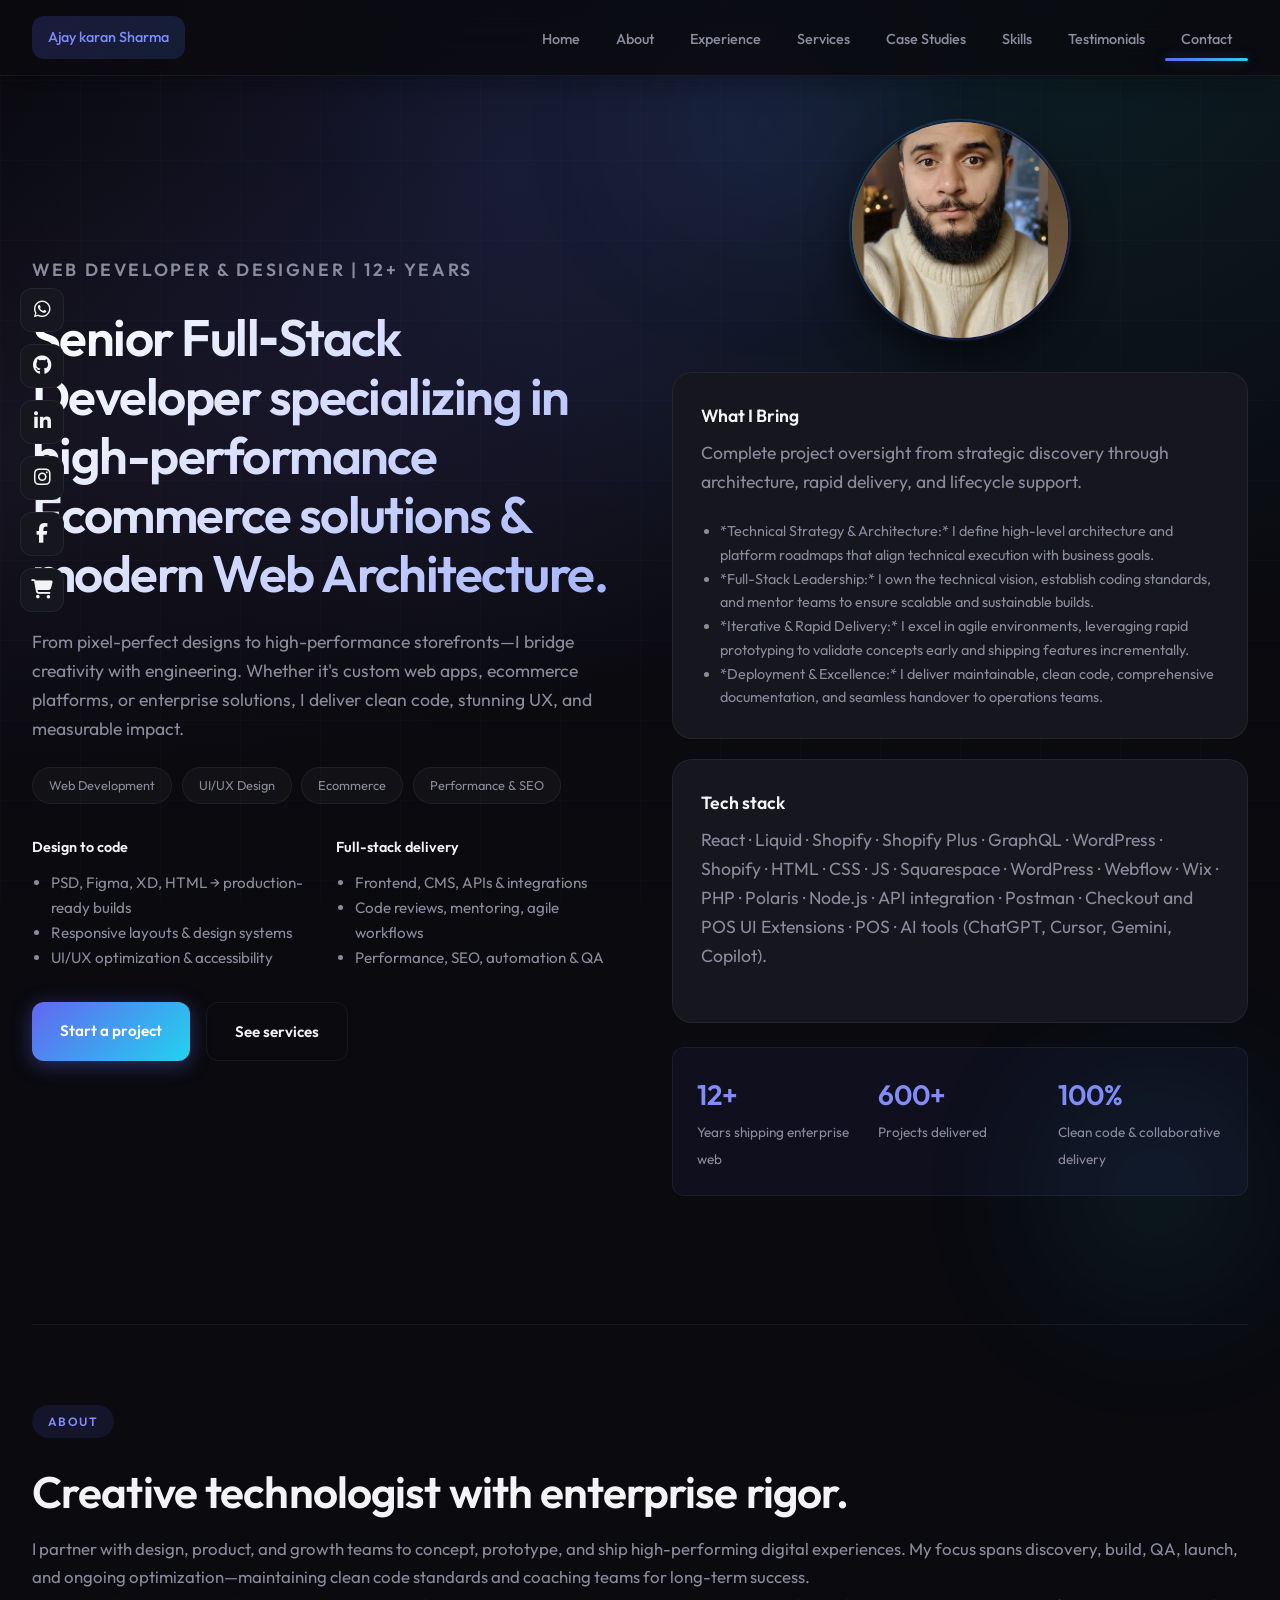
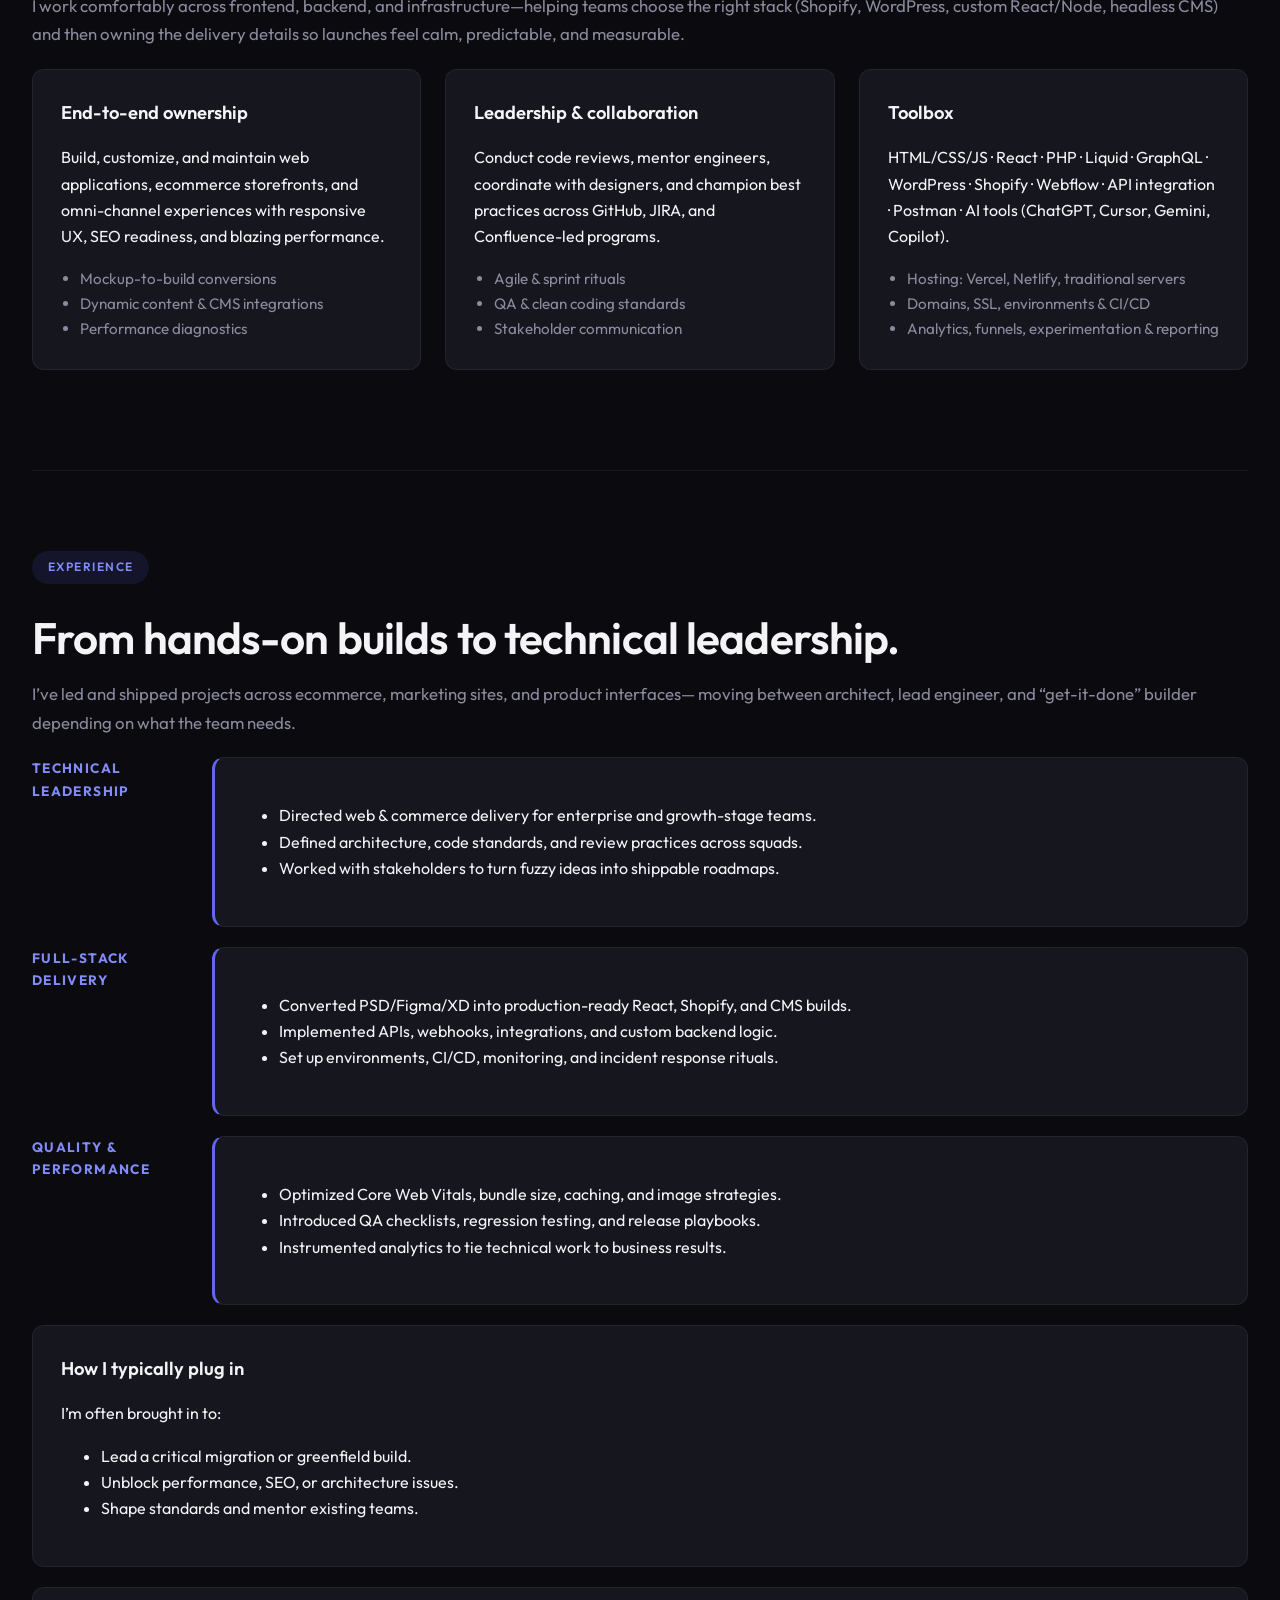
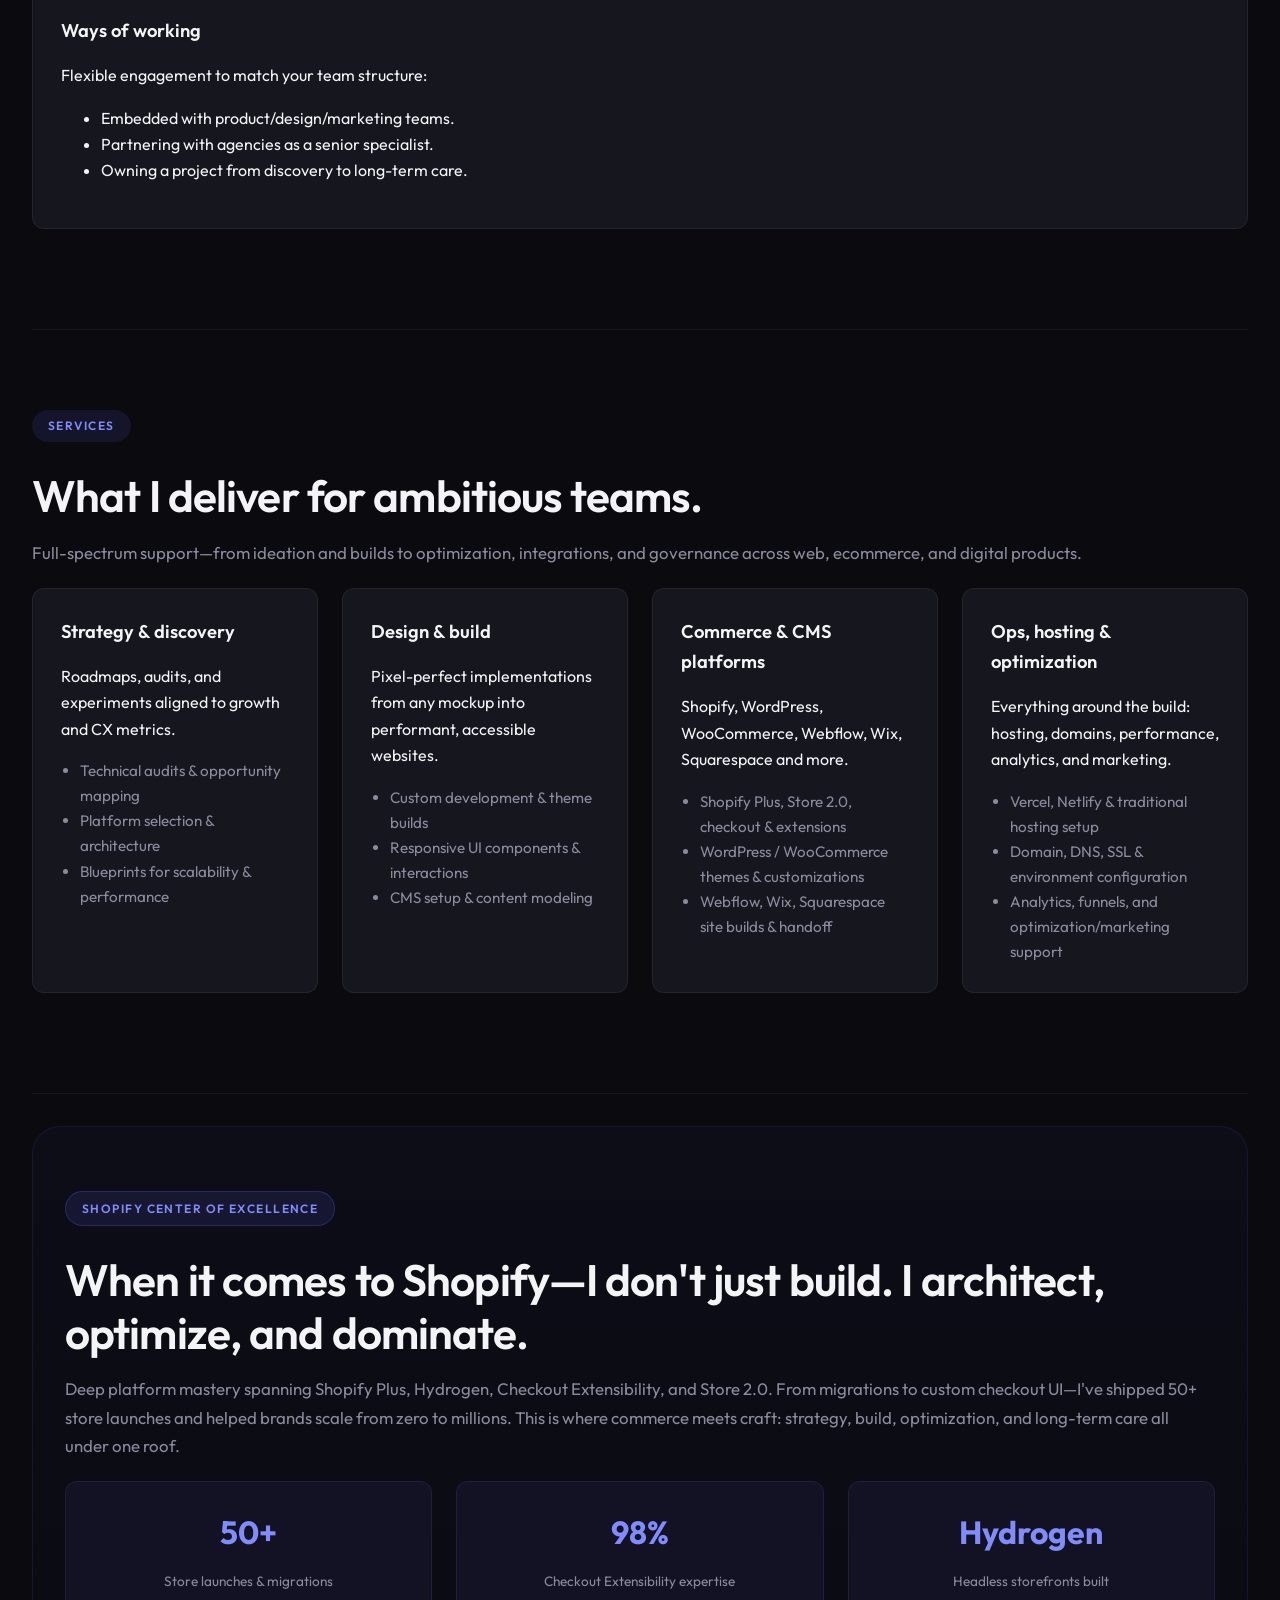
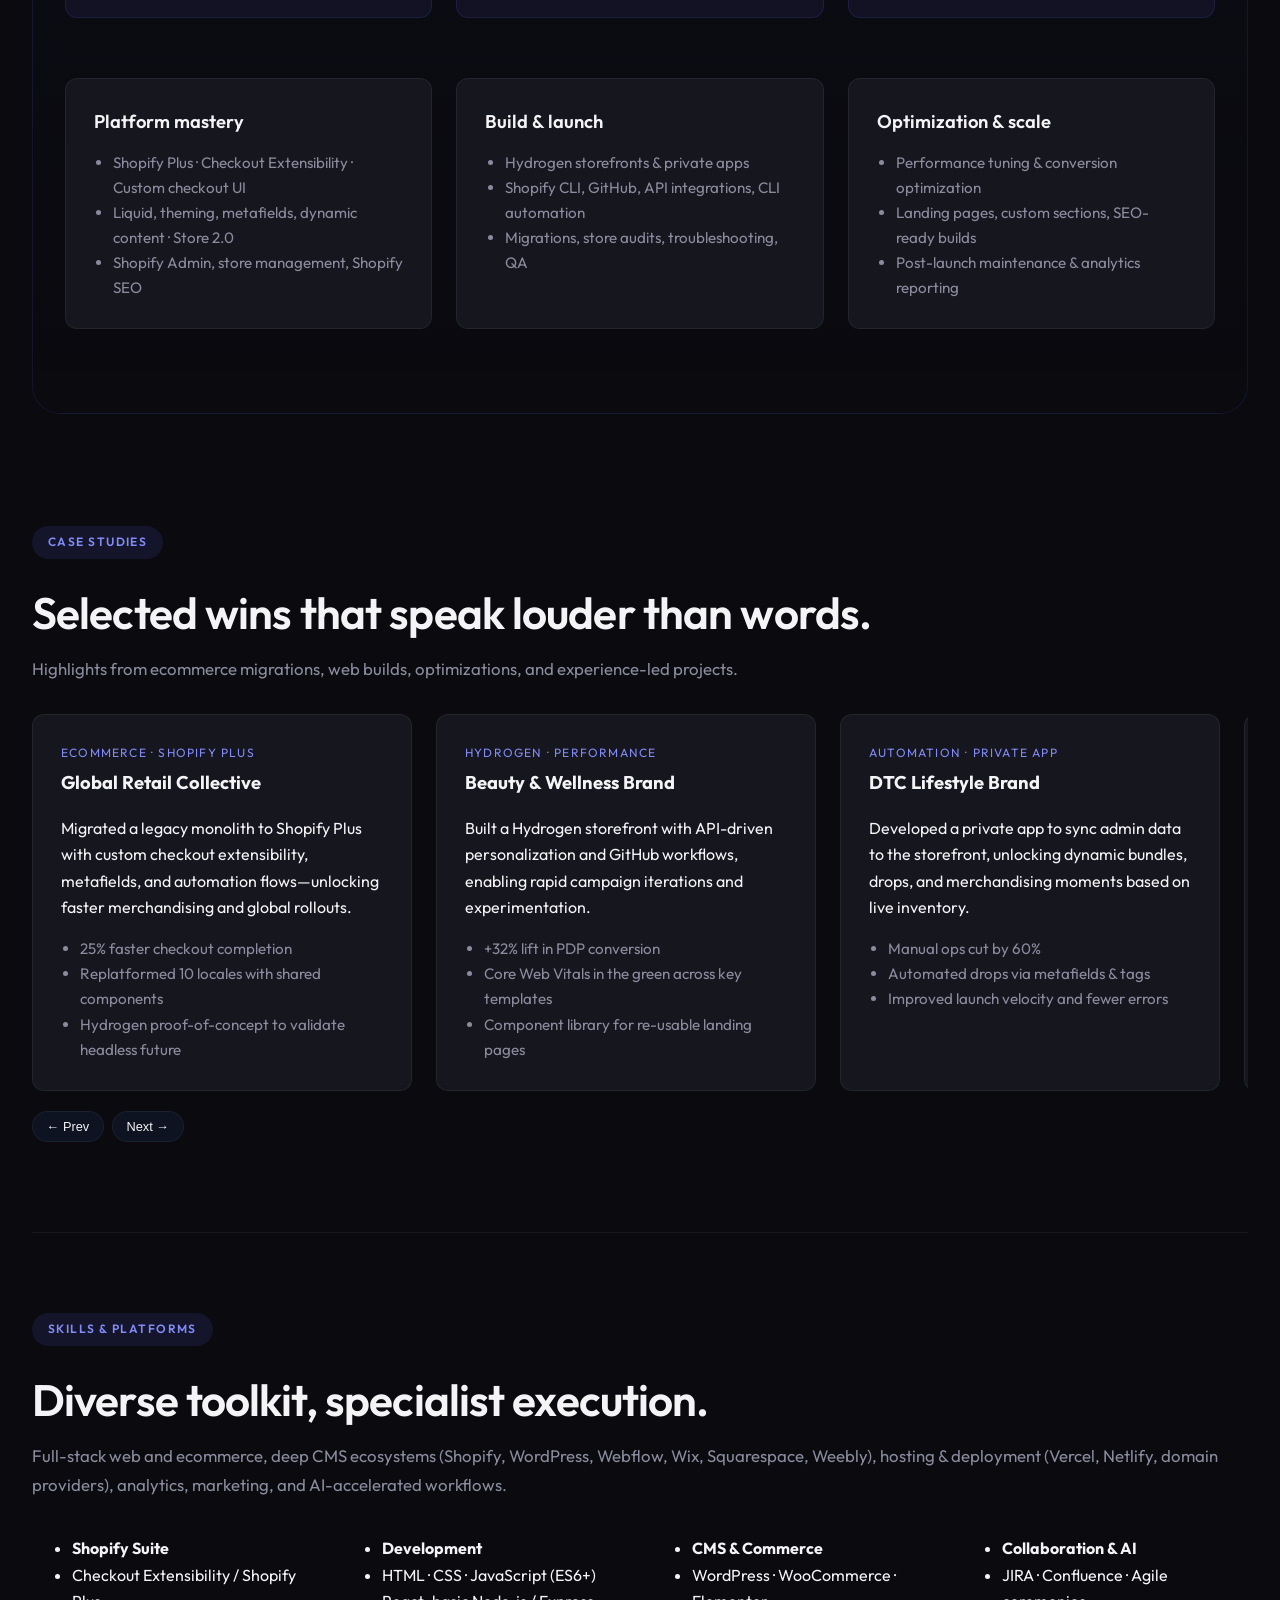
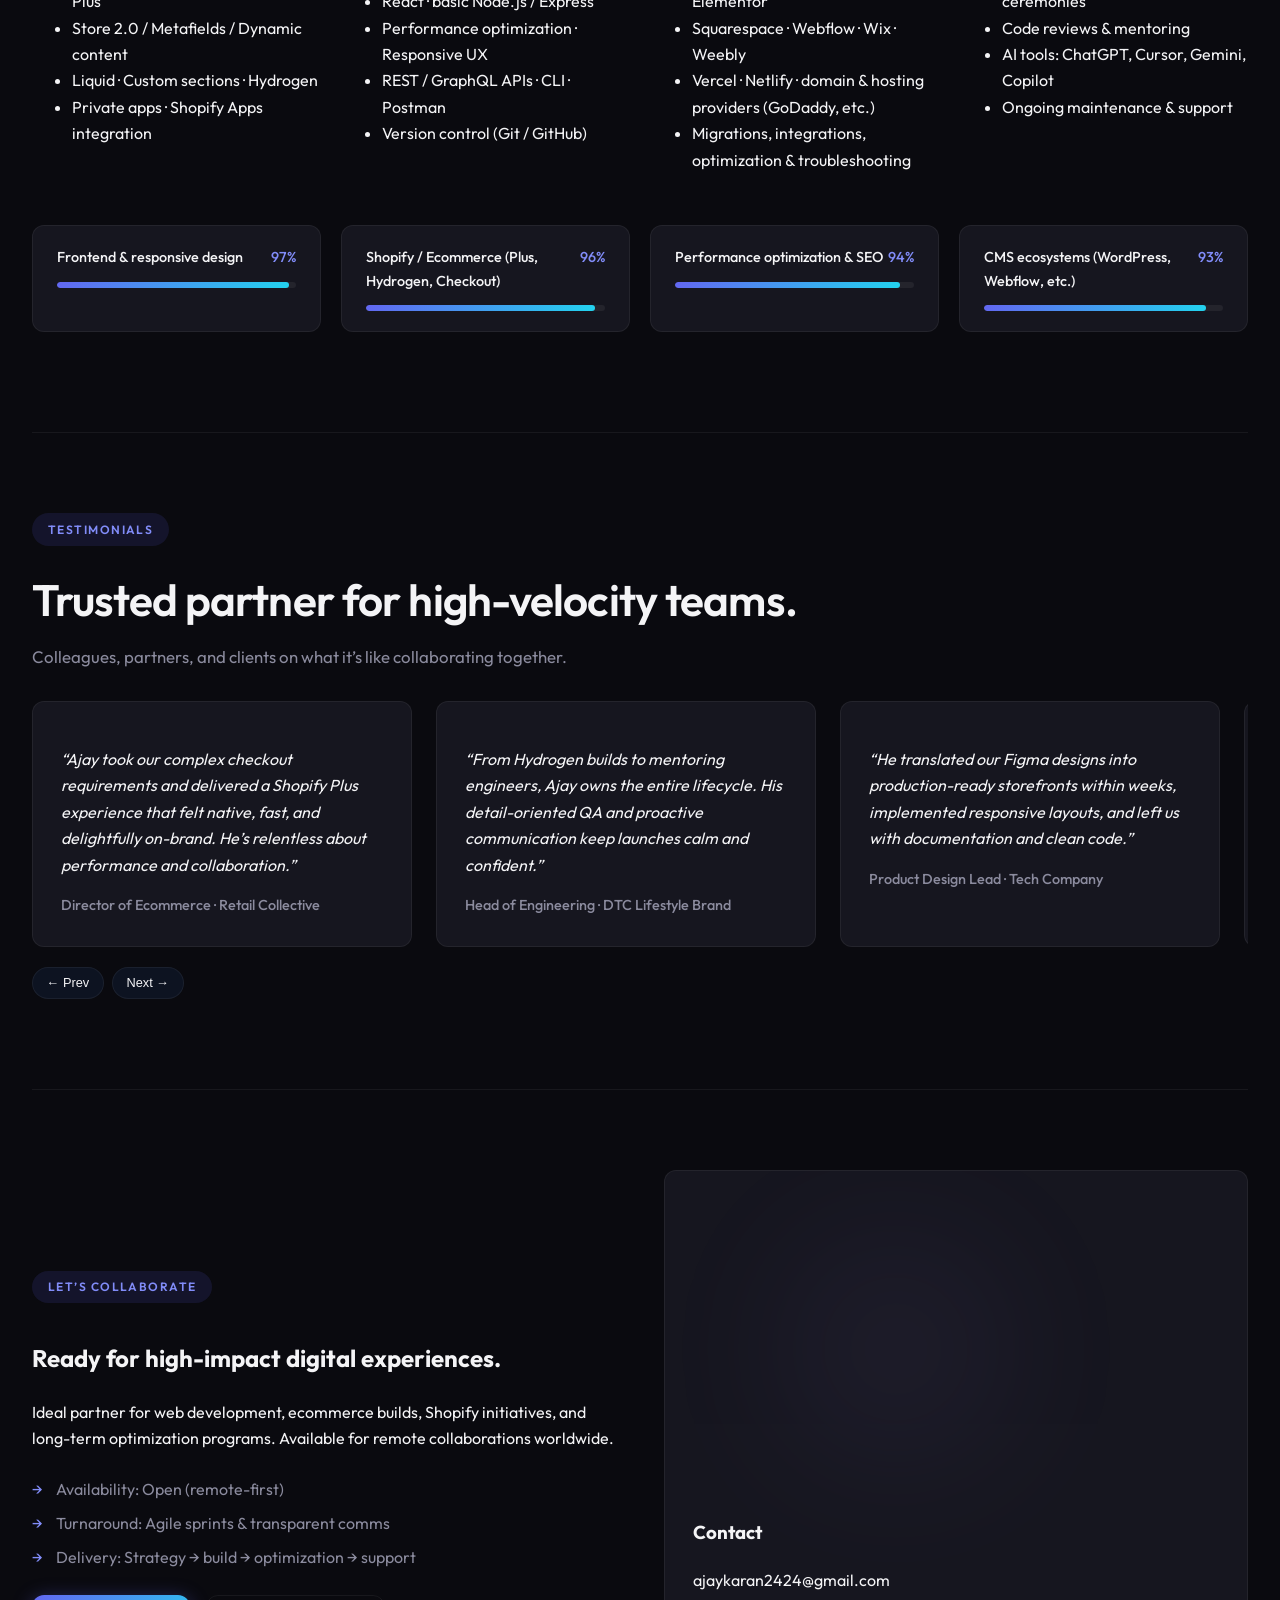
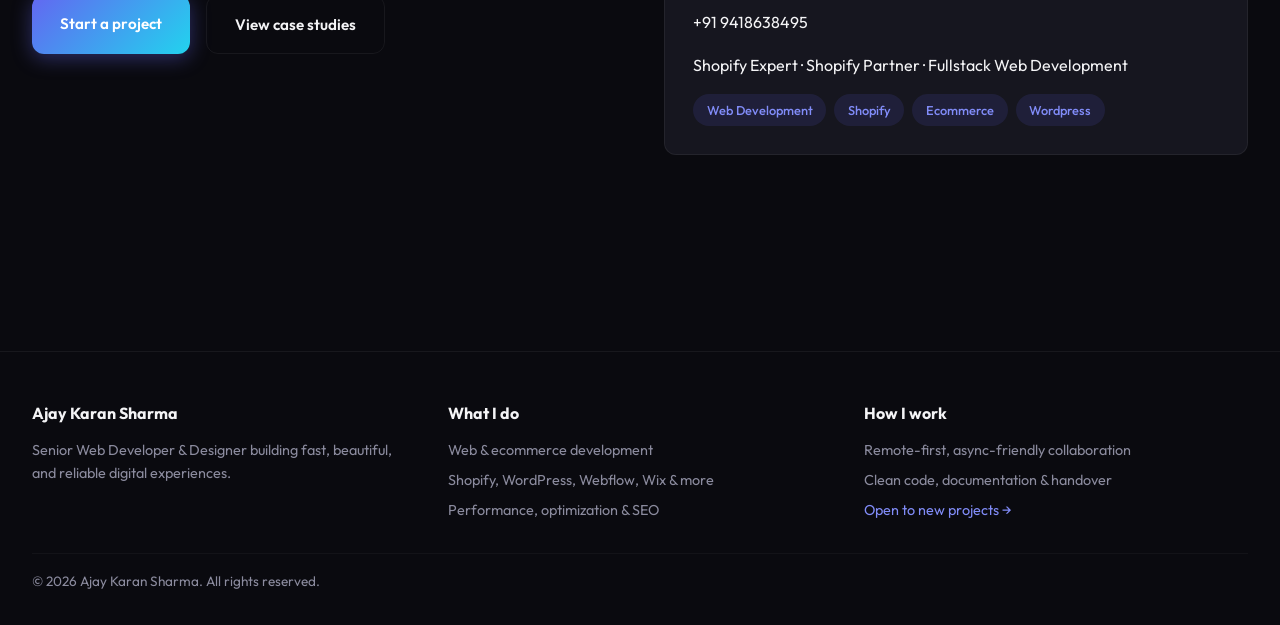
==== index.html @ 5a03a428 "Set up Vercel Web Analytics for your project # Vercel Web Analytics Implementation  ## Summary Succe" ====
<!DOCTYPE html>
<html lang="en">
  <head>
    <meta charset="UTF-8" />
    <meta name="viewport" content="width=device-width, initial-scale=1.0" />
    <title>Ajay Karan Sharma | Senior Web/Shopify Developer & Full-Stack Architect</title>
      <meta name="description" content="Senior Web Developer with 12+ years of experience specializing in Shopify Plus, Hydrogen, and high-performance ecommerce solutions. Delivering clean code and stunning UX.">
<meta name="keywords" content="Shopify Developer, Senior Web Developer, Ecommerce Architect, Shopify Plus Expert, Ajay Karan Sharma">
    <link sizes="32x32" rel="icon" type="image/jpeg" href="profile.jpg">
    <link rel="preconnect" href="https://fonts.gstatic.com" crossorigin />
    <link
      href="https://fonts.googleapis.com/css2?family=Outfit:wght@400;500;600;700&display=swap"
      rel="stylesheet"
    />
    <link rel="stylesheet" href="style.css" />
    <link rel="stylesheet" href="https://cdnjs.cloudflare.com/ajax/libs/font-awesome/6.4.2/css/all.min.css" />
    <script>
      window.va = window.va || function () { (window.vaq = window.vaq || []).push(arguments); };
    </script>
    <script defer src="/_vercel/insights/script.js"></script>
  </head>
  <body>
    <div class="scroll-progress" aria-hidden="true"></div>
    <div class="bg-grid" aria-hidden="true"></div>
    <div class="nav-overlay" aria-hidden="true"></div>
    <header class="site-header">
      <nav class="primary-nav">
        <!-- <a href="#home" class="logo" style="text-decoration: none;">Ajay karan Sharma</a> -->
        <a href="#home" class="logos" >Ajay karan Sharma</a>
        <button class="nav-toggle" aria-label="Toggle navigation">
          <span></span>
          <span></span>
          <span></span>
        </button>
        <div class="nav-links-wrapper">
          <ul>
          <li><a href="#home" class="active">Home</a></li>
          <li><a href="#about">About</a></li>
          <li><a href="#experience">Experience</a></li>
          <li><a href="#services">Services</a></li>
          <li><a href="#cases">Case Studies</a></li>
          <li><a href="#skills">Skills</a></li>
          <li><a href="#testimonials">Testimonials</a></li>
          <li><a href="#contact">Contact</a></li>
          </ul>
          <span class="nav-indicator"></span>
        </div>
      </nav>
    </header>

    <main>
      <section id="home" class="panel hero">
        <div class="hero-content">
          <p class="eyebrow">Web Developer & Designer | 12+ Years</p>
          <h1>Senior Full‑Stack Developer specializing in high-performance Ecommerce solutions & modern Web Architecture.</h1>
          <p>
            From pixel-perfect designs to high-performance storefronts—I bridge creativity with engineering. Whether it's custom web apps, ecommerce platforms, or enterprise solutions,
            I deliver clean code, stunning UX, and measurable impact.
          </p>
          <div class="hero-badges">
            <span>Web Development</span>
            <span>UI/UX Design</span>
            <span>Ecommerce</span>
            <span>Performance & SEO</span>
          </div>
          <div class="hero-list">
            <div class="hero-list__column">
              <h4>Design to code</h4>
              <ul>
                <li>PSD, Figma, XD, HTML → production-ready builds</li>
                <li>Responsive layouts & design systems</li>
                <li>UI/UX optimization & accessibility</li>
              </ul>
            </div>
            <div class="hero-list__column">
              <h4>Full-stack delivery</h4>
              <ul>
                <li>Frontend, CMS, APIs & integrations</li>
                <li>Code reviews, mentoring, agile workflows</li>
                <li>Performance, SEO, automation & QA</li>
              </ul>
            </div>
          </div>
          <div class="cta">
            <a class="btn btn-primary" href="#contact">Start a project</a>
            <a class="btn btn-outline" href="#services">See services</a>
          </div>
        </div>
        <div class="hero-showcase">
          <div class="profile-wrapper">
            <div class="profile-ring"></div>
            <img src="profile.jpg" alt="Portrait of Ajay Karan Sharma" class="profile-photo" />
          </div>
          <div class="floating-light light-one"></div>
          <div class="floating-light light-two"></div>
          <article class="floating-card primary">
            <h3>What I Bring</h3>
            <p>Complete project oversight from strategic discovery through architecture, rapid delivery, and lifecycle support.</p>
            <ul>
                <li>*Technical Strategy & Architecture:* I define high-level architecture and platform roadmaps that align technical execution with business goals.</li>
                <li>*Full-Stack Leadership:* I own the technical vision, establish coding standards, and mentor teams to ensure scalable and sustainable builds.</li>
                <li>*Iterative & Rapid Delivery:* I excel in agile environments, leveraging rapid prototyping to validate concepts early and shipping features incrementally.</li>
                <li>*Deployment & Excellence:* I deliver maintainable, clean code, comprehensive documentation, and seamless handover to operations teams.</li>
            </ul>
          </article>
          <article class="floating-card secondary">
            <h3>Tech stack</h3>
            <p>React · Liquid · Shopify · Shopify Plus · GraphQL · WordPress · Shopify · HTML · CSS · JS · Squarespace · WordPress · Webflow · Wix · PHP · Polaris · Node.js · API integration · Postman · Checkout and POS UI Extensions · POS · AI tools (ChatGPT, Cursor, Gemini, Copilot).</p>
          </article>
          <div class="stats-ribbon">
            <div>
              <strong>12+</strong>
              <span>Years shipping enterprise web</span>
            </div>
            <div>
              <strong>600+</strong>
              <span>Projects delivered</span>
            </div>
            <div>
              <strong>100%</strong>
              <span>Clean code & collaborative delivery</span>
            </div>
          </div>
        </div>
      </section>

      <section id="about" class="panel">
        <div class="section-heading reveal">
          <span class="section-pill">About</span>
          <h2>Creative technologist with enterprise rigor.</h2>
          <p>
            I partner with design, product, and growth teams to concept, prototype, and ship
            high-performing digital experiences. My focus spans discovery, build, QA, launch, and
            ongoing optimization—maintaining clean code standards and coaching teams for long-term success.
          </p>
          <p>
            I work comfortably across frontend, backend, and infrastructure—helping teams choose the
            right stack (Shopify, WordPress, custom React/Node, headless CMS) and then owning the
            delivery details so launches feel calm, predictable, and measurable.
          </p>
        </div>
        <div class="three-up">
          <article class="info-card reveal">
            <h3>End-to-end ownership</h3>
            <p>
              Build, customize, and maintain web applications, ecommerce storefronts, and
              omni-channel experiences with responsive UX, SEO readiness, and blazing performance.
            </p>
            <ul>
              <li>Mockup-to-build conversions</li>
              <li>Dynamic content & CMS integrations</li>
              <li>Performance diagnostics</li>
            </ul>
          </article>
          <article class="info-card reveal">
            <h3>Leadership & collaboration</h3>
            <p>
              Conduct code reviews, mentor engineers, coordinate with designers, and champion best
              practices across GitHub, JIRA, and Confluence-led programs.
            </p>
            <ul>
              <li>Agile & sprint rituals</li>
              <li>QA & clean coding standards</li>
              <li>Stakeholder communication</li>
            </ul>
          </article>
          <article class="info-card reveal">
            <h3>Toolbox</h3>
            <p>
              HTML/CSS/JS · React · PHP · Liquid · GraphQL · WordPress · Shopify · Webflow ·
              API integration · Postman · AI tools (ChatGPT, Cursor, Gemini, Copilot).
            </p>
            <ul>
              <li>Hosting: Vercel, Netlify, traditional servers</li>
              <li>Domains, SSL, environments & CI/CD</li>
              <li>Analytics, funnels, experimentation & reporting</li>
            </ul>
          </article>
        </div>
      </section>

      <section id="experience" class="panel">
        <div class="section-heading reveal">
          <span class="section-pill">Experience</span>
          <h2>From hands-on builds to technical leadership.</h2>
          <p>
            I’ve led and shipped projects across ecommerce, marketing sites, and product interfaces—
            moving between architect, lead engineer, and “get-it-done” builder depending on what the
            team needs.
          </p>
        </div>
        <div class="experience-layout">
          <div class="timeline">
            <article class="timeline-row reveal">
              <div class="timeline-label">Technical leadership</div>
              <div class="timeline-card">
                <ul>
                  <li>Directed web & commerce delivery for enterprise and growth-stage teams.</li>
                  <li>Defined architecture, code standards, and review practices across squads.</li>
                  <li>Worked with stakeholders to turn fuzzy ideas into shippable roadmaps.</li>
                </ul>
              </div>
            </article>
            <article class="timeline-row reveal">
              <div class="timeline-label">Full-stack delivery</div>
              <div class="timeline-card">
                <ul>
                  <li>Converted PSD/Figma/XD into production-ready React, Shopify, and CMS builds.</li>
                  <li>Implemented APIs, webhooks, integrations, and custom backend logic.</li>
                  <li>Set up environments, CI/CD, monitoring, and incident response rituals.</li>
                </ul>
              </div>
            </article>
            <article class="timeline-row reveal">
              <div class="timeline-label">Quality & performance</div>
              <div class="timeline-card">
                <ul>
                  <li>Optimized Core Web Vitals, bundle size, caching, and image strategies.</li>
                  <li>Introduced QA checklists, regression testing, and release playbooks.</li>
                  <li>Instrumented analytics to tie technical work to business results.</li>
                </ul>
              </div>
            </article>
          </div>
          <div class="experience-aside">
            <article class="impact-card reveal">
              <h3>How I typically plug in</h3>
              <p>I’m often brought in to:</p>
              <ul>
                <li>Lead a critical migration or greenfield build.</li>
                <li>Unblock performance, SEO, or architecture issues.</li>
                <li>Shape standards and mentor existing teams.</li>
              </ul>
            </article>
            <article class="impact-card reveal">
              <h3>Ways of working</h3>
              <p>Flexible engagement to match your team structure:</p>
              <ul>
                <li>Embedded with product/design/marketing teams.</li>
                <li>Partnering with agencies as a senior specialist.</li>
                <li>Owning a project from discovery to long-term care.</li>
              </ul>
            </article>
          </div>
        </div>
      </section>

      <section id="services" class="panel">
        <div class="section-heading reveal">
          <span class="section-pill">Services</span>
          <h2>What I deliver for ambitious teams.</h2>
          <p>
            Full-spectrum support—from ideation and builds to optimization, integrations, and
            governance across web, ecommerce, and digital products.
          </p>
        </div>
        <div class="services-grid">
          <article class="service-card reveal">
            <h3>Strategy & discovery</h3>
            <p>Roadmaps, audits, and experiments aligned to growth and CX metrics.</p>
            <ul>
              <li>Technical audits & opportunity mapping</li>
              <li>Platform selection & architecture</li>
              <li>Blueprints for scalability & performance</li>
            </ul>
          </article>
          <article class="service-card reveal">
            <h3>Design & build</h3>
            <p>Pixel-perfect implementations from any mockup into performant, accessible websites.</p>
            <ul>
              <li>Custom development & theme builds</li>
              <li>Responsive UI components & interactions</li>
              <li>CMS setup & content modeling</li>
            </ul>
          </article>
          <article class="service-card reveal">
            <h3>Commerce & CMS platforms</h3>
            <p>Shopify, WordPress, WooCommerce, Webflow, Wix, Squarespace and more.</p>
            <ul>
              <li>Shopify Plus, Store 2.0, checkout & extensions</li>
              <li>WordPress / WooCommerce themes & customizations</li>
              <li>Webflow, Wix, Squarespace site builds & handoff</li>
            </ul>
          </article>
          <article class="service-card reveal">
            <h3>Ops, hosting & optimization</h3>
            <p>Everything around the build: hosting, domains, performance, analytics, and marketing.</p>
            <ul>
              <li>Vercel, Netlify & traditional hosting setup</li>
              <li>Domain, DNS, SSL & environment configuration</li>
              <li>Analytics, funnels, and optimization/marketing support</li>
            </ul>
          </article>
        </div>
      </section>

      <section id="shopify" class="panel shopify-section">
        <div class="section-heading reveal">
          <span class="section-pill shopify-pill">Shopify Center of Excellence</span>
          <h2>When it comes to Shopify—I don't just build. I architect, optimize, and dominate.</h2>
          <p>
            Deep platform mastery spanning Shopify Plus, Hydrogen, Checkout Extensibility, and Store 2.0.
            From migrations to custom checkout UI—I've shipped 50+ store launches and helped brands
            scale from zero to millions. This is where commerce meets craft: strategy, build,
            optimization, and long-term care all under one roof.
          </p>
        </div>
        <div class="shopify-highlights">
          <div class="shopify-stat reveal">
            <strong>50+</strong>
            <span>Store launches & migrations</span>
          </div>
          <div class="shopify-stat reveal">
            <strong>98%</strong>
            <span>Checkout Extensibility expertise</span>
          </div>
          <div class="shopify-stat reveal">
            <strong>Hydrogen</strong>
            <span>Headless storefronts built</span>
          </div>
        </div>
        <div class="grid shopify-grid">
          <article class="info-card shopify-card reveal">
            <h3>Platform mastery</h3>
            <ul>
              <li>Shopify Plus · Checkout Extensibility · Custom checkout UI</li>
              <li>Liquid, theming, metafields, dynamic content · Store 2.0</li>
              <li>Shopify Admin, store management, Shopify SEO</li>
            </ul>
          </article>
          <article class="info-card shopify-card reveal">
            <h3>Build & launch</h3>
            <ul>
              <li>Hydrogen storefronts & private apps</li>
              <li>Shopify CLI, GitHub, API integrations, CLI automation</li>
              <li>Migrations, store audits, troubleshooting, QA</li>
            </ul>
          </article>
          <article class="info-card shopify-card reveal">
            <h3>Optimization & scale</h3>
            <ul>
              <li>Performance tuning & conversion optimization</li>
              <li>Landing pages, custom sections, SEO-ready builds</li>
              <li>Post-launch maintenance & analytics reporting</li>
            </ul>
          </article>
        </div>
      </section>

      <section id="cases" class="panel">
        <div class="section-heading reveal">
          <span class="section-pill">Case Studies</span>
          <h2>Selected wins that speak louder than words.</h2>
          <p>Highlights from ecommerce migrations, web builds, optimizations, and experience-led projects.</p>
        </div>
        <div class="slider case-slider">
          <div class="slider-track">
            <article class="case-card slider-slide active">
              <div class="case-meta">
                <span>Ecommerce · Shopify Plus</span>
                <strong>Global Retail Collective</strong>
              </div>
              <p>
                Migrated a legacy monolith to Shopify Plus with custom checkout extensibility,
                metafields, and automation flows—unlocking faster merchandising and global rollouts.
              </p>
              <ul>
                <li>25% faster checkout completion</li>
                <li>Replatformed 10 locales with shared components</li>
                <li>Hydrogen proof-of-concept to validate headless future</li>
              </ul>
            </article>
            <article class="case-card slider-slide">
              <div class="case-meta">
                <span>Hydrogen · Performance</span>
                <strong>Beauty & Wellness Brand</strong>
              </div>
              <p>
                Built a Hydrogen storefront with API-driven personalization and GitHub workflows,
                enabling rapid campaign iterations and experimentation.
              </p>
              <ul>
                <li>+32% lift in PDP conversion</li>
                <li>Core Web Vitals in the green across key templates</li>
                <li>Component library for re-usable landing pages</li>
              </ul>
            </article>
            <article class="case-card slider-slide">
              <div class="case-meta">
                <span>Automation · Private app</span>
                <strong>DTC Lifestyle Brand</strong>
              </div>
              <p>
                Developed a private app to sync admin data to the storefront, unlocking dynamic
                bundles, drops, and merchandising moments based on live inventory.
              </p>
              <ul>
                <li>Manual ops cut by 60%</li>
                <li>Automated drops via metafields & tags</li>
                <li>Improved launch velocity and fewer errors</li>
              </ul>
            </article>
            <article class="case-card slider-slide">
              <div class="case-meta">
                <span>Full-stack · Web app</span>
                <strong>B2B SaaS Dashboard</strong>
              </div>
              <p>
                Delivered a React/Node.js dashboard for a SaaS product, integrating multiple APIs,
                custom charts, and role-based access control.
              </p>
              <ul>
                <li>Single source of truth for operations team</li>
                <li>Reduced manual reporting time by 70%</li>
                <li>Clean component architecture for future features</li>
              </ul>
            </article>
          </div>
          <div class="slider-controls">
            <div class="slider-arrows">
              <button class="slider-btn slider-prev" type="button" aria-label="Previous case study">
                ← Prev
              </button>
              <button class="slider-btn slider-next" type="button" aria-label="Next case study">
                Next →
              </button>
            </div>
            <div class="slider-dots" aria-hidden="true"></div>
          </div>
        </div>
      </section>

      <section id="skills" class="panel">
        <div class="section-heading reveal">
          <span class="section-pill">Skills & Platforms</span>
          <h2>Diverse toolkit, specialist execution.</h2>
          <p>
            Full-stack web and ecommerce, deep CMS ecosystems (Shopify, WordPress, Webflow, Wix,
            Squarespace, Weebly), hosting & deployment (Vercel, Netlify, domain providers),
            analytics, marketing, and AI-accelerated workflows.
          </p>
        </div>
        <div class="skills-grid">
          <ul class="reveal">
            <li><strong>Shopify Suite</strong></li>
            <li>Checkout Extensibility / Shopify Plus</li>
            <li>Store 2.0 / Metafields / Dynamic content</li>
            <li>Liquid · Custom sections · Hydrogen</li>
            <li>Private apps · Shopify Apps integration</li>
          </ul>
          <ul class="reveal">
            <li><strong>Development</strong></li>
            <li>HTML · CSS · JavaScript (ES6+)</li>
            <li>React · basic Node.js / Express</li>
            <li>Performance optimization · Responsive UX</li>
            <li>REST / GraphQL APIs · CLI · Postman</li>
            <li>Version control (Git / GitHub)</li>
          </ul>
          <ul class="reveal">
            <li><strong>CMS & Commerce</strong></li>
            <li>WordPress · WooCommerce · Elementor</li>
            <li>Squarespace · Webflow · Wix · Weebly</li>
            <li>Vercel · Netlify · domain & hosting providers (GoDaddy, etc.)</li>
            <li>Migrations, integrations, optimization & troubleshooting</li>
          </ul>
          <ul class="reveal">
            <li><strong>Collaboration & AI</strong></li>
            <li>JIRA · Confluence · Agile ceremonies</li>
            <li>Code reviews & mentoring</li>
            <li>AI tools: ChatGPT, Cursor, Gemini, Copilot</li>
            <li>Ongoing maintenance & support</li>
          </ul>
        </div>
        <div class="skill-meters">
          <div class="skill-meter reveal" data-progress="97">
            <div class="skill-meter__label">
              <span>Frontend & responsive design</span>
              <span>97%</span>
            </div>
            <div class="skill-meter__track"><span class="skill-meter__fill"></span></div>
          </div>
          <div class="skill-meter reveal" data-progress="96">
            <div class="skill-meter__label">
              <span>Shopify / Ecommerce (Plus, Hydrogen, Checkout)</span>
              <span>96%</span>
            </div>
            <div class="skill-meter__track"><span class="skill-meter__fill"></span></div>
          </div>
          <div class="skill-meter reveal" data-progress="94">
            <div class="skill-meter__label">
              <span>Performance optimization & SEO</span>
              <span>94%</span>
            </div>
            <div class="skill-meter__track"><span class="skill-meter__fill"></span></div>
          </div>
          <div class="skill-meter reveal" data-progress="93">
            <div class="skill-meter__label">
              <span>CMS ecosystems (WordPress, Webflow, etc.)</span>
              <span>93%</span>
            </div>
            <div class="skill-meter__track"><span class="skill-meter__fill"></span></div>
          </div>
        </div>
      </section>

      <section id="testimonials" class="panel">
        <div class="section-heading reveal">
          <span class="section-pill">Testimonials</span>
          <h2>Trusted partner for high-velocity teams.</h2>
          <p>Colleagues, partners, and clients on what it’s like collaborating together.</p>
        </div>
        <div class="slider testimonial-slider">
          <div class="slider-track">
            <article class="testimonial-card slider-slide active">
              <p>
                “Ajay took our complex checkout requirements and delivered a Shopify Plus experience
                that felt native, fast, and delightfully on-brand. He’s relentless about performance
                and collaboration.”
              </p>
              <div class="author">Director of Ecommerce · Retail Collective</div>
            </article>
            <article class="testimonial-card slider-slide">
              <p>
                “From Hydrogen builds to mentoring engineers, Ajay owns the entire lifecycle. His
                detail-oriented QA and proactive communication keep launches calm and confident.”
              </p>
              <div class="author">Head of Engineering · DTC Lifestyle Brand</div>
            </article>
            <article class="testimonial-card slider-slide">
              <p>
                “He translated our Figma designs into production-ready storefronts within weeks,
                implemented responsive layouts, and left us with documentation and clean code.”
              </p>
              <div class="author">Product Design Lead · Tech Company</div>
            </article>
            <article class="testimonial-card slider-slide">
              <p>
                “We brought Ajay in to ‘stabilize’ our web stack; he ended up redesigning our
                deployment pipeline, cutting incidents, and mentoring the team along the way.”
              </p>
              <div class="author">Engineering Manager · B2B SaaS</div>
            </article>
            <article class="testimonial-card slider-slide">
              <p>
                “He speaks both design and engineering. Our marketing team loved how quickly he could
                turn ideas into A/B tests and production-ready pages.”
              </p>
              <div class="author">Growth Lead · DTC Brand</div>
            </article>
            <article class="testimonial-card slider-slide">
              <p>
                “Calm under pressure, clear in communication, and extremely detail-oriented—Ajay is
                the person you want owning critical releases.”
              </p>
              <div class="author">Program Director · Digital Agency</div>
            </article>
          </div>
          <div class="slider-controls">
            <div class="slider-arrows">
              <button class="slider-btn slider-prev" type="button" aria-label="Previous testimonial">
                ← Prev
              </button>
              <button class="slider-btn slider-next" type="button" aria-label="Next testimonial">
                Next →
              </button>
            </div>
            <div class="slider-dots" aria-hidden="true"></div>
          </div>
        </div>
      </section>

      <section id="contact" class="panel">
        <div class="contact-layout">
          <div class="reveal">
            <span class="section-pill">Let’s collaborate</span>
            <h2>Ready for high-impact digital experiences.</h2>
            <p>
              Ideal partner for web development, ecommerce builds, Shopify initiatives, and long-term
              optimization programs. Available for remote collaborations worldwide.
            </p>
            <ul class="contact-highlights">
              <li>Availability: Open (remote-first)</li>
              <li>Turnaround: Agile sprints & transparent comms</li>
              <li>Delivery: Strategy → build → optimization → support</li>
            </ul>
            <div class="cta">
              <a class="btn btn-primary" href="mailto:ajaykaran2424@gmail.com">Start a project</a>
              <a class="btn btn-outline" href="#cases">View case studies</a>
            </div>
          </div>
          <article class="contact-card reveal">
            <div class="floating-light light-three" aria-hidden="true"></div>
            <h3>Contact</h3>
            <p>ajaykaran2424@gmail.com</p>
            <p>+91 9418638495</p>
            <p> Shopify Expert · Shopify Partner · Fullstack Web Development </p>
            <div class="pill-row">
              <span>Web Development</span>
              <span>Shopify</span>
              <span>Ecommerce</span>    <span>Wordpress</span>
            </div>
          </article>
        </div>
      </section>
    </main>

    <footer class="site-footer">
      <div class="footer-inner">
        <div class="footer-col">
          <h4>Ajay Karan Sharma</h4>
          <p>Senior Web Developer & Designer building fast, beautiful, and reliable digital experiences.</p>
        </div>
        <div class="footer-col">
          <h4>What I do</h4>
          <ul>
            <li>Web & ecommerce development</li>
            <li>Shopify, WordPress, Webflow, Wix & more</li>
            <li>Performance, optimization & SEO</li>
          </ul>
        </div>
        <div class="footer-col">
          <h4>How I work</h4>
          <ul>
            <li>Remote-first, async-friendly collaboration</li>
            <li>Clean code, documentation & handover</li>
            <li><a href="#contact">Open to new projects →</a></li>
          </ul>
        </div>
      </div>
      <div class="footer-bottom">
        <span>© <span id="year"></span> Ajay Karan Sharma. All rights reserved.</span>
      </div>
    </footer>

    <script>
      const sections = document.querySelectorAll("section.panel");
      const navLinks = document.querySelectorAll(".primary-nav a");
      const indicator = document.querySelector(".nav-indicator");

      const moveIndicator = link => {
        if (!link || !indicator) return;
        const linkRect = link.getBoundingClientRect();
        const wrapper = link.closest(".nav-links-wrapper");
        if (!wrapper || window.innerWidth <= 768) return;
        const wrapperRect = wrapper.getBoundingClientRect();
        indicator.style.width = `${linkRect.width}px`;
        indicator.style.transform = `translateX(${linkRect.left - wrapperRect.left}px)`;
        indicator.classList.add("visible");
      };

      const observer = new IntersectionObserver(
        entries => {
          entries.forEach(entry => {
            if (entry.isIntersecting) {
              sections.forEach(section => section.classList.remove("section-active"));
              entry.target.classList.add("section-active");

              navLinks.forEach(link => link.classList.remove("active"));
              const activeLink = document.querySelector(
                `.primary-nav a[href="#${entry.target.id}"]`
              );
              if (activeLink) {
                activeLink.classList.add("active");
                moveIndicator(activeLink);
              }
            }
          });
        },
        { threshold: 0.45 }
      );

      sections.forEach(section => observer.observe(section));

      navLinks.forEach(link => {
        link.addEventListener("mouseenter", () => moveIndicator(link));
        link.addEventListener("mouseleave", () => {
          const active = document.querySelector(".primary-nav a.active");
          moveIndicator(active);
        });
      });

      window.addEventListener("resize", () => {
        const active = document.querySelector(".primary-nav a.active");
        moveIndicator(active);
      });

      const revealItems = document.querySelectorAll(".reveal");
      const revealObserver = new IntersectionObserver(
        entries => {
          entries.forEach(entry => {
            if (entry.isIntersecting) {
              entry.target.classList.add("revealed");
              const meter = entry.target.querySelector(".skill-meter__fill");
              if (meter && entry.target.dataset.progress) {
                requestAnimationFrame(() => {
                  meter.style.width = `${entry.target.dataset.progress}%`;
                });
              }
              revealObserver.unobserve(entry.target);
            }
          });
        },
        { threshold: 0.25 }
      );

      revealItems.forEach(item => revealObserver.observe(item));

      const progressBar = document.querySelector(".scroll-progress");
      const updateProgress = () => {
        const scrollable = document.documentElement.scrollHeight - window.innerHeight;
        const progress = scrollable ? (window.scrollY / scrollable) * 100 : 0;
        progressBar.style.width = `${progress}%`;
      };
      window.addEventListener("scroll", updateProgress);
      updateProgress();

      const lights = document.querySelectorAll(".floating-light");
      window.addEventListener("pointermove", event => {
        const x = (event.clientX / window.innerWidth - 0.5) * 20;
        const y = (event.clientY / window.innerHeight - 0.5) * 20;
        lights.forEach((light, index) => {
          const depth = (index + 1) * 10;
          light.style.transform = `translate(${x / depth}rem, ${y / depth}rem)`;
        });
      });

      document.getElementById("year").textContent = new Date().getFullYear();
      moveIndicator(document.querySelector(".primary-nav a.active"));

      const navToggle = document.querySelector(".nav-toggle");
      const navWrapper = document.querySelector(".nav-links-wrapper");
      const navItems = document.querySelectorAll(".primary-nav a");

      if (navToggle && navWrapper) {
        navToggle.addEventListener("click", () => {
          document.body.classList.toggle("nav-open");
          document.documentElement.classList.toggle("nav-open");
        });

        const navOverlay = document.querySelector(".nav-overlay");
        if (navOverlay) {
          navOverlay.addEventListener("click", () => {
            document.body.classList.remove("nav-open");
            document.documentElement.classList.remove("nav-open");
          });
        }

        navItems.forEach(link => {
          link.addEventListener("click", () => {
            document.body.classList.remove("nav-open");
            document.documentElement.classList.remove("nav-open");
          });
        });

        window.addEventListener("resize", () => {
          if (window.innerWidth > 900) {
            document.body.classList.remove("nav-open");
            document.documentElement.classList.remove("nav-open");
          }
        });
      }
      const initSlider = selector => {
  const slider = document.querySelector(selector);
  if (!slider) return;
  
  const track = slider.querySelector(".slider-track");
  const slides = Array.from(slider.querySelectorAll(".slider-slide"));
  const nextBtn = slider.querySelector(".slider-next");
  const prevBtn = slider.querySelector(".slider-prev");
  
  let index = 0;
  // Calculate width of one card + the gap (24px from CSS)
  const step = slides[0].offsetWidth + 24; 

  const move = () => {
    track.style.transform = `translateX(-${index * step}px)`;
  };

  const slideNext = () => {
    index++;
    if (index >= slides.length) index = 0; // Loop back to 
    move();
  };

  const slidePrev = () => {
    index--;
    if (index < 0) index = slides.length - 1; // Loop to end
    move();
  };

  if (nextBtn) nextBtn.addEventListener("click", slideNext);
  if (prevBtn) prevBtn.addEventListener("click", slidePrev);

  // --- 15 SECOND AUTOMATIC ROTATION ---
  setInterval(slideNext, 15000); 
};

initSlider(".case-slider");
initSlider(".testimonial-slider");
 
    </script>    
    
    <button id="backToTop" class="back-to-top" aria-label="Back to top">↑</button>

    <div class="fixed-socials animate-in">
      <a href="https://wa.me/919418638495" target="_blank" class="social-wa" aria-label="WhatsApp">
        <i class="fa-brands fa-whatsapp"></i>
      </a>
      <a href="https://github.com/ajaykaransharma" target="_blank" aria-label="GitHub">
        <i class="fa-brands fa-github"></i>
      </a>
      <a href="https://linkedin.com/in/ajaykaransharma" target="_blank" aria-label="LinkedIn">
        <i class="fa-brands fa-linkedin-in"></i>
      </a>
      <a href="https://instagram.com/ajaykaransharma" target="_blank" aria-label="Instagram">
        <i class="fa-brands fa-instagram"></i>
      </a>
      <a href="https://facebook.com/ajaykaransharma1" target="_blank" aria-label="Facebook">
        <i class="fa-brands fa-facebook-f"></i>
      </a>
      <a href="https://glowkart.in" target="_blank" aria-label="Glowkart">
        <i class="fa-solid fa-cart-shopping"></i>
      </a>
    </div>
    <script>
      const backToTopBtn = document.getElementById("backToTop");

window.addEventListener("scroll", () => {
  // Show button after scrolling down 400px
  if (window.scrollY > 400) {
    backToTopBtn.classList.add("show");
  } else {
    backToTopBtn.classList.remove("show");
  }
});

backToTopBtn.addEventListener("click", () => {
  window.scrollTo({
    top: 0,
    behavior: "smooth"
  });
});
    </script>

    <script>
      window.si = window.si || function () { (window.siq = window.siq || []).push(arguments); };
    </script>
    <script defer src="/_vercel/speed-insights/script.js"></script>
  </body>
</html>
---- style.css ----
/* ========================================
   PORTFOLIO — Professional Revamp
   ======================================== */
/* --- FIXED GRID SLIDER STYLES --- */
/* --- PROFESSIONAL GRID SLIDER --- */
.slider {
  overflow: hidden; /* Prevents cards from spilling out */
  width: 100%;
  position: relative;
  padding: 10px 0;
}

.slider-track {
  display: flex !important; /* Arranges cards in a single row */
  gap: 24px;
  transition: transform 0.6s cubic-bezier(0.4, 0, 0.2, 1);
  will-change: transform;
}

/* Force all cards to show so there is no empty space */
.slider-slide {
  display: block !important; 
  opacity: 1 !important;
  flex: 0 0 380px; /* Fixed professional width for cards */
  height: auto;
}

@media (max-width: 768px) {
  .slider-slide {
    flex: 0 0 88vw; /* Responsive width for mobile swiping */
  }
}

@media (max-width: 768px) {
  .slider-slide {
    flex: 0 0 85vw; /* Make cards wider on mobile */
  }
}

/* --- MOBILE MENU FIX --- */
@media (max-width: 768px) {
  .nav-links-wrapper {
    position: fixed;
    top: 0;
    right: 0;
    bottom: 0;
    width: 280px;
    background: var(--bg-elevated);
    transform: translateX(100%); /* Start hidden */
    transition: transform 0.4s ease;
    z-index: 1000;
    display: flex;
    flex-direction: column;
    padding: 80px 20px;
  }
  
  body.nav-open .nav-links-wrapper {
    transform: translateX(0); /* Slide in when body has .nav-open */
  }
}

:root {
  --bg: #0a0a0f;
  --bg-elevated: #12121a;
  --bg-card: #16161f;
  --surface: #1a1a24;
  --surface-alt: #1e1e2a;
  --text: #f4f4f6;
  --text-muted: #8b8b9e;
  --text-subtle: #6b6b7b;
  --accent: #6366f1;
  --accent-light: #818cf8;
  --accent-glow: rgba(99, 102, 241, 0.4);
  --accent-2: #22d3ee;
  --accent-3: #a78bfa;
  --gradient: linear-gradient(135deg, #6366f1 0%, #22d3ee 100%);
  --gradient-alt: linear-gradient(135deg, #a78bfa 0%, #6366f1 100%);
  --gradient-mesh: radial-gradient(at 40% 20%, rgba(99, 102, 241, 0.15) 0%, transparent 50%),
    radial-gradient(at 80% 0%, rgba(34, 211, 238, 0.1) 0%, transparent 50%),
    radial-gradient(at 0% 50%, rgba(167, 139, 250, 0.08) 0%, transparent 50%);
  --border: rgba(255, 255, 255, 0.06);
  --border-hover: rgba(255, 255, 255, 0.12);
  --radius-sm: 8px;
  --radius-md: 12px;
  --radius-lg: 20px;
  --radius-xl: 28px;
  --shadow-sm: 0 2px 8px rgba(0, 0, 0, 0.2);
  --shadow-md: 0 8px 32px rgba(0, 0, 0, 0.3);
  --shadow-lg: 0 24px 64px rgba(0, 0, 0, 0.4);
  --transition-fast: 0.2s cubic-bezier(0.4, 0, 0.2, 1);
  --transition-smooth: 0.4s cubic-bezier(0.4, 0, 0.2, 1);
  --transition-spring: 0.5s cubic-bezier(0.34, 1.56, 0.64, 1);
  --container-max: 1400px;
}

*,
*::before,
*::after {
  box-sizing: border-box;
}

html {
  scroll-behavior: smooth;
}

body {
  margin: 0;
  font-family: "Outfit", "DM Sans", system-ui, -apple-system, sans-serif;
  background: var(--bg);
  color: var(--text);
  line-height: 1.65;
  min-height: 100vh;
  overflow-x: hidden;
}

/* ---- Animated Background Mesh ---- */
.bg-grid {
  position: fixed;
  inset: 0;
  z-index: -2;
  background: var(--bg);
  background-image: var(--gradient-mesh);
}

.bg-grid::before {
  content: "";
  position: absolute;
  inset: 0;
  background-image: 
    linear-gradient(rgba(99, 102, 241, 0.03) 1px, transparent 1px),
    linear-gradient(90deg, rgba(99, 102, 241, 0.03) 1px, transparent 1px);
  background-size: 80px 80px;
  animation: grid-drift 60s linear infinite;
  pointer-events: none;
}

@keyframes grid-drift {
  0% { transform: translate(0, 0); }
  100% { transform: translate(80px, 80px); }
}

/* ---- Scroll Progress Bar ---- */
.scroll-progress {
  position: fixed;
  top: 0;
  left: 0;
  height: 3px;
  width: 0;
  background: var(--gradient);
  z-index: 100;
  transition: width 0.1s linear;
}

/* ---- Header & Navigation ---- */
.site-header {
  position: fixed;
  top: 0;
  left: 0;
  width: 100%;
  z-index: 60;
  backdrop-filter: blur(24px);
  -webkit-backdrop-filter: blur(24px);
  background: rgba(10, 10, 15, 0.85);
  border-bottom: 1px solid var(--border);
  box-shadow: 0 4px 30px rgba(0, 0, 0, 0.4);
}

.primary-nav {
  max-width: var(--container-max);
  margin: 0 auto;
  padding: 1rem 2rem;
  display: flex;
  align-items: center;
  justify-content: space-between;
  position: relative;
  gap: 1rem;
}

.primary-nav .logo {
  font-weight: 700;
  font-size: 1.1rem;
  letter-spacing: 0.08em;
  color: var(--text);
  background: linear-gradient(135deg, #fff 0%, var(--accent-light) 100%);
  -webkit-background-clip: text;
  -webkit-text-fill-color: transparent;
  background-clip: text;
  transition: opacity var(--transition-fast);
}

.primary-nav .logo:hover {
  opacity: 0.9;
}

.nav-links-wrapper {
  display: flex;
  align-items: center;
  gap: 0.5rem;
  position: relative;
}

.primary-nav ul {
  list-style: none;
  display: flex;
  gap: 0.25rem;
  margin: 0;
  padding: 0;
}

.primary-nav a {
  text-decoration: none;
  color: var(--text-muted);
  font-weight: 500;
  font-size: 0.9rem;
  padding: 0.6rem 1rem;
  border-radius: var(--radius-md);
  position: relative;
  transition: all var(--transition-smooth);
  overflow: hidden;
}

.primary-nav a::before {
  content: "";
  position: absolute;
  inset: 0;
  background: linear-gradient(135deg, rgba(99, 102, 241, 0.08), rgba(34, 211, 238, 0.05));
  opacity: 0;
  border-radius: inherit;
  transition: opacity var(--transition-fast);
}

.primary-nav a:hover {
  color: var(--text);
  transform: translateY(-1px);
}

.primary-nav a:hover::before {
  opacity: 1;
}

.primary-nav a.active {
  color: var(--accent-light);
  background: rgba(99, 102, 241, 0.12);
}

.primary-nav a.active::before {
  opacity: 1;
}

.nav-indicator {
  position: absolute;
  bottom: -0.65rem;
  left: 0;
  height: 3px;
  border-radius: 999px;
  background: var(--gradient);
  box-shadow: 0 0 12px var(--accent-glow);
  transition: transform var(--transition-smooth), width var(--transition-smooth), opacity var(--transition-fast);
  opacity: 0;
}

.nav-indicator.visible {
  opacity: 1;
}

/* ---- Main Container ---- */
main {
  max-width: var(--container-max);
  margin: 0 auto;
  padding: 5.5rem 2rem 6rem;
}

/* ---- Section Panel ---- */
.panel {
  position: relative;
  padding: 5rem 0;
  border-bottom: 1px solid var(--border);
}

.panel:last-of-type {
  border-bottom: none;
}

/* ---- Shopify Section (Dedicated Hub) ---- */
.shopify-section {
  background: linear-gradient(180deg, rgba(99, 102, 241, 0.04) 0%, transparent 100%);
  border: 1px solid rgba(99, 102, 241, 0.12);
  border-radius: var(--radius-xl);
  margin: 2rem 0;
  padding: 4rem 2rem;
}

.shopify-pill {
  background: linear-gradient(135deg, rgba(99, 102, 241, 0.2), rgba(34, 211, 238, 0.15));
  border: 1px solid rgba(99, 102, 241, 0.25);
}

.shopify-highlights {
  display: grid;
  grid-template-columns: repeat(auto-fit, minmax(160px, 1fr));
  gap: 1.5rem;
  margin-bottom: 2.5rem;
}

.shopify-stat {
  text-align: center;
  padding: 1.5rem;
  background: rgba(99, 102, 241, 0.08);
  border: 1px solid rgba(99, 102, 241, 0.15);
  border-radius: var(--radius-md);
  transition: all var(--transition-smooth);
}

.shopify-stat:hover {
  transform: translateY(-4px);
  border-color: rgba(99, 102, 241, 0.3);
  box-shadow: 0 12px 40px rgba(99, 102, 241, 0.15);
}

.shopify-stat strong {
  display: block;
  font-size: 2rem;
  color: var(--accent-light);
  margin-bottom: 0.5rem;
}

.shopify-stat span {
  font-size: 0.85rem;
  color: var(--text-muted);
}

.shopify-card {
  border-color: rgba(99, 102, 241, 0.15);
}

.shopify-card:hover {
  border-color: rgba(99, 102, 241, 0.3);
  box-shadow: 0 12px 40px rgba(99, 102, 241, 0.1);
}

@media (max-width: 768px) {
  .shopify-section {
    margin: 1rem 0;
    padding: 2.5rem 1rem;
  }

  .shopify-highlights {
    grid-template-columns: 1fr;
  }
}

.section-heading {
  max-width: 100%;
  margin-bottom: 3.5rem;
}

.section-pill {
  display: inline-flex;
  align-items: center;
  gap: 0.4rem;
  padding: 0.4rem 1rem;
  border-radius: 999px;
  background: rgba(99, 102, 241, 0.12);
  color: var(--accent-light);
  font-size: 0.75rem;
  font-weight: 600;
  letter-spacing: 0.12em;
  text-transform: uppercase;
  margin-bottom: 1rem;
  animation: fadeInUp 0.6s ease forwards;
}

.section-heading h2 {
  font-size: clamp(2rem, 4vw, 2.75rem);
  font-weight: 600;
  line-height: 1.2;
  margin: 0.75rem 0 1rem;
  letter-spacing: -0.02em;
}

.section-heading p {
  margin: 0;
  color: var(--text-muted);
  font-size: 1.05rem;
  line-height: 1.7;
}

/* ---- Hero Section ---- */
.hero {
  display: grid;
  grid-template-columns: 1fr 1fr;
  gap: 4rem;
  align-items: center;
  min-height: 90vh;
  padding: 0rem 0 6rem;
}

.hero-content {
  animation: fadeInUp 0.8s ease forwards;
}

.eyebrow {
  color: var(--accent-light);
  text-transform: uppercase;
  letter-spacing: 0.15em;
  font-size: 0.8rem;
  font-weight: 600;
  margin: 0;
  opacity: 0;
  animation: fadeInUp 0.6s ease 0.1s forwards;
}

.hero h1 {
  font-size: clamp(2.25rem, 4vw, 3.25rem);
  font-weight: 600;
  line-height: 1.15;
  letter-spacing: -0.03em;
  margin: 1rem 0 1.5rem;
  background: linear-gradient(135deg, #fff 0%, #a5b4fc 100%);
  -webkit-background-clip: text;
  -webkit-text-fill-color: transparent;
  background-clip: text;
  opacity: 0;
  animation: fadeInUp 0.8s ease 0.2s forwards;
}

.hero p {
  color: var(--text-muted);
  font-size: 1.1rem;
  margin: 0 0 1.5rem;
  opacity: 0;
  animation: fadeInUp 0.8s ease 0.3s forwards;
}

.hero-badges {
  display: flex;
  flex-wrap: wrap;
  gap: 0.6rem;
  margin: 1.5rem 0;
  opacity: 0;
  animation: fadeInUp 0.8s ease 0.4s forwards;
}

.hero-badges span {
  padding: 0.45rem 1rem;
  border-radius: 999px;
  border: 1px solid var(--border);
  background: rgba(255, 255, 255, 0.03);
  font-size: 0.8rem;
  color: var(--text-muted);
  transition: all var(--transition-fast);
}

.hero-badges span:hover {
  border-color: var(--accent);
  color: var(--accent-light);
  transform: translateY(-2px);
}

.hero-list {
  display: grid;
  grid-template-columns: 1fr 1fr;
  gap: 2rem;
  margin: 2rem 0;
  opacity: 0;
  animation: fadeInUp 0.8s ease 0.5s forwards;
}

.hero-list h4 {
  margin: 0 0 0.6rem;
  font-size: 0.9rem;
  font-weight: 600;
  color: var(--text);
}

.hero-list ul {
  margin: 0;
  padding-left: 1.2rem;
  color: var(--text-muted);
  font-size: 0.95rem;
}

.cta {
  display: flex;
  flex-wrap: wrap;
  gap: 1rem;
  opacity: 0;
  animation: fadeInUp 0.8s ease 0.6s forwards;
}

.btn {
  padding: 1rem 1.75rem;
  border-radius: var(--radius-md);
  border: none;
  font-weight: 600;
  font-size: 0.95rem;
  cursor: pointer;
  text-decoration: none;
  display: inline-block;
  transition: all var(--transition-smooth);
}

.btn-primary {
  background: var(--gradient);
  color: #fff;
  box-shadow: 0 4px 20px var(--accent-glow);
}

.btn-primary:hover {
  transform: translateY(-2px);
  box-shadow: 0 8px 30px var(--accent-glow);
}

.btn-outline {
  background: transparent;
  border: 1px solid var(--border);
  color: var(--text);
}

.btn-outline:hover {
  border-color: var(--accent);
  color: var(--accent-light);
  transform: translateY(-2px);
}

/* ---- Hero Showcase (Right Column) ---- */
.hero-showcase {
  position: relative;
  padding: 2rem 0;
}

.profile-wrapper {
  position: relative;
  width: 220px;
  height: 220px;
  border-radius: 999px;
  margin: 0 auto 2rem;
  display: flex;
  align-items: center;
  justify-content: center;
}

.profile-ring {
  position: absolute;
  inset: 0;
  border-radius: inherit;
  background: conic-gradient(from 180deg, #6366f1, #22d3ee, #a78bfa, #6366f1);
  opacity: 0.7;
  filter: blur(1px);
}

.profile-photo {
  position: relative;
  width: 100%;
  height: 100%;
  border-radius: inherit;
  object-fit: cover;
  border: 2px solid rgba(15, 23, 42, 0.9);
  box-shadow: 0 18px 40px rgba(0, 0, 0, 0.6);
}

.floating-light {
  position: absolute;
  width: 300px;
  height: 300px;
  border-radius: 50%;
  filter: blur(80px);
  opacity: 0.4;
  z-index: -1;
  transition: transform 0.3s ease;
}

.light-one {
  top: -10%;
  left: -10%;
  background: radial-gradient(circle, rgba(99, 102, 241, 0.5), transparent 70%);
}

.light-two {
  bottom: -10%;
  right: -10%;
  background: radial-gradient(circle, rgba(34, 211, 238, 0.4), transparent 70%);
}

.floating-card {
  background: var(--bg-card);
  border-radius: var(--radius-lg);
  padding: 1.75rem;
  border: 1px solid var(--border);
  margin-bottom: 1.25rem;
  transition: all var(--transition-smooth);
  animation: floatCard 6s ease-in-out infinite;
  position: relative;
  overflow: hidden;
}

.floating-card::before {
  content: "";
  position: absolute;
  top: 0;
  left: 0;
  right: 0;
  height: 2px;
  background: var(--gradient);
  opacity: 0;
  transition: opacity var(--transition-fast);
}

.floating-card:hover {
  border-color: var(--border-hover);
  transform: translateY(-4px);
  box-shadow: var(--shadow-lg);
}

.floating-card:hover::before {
  opacity: 1;
}

.floating-card.primary {
  animation-delay: 0s;
}

.floating-card.secondary {
  animation-delay: 1s;
}

@keyframes floatCard {
  0%, 100% { transform: translateY(0); }
  50% { transform: translateY(-8px); }
}

.floating-card h3 {
  margin: 0 0 0.5rem;
  font-size: 1.1rem;
  font-weight: 600;
}

.floating-card ul {
  margin: 0.5rem 0 0;
  padding-left: 1.2rem;
  color: var(--text-muted);
  font-size: 0.9rem;
}

.stats-ribbon {
  display: grid;
  grid-template-columns: repeat(3, 1fr);
  gap: 1rem;
  padding: 1.5rem;
  border-radius: var(--radius-md);
  background: rgba(99, 102, 241, 0.06);
  border: 1px solid var(--border);
  margin-top: 1.5rem;
}

.stats-ribbon strong {
  display: block;
  font-size: 1.75rem;
  color: var(--accent-light);
  font-weight: 600;
}

.stats-ribbon span {
  font-size: 0.85rem;
  color: var(--text-muted);
}

/* ---- Info Cards / Service Cards / Case Cards ---- */
.three-up,
.services-grid,
.grid,
.case-grid,
.skills-grid,
.testimonial-grid,
.contact-layout {
  display: grid;
  gap: 1.5rem;
}

.three-up,
.grid {
  grid-template-columns: repeat(auto-fit, minmax(280px, 1fr));
}

.services-grid {
  grid-template-columns: repeat(auto-fit, minmax(260px, 1fr));
}

.case-grid {
  grid-template-columns: repeat(auto-fit, minmax(300px, 1fr));
}

.skills-grid {
  grid-template-columns: repeat(auto-fit, minmax(240px, 1fr));
}

.testimonial-grid {
  grid-template-columns: repeat(auto-fit, minmax(280px, 1fr));
}

.contact-layout,
.experience-layout {
  grid-template-columns: 1fr 1fr;
  align-items: center;
  gap: 3rem;
}

.experience-layout {
  align-items: flex-start;
}

.info-card,
.service-card,
.case-card,
.impact-card,
.timeline-card,
.testimonial-card,
.contact-card {
  border-radius: var(--radius-md);
  padding: 1.75rem;
  background: var(--bg-card);
  border: 1px solid var(--border);
  position: relative;
  overflow: hidden;
  transition: all var(--transition-smooth);
}

.info-card:hover,
.service-card:hover,
.case-card:hover,
.impact-card:hover,
.testimonial-card:hover {
  border-color: var(--border-hover);
  transform: translateY(-4px);
  box-shadow: var(--shadow-md);
}

.info-card > *,
.service-card > *,
.case-card > *,
.impact-card > *,
.timeline-card > *,
.testimonial-card > *,
.contact-card > * {
  position: relative;
  z-index: 1;
}

.info-card h3,
.service-card h3,
.case-card h3,
.impact-card h3 {
  margin: 0 0 0.75rem;
  font-size: 1.15rem;
  font-weight: 600;
}

.info-card ul,
.service-card ul,
.case-card ul {
  margin: 0.75rem 0 0;
  padding-left: 1.2rem;
  color: var(--text-muted);
  font-size: 0.95rem;
}

/* ---- Timeline ---- */
.timeline {
  position: relative;
}

.timeline-row {
  display: grid;
  grid-template-columns: 140px 1fr;
  gap: 2rem;
  align-items: start;
}

.timeline-label {
  font-weight: 700;
  text-transform: uppercase;
  letter-spacing: 0.1em;
  color: var(--accent-light);
  font-size: 0.85rem;
}

.timeline-card {
  border-left: 3px solid var(--accent);
  padding-left: 1.5rem;
  margin-left: 0.5rem;
}

/* ---- Case Study Cards ---- */
.case-meta {
  display: flex;
  flex-direction: column;
  gap: 0.35rem;
  margin-bottom: 1rem;
}

.case-meta span {
  font-size: 0.75rem;
  color: var(--accent-light);
  text-transform: uppercase;
  letter-spacing: 0.1em;
}

.case-meta strong {
  font-size: 1.15rem;
  color: var(--text);
}

/* ---- Generic slider (testimonials, case studies) ---- */
.slider {
  position: relative;
}

.slider-track {
  position: relative;
}

.slider-slide {
  display: none;
}

.slider-slide.active {
  display: block;
}

.slider-controls {
  display: flex;
  justify-content: space-between;
  align-items: center;
  margin-top: 1.25rem;
  gap: 1rem;
}

.slider-arrows {
  display: flex;
  gap: 0.5rem;
}

.slider-btn {
  border-radius: 999px;
  border: 1px solid var(--border);
  background: rgba(15, 23, 42, 0.7);
  color: var(--text);
  padding: 0.45rem 0.85rem;
  cursor: pointer;
  font-size: 0.8rem;
  display: inline-flex;
  align-items: center;
  gap: 0.35rem;
  transition: all var(--transition-fast);
}

.slider-btn:hover {
  border-color: var(--accent);
  color: var(--accent-light);
}

.slider-dots {
  display: flex;
  gap: 0.4rem;
}

.slider-dot {
  width: 7px;
  height: 7px;
  border-radius: 999px;
  background: rgba(255, 255, 255, 0.2);
  border: none;
  padding: 0;
  cursor: pointer;
}

.slider-dot.active {
  width: 18px;
  background: var(--gradient);
}

/* ---- Skills Section ---- */
.skill-meters {
  display: grid;
  grid-template-columns: repeat(auto-fit, minmax(220px, 1fr));
  gap: 1.25rem;
  margin-top: 2rem;
}

.skill-meter {
  border-radius: var(--radius-md);
  padding: 1.25rem 1.5rem;
  background: var(--bg-card);
  border: 1px solid var(--border);
  transition: all var(--transition-smooth);
}

.skill-meter:hover {
  border-color: var(--border-hover);
}

.skill-meter__label {
  display: flex;
  justify-content: space-between;
  font-weight: 500;
  font-size: 0.9rem;
  margin-bottom: 0.75rem;
}

.skill-meter__label span:last-child {
  color: var(--accent-light);
}

.skill-meter__track {
  height: 6px;
  border-radius: 999px;
  background: rgba(255, 255, 255, 0.06);
  overflow: hidden;
}

.skill-meter__fill {
  display: block;
  height: 100%;
  width: 0;
  border-radius: inherit;
  background: var(--gradient);
  transition: width 1.2s cubic-bezier(0.4, 0, 0.2, 1);
}

@media (max-width: 768px) {
  .site-footer {
    padding: 2.5rem 1.25rem 2rem;
  }

  .footer-bottom {
    flex-direction: column;
    align-items: flex-start;
  }
}

/* ---- Testimonials ---- */
.testimonial-card p {
  font-style: italic;
  color: var(--text);
  font-size: 1rem;
}

.testimonial-card .author {
  margin-top: 1rem;
  font-weight: 500;
  color: var(--text-muted);
  font-size: 0.9rem;
}

/* ---- Contact ---- */
.contact-highlights {
  list-style: none;
  margin: 1.5rem 0;
  padding: 0;
  color: var(--text-muted);
}

.contact-highlights li {
  padding-left: 1.5rem;
  position: relative;
  margin-bottom: 0.5rem;
}

.contact-highlights li::before {
  content: "→";
  position: absolute;
  left: 0;
  color: var(--accent-light);
}

.pill-row {
  display: flex;
  flex-wrap: wrap;
  gap: 0.5rem;
  margin-top: 1rem;
}

.pill-row span {
  padding: 0.35rem 0.85rem;
  border-radius: 999px;
  background: rgba(99, 102, 241, 0.12);
  color: var(--accent-light);
  font-size: 0.8rem;
  font-weight: 500;
}

.light-three {
  top: -20%;
  right: -10%;
  background: radial-gradient(circle, rgba(167, 139, 250, 0.3), transparent 70%);
}

/* ---- Reveal Animations ---- */
.reveal {
  opacity: 0;
  transform: translateY(40px);
  transition: opacity 0.8s cubic-bezier(0.4, 0, 0.2, 1),
    transform 0.8s cubic-bezier(0.4, 0, 0.2, 1);
}

.reveal.revealed {
  opacity: 1;
  transform: translateY(0);margin-bottom: 20px;
}

/* Stagger children */
.three-up .reveal:nth-child(1) { transition-delay: 0.1s; }
.three-up .reveal:nth-child(2) { transition-delay: 0.2s; }
.three-up .reveal:nth-child(3) { transition-delay: 0.3s; }
.services-grid .reveal:nth-child(1) { transition-delay: 0.1s; }
.services-grid .reveal:nth-child(2) { transition-delay: 0.15s; }
.services-grid .reveal:nth-child(3) { transition-delay: 0.2s; }
.services-grid .reveal:nth-child(4) { transition-delay: 0.25s; }
.case-grid .reveal:nth-child(1) { transition-delay: 0.1s; }
.case-grid .reveal:nth-child(2) { transition-delay: 0.2s; }
.case-grid .reveal:nth-child(3) { transition-delay: 0.3s; }

@keyframes fadeInUp {
  from {
    opacity: 0;
    transform: translateY(24px);
  }
  to {
    opacity: 1;
    transform: translateY(0);
  }
}

/* ---- Footer ---- */
.site-footer {
  max-width: var(--container-max);
  margin: 0 auto;
  padding: 3rem 2rem 2rem;
  color: var(--text-muted);
  font-size: 0.9rem;
  border-top: 1px solid var(--border);
}

.footer-inner {
  display: grid;
  grid-template-columns: repeat(auto-fit, minmax(220px, 1fr));
  gap: 2rem;
  margin-bottom: 1.5rem;
}

.footer-col h4 {
  margin: 0 0 0.75rem;
  font-size: 1rem;
  color: var(--text);
}

.footer-col p {
  margin: 0;
}

.footer-col ul {
  list-style: none;
  padding: 0;
  margin: 0;
}

.footer-col li {
  margin-bottom: 0.4rem;
}

.footer-col a {
  color: var(--accent-light);
  text-decoration: none;
}

.footer-col a:hover {
  text-decoration: underline;
}

.footer-bottom {
  display: flex;
  justify-content: space-between;
  flex-wrap: wrap;
  gap: 0.75rem;
  border-top: 1px solid rgba(255, 255, 255, 0.04);
  padding-top: 1rem;
  font-size: 0.85rem;
}

/* ---- Mobile Nav Overlay ---- */
.nav-overlay {
  display: none;
  position: fixed;
  inset: 0;
  background: rgba(0, 0, 0, 0.6);
  backdrop-filter: blur(4px);
  z-index: 98;
  opacity: 0;
  transition: opacity 0.3s ease;
  cursor: pointer;
}
/* 
body.nav-open .nav-overlay {
  display: block;
  opacity: 1;
  pointer-events: auto;
}
*/
@media (min-width: 769px) {
  .nav-overlay {
    display: none !important;
  }
}

/* ---- Nav Toggle (Mobile) ---- */
.nav-toggle {
  display: none;
  background: none;
  border: 0;
  padding: 0.6rem;
  cursor: pointer;
  color: var(--text);
  border-radius: var(--radius-sm);
}

.nav-toggle:hover {
  background: rgba(255, 255, 255, 0.05);
}

.nav-toggle span {
  display: block;
  width: 22px;
  height: 2px;
  margin: 5px 0;
  background: currentColor;
  border-radius: 999px;
  transition: transform var(--transition-smooth), opacity var(--transition-smooth);
}

/* ---- Mobile Responsive ---- */
@media (max-width: 900px) {
  .primary-nav ul {
    flex-wrap: wrap;
    justify-content: center;
    gap: 0.35rem;
  }

  .primary-nav a {
    font-size: 0.85rem;
    padding: 0.5rem 0.75rem;
  }
}

@media (max-width: 768px) {
  html.nav-open {
    overflow: hidden;
  }

  body.nav-open {
    overflow: hidden;
  }

  .primary-nav {
    padding: 1rem 1.25rem;
  }

  .primary-nav .logo {
    font-size: 1rem;
  }

  .nav-toggle {
    display: flex;
    flex-direction: column;
    align-items: center;
    justify-content: center;
    z-index: 110;
  }

  .nav-links-wrapper {
    position: fixed;
    inset: 0 0 0 auto;
    width: min(88%, 340px);
    background: linear-gradient(180deg, var(--bg-elevated) 0%, #0d0d14 100%);
    border-left: 1px solid var(--border);
    box-shadow: -20px 0 60px rgba(0, 0, 0, 0.5);
    display: flex;
    flex-direction: column;
    padding: 5.5rem 1.75rem 2rem;
    transform: translateX(100%);
    transition: transform 0.35s cubic-bezier(0.4, 0, 0.2, 1);
    z-index: 99;
    height: 100vh;
    overflow-y: auto;
  }

  body.nav-open .nav-links-wrapper {
    transform: translateX(0);
  }

  .primary-nav ul {
    flex-direction: column;
    gap: 0.25rem;
    width: 100%;
  }

  .primary-nav li {
    width: 100%;
    border-bottom: 1px solid rgba(255, 255, 255, 0.04);
  }

  .primary-nav li:last-child {
    border-bottom: none;
  }

  .primary-nav a {
    font-size: 1.1rem;
    padding: 1rem 1rem;
    display: block;
    border-radius: var(--radius-sm);
  }

  .nav-indicator {
    display: none;
  }

  body.nav-open .nav-toggle span:nth-child(1) {
    transform: translateY(7px) rotate(45deg);
  }
  body.nav-open .nav-toggle span:nth-child(2) {
    opacity: 0;
    transform: translateX(-10px);
  }
  body.nav-open .nav-toggle span:nth-child(3) {
    transform: translateY(-7px) rotate(-45deg);
  }

  main {
    padding: 5rem 1.25rem 4rem;
  }

  .panel {
    padding: 3rem 0;
  }

  .hero {
    grid-template-columns: 1fr;
    gap: 2rem;
    min-height: auto;
    padding: 2rem 0 4rem;
  }

  .hero-list {
    grid-template-columns: 1fr;
  }

  .stats-ribbon {
    grid-template-columns: 1fr;
  }

  .timeline-row {
    grid-template-columns: 1fr;
  }

  .timeline-card {
    border-left: none;
    padding-left: 0;
    margin-left: 0;
  }

  .contact-layout {
    grid-template-columns: 1fr;
  }

  .cta {
    flex-direction: column;
  }

  .btn {
    width: 100%;
    text-align: center;
  }
}

/* ---- Reduced Motion ---- */
@media (prefers-reduced-motion: reduce) {
  *,
  *::before,
  *::after {
    animation-duration: 0.01ms !important;
    animation-iteration-count: 1 !important;
    transition-duration: 0.01ms !important;
    scroll-behavior: auto !important;
  }

  .floating-card {
    animation: none;
  }
}

/* --- BACK TO TOP BUTTON --- */
.back-to-top {
  position: fixed;
  bottom: 30px;
  right: 30px;
  width: 50px;
  height: 50px;
  border-radius: 50%;
  background: var(--gradient); /* Uses your existing theme gradient */
  color: white;
  border: none;
  cursor: pointer;
  display: flex;
  align-items: center;
  justify-content: center;
  font-size: 1.5rem;
  font-weight: bold;
  box-shadow: 0 4px 15px var(--accent-glow);
  z-index: 1000;
  opacity: 0; /* Hidden by default */
  visibility: hidden;
  transition: all 0.4s ease;
  transform: translateY(20px);
}

.back-to-top.show {
  opacity: 1;
  visibility: visible;
  transform: translateY(0);
}

.back-to-top:hover {
  transform: translateY(-5px);
  box-shadow: 0 8px 25px var(--accent-glow);
}

@media (max-width: 768px) {
  .back-to-top {
    bottom: 20px;
    right: 20px;
    width: 45px;
    height: 45px;
  }
}

/* --- ICON-BASED FIXED SOCIALS --- */
.fixed-socials {
  position: fixed;
  left: 20px;
  top: 50%;
  transform: translateY(-50%);
  display: flex;
  flex-direction: column;
  gap: 12px;
  z-index: 1000;
}

.fixed-socials a {
  width: 44px;
  height: 44px;
  background: var(--bg-card);
  border: 1px solid var(--border);
  color: var(--text);
  display: flex;
  align-items: center;
  justify-content: center;
  text-decoration: none;
  border-radius: 12px;
  font-size: 1.2rem; /* Size of the icons */
  transition: all 0.4s cubic-bezier(0.175, 0.885, 0.32, 1.275);
  opacity: 0;
  animation: slideInSocial 0.6s ease forwards;
}

/* Individual Hover Colors for Professionalism */
.fixed-socials a.social-wa:hover { background: #25D366; color: white; }
.fixed-socials a[aria-label="GitHub"]:hover { background: #333; color: white; }
.fixed-socials a[aria-label="LinkedIn"]:hover { background: #0077b5; color: white; }
.fixed-socials a[aria-label="Instagram"]:hover { background: radial-gradient(circle at 30% 107%, #fdf497 0%, #fdf497 5%, #fd5949 45%, #d6249f 60%, #285aeb 90%); color: white; }
.fixed-socials a[aria-label="Facebook"]:hover { background: #1877f2; color: white; }
.fixed-socials a[aria-label="Glowkart"]:hover { background: var(--gradient); color: white; }

.fixed-socials a:hover {
  transform: scale(1.15) translateX(10px);
  border-color: transparent;
  box-shadow: 0 10px 20px rgba(0, 0, 0, 0.3);
}

@keyframes slideInSocial {
  from { opacity: 0; transform: translateX(-40px); }
  to { opacity: 1; transform: translateX(0); }
}

/* Auto-stagger delays */
.fixed-socials a:nth-child(n) { animation-delay: calc(0.1s * var(--n, 1)); }
/* Standard delays if your environment doesn't support calc variables */
.fixed-socials a:nth-child(1) { animation-delay: 0.1s; }
.fixed-socials a:nth-child(2) { animation-delay: 0.2s; }
.fixed-socials a:nth-child(3) { animation-delay: 0.3s; }
.fixed-socials a:nth-child(4) { animation-delay: 0.4s; }
.fixed-socials a:nth-child(5) { animation-delay: 0.5s; }
.fixed-socials a:nth-child(6) { animation-delay: 0.6s; }

@media (max-width: 1100px) {
  .fixed-socials { display: none; }
}
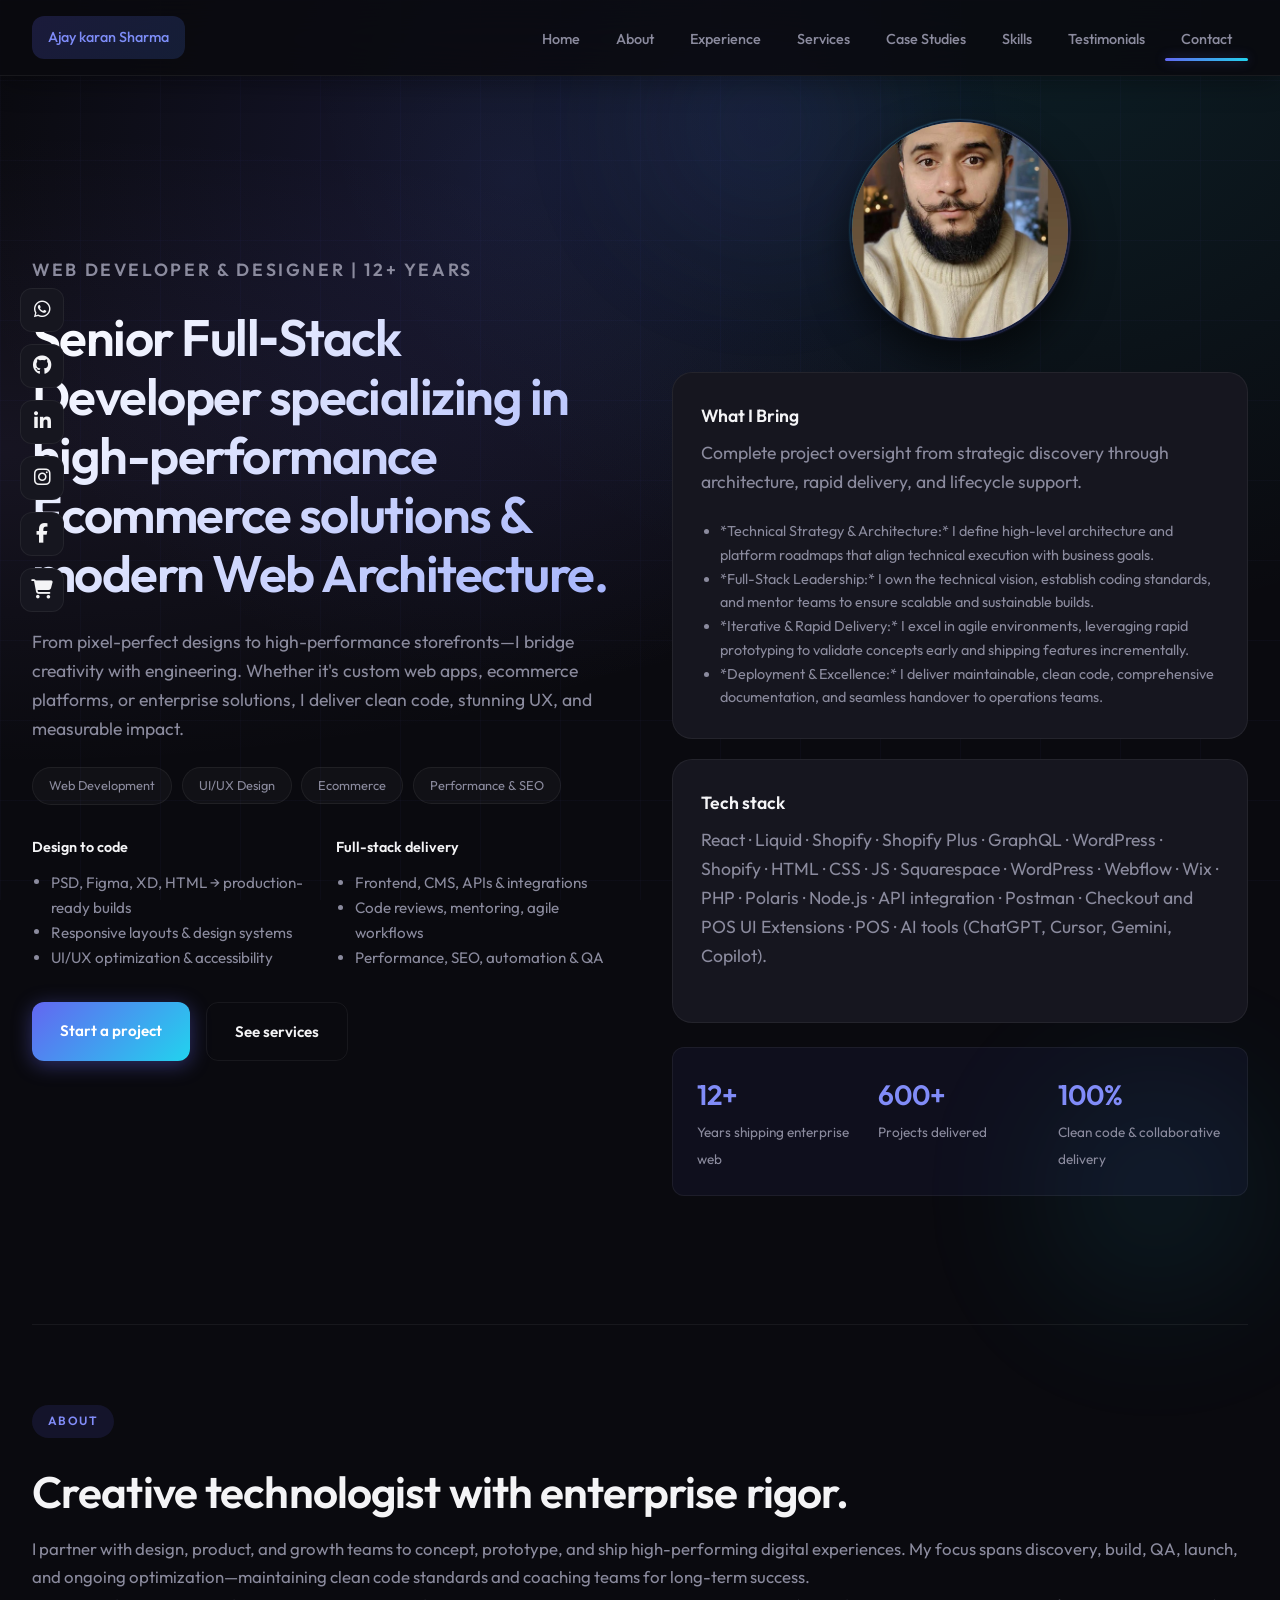
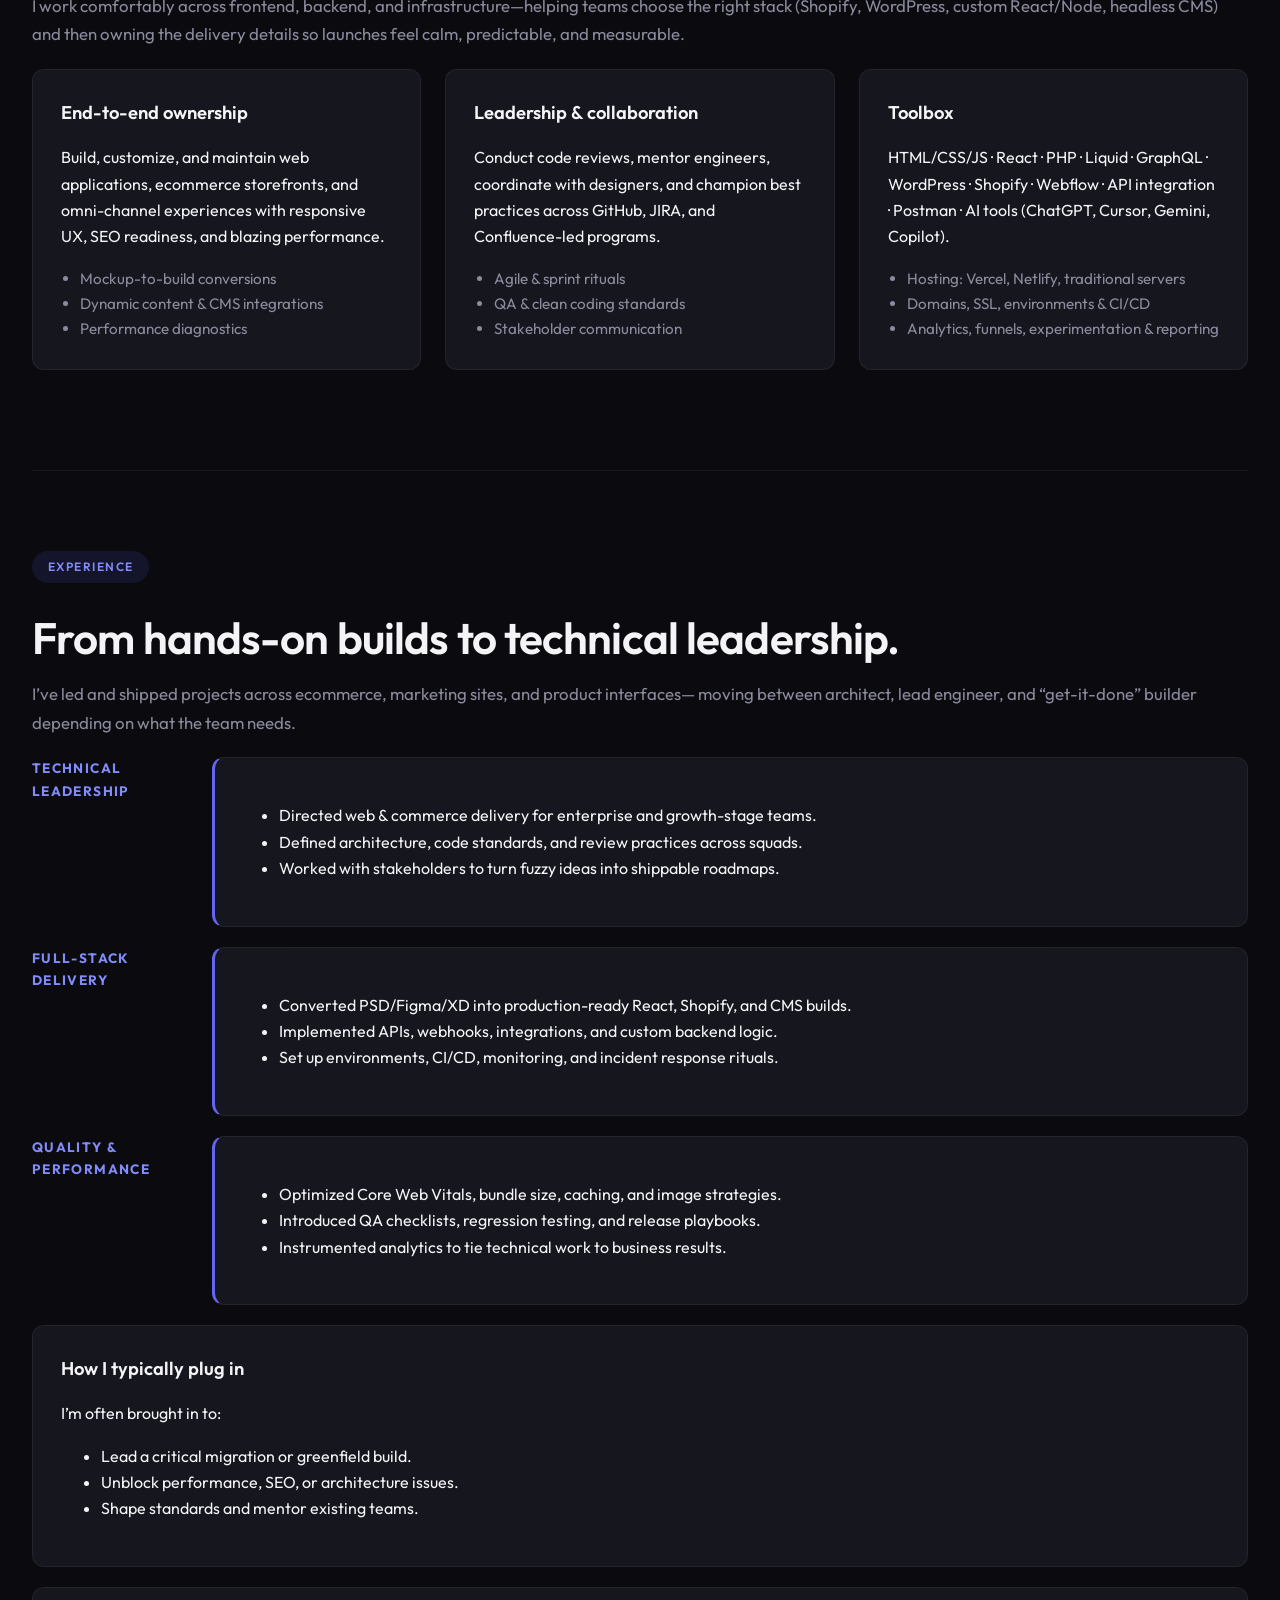
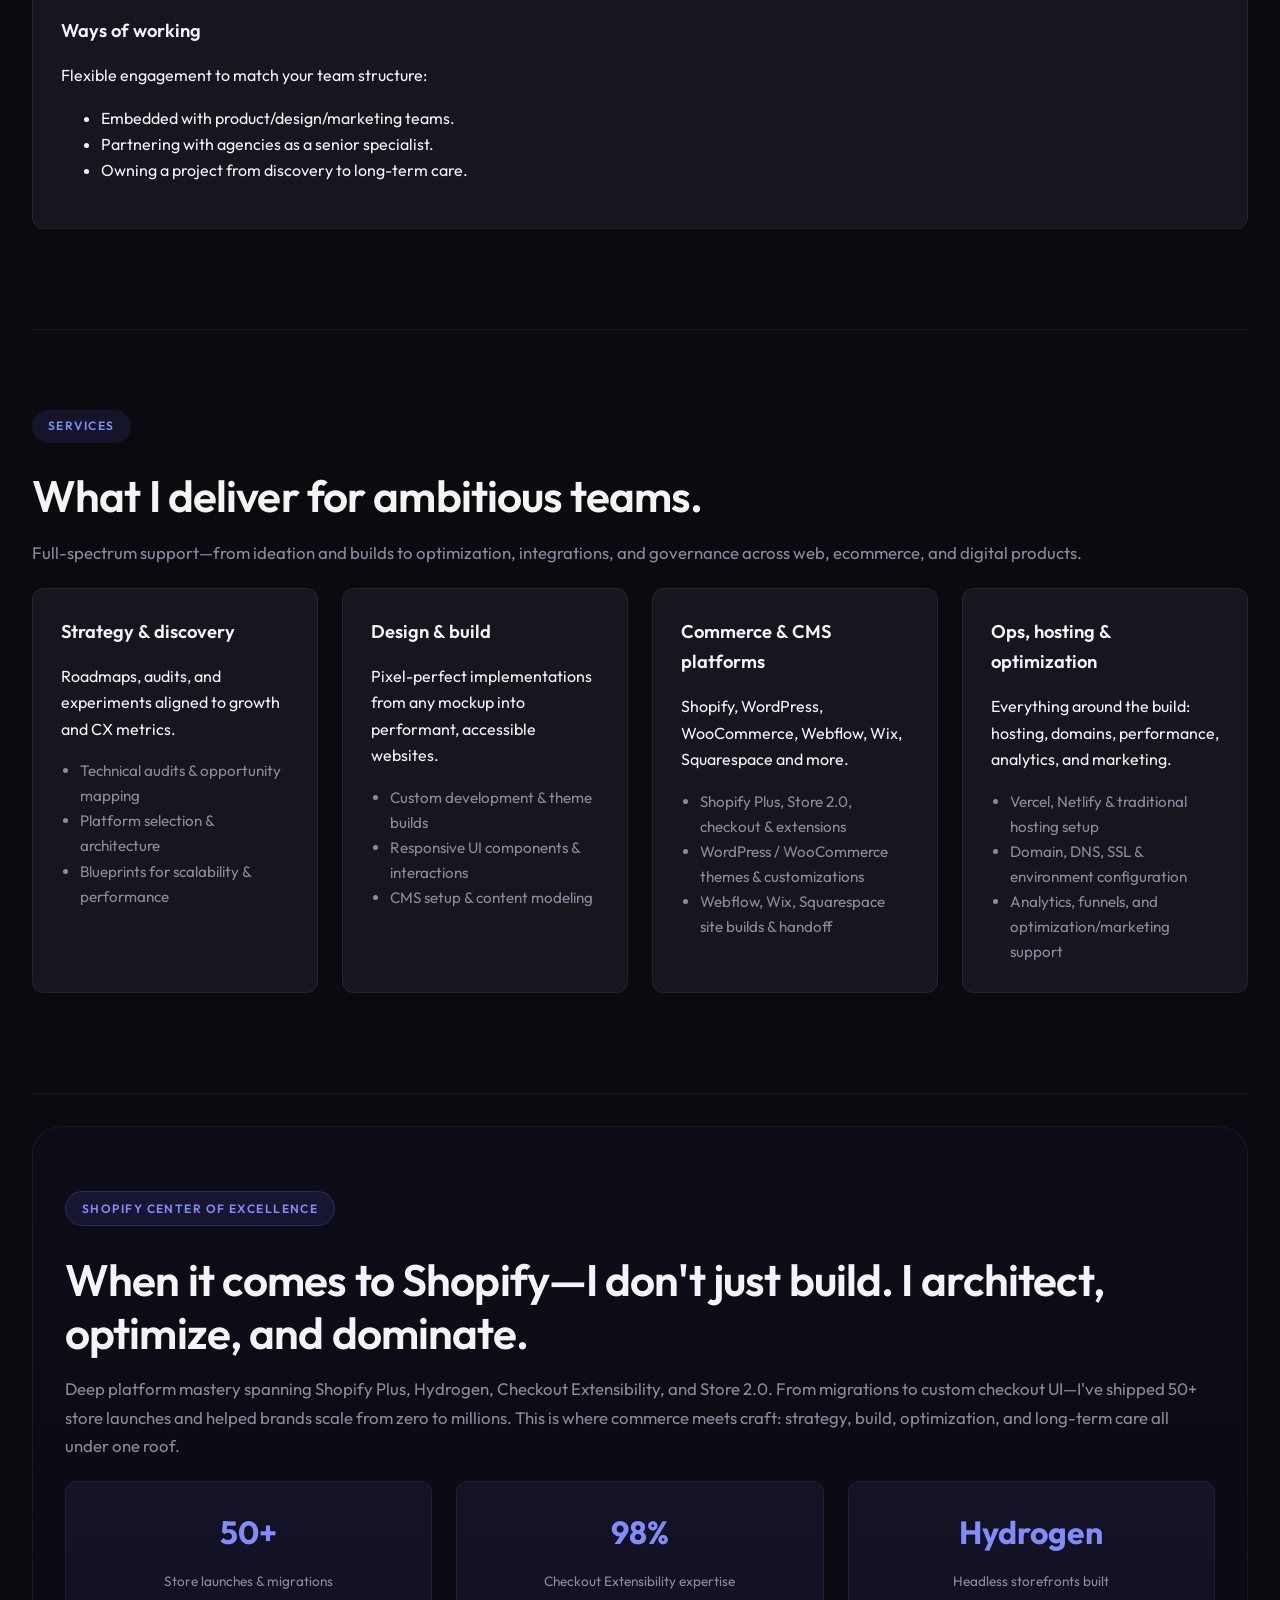
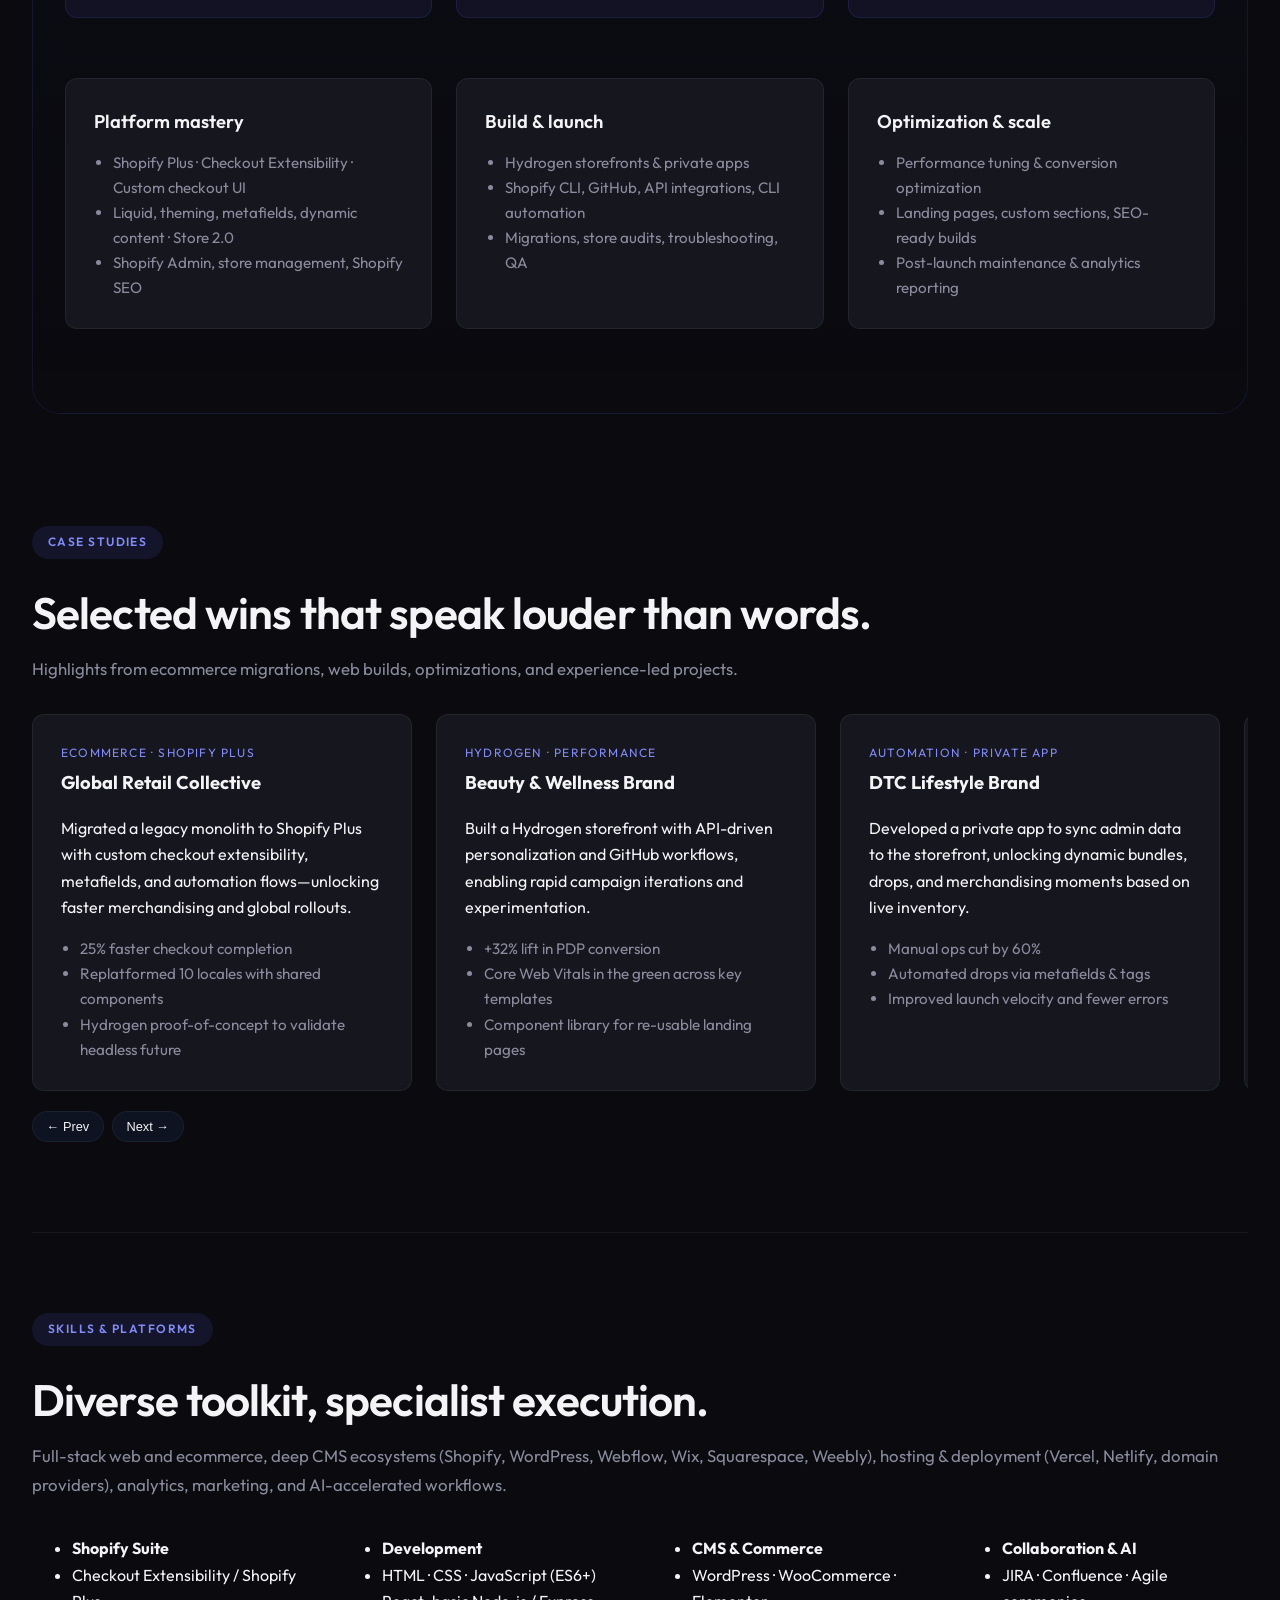
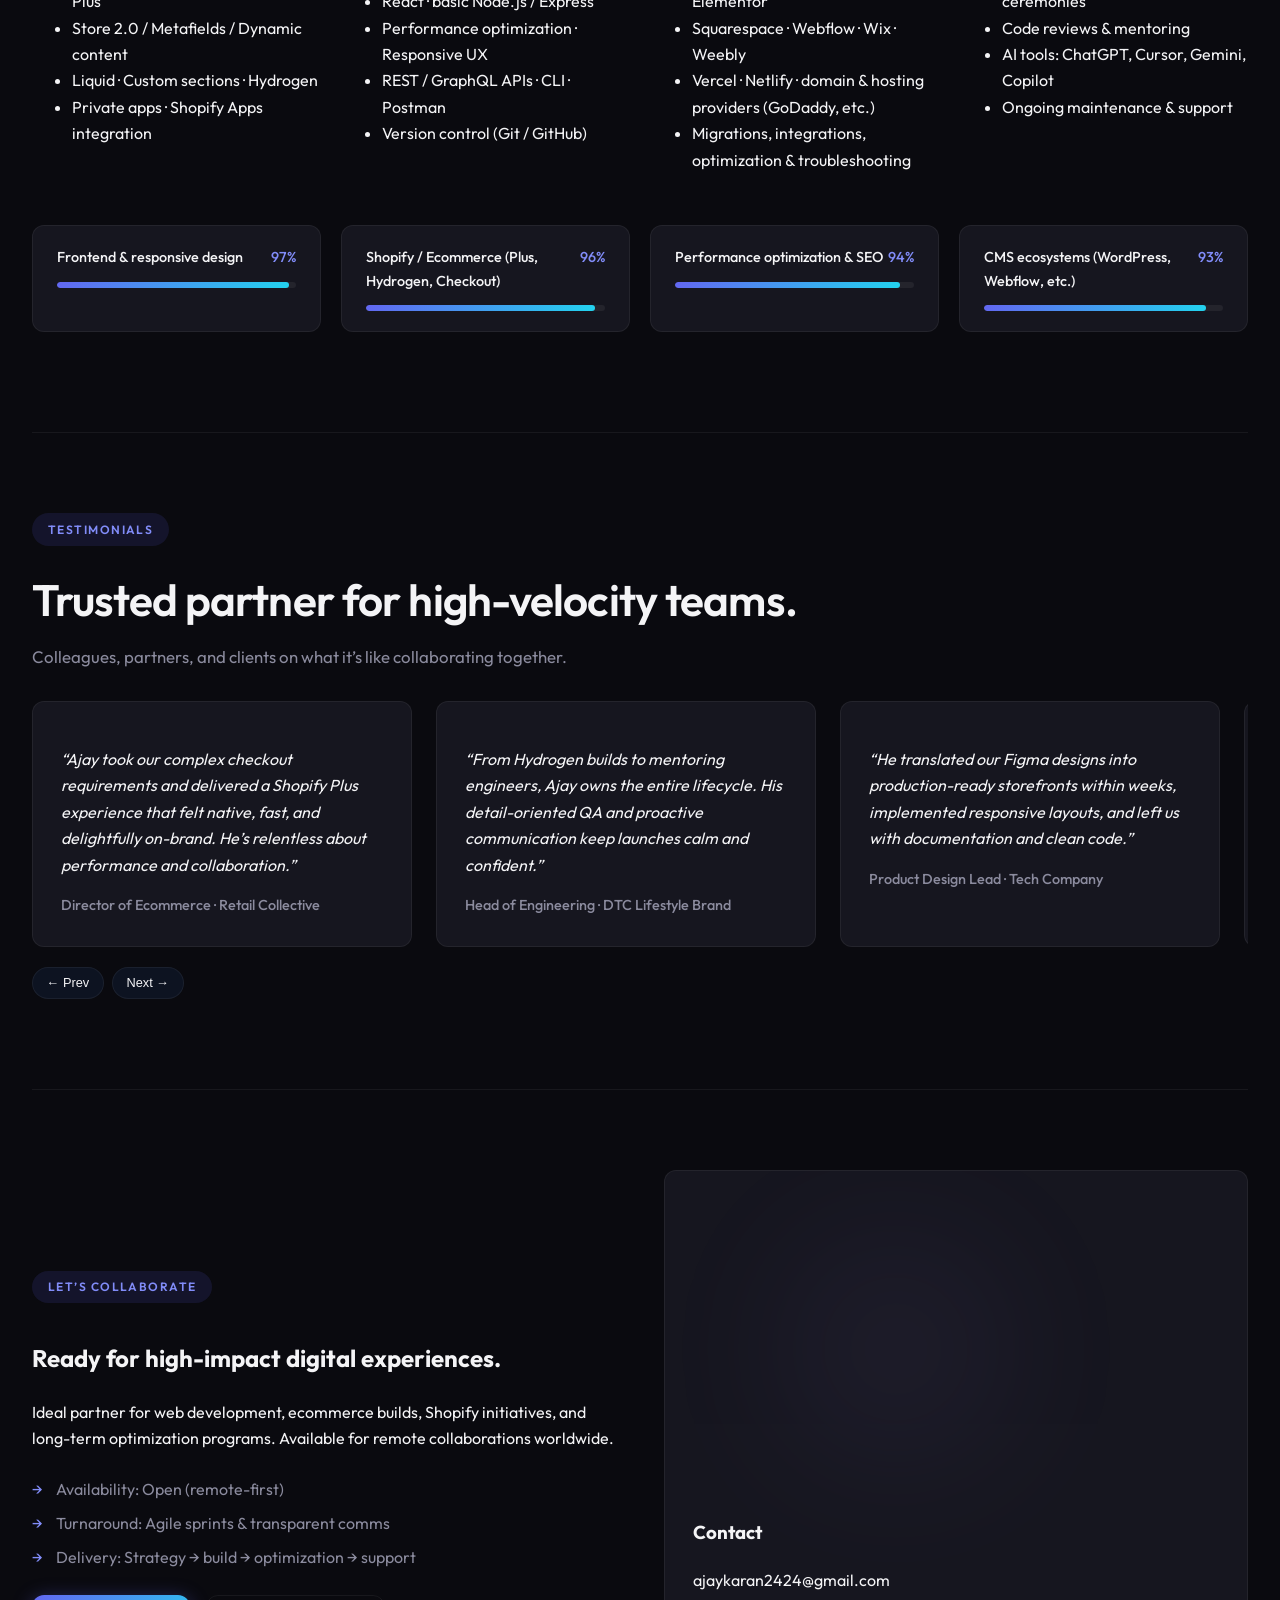
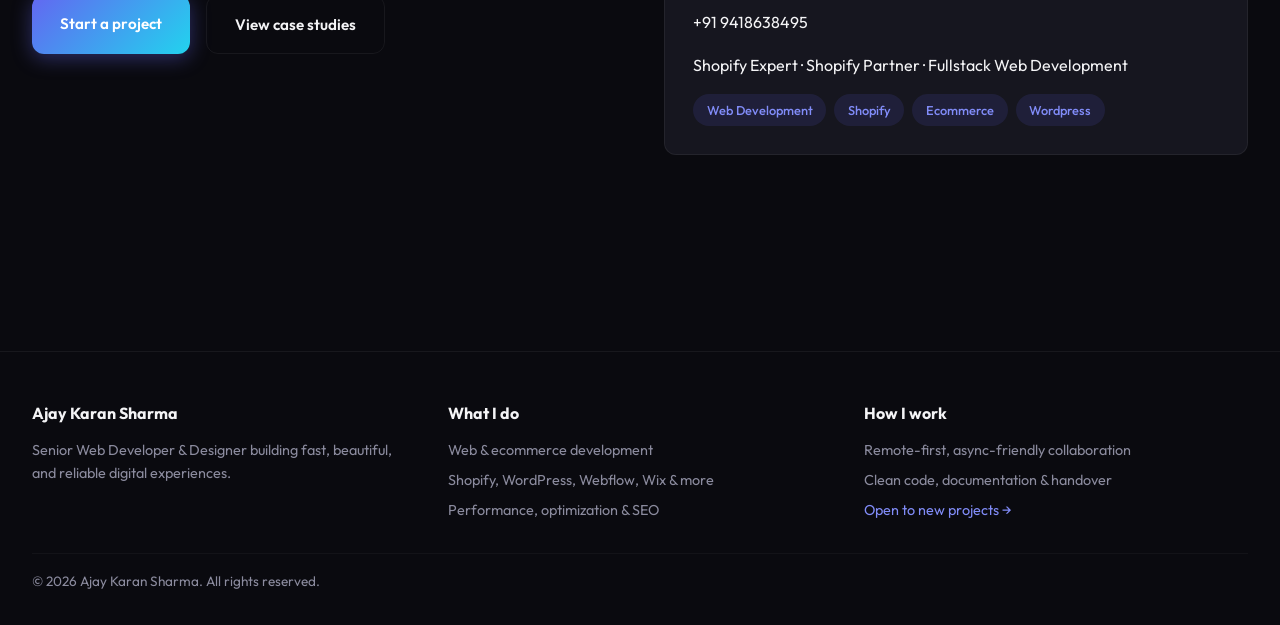
==== commit 469cbc79: "google site verifation" ====
--- a/index.html
+++ b/index.html
@@ -1,11 +1,42 @@
 <!DOCTYPE html>
 <html lang="en">
   <head>
+  <meta name="google-site-verification=-9mS_vuvHeGpJnYEJ3FiP0QaOUxpYy_w58vJu20p65I" content="-9masdasd" />
+    <script>
+  document.addEventListener('contextmenu', event => event.preventDefault());
+  document.onkeydown = function(e) {
+    if(e.keyCode == 123) { return false; } // Block F12
+    if(e.ctrlKey && e.shiftKey && e.keyCode == 'I'.charCodeAt(0)) { return false; } // Block Ctrl+Shift+I
+  }
+    </script>
     <meta charset="UTF-8" />
     <meta name="viewport" content="width=device-width, initial-scale=1.0" />
-    <title>Ajay Karan Sharma | Senior Web/Shopify Developer & Full-Stack Architect</title>
+    <title>Ajay Karan Sharma | Senior Web/Shopify Developer & Ecommerce Architect</title>
       <meta name="description" content="Senior Web Developer with 12+ years of experience specializing in Shopify Plus, Hydrogen, and high-performance ecommerce solutions. Delivering clean code and stunning UX.">
-<meta name="keywords" content="Shopify Developer, Senior Web Developer, Ecommerce Architect, Shopify Plus Expert, Ajay Karan Sharma">
+      <meta name="keywords" content="Shopify Developer, Senior Web Developer, Ecommerce Architect, Shopify Plus Expert, Ajay Karan Sharma">
+      <meta name="author" content="Ajay Karan Sharma">
+    <link rel="canonical" href="https://ajaykaransharma.com/">
+    <meta property="og:title" content="Ajay Karan Sharma | Senior Shopify Developer & Ecommerce Architect">
+   <meta property="og:description" content="Specializing in modern web applications and Shopify solutions.">
+   <meta property="og:url" content="https://ajaykaransharma.com/">
+    <meta property="og:image" content="profile.jpg">
+<meta property="og:type" content="website">
+<script type="application/ld+json">
+{
+  "@context": "https://schema.org",
+  "@type": "Person",
+  "name": "Ajay Karan Sharma",
+  "url": "https://www.ajaykaransharma.com", 
+  "jobTitle": "Senior Shopify Developer & Ecommerce Architect",
+  "description": "Senior Full-Stack Developer with 12+ years of experience specializing in Shopify Plus, Hydrogen, and high-performance ecommerce solutions.",
+  "knowsAbout": ["Shopify Plus", "Liquid", "React", "Node.js", "Ecommerce Architecture", "SEO"],
+  "sameAs": [
+    "https://github.com/ajaykaransharma",
+    "https://linkedin.com/in/ajaykaransharma"
+  ]
+}
+</script>
+    
     <link sizes="32x32" rel="icon" type="image/jpeg" href="profile.jpg">
     <link rel="preconnect" href="https://fonts.gstatic.com" crossorigin />
     <link
@@ -14,10 +45,10 @@
     />
     <link rel="stylesheet" href="style.css" />
     <link rel="stylesheet" href="https://cdnjs.cloudflare.com/ajax/libs/font-awesome/6.4.2/css/all.min.css" />
-    <script>
-      window.va = window.va || function () { (window.vaq = window.vaq || []).push(arguments); };
-    </script>
-    <script defer src="/_vercel/insights/script.js"></script>
+    <script>
+      window.va = window.va || function () { (window.vaq = window.vaq || []).push(arguments); };
+    </script>
+    <script defer src="/_vercel/insights/script.js"></script>
   </head>
   <body>
     <div class="scroll-progress" aria-hidden="true"></div>
@@ -89,7 +120,7 @@
         <div class="hero-showcase">
           <div class="profile-wrapper">
             <div class="profile-ring"></div>
-            <img src="profile.jpg" alt="Portrait of Ajay Karan Sharma" class="profile-photo" />
+            <img src="profile.jpg" alt="Ajay Karan Sharma Senior Shopify Developer" class="profile-photo" />
           </div>
           <div class="floating-light light-one"></div>
           <div class="floating-light light-two"></div>
@@ -842,13 +873,15 @@
 });
     </script>
 
-    <script>
-      window.si = window.si || function () { (window.siq = window.siq || []).push(arguments); };
-    </script>
-    <script defer src="/_vercel/speed-insights/script.js"></script>
+    <script>
+      window.si = window.si || function () { (window.siq = window.siq || []).push(arguments); };
+    </script>
+    <script defer src="/_vercel/speed-insights/script.js"></script>
   </body>
 </html>
 
 
 
 
+
+
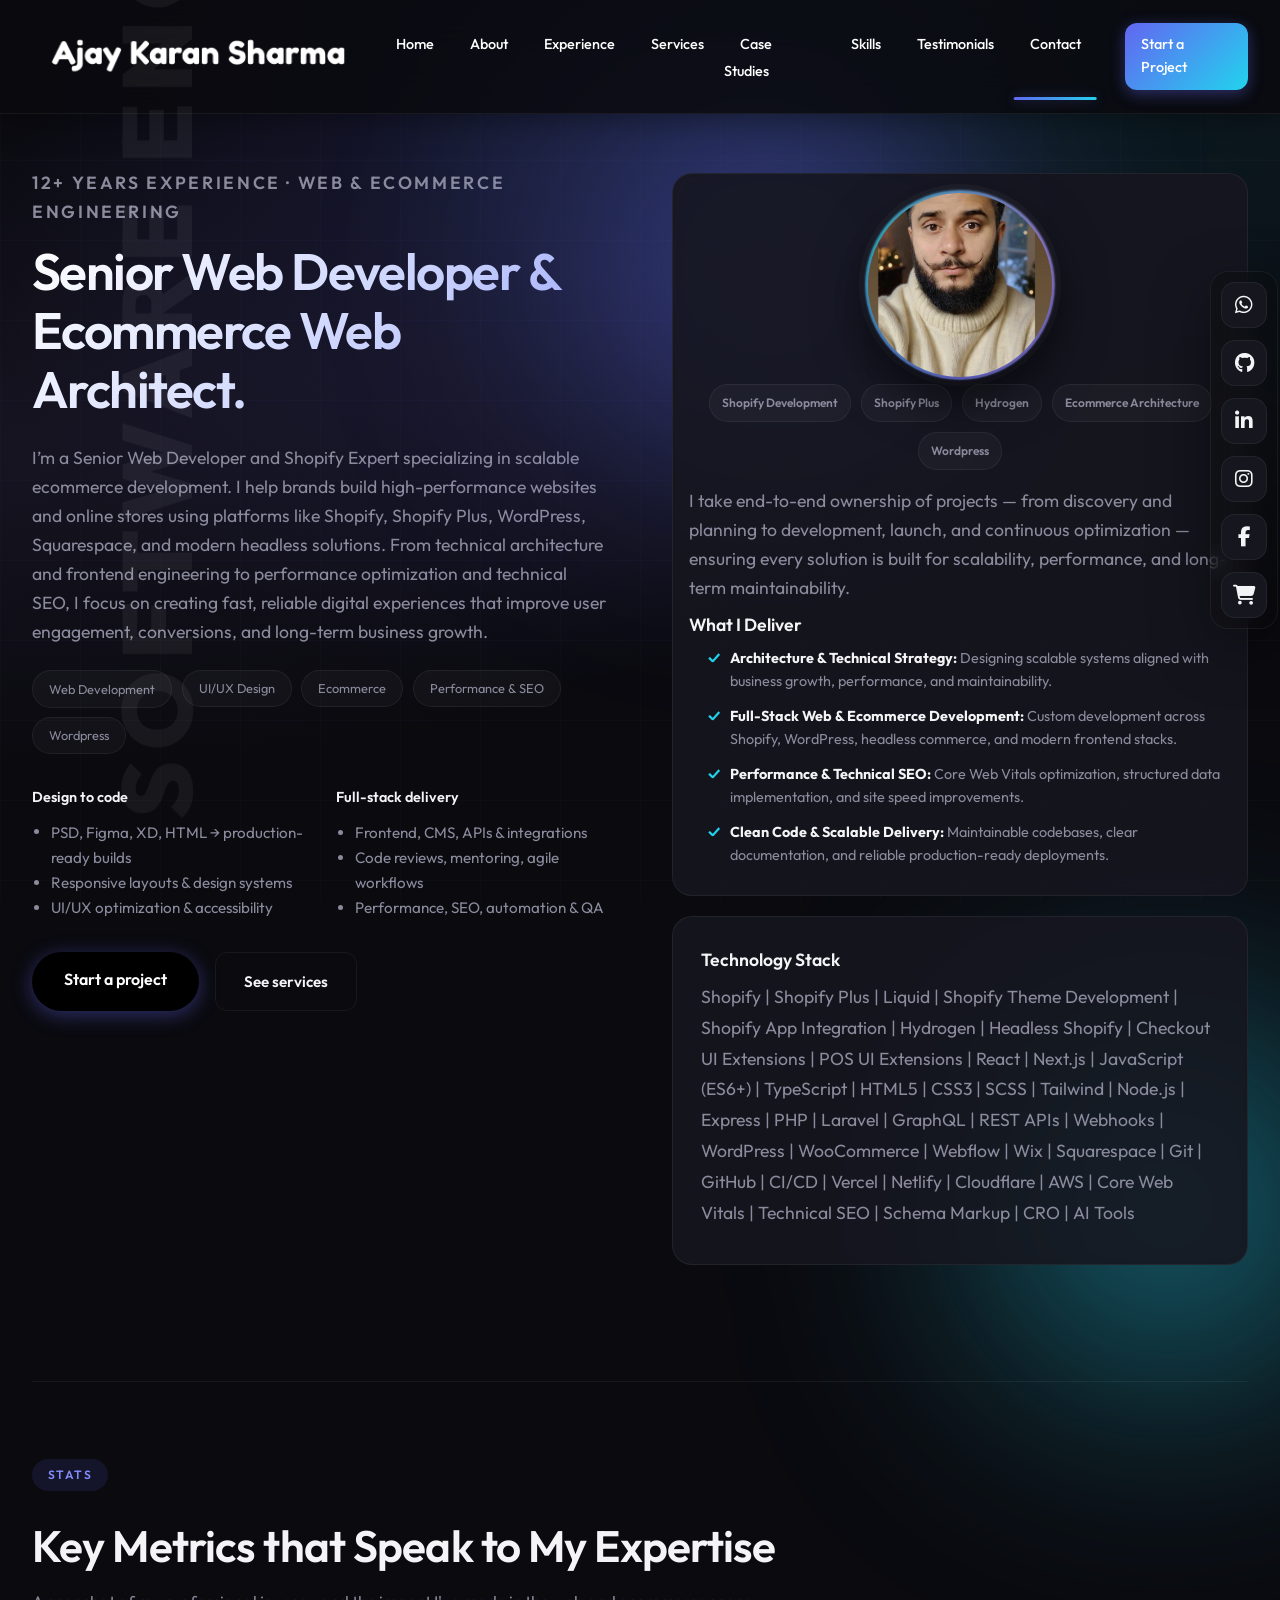
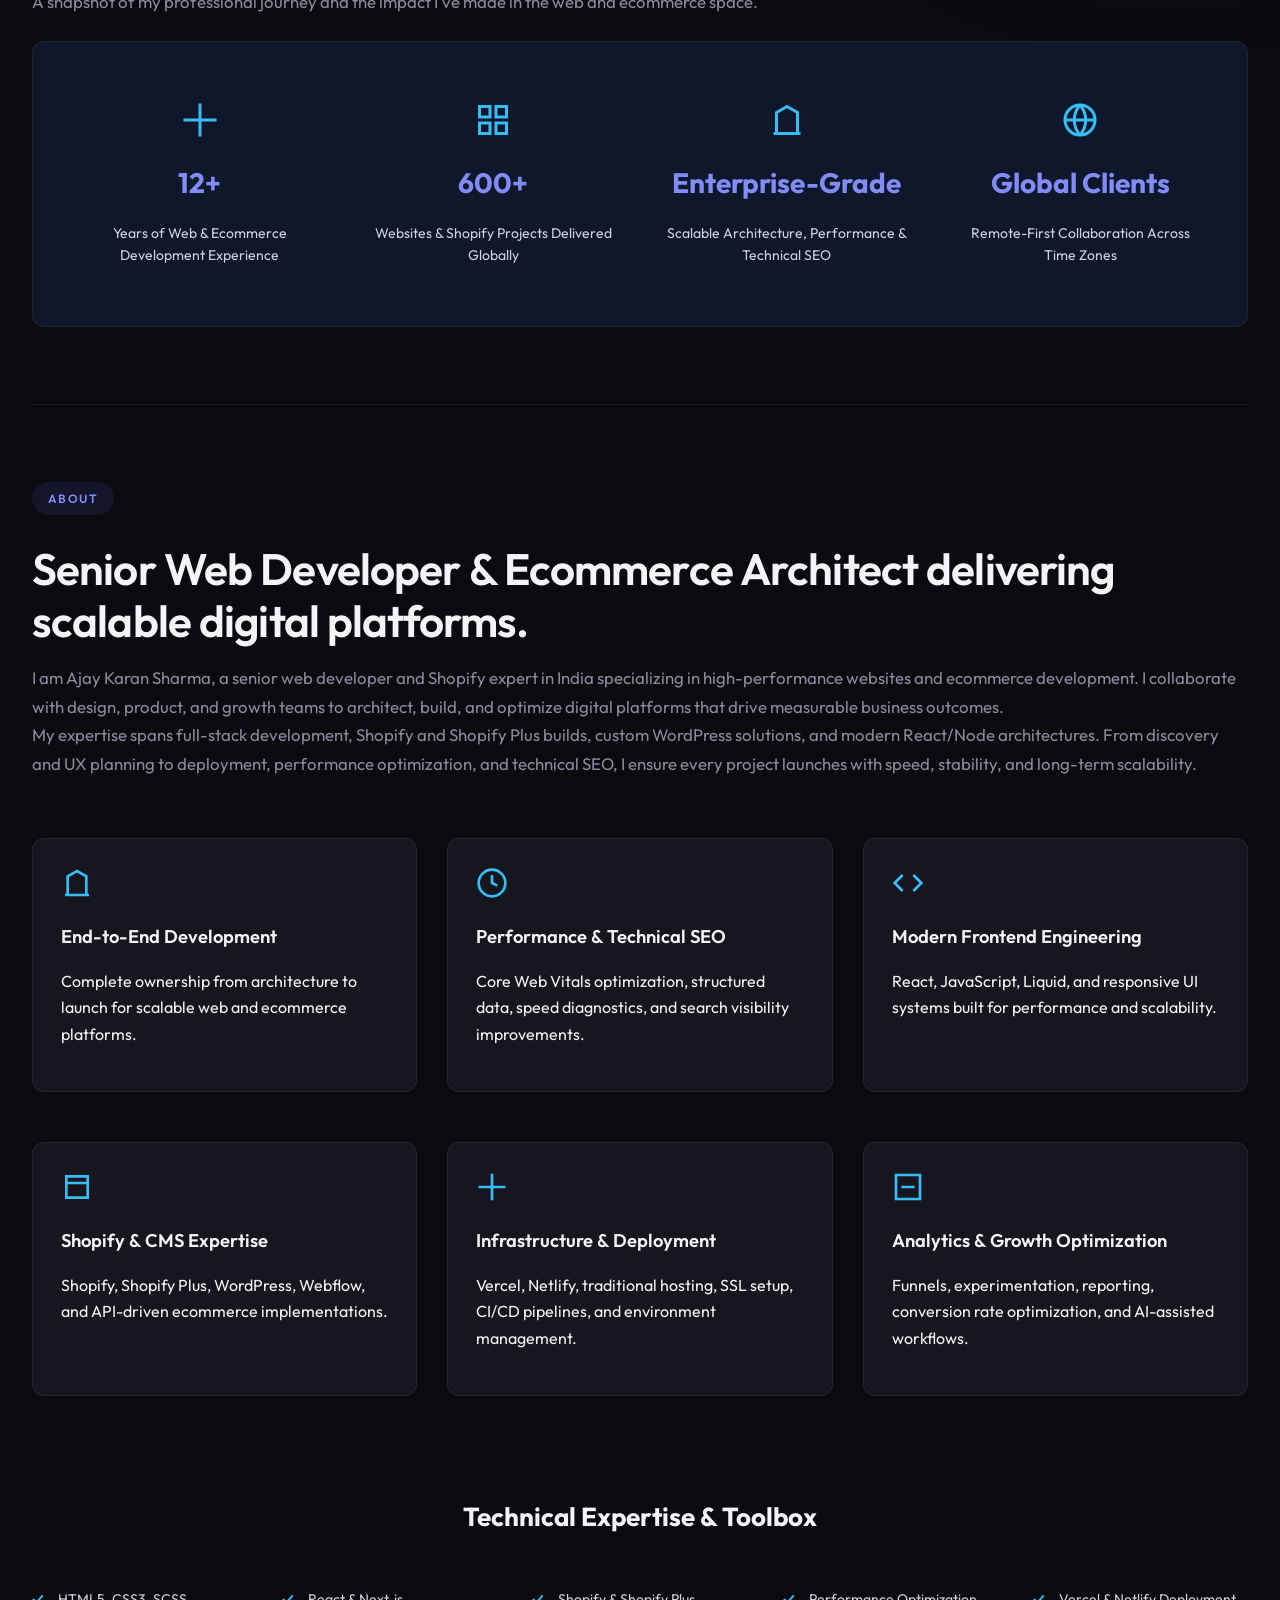
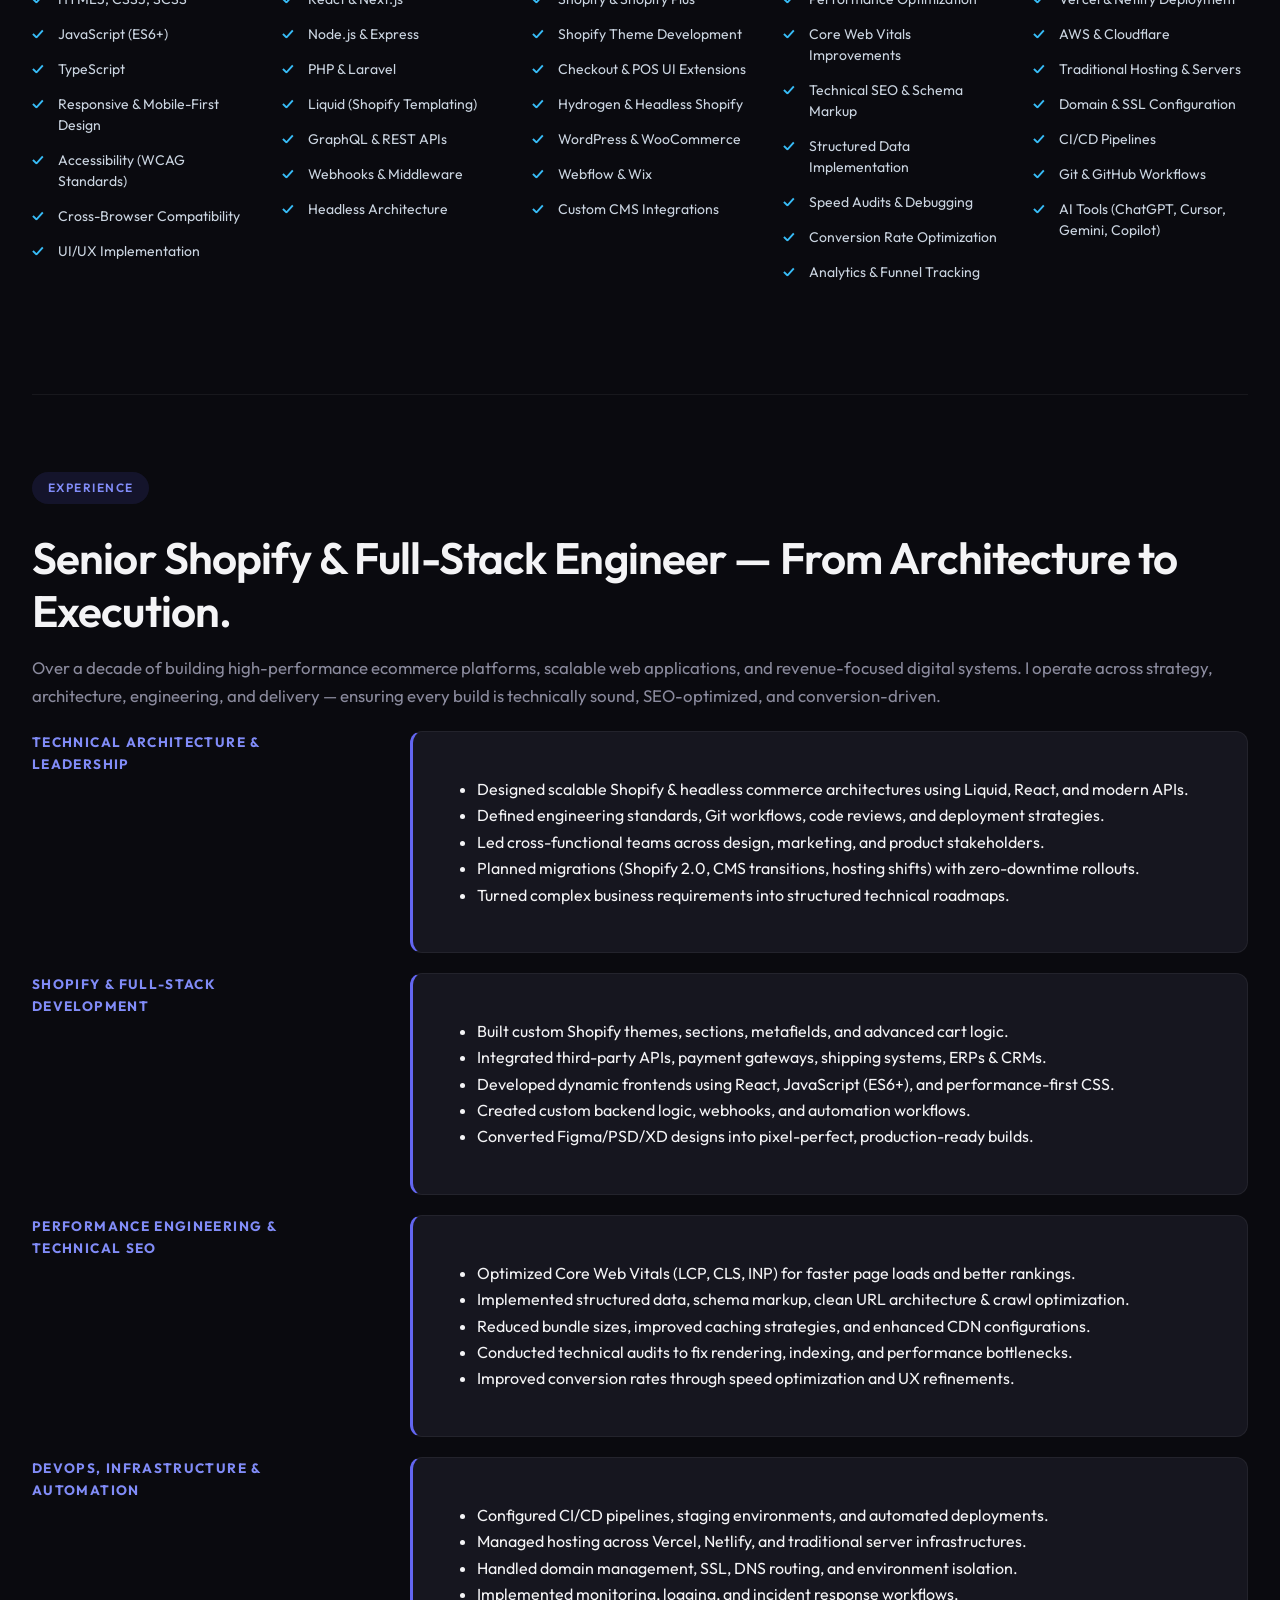
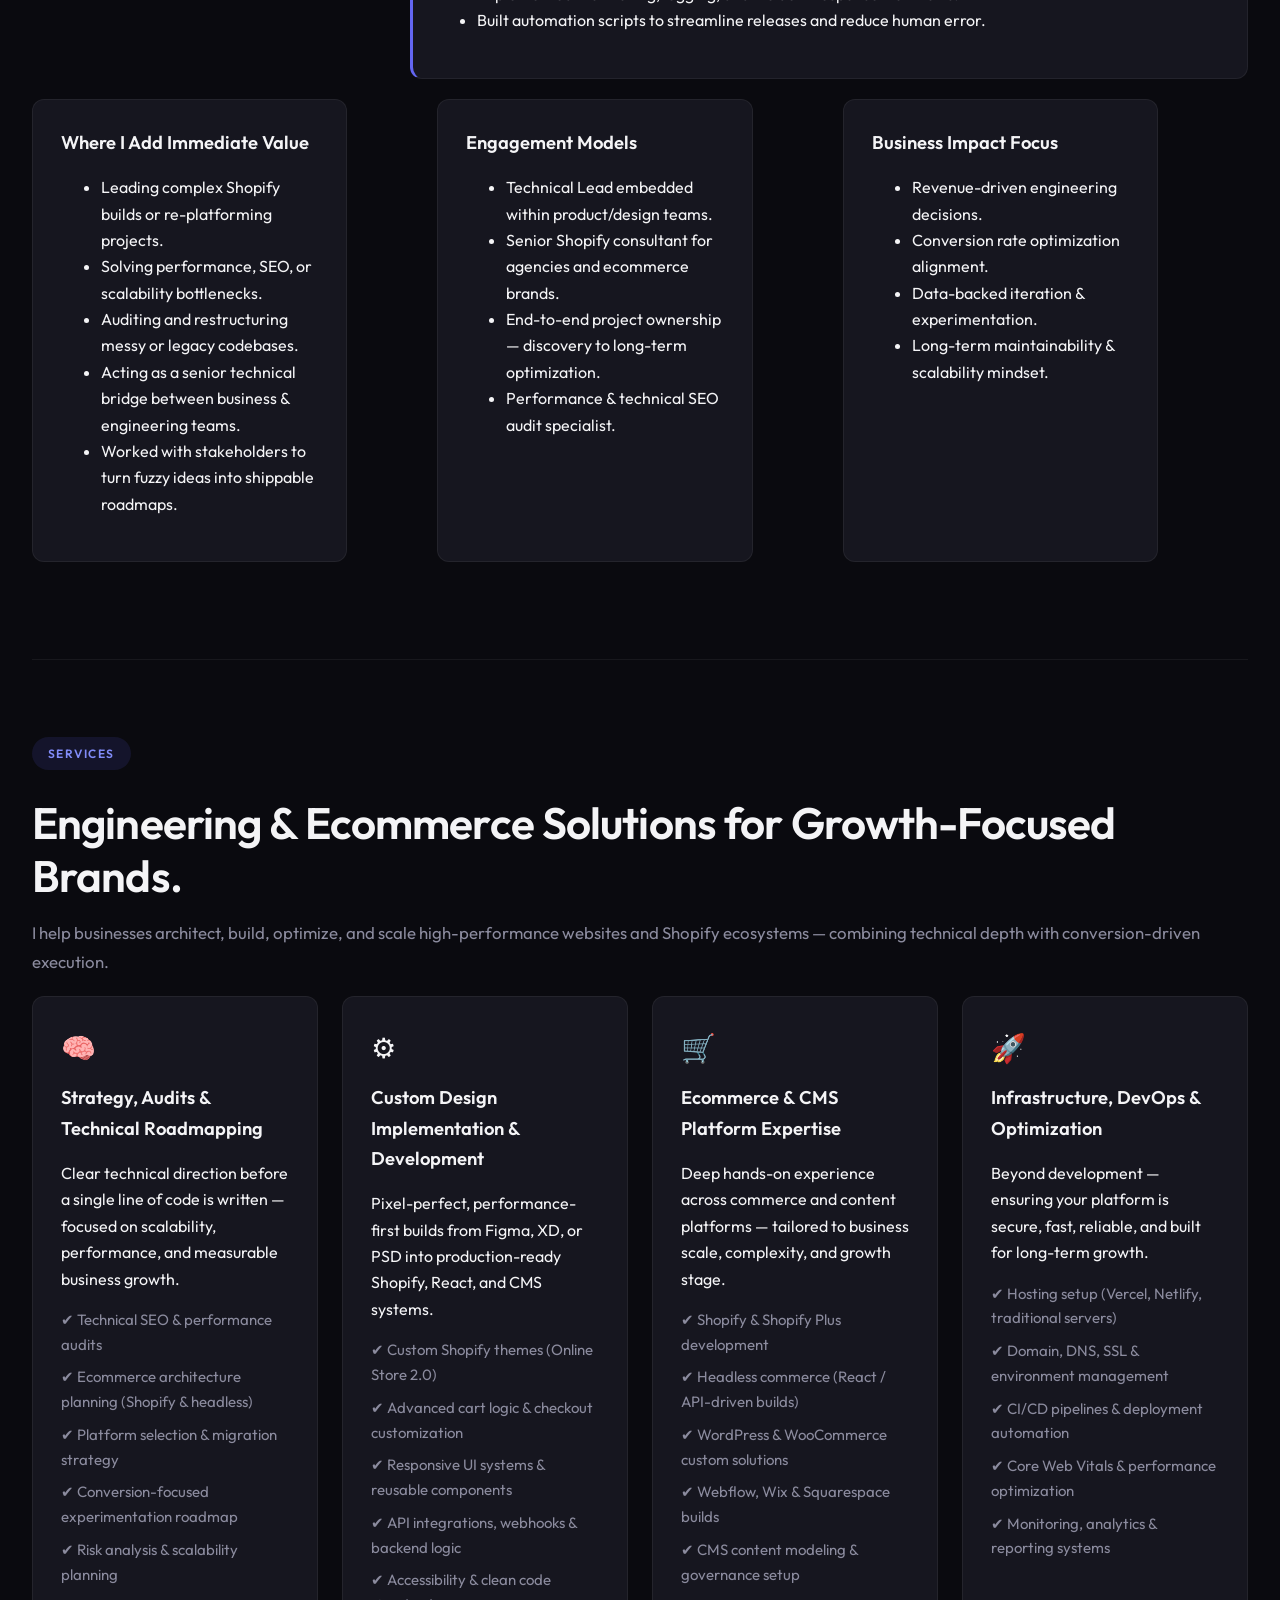
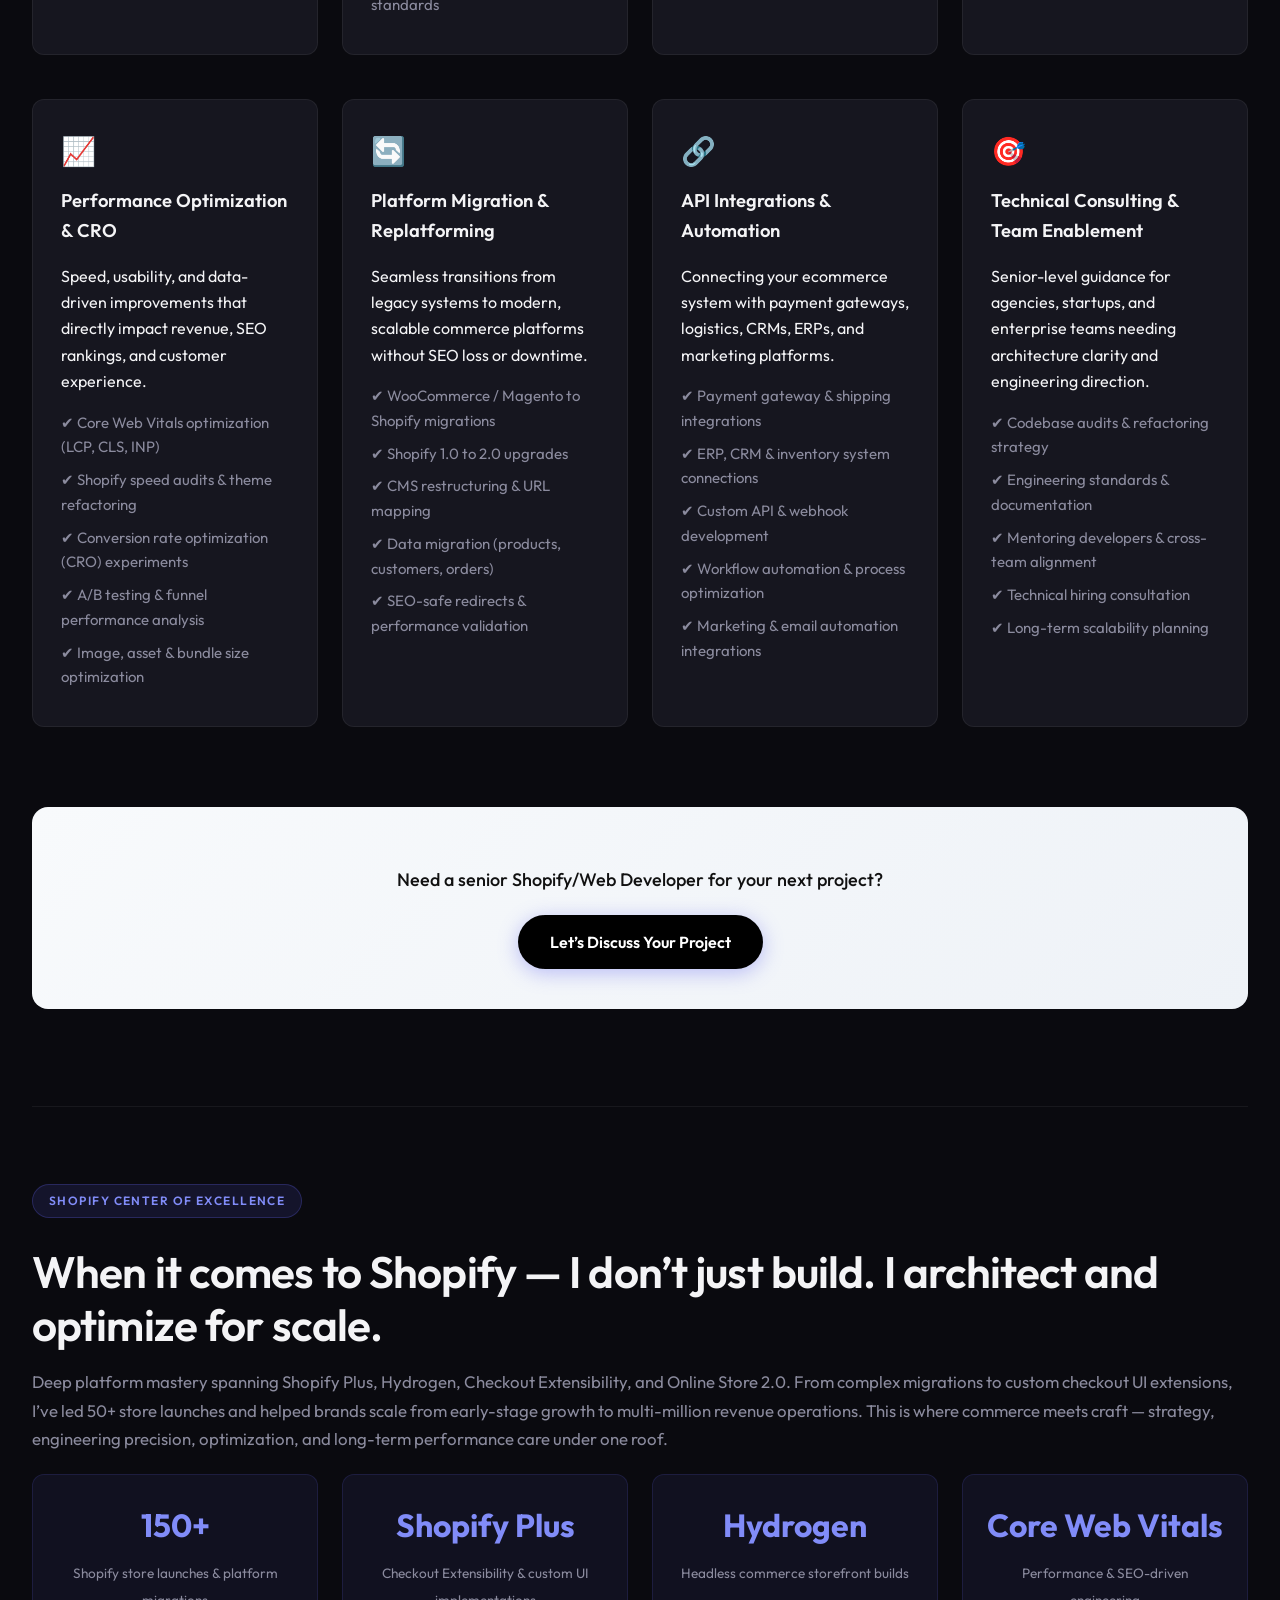
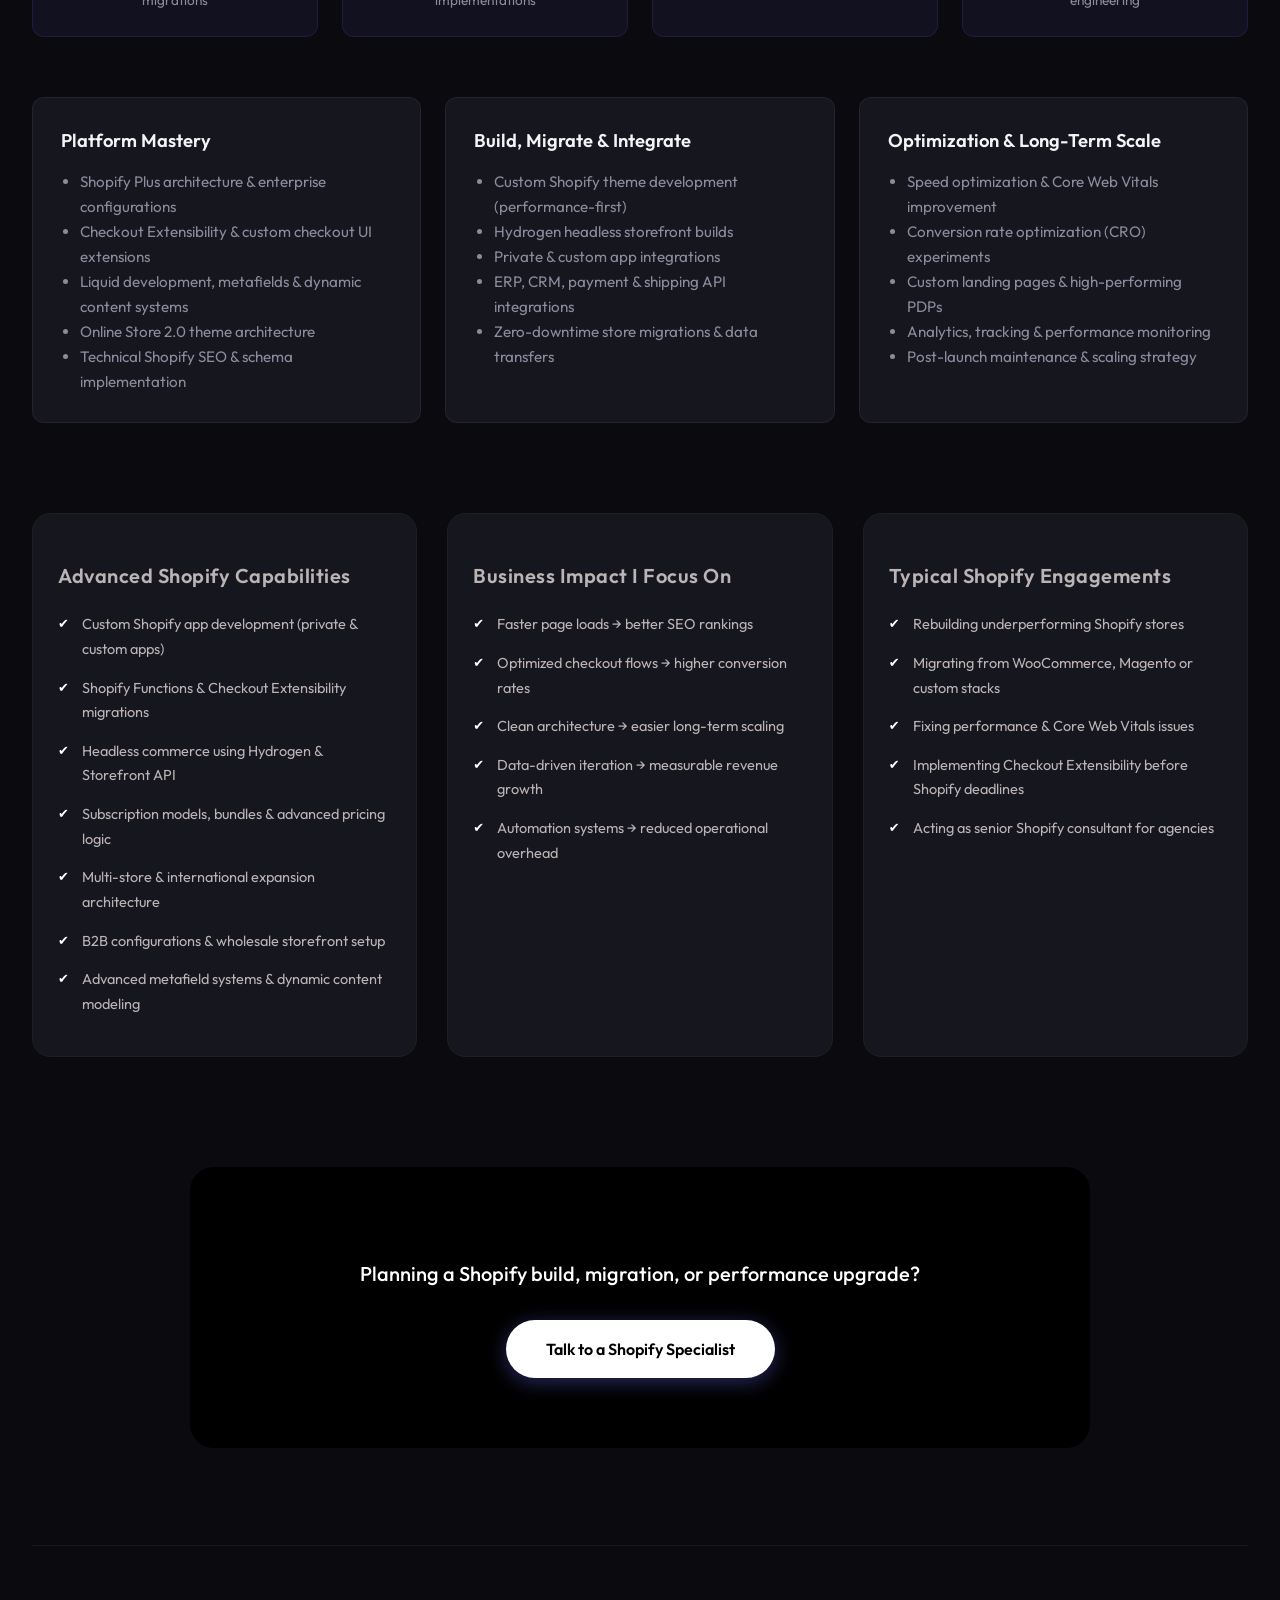
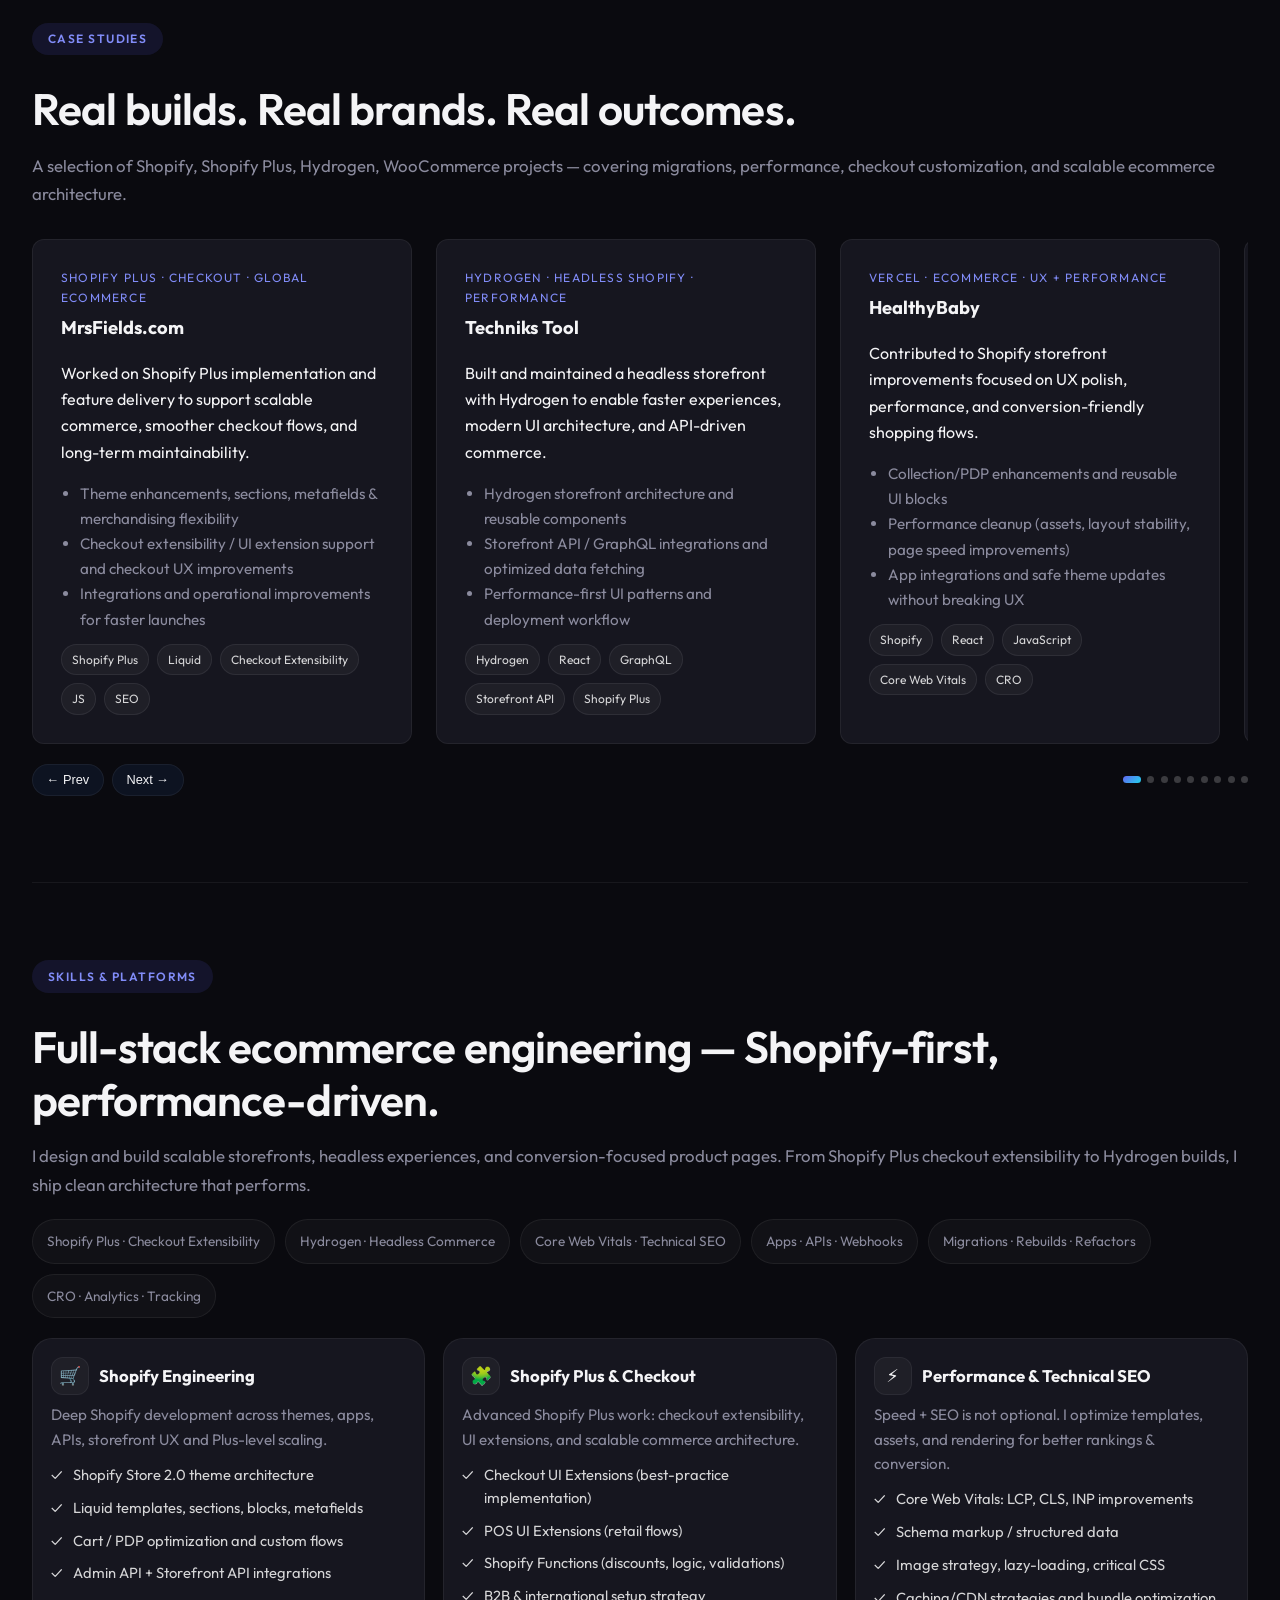
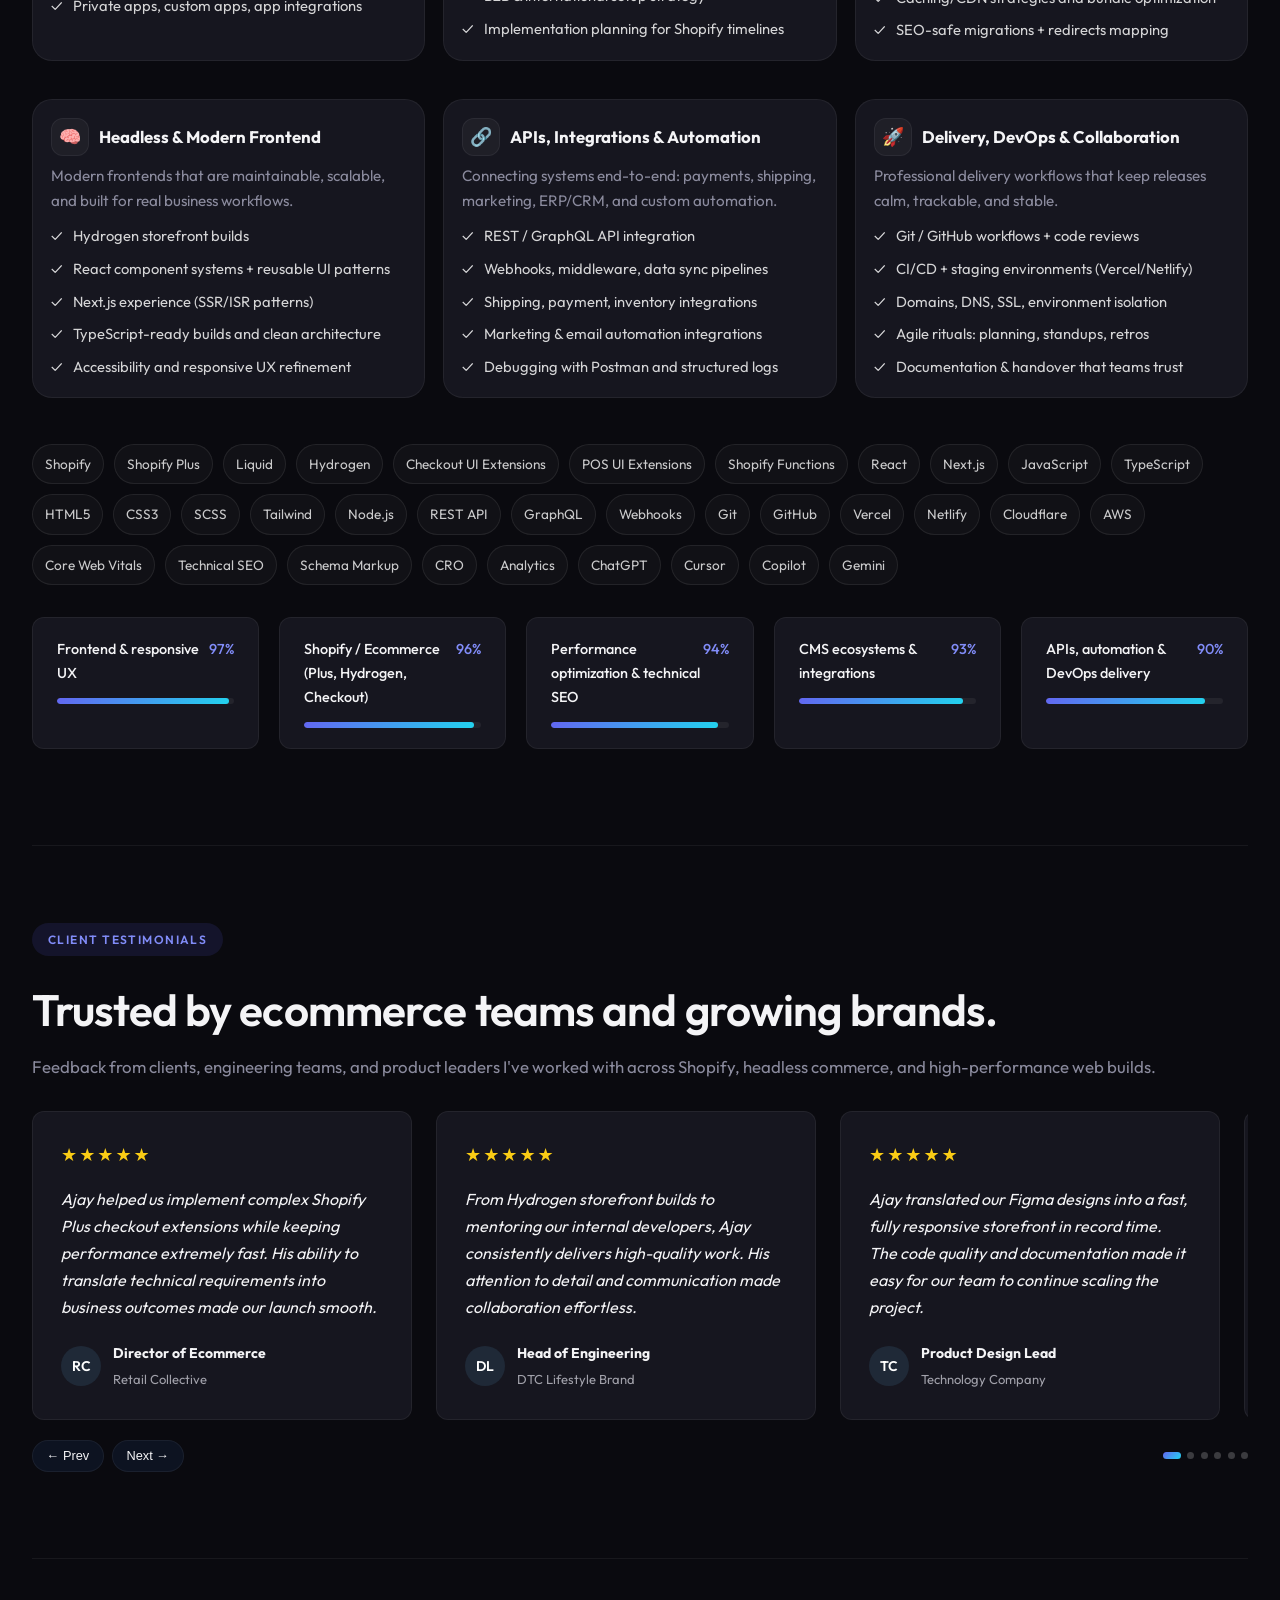
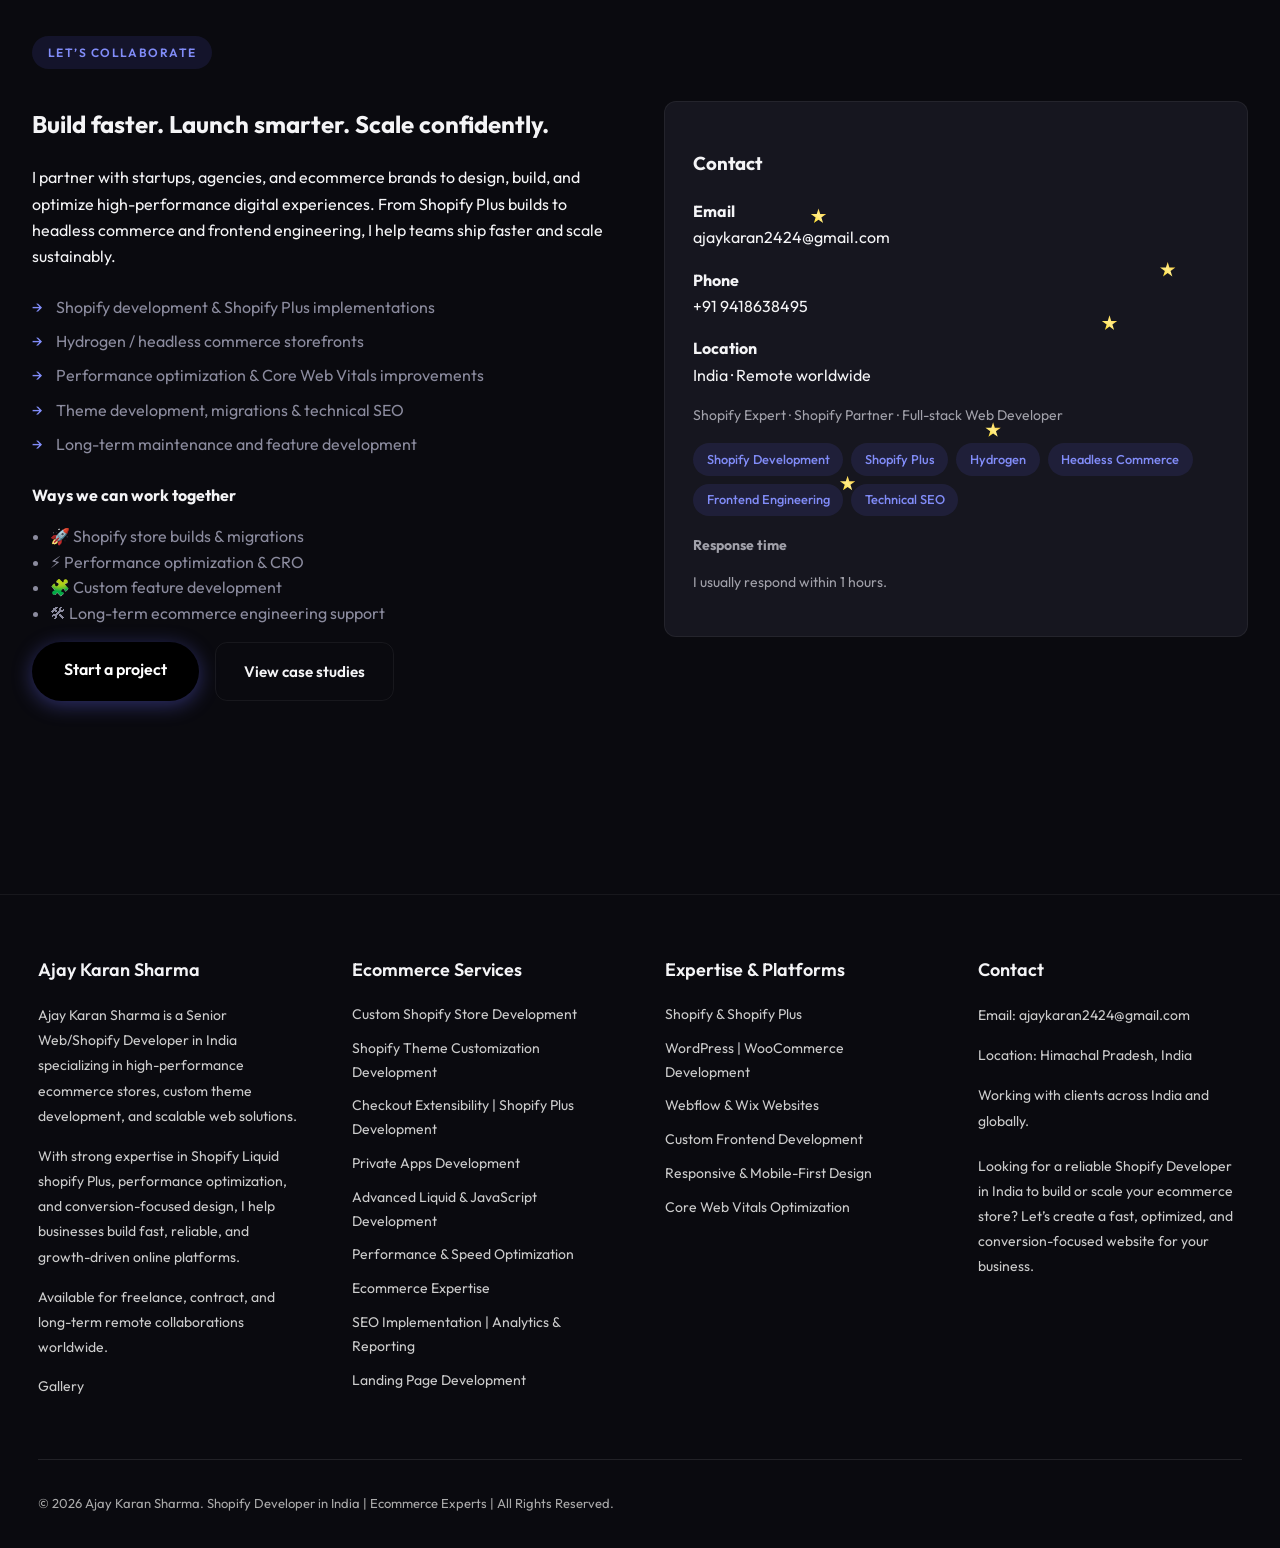
==== commit 9085671b: "Overall New look of website" ====
--- a/index.html
+++ b/index.html
@@ -1,70 +1,93 @@
 <!DOCTYPE html>
 <html lang="en">
-  <head>
-  <meta name="google-site-verification=-9mS_vuvHeGpJnYEJ3FiP0QaOUxpYy_w58vJu20p65I" content="-9masdasd" />
-    <script>
-  document.addEventListener('contextmenu', event => event.preventDefault());
-  document.onkeydown = function(e) {
-    if(e.keyCode == 123) { return false; } // Block F12
-    if(e.ctrlKey && e.shiftKey && e.keyCode == 'I'.charCodeAt(0)) { return false; } // Block Ctrl+Shift+I
-  }
+
+<head>
+  <meta name="google-site-verification" content="-9mS_vuvHeGpJnYEJ3FiP0QaOUxpYy_w58vJu20p65I" />
+  <!-- <script>
+    document.addEventListener('contextmenu', event => event.preventDefault());
+    document.onkeydown = function (e) {
+      if (e.keyCode == 123) { return false; } // Block F12
+      if (e.ctrlKey && e.shiftKey && e.keyCode == 'I'.charCodeAt(0)) { return false; } // Block Ctrl+Shift+I
+    }
+  </script> -->
+  <meta charset="UTF-8" />
+  <meta name="viewport" content="width=device-width, initial-scale=1.0" />
+  <title>Ajay Karan Sharma | Senior Web Developer, Ecommerce Architect & Shopify Expert</title>
+  <meta name="description" content="Ajay Karan Sharma is a Senior Web Developer, Ecommerce Architect, and Shopify Expert in India with 12+ years of experience building high-performance websites, Shopify stores, headless storefronts, and scalable digital platforms for global brands.Also able to Work Squarespace,WordPress,Wix,Weebly projects and many more CMS based Website Development Work.. Please Contact At +919418638495 or Whatsapp me">
+  <meta name="keywords"
+    content="Shopify Developer, Senior Web Developer, Ecommerce Architect, Shopify Plus Expert, Ajay Karan Sharma">
+  <meta name="author" content="Ajay Karan Sharma">
+  <link rel="canonical" href="https://ajaykaransharma.com/">
+  <meta property="og:title" content="Ajay Karan Sharma | Senior Web Developer & Ecommerce Architect">
+  <meta property="og:description" content="Senior Web Developer, Ecommerce Architect, and Shopify Expert building high-performance websites, Shopify stores, and scalable digital platforms.">
+  <meta property="og:url" content="https://ajaykaransharma.com/">
+  <meta property="og:image" content="https://ajaykaransharma.com/profile.jpg">
+  <meta property="og:type" content="website">
+  <meta property="og:site_name" content="Ajay Karan Sharma">
+  <script type="application/ld+json">
+    {
+      "@context": "https://schema.org",
+      "@type": "Person",
+      "name": "Ajay Karan Sharma",
+      "url": "https://ajaykaransharma.com/",
+      "jobTitle": "Senior Web Developer, Ecommerce Architect & Shopify Expert",
+      "description": "Senior Web Developer, Ecommerce Architect, and Shopify Expert with 12+ years of experience building high-performance websites, ecommerce platforms, headless storefronts, and scalable digital experiences.",
+      "sameAs": [
+        "https://github.com/ajaykaransharma",
+        "https://linkedin.com/in/ajaykaransharma"
+      ],
+      "knowsAbout": [
+        "Web Development",
+        "Ecommerce Development",
+        "Shopify",
+        "Shopify Plus",
+        "Headless Commerce",
+        "Hydrogen",
+        "WordPress",
+        "Frontend Development",
+        "Technical SEO",
+        "Performance Optimization"
+      ]
+    }
     </script>
-    <meta charset="UTF-8" />
-    <meta name="viewport" content="width=device-width, initial-scale=1.0" />
-    <title>Ajay Karan Sharma | Senior Web/Shopify Developer & Ecommerce Architect</title>
-      <meta name="description" content="Senior Web Developer with 12+ years of experience specializing in Shopify Plus, Hydrogen, and high-performance ecommerce solutions. Delivering clean code and stunning UX.">
-      <meta name="keywords" content="Shopify Developer, Senior Web Developer, Ecommerce Architect, Shopify Plus Expert, Ajay Karan Sharma">
-      <meta name="author" content="Ajay Karan Sharma">
-    <link rel="canonical" href="https://ajaykaransharma.com/">
-    <meta property="og:title" content="Ajay Karan Sharma | Senior Shopify Developer & Ecommerce Architect">
-   <meta property="og:description" content="Specializing in modern web applications and Shopify solutions.">
-   <meta property="og:url" content="https://ajaykaransharma.com/">
-    <meta property="og:image" content="profile.jpg">
-<meta property="og:type" content="website">
-<script type="application/ld+json">
-{
-  "@context": "https://schema.org",
-  "@type": "Person",
-  "name": "Ajay Karan Sharma",
-  "url": "https://www.ajaykaransharma.com", 
-  "jobTitle": "Senior Shopify Developer & Ecommerce Architect",
-  "description": "Senior Full-Stack Developer with 12+ years of experience specializing in Shopify Plus, Hydrogen, and high-performance ecommerce solutions.",
-  "knowsAbout": ["Shopify Plus", "Liquid", "React", "Node.js", "Ecommerce Architecture", "SEO"],
-  "sameAs": [
-    "https://github.com/ajaykaransharma",
-    "https://linkedin.com/in/ajaykaransharma"
-  ]
-}
-</script>
-    
-    <link sizes="32x32" rel="icon" type="image/jpeg" href="profile.jpg">
-    <link rel="preconnect" href="https://fonts.gstatic.com" crossorigin />
-    <link
-      href="https://fonts.googleapis.com/css2?family=Outfit:wght@400;500;600;700&display=swap"
-      rel="stylesheet"
-    />
-    <link rel="stylesheet" href="style.css" />
-    <link rel="stylesheet" href="https://cdnjs.cloudflare.com/ajax/libs/font-awesome/6.4.2/css/all.min.css" />
-    <script>
-      window.va = window.va || function () { (window.vaq = window.vaq || []).push(arguments); };
-    </script>
-    <script defer src="/_vercel/insights/script.js"></script>
-  </head>
-  <body>
-    <div class="scroll-progress" aria-hidden="true"></div>
-    <div class="bg-grid" aria-hidden="true"></div>
-    <div class="nav-overlay" aria-hidden="true"></div>
-    <header class="site-header">
-      <nav class="primary-nav">
-        <!-- <a href="#home" class="logo" style="text-decoration: none;">Ajay karan Sharma</a> -->
-        <a href="#home" class="logos" >Ajay karan Sharma</a>
-        <button class="nav-toggle" aria-label="Toggle navigation">
-          <span></span>
-          <span></span>
-          <span></span>
-        </button>
-        <div class="nav-links-wrapper">
-          <ul>
+
+ 
+
+  <link rel="icon" type="image/png" sizes="32x32" href="favicon-32x32.png">
+  <link rel="icon" type="image/png" sizes="16x16" href="favicon-16x16.png">
+  <link rel="apple-touch-icon" sizes="180x180" href="apple-touch-icon.png">
+  <link rel="icon" href="/favicon-32x32.png">
+  <link rel="shortcut icon" href="/favicon-32x32.png">
+
+  <link rel="preconnect" href="https://fonts.gstatic.com" crossorigin />
+  <link href="https://fonts.googleapis.com/css2?family=Outfit:wght@400;500;600;700&display=swap" rel="stylesheet" />
+  <link rel="stylesheet" href="style.css" />
+  <link rel="stylesheet" href="https://cdnjs.cloudflare.com/ajax/libs/font-awesome/6.4.2/css/all.min.css" />
+  <script>
+    window.va = window.va || function () { (window.vaq = window.vaq || []).push(arguments); };
+  </script>
+  <script defer src="/_vercel/insights/script.js"></script>
+</head>
+
+<body>
+  <div class="scroll-progress" aria-hidden="true"></div>
+  <div class="bg-grid" aria-hidden="true"></div>
+  <div class="nav-overlay" aria-hidden="true"></div>
+  <header class="site-header">
+    <nav class="primary-nav">
+  
+      <a href="#home" class="logos">
+        <img src="./images/ajay karan sharma white.png" alt="Ajay Karan Sharma">
+      </a>
+  
+      <button class="nav-toggle" aria-label="Toggle navigation">
+        <span></span>
+        <span></span>
+        <span></span>
+      </button>
+  
+      <div class="nav-links-wrapper">
+        <ul>
           <li><a href="#home" class="active">Home</a></li>
           <li><a href="#about">About</a></li>
           <li><a href="#experience">Experience</a></li>
@@ -73,815 +96,1832 @@
           <li><a href="#skills">Skills</a></li>
           <li><a href="#testimonials">Testimonials</a></li>
           <li><a href="#contact">Contact</a></li>
-          </ul>
-          <span class="nav-indicator"></span>
-        </div>
-      </nav>
-    </header>
-
-    <main>
-      <section id="home" class="panel hero">
-        <div class="hero-content">
-          <p class="eyebrow">Web Developer & Designer | 12+ Years</p>
-          <h1>Senior Full‑Stack Developer specializing in high-performance Ecommerce solutions & modern Web Architecture.</h1>
-          <p>
-            From pixel-perfect designs to high-performance storefronts—I bridge creativity with engineering. Whether it's custom web apps, ecommerce platforms, or enterprise solutions,
-            I deliver clean code, stunning UX, and measurable impact.
+        </ul>
+  
+        <a href="#contact" class="start-project-btn">Start a Project</a>
+  
+        <span class="nav-indicator"></span>
+      </div>
+  
+    </nav>
+  </header>
+
+  <main>
+    <section id="home" class="panel hero" data-bg="SOFTWARE ENGINEER">
+      <div class="hero-content">
+        <p class="eyebrow">12+ Years Experience · Web & Ecommerce Engineering</p>
+        <h1>Senior Web Developer & Ecommerce Web Architect. </h1>
+        <p>
+          I’m a Senior Web Developer and Shopify Expert specializing in scalable ecommerce development. 
+          I help brands build high-performance websites and online stores using platforms like Shopify, 
+          Shopify Plus, WordPress, Squarespace, and modern headless solutions. From technical architecture 
+          and frontend engineering to performance optimization and technical SEO, I focus on creating fast, 
+          reliable digital experiences that improve user engagement, conversions, and long-term business growth.
           </p>
-          <div class="hero-badges">
-            <span>Web Development</span>
-            <span>UI/UX Design</span>
-            <span>Ecommerce</span>
-            <span>Performance & SEO</span>
-          </div>
-          <div class="hero-list">
-            <div class="hero-list__column">
-              <h4>Design to code</h4>
+        <div class="hero-badges">
+          <span>Web Development</span>
+          <span>UI/UX Design</span>
+          <span>Ecommerce</span>
+          <span>Performance & SEO</span> <span>Wordpress</span>
+        </div>
+        <div class="hero-list">
+          <div class="hero-list__column">
+            <h4>Design to code</h4>
+            <ul>
+              <li>PSD, Figma, XD, HTML → production-ready builds</li>
+              <li>Responsive layouts & design systems</li>
+              <li>UI/UX optimization & accessibility</li>
+            </ul>
+          </div>
+          <div class="hero-list__column">
+            <h4>Full-stack delivery</h4>
+            <ul>
+              <li>Frontend, CMS, APIs & integrations</li>
+              <li>Code reviews, mentoring, agile workflows</li>
+              <li>Performance, SEO, automation & QA</li>
+            </ul>
+          </div>
+        </div>
+        <div class="cta">
+          <a class="btn btn-primary" href="#contact">Start a project</a>
+          <a class="btn btn-outline" href="#services">See services</a>
+        </div>
+      </div>
+      <div class="hero-showcase">
+
+        <!-- Background glow lights -->
+        <div class="floating-light light-one" aria-hidden="true"></div>
+        <div class="floating-light light-two" aria-hidden="true"></div>
+      
+        <!-- Profile / What I deliver card -->
+        <article class="floating-card primary profile-card">
+          <div class="profile-card__left">
+            <div class="profile-wrapper">
+              <div class="profile-ring"></div>
+              <img src="profile.jpg" alt="Ajay Karan Sharma Senior Shopify Developer" class="profile-photo" />
+            </div>
+        
+            <div class="profile-badges">
+              <span class="badge-pill">Shopify Development</span>
+              <span class="badge-pill">Shopify Plus</span>
+              <span class="badge-pill">Hydrogen</span>
+              <span class="badge-pill">Ecommerce Architecture</span> <span class="badge-pill">Wordpress</span>
+            </div>
+          </div>
+        
+          <div class="profile-card__right">
+            
+            <p class="deliver-intro">
+              I take end-to-end ownership of projects — from discovery and planning to development, launch, 
+              and continuous optimization — ensuring every solution is built for scalability, performance, 
+              and long-term maintainability.
+              </p>
+              
+              <h3>What I Deliver</h3>
+              
+              <ul class="deliver-list">
+              <li><strong>Architecture & Technical Strategy:</strong> Designing scalable systems aligned with business growth, performance, and maintainability.</li>
+              
+              <li><strong>Full-Stack Web & Ecommerce Development:</strong> Custom development across Shopify, WordPress, headless commerce, and modern frontend stacks.</li>
+              
+              <li><strong>Performance & Technical SEO:</strong> Core Web Vitals optimization, structured data implementation, and site speed improvements.</li>
+              
+              <li><strong>Clean Code & Scalable Delivery:</strong> Maintainable codebases, clear documentation, and reliable production-ready deployments.</li>
+              </ul>
+          </div>
+        </article>
+        
+        <!-- Tech stack card -->
+        <article class="floating-card secondary">
+          <h3>Technology Stack</h3>
+          <p class="tech-stack">
+            Shopify | Shopify Plus | Liquid | Shopify Theme Development | Shopify App Integration | Hydrogen |
+            Headless Shopify | Checkout UI Extensions | POS UI Extensions | React | Next.js | JavaScript (ES6+) |
+            TypeScript | HTML5 | CSS3 | SCSS | Tailwind | Node.js | Express | PHP | Laravel | GraphQL | REST APIs |
+            Webhooks | WordPress | WooCommerce | Webflow | Wix | Squarespace | Git | GitHub | CI/CD | Vercel |
+            Netlify | Cloudflare | AWS | Core Web Vitals | Technical SEO | Schema Markup | CRO | AI Tools
+          </p>
+        </article>
+      
+      </div>
+    </section>
+
+    
+    <section id="stats" class="panel" data-bg="STATS">
+       
+      <div class="section-heading reveal">
+        <span class="section-pill">Stats</span>
+        <h2>Key Metrics that Speak to My Expertise</h2>
+        <p>
+          A snapshot of my professional journey and the impact I've made in the web and ecommerce space.
+        </p>
+      </div>
+      <div class="stats-ribbon">
+
+        <div class="stat-item">
+          <div class="stat-icon">
+            <!-- Experience Icon -->
+            <svg viewBox="0 0 24 24">
+              <path d="M12 1v22M1 12h22" stroke="currentColor" stroke-width="2" fill="none" />
+            </svg>
+          </div>
+          <strong>12+</strong>
+          <span>Years of Web & Ecommerce Development Experience</span>
+        </div>
+
+        <div class="stat-item">
+          <div class="stat-icon">
+            <!-- Projects Icon -->
+            <svg viewBox="0 0 24 24">
+              <rect x="3" y="3" width="7" height="7" stroke="currentColor" stroke-width="2" fill="none" />
+              <rect x="14" y="3" width="7" height="7" stroke="currentColor" stroke-width="2" fill="none" />
+              <rect x="3" y="14" width="7" height="7" stroke="currentColor" stroke-width="2" fill="none" />
+              <rect x="14" y="14" width="7" height="7" stroke="currentColor" stroke-width="2" fill="none" />
+            </svg>
+          </div>
+          <strong>600+</strong>
+          <span>Websites & Shopify Projects Delivered Globally</span>
+        </div>
+
+        <div class="stat-item">
+          <div class="stat-icon">
+            <!-- Architecture Icon -->
+            <svg viewBox="0 0 24 24">
+              <path d="M3 21h18M5 21V7l7-4 7 4v14" stroke="currentColor" stroke-width="2" fill="none" />
+            </svg>
+          </div>
+          <strong>Enterprise-Grade</strong>
+          <span>Scalable Architecture, Performance & Technical SEO</span>
+        </div>
+
+        <div class="stat-item">
+          <div class="stat-icon">
+            <!-- Global Icon -->
+            <svg viewBox="0 0 24 24">
+              <circle cx="12" cy="12" r="10" stroke="currentColor" stroke-width="2" fill="none" />
+              <path d="M2 12h20M12 2a15 15 0 0 1 0 20M12 2a15 15 0 0 0 0 20" stroke="currentColor" stroke-width="2"
+                fill="none" />
+            </svg>
+          </div>
+          <strong>Global Clients</strong>
+          <span>Remote-First Collaboration Across Time Zones</span>
+        </div>
+
+      </div>
+    </section>
+   
+    <section id="about" class="panel" data-bg="ABOUT ME">
+   
+      
+      <div class="section-heading reveal">
+        <span class="section-pill">About</span>
+        <h2>Senior Web Developer & Ecommerce Architect delivering scalable digital platforms.</h2>
+
+        <p>
+          I am Ajay Karan Sharma, a senior web developer and Shopify expert in India
+          specializing in high-performance websites and ecommerce development.
+          I collaborate with design, product, and growth teams to architect, build,
+          and optimize digital platforms that drive measurable business outcomes.
+        </p>
+
+        <p>
+          My expertise spans full-stack development, Shopify and Shopify Plus builds,
+          custom WordPress solutions, and modern React/Node architectures. From discovery
+          and UX planning to deployment, performance optimization, and technical SEO,
+          I ensure every project launches with speed, stability, and long-term scalability.
+        </p>
+      </div>
+
+      <div class="six-grid">
+
+        <article class="info-card reveal">
+          <div class="card-icon">
+            <svg viewBox="0 0 24 24">
+              <path d="M3 21h18M5 21V7l7-4 7 4v14" stroke="currentColor" stroke-width="2" fill="none" />
+            </svg>
+          </div>
+          <h3>End-to-End Development</h3>
+          <p>Complete ownership from architecture to launch for scalable web and ecommerce platforms.</p>
+        </article>
+
+        <article class="info-card reveal">
+          <div class="card-icon">
+            <svg viewBox="0 0 24 24">
+              <circle cx="12" cy="12" r="10" stroke="currentColor" stroke-width="2" fill="none" />
+              <path d="M12 6v6l4 2" stroke="currentColor" stroke-width="2" fill="none" />
+            </svg>
+          </div>
+          <h3>Performance & Technical SEO</h3>
+          <p>Core Web Vitals optimization, structured data, speed diagnostics, and search visibility improvements.</p>
+        </article>
+
+        <article class="info-card reveal">
+          <div class="card-icon">
+            <svg viewBox="0 0 24 24">
+              <path d="M16 18l6-6-6-6M8 6l-6 6 6 6" stroke="currentColor" stroke-width="2" fill="none" />
+            </svg>
+          </div>
+          <h3>Modern Frontend Engineering</h3>
+          <p>React, JavaScript, Liquid, and responsive UI systems built for performance and scalability.</p>
+        </article>
+
+        <article class="info-card reveal">
+          <div class="card-icon">
+            <svg viewBox="0 0 24 24">
+              <path d="M4 4h16v16H4z" stroke="currentColor" stroke-width="2" fill="none" />
+              <path d="M4 9h16" stroke="currentColor" stroke-width="2" fill="none" />
+            </svg>
+          </div>
+          <h3>Shopify & CMS Expertise</h3>
+          <p>Shopify, Shopify Plus, WordPress, Webflow, and API-driven ecommerce implementations.</p>
+        </article>
+
+        <article class="info-card reveal">
+          <div class="card-icon">
+            <svg viewBox="0 0 24 24">
+              <path d="M12 2v20M2 12h20" stroke="currentColor" stroke-width="2" fill="none" />
+            </svg>
+          </div>
+          <h3>Infrastructure & Deployment</h3>
+          <p>Vercel, Netlify, traditional hosting, SSL setup, CI/CD pipelines, and environment management.</p>
+        </article>
+
+        <article class="info-card reveal">
+          <div class="card-icon">
+            <svg viewBox="0 0 24 24">
+              <path d="M3 3h18v18H3z" stroke="currentColor" stroke-width="2" fill="none" />
+              <path d="M7 12h10" stroke="currentColor" stroke-width="2" fill="none" />
+            </svg>
+          </div>
+          <h3>Analytics & Growth Optimization</h3>
+          <p>Funnels, experimentation, reporting, conversion rate optimization, and AI-assisted workflows.</p>
+        </article>
+
+      </div>
+
+      <div class="toolbox-section reveal">
+        <h3>Technical Expertise & Toolbox</h3>
+
+        <div class="toolbox-grid">
+
+          <ul>
+            <li>HTML5, CSS3, SCSS</li>
+            <li>JavaScript (ES6+)</li>
+            <li>TypeScript</li>
+            <li>Responsive & Mobile-First Design</li>
+            <li>Accessibility (WCAG Standards)</li>
+            <li>Cross-Browser Compatibility</li>
+            <li>UI/UX Implementation</li>
+          </ul>
+
+          <ul>
+            <li>React & Next.js</li>
+            <li>Node.js & Express</li>
+            <li>PHP & Laravel</li>
+            <li>Liquid (Shopify Templating)</li>
+            <li>GraphQL & REST APIs</li>
+            <li>Webhooks & Middleware</li>
+            <li>Headless Architecture</li>
+          </ul>
+
+          <ul>
+            <li>Shopify & Shopify Plus</li>
+            <li>Shopify Theme Development</li>
+            <li>Checkout & POS UI Extensions</li>
+            <li>Hydrogen & Headless Shopify</li>
+            <li>WordPress & WooCommerce</li>
+            <li>Webflow & Wix</li>
+            <li>Custom CMS Integrations</li>
+          </ul>
+
+          <ul>
+            <li>Performance Optimization</li>
+            <li>Core Web Vitals Improvements</li>
+            <li>Technical SEO & Schema Markup</li>
+            <li>Structured Data Implementation</li>
+            <li>Speed Audits & Debugging</li>
+            <li>Conversion Rate Optimization</li>
+            <li>Analytics & Funnel Tracking</li>
+          </ul>
+
+          <ul>
+            <li>Vercel & Netlify Deployment</li>
+            <li>AWS & Cloudflare</li>
+            <li>Traditional Hosting & Servers</li>
+            <li>Domain & SSL Configuration</li>
+            <li>CI/CD Pipelines</li>
+            <li>Git & GitHub Workflows</li>
+            <li>AI Tools (ChatGPT, Cursor, Gemini, Copilot)</li>
+          </ul>
+
+        </div>
+      </div>
+    </section>
+
+
+
+    <section id="experience" class="panel" data-bg="EXPERIENCE">
+      <div class="section-heading reveal">
+        <span class="section-pill">Experience</span>
+        <h2>Senior Shopify & Full-Stack Engineer — From Architecture to Execution.</h2>
+        <p>
+          Over a decade of building high-performance ecommerce platforms, scalable web applications,
+          and revenue-focused digital systems. I operate across strategy, architecture, engineering,
+          and delivery — ensuring every build is technically sound, SEO-optimized, and conversion-driven.
+        </p>
+      </div>
+
+      <div class="experience-layout">
+        <div class="timeline">
+
+          <!-- Technical Architecture -->
+          <article class="timeline-row reveal">
+            <div class="timeline-label">Technical Architecture & Leadership</div>
+            <div class="timeline-card">
               <ul>
-                <li>PSD, Figma, XD, HTML → production-ready builds</li>
-                <li>Responsive layouts & design systems</li>
-                <li>UI/UX optimization & accessibility</li>
+                <li>Designed scalable Shopify & headless commerce architectures using Liquid, React, and modern APIs.
+                </li>
+                <li>Defined engineering standards, Git workflows, code reviews, and deployment strategies.</li>
+                <li>Led cross-functional teams across design, marketing, and product stakeholders.</li>
+                <li>Planned migrations (Shopify 2.0, CMS transitions, hosting shifts) with zero-downtime rollouts.</li>
+                <li>Turned complex business requirements into structured technical roadmaps.</li>
               </ul>
             </div>
-            <div class="hero-list__column">
-              <h4>Full-stack delivery</h4>
+          </article>
+
+          <!-- Full-Stack Engineering -->
+          <article class="timeline-row reveal">
+            <div class="timeline-label">Shopify & Full-Stack Development</div>
+            <div class="timeline-card">
               <ul>
-                <li>Frontend, CMS, APIs & integrations</li>
-                <li>Code reviews, mentoring, agile workflows</li>
-                <li>Performance, SEO, automation & QA</li>
+                <li>Built custom Shopify themes, sections, metafields, and advanced cart logic.</li>
+                <li>Integrated third-party APIs, payment gateways, shipping systems, ERPs & CRMs.</li>
+                <li>Developed dynamic frontends using React, JavaScript (ES6+), and performance-first CSS.</li>
+                <li>Created custom backend logic, webhooks, and automation workflows.</li>
+                <li>Converted Figma/PSD/XD designs into pixel-perfect, production-ready builds.</li>
               </ul>
             </div>
-          </div>
-          <div class="cta">
-            <a class="btn btn-primary" href="#contact">Start a project</a>
-            <a class="btn btn-outline" href="#services">See services</a>
-          </div>
-        </div>
-        <div class="hero-showcase">
-          <div class="profile-wrapper">
-            <div class="profile-ring"></div>
-            <img src="profile.jpg" alt="Ajay Karan Sharma Senior Shopify Developer" class="profile-photo" />
-          </div>
-          <div class="floating-light light-one"></div>
-          <div class="floating-light light-two"></div>
-          <article class="floating-card primary">
-            <h3>What I Bring</h3>
-            <p>Complete project oversight from strategic discovery through architecture, rapid delivery, and lifecycle support.</p>
+          </article>
+
+          <!-- Performance & SEO -->
+          <article class="timeline-row reveal">
+            <div class="timeline-label">Performance Engineering & Technical SEO</div>
+            <div class="timeline-card">
+              <ul>
+                <li>Optimized Core Web Vitals (LCP, CLS, INP) for faster page loads and better rankings.</li>
+                <li>Implemented structured data, schema markup, clean URL architecture & crawl optimization.</li>
+                <li>Reduced bundle sizes, improved caching strategies, and enhanced CDN configurations.</li>
+                <li>Conducted technical audits to fix rendering, indexing, and performance bottlenecks.</li>
+                <li>Improved conversion rates through speed optimization and UX refinements.</li>
+              </ul>
+            </div>
+          </article>
+
+          <!-- DevOps & Systems -->
+          <article class="timeline-row reveal">
+            <div class="timeline-label">DevOps, Infrastructure & Automation</div>
+            <div class="timeline-card">
+              <ul>
+                <li>Configured CI/CD pipelines, staging environments, and automated deployments.</li>
+                <li>Managed hosting across Vercel, Netlify, and traditional server infrastructures.</li>
+                <li>Handled domain management, SSL, DNS routing, and environment isolation.</li>
+                <li>Implemented monitoring, logging, and incident response workflows.</li>
+                <li>Built automation scripts to streamline releases and reduce human error.</li>
+              </ul>
+            </div>
+          </article>
+
+        </div>
+
+        <div class="experience-aside">
+
+          <article class="impact-card reveal">
+            <h3>Where I Add Immediate Value</h3>
             <ul>
-                <li>*Technical Strategy & Architecture:* I define high-level architecture and platform roadmaps that align technical execution with business goals.</li>
-                <li>*Full-Stack Leadership:* I own the technical vision, establish coding standards, and mentor teams to ensure scalable and sustainable builds.</li>
-                <li>*Iterative & Rapid Delivery:* I excel in agile environments, leveraging rapid prototyping to validate concepts early and shipping features incrementally.</li>
-                <li>*Deployment & Excellence:* I deliver maintainable, clean code, comprehensive documentation, and seamless handover to operations teams.</li>
+              <li>Leading complex Shopify builds or re-platforming projects.</li>
+              <li>Solving performance, SEO, or scalability bottlenecks.</li>
+              <li>Auditing and restructuring messy or legacy codebases.</li>
+              <li>Acting as a senior technical bridge between business & engineering teams.</li>
+              <li>Worked with stakeholders to turn fuzzy ideas into shippable roadmaps.</li>
             </ul>
           </article>
-          <article class="floating-card secondary">
-            <h3>Tech stack</h3>
-            <p>React · Liquid · Shopify · Shopify Plus · GraphQL · WordPress · Shopify · HTML · CSS · JS · Squarespace · WordPress · Webflow · Wix · PHP · Polaris · Node.js · API integration · Postman · Checkout and POS UI Extensions · POS · AI tools (ChatGPT, Cursor, Gemini, Copilot).</p>
+
+          <article class="impact-card reveal">
+            <h3>Engagement Models</h3>
+            <ul>
+              <li>Technical Lead embedded within product/design teams.</li>
+              <li>Senior Shopify consultant for agencies and ecommerce brands.</li>
+              <li>End-to-end project ownership — discovery to long-term optimization.</li>
+              <li>Performance & technical SEO audit specialist.</li>
+            </ul>
           </article>
-          <div class="stats-ribbon">
-            <div>
-              <strong>12+</strong>
-              <span>Years shipping enterprise web</span>
-            </div>
-            <div>
-              <strong>600+</strong>
-              <span>Projects delivered</span>
-            </div>
-            <div>
-              <strong>100%</strong>
-              <span>Clean code & collaborative delivery</span>
-            </div>
-          </div>
-        </div>
-      </section>
-
-      <section id="about" class="panel">
-        <div class="section-heading reveal">
-          <span class="section-pill">About</span>
-          <h2>Creative technologist with enterprise rigor.</h2>
+
+          <article class="impact-card reveal">
+            <h3>Business Impact Focus</h3>
+            <ul>
+              <li>Revenue-driven engineering decisions.</li>
+              <li>Conversion rate optimization alignment.</li>
+              <li>Data-backed iteration & experimentation.</li>
+              <li>Long-term maintainability & scalability mindset.</li>
+            </ul>
+          </article>
+
+        </div>
+      </div>
+    </section>
+
+    <!-- <section id="services" class="panel"> -->
+      <section id="services" class="panel" data-bg="SERVICES">
+      <div class="section-heading reveal">
+        <span class="section-pill">Services</span>
+        <h2>Engineering & Ecommerce Solutions for Growth-Focused Brands.</h2>
+        <p>
+          I help businesses architect, build, optimize, and scale high-performance websites
+          and Shopify ecosystems — combining technical depth with conversion-driven execution.
+        </p>
+      </div>
+
+
+      <div class="services-grid">
+
+        <!-- Strategy -->
+        <article class="service-card reveal">
+          <div class="service-icon">🧠</div>
+          <h3>Strategy, Audits & Technical Roadmapping</h3>
           <p>
-            I partner with design, product, and growth teams to concept, prototype, and ship
-            high-performing digital experiences. My focus spans discovery, build, QA, launch, and
-            ongoing optimization—maintaining clean code standards and coaching teams for long-term success.
+            Clear technical direction before a single line of code is written — focused on scalability,
+            performance, and measurable business growth.
           </p>
+          <ul>
+            <li>✔ Technical SEO & performance audits</li>
+            <li>✔ Ecommerce architecture planning (Shopify & headless)</li>
+            <li>✔ Platform selection & migration strategy</li>
+            <li>✔ Conversion-focused experimentation roadmap</li>
+            <li>✔ Risk analysis & scalability planning</li>
+          </ul>
+        </article>
+
+        <!-- Design & Build -->
+        <article class="service-card reveal">
+          <div class="service-icon">⚙️</div>
+          <h3>Custom Design Implementation & Development</h3>
           <p>
-            I work comfortably across frontend, backend, and infrastructure—helping teams choose the
-            right stack (Shopify, WordPress, custom React/Node, headless CMS) and then owning the
-            delivery details so launches feel calm, predictable, and measurable.
+            Pixel-perfect, performance-first builds from Figma, XD, or PSD into
+            production-ready Shopify, React, and CMS systems.
           </p>
-        </div>
-        <div class="three-up">
-          <article class="info-card reveal">
-            <h3>End-to-end ownership</h3>
+          <ul>
+            <li>✔ Custom Shopify themes (Online Store 2.0)</li>
+            <li>✔ Advanced cart logic & checkout customization</li>
+            <li>✔ Responsive UI systems & reusable components</li>
+            <li>✔ API integrations, webhooks & backend logic</li>
+            <li>✔ Accessibility & clean code standards</li>
+          </ul>
+        </article>
+
+        <!-- Ecommerce & CMS -->
+        <article class="service-card reveal">
+          <div class="service-icon">🛒</div>
+          <h3>Ecommerce & CMS Platform Expertise</h3>
+          <p>
+            Deep hands-on experience across commerce and content platforms — tailored
+            to business scale, complexity, and growth stage.
+          </p>
+          <ul>
+            <li>✔ Shopify & Shopify Plus development</li>
+            <li>✔ Headless commerce (React / API-driven builds)</li>
+            <li>✔ WordPress & WooCommerce custom solutions</li>
+            <li>✔ Webflow, Wix & Squarespace builds</li>
+            <li>✔ CMS content modeling & governance setup</li>
+          </ul>
+        </article>
+
+        <!-- Infrastructure -->
+        <article class="service-card reveal">
+          <div class="service-icon">🚀</div>
+          <h3>Infrastructure, DevOps & Optimization</h3>
+          <p>
+            Beyond development — ensuring your platform is secure, fast, reliable,
+            and built for long-term growth.
+          </p>
+          <ul>
+            <li>✔ Hosting setup (Vercel, Netlify, traditional servers)</li>
+            <li>✔ Domain, DNS, SSL & environment management</li>
+            <li>✔ CI/CD pipelines & deployment automation</li>
+            <li>✔ Core Web Vitals & performance optimization</li>
+            <li>✔ Monitoring, analytics & reporting systems</li>
+          </ul>
+        </article>
+        <!-- Performance & CRO -->
+        <article class="service-card reveal">
+          <div class="service-icon">📈</div>
+          <h3>Performance Optimization & CRO</h3>
+          <p>
+            Speed, usability, and data-driven improvements that directly impact revenue,
+            SEO rankings, and customer experience.
+          </p>
+          <ul>
+            <li>✔ Core Web Vitals optimization (LCP, CLS, INP)</li>
+            <li>✔ Shopify speed audits & theme refactoring</li>
+            <li>✔ Conversion rate optimization (CRO) experiments</li>
+            <li>✔ A/B testing & funnel performance analysis</li>
+            <li>✔ Image, asset & bundle size optimization</li>
+          </ul>
+        </article>
+
+        <!-- Migrations & Replatforming -->
+        <article class="service-card reveal">
+          <div class="service-icon">🔄</div>
+          <h3>Platform Migration & Replatforming</h3>
+          <p>
+            Seamless transitions from legacy systems to modern, scalable commerce platforms
+            without SEO loss or downtime.
+          </p>
+          <ul>
+            <li>✔ WooCommerce / Magento to Shopify migrations</li>
+            <li>✔ Shopify 1.0 to 2.0 upgrades</li>
+            <li>✔ CMS restructuring & URL mapping</li>
+            <li>✔ Data migration (products, customers, orders)</li>
+            <li>✔ SEO-safe redirects & performance validation</li>
+          </ul>
+        </article>
+
+        <!-- Integrations & Automation -->
+        <article class="service-card reveal">
+          <div class="service-icon">🔗</div>
+          <h3>API Integrations & Automation</h3>
+          <p>
+            Connecting your ecommerce system with payment gateways, logistics,
+            CRMs, ERPs, and marketing platforms.
+          </p>
+          <ul>
+            <li>✔ Payment gateway & shipping integrations</li>
+            <li>✔ ERP, CRM & inventory system connections</li>
+            <li>✔ Custom API & webhook development</li>
+            <li>✔ Workflow automation & process optimization</li>
+            <li>✔ Marketing & email automation integrations</li>
+          </ul>
+        </article>
+
+        <!-- Technical Consulting -->
+        <article class="service-card reveal">
+          <div class="service-icon">🎯</div>
+          <h3>Technical Consulting & Team Enablement</h3>
+          <p>
+            Senior-level guidance for agencies, startups, and enterprise teams
+            needing architecture clarity and engineering direction.
+          </p>
+          <ul>
+            <li>✔ Codebase audits & refactoring strategy</li>
+            <li>✔ Engineering standards & documentation</li>
+            <li>✔ Mentoring developers & cross-team alignment</li>
+            <li>✔ Technical hiring consultation</li>
+            <li>✔ Long-term scalability planning</li>
+          </ul>
+        </article>
+      </div>
+      <div class="services-cta reveal">
+        <p>Need a senior Shopify/Web Developer for your next project?</p>
+        <a href="#contact" class="btn-primary">Let’s Discuss Your Project</a>
+      </div>
+    </section>
+
+    <section id="shopify" class="panel" data-bg="SHOPIFY">
+      <div class="section-heading reveal">
+        <span class="section-pill shopify-pill">Shopify Center of Excellence</span>
+        <h2>
+          When it comes to Shopify — I don’t just build. I architect and optimize for scale.
+        </h2>
+        <p>
+          Deep platform mastery spanning Shopify Plus, Hydrogen, Checkout Extensibility,
+          and Online Store 2.0. From complex migrations to custom checkout UI extensions,
+          I’ve led 50+ store launches and helped brands scale from early-stage growth
+          to multi-million revenue operations. This is where commerce meets craft —
+          strategy, engineering precision, optimization, and long-term performance care
+          under one roof.
+        </p>
+      </div>
+
+      <div class="shopify-highlights">
+        <div class="shopify-stat reveal">
+          <strong>150+</strong>
+          <span>Shopify store launches & platform migrations</span>
+        </div>
+        <div class="shopify-stat reveal">
+          <strong>Shopify Plus</strong>
+          <span>Checkout Extensibility & custom UI implementations</span>
+        </div>
+        <div class="shopify-stat reveal">
+          <strong>Hydrogen</strong>
+          <span>Headless commerce storefront builds</span>
+        </div>
+        <div class="shopify-stat reveal">
+          <strong>Core Web Vitals</strong>
+          <span>Performance & SEO-driven engineering</span>
+        </div>
+      </div>
+
+      <div class="grid shopify-grid">
+
+        <article class="info-card shopify-card reveal">
+          <h3>Platform Mastery</h3>
+          <ul>
+            <li>Shopify Plus architecture & enterprise configurations</li>
+            <li>Checkout Extensibility & custom checkout UI extensions</li>
+            <li>Liquid development, metafields & dynamic content systems</li>
+            <li>Online Store 2.0 theme architecture</li>
+            <li>Technical Shopify SEO & schema implementation</li>
+          </ul>
+        </article>
+
+        <article class="info-card shopify-card reveal">
+          <h3>Build, Migrate & Integrate</h3>
+          <ul>
+            <li>Custom Shopify theme development (performance-first)</li>
+            <li>Hydrogen headless storefront builds</li>
+            <li>Private & custom app integrations</li>
+            <li>ERP, CRM, payment & shipping API integrations</li>
+            <li>Zero-downtime store migrations & data transfers</li>
+          </ul>
+        </article>
+
+        <article class="info-card shopify-card reveal">
+          <h3>Optimization & Long-Term Scale</h3>
+          <ul>
+            <li>Speed optimization & Core Web Vitals improvement</li>
+            <li>Conversion rate optimization (CRO) experiments</li>
+            <li>Custom landing pages & high-performing PDPs</li>
+            <li>Analytics, tracking & performance monitoring</li>
+            <li>Post-launch maintenance & scaling strategy</li>
+          </ul>
+        </article>
+
+      </div>
+      <div class="shopify-extended-grid">
+        <div class="shopify-deep-dive reveal">
+          <h3>Advanced Shopify Capabilities</h3>
+          <ul>
+            <li>Custom Shopify app development (private & custom apps)</li>
+            <li>Shopify Functions & Checkout Extensibility migrations</li>
+            <li>Headless commerce using Hydrogen & Storefront API</li>
+            <li>Subscription models, bundles & advanced pricing logic</li>
+            <li>Multi-store & international expansion architecture</li>
+            <li>B2B configurations & wholesale storefront setup</li>
+            <li>Advanced metafield systems & dynamic content modeling</li>
+          </ul>
+        </div>
+        <div class="shopify-impact reveal">
+          <h3>Business Impact I Focus On</h3>
+          <ul>
+            <li>Faster page loads → better SEO rankings</li>
+            <li>Optimized checkout flows → higher conversion rates</li>
+            <li>Clean architecture → easier long-term scaling</li>
+            <li>Data-driven iteration → measurable revenue growth</li>
+            <li>Automation systems → reduced operational overhead</li>
+          </ul>
+        </div>
+        <div class="shopify-engagements reveal">
+          <h3>Typical Shopify Engagements</h3>
+          <ul>
+            <li>Rebuilding underperforming Shopify stores</li>
+            <li>Migrating from WooCommerce, Magento or custom stacks</li>
+            <li>Fixing performance & Core Web Vitals issues</li>
+            <li>Implementing Checkout Extensibility before Shopify deadlines</li>
+            <li>Acting as senior Shopify consultant for agencies</li>
+          </ul>
+        </div>
+      </div>
+      <div class="shopify-cta reveal">
+        <p>Planning a Shopify build, migration, or performance upgrade?</p>
+        <a href="#contact" class="btn-primary">Talk to a Shopify Specialist</a>
+      </div>
+
+    </section>
+
+
+
+    <section id="cases" class="panel" data-bg="CASE STUDIES">
+      <div class="section-heading reveal">
+        <span class="section-pill">Case Studies</span>
+        <h2>Real builds. Real brands. Real outcomes.</h2>
+        <p>
+          A selection of Shopify, Shopify Plus, Hydrogen, WooCommerce projects — covering migrations, performance,
+          checkout customization, and scalable ecommerce architecture.
+        </p>
+      </div>
+    
+      <div class="slider case-slider" data-autoplay="true" data-interval="9000">
+        <div class="slider-track">
+    
+          <!-- MrsFields.com -->
+          <article class="case-card slider-slide">
+            <div class="case-meta">
+              <span>Shopify Plus · Checkout · Global Ecommerce</span>
+              <strong>MrsFields.com</strong>
+            </div>
             <p>
-              Build, customize, and maintain web applications, ecommerce storefronts, and
-              omni-channel experiences with responsive UX, SEO readiness, and blazing performance.
+              Worked on Shopify Plus implementation and feature delivery to support scalable commerce,
+              smoother checkout flows, and long-term maintainability.
             </p>
             <ul>
-              <li>Mockup-to-build conversions</li>
-              <li>Dynamic content & CMS integrations</li>
-              <li>Performance diagnostics</li>
+              <li>Theme enhancements, sections, metafields & merchandising flexibility</li>
+              <li>Checkout extensibility / UI extension support and checkout UX improvements</li>
+              <li>Integrations and operational improvements for faster launches</li>
             </ul>
+            <div class="case-tech">
+              <span>Shopify Plus</span><span>Liquid</span><span>Checkout Extensibility</span><span>JS</span><span>SEO</span>
+            </div>
           </article>
-          <article class="info-card reveal">
-            <h3>Leadership & collaboration</h3>
+    
+          <!-- Techniks Tool (Hydrogen) -->
+          <article class="case-card slider-slide">
+            <div class="case-meta">
+              <span>Hydrogen · Headless Shopify · Performance</span>
+              <strong>Techniks Tool</strong>
+            </div>
             <p>
-              Conduct code reviews, mentor engineers, coordinate with designers, and champion best
-              practices across GitHub, JIRA, and Confluence-led programs.
+              Built and maintained a headless storefront with Hydrogen to enable faster experiences,
+              modern UI architecture, and API-driven commerce.
             </p>
             <ul>
-              <li>Agile & sprint rituals</li>
-              <li>QA & clean coding standards</li>
-              <li>Stakeholder communication</li>
+              <li>Hydrogen storefront architecture and reusable components</li>
+              <li>Storefront API / GraphQL integrations and optimized data fetching</li>
+              <li>Performance-first UI patterns and deployment workflow</li>
             </ul>
+            <div class="case-tech">
+              <span>Hydrogen</span><span>React</span><span>GraphQL</span><span>Storefront API</span><span>Shopify Plus</span>
+            </div>
           </article>
-          <article class="info-card reveal">
-            <h3>Toolbox</h3>
+    
+          <!-- HealthyBaby -->
+          <article class="case-card slider-slide">
+            <div class="case-meta">
+              <span>Vercel · Ecommerce · UX + Performance</span>
+              <strong>HealthyBaby</strong>
+            </div>
             <p>
-              HTML/CSS/JS · React · PHP · Liquid · GraphQL · WordPress · Shopify · Webflow ·
-              API integration · Postman · AI tools (ChatGPT, Cursor, Gemini, Copilot).
+              Contributed to Shopify storefront improvements focused on UX polish, performance,
+              and conversion-friendly shopping flows.
             </p>
             <ul>
-              <li>Hosting: Vercel, Netlify, traditional servers</li>
-              <li>Domains, SSL, environments & CI/CD</li>
-              <li>Analytics, funnels, experimentation & reporting</li>
+              <li>Collection/PDP enhancements and reusable UI blocks</li>
+              <li>Performance cleanup (assets, layout stability, page speed improvements)</li>
+              <li>App integrations and safe theme updates without breaking UX</li>
             </ul>
+            <div class="case-tech">
+              <span>Shopify</span><span>React</span><span>JavaScript</span><span>Core Web Vitals</span><span>CRO</span>
+            </div>
           </article>
-        </div>
-      </section>
-
-      <section id="experience" class="panel">
-        <div class="section-heading reveal">
-          <span class="section-pill">Experience</span>
-          <h2>From hands-on builds to technical leadership.</h2>
+    
+          <!-- Generic: Migration -->
+          <article class="case-card slider-slide">
+            <div class="case-meta">
+              <span>Migration · SEO Safe · Replatforming</span>
+              <strong>WooCommerce / Magento → Shopify</strong>
+            </div>
+            <p>
+              Led migration planning and build execution with URL mapping, redirect strategy,
+              and performance-first theme architecture.
+            </p>
+            <ul>
+              <li>SEO-safe redirects, URL structure mapping, and launch QA</li>
+              <li>Data migration: products, customers, orders, collections</li>
+              <li>Theme rebuild with modern sections and scalable templates</li>
+            </ul>
+            <div class="case-tech">
+              <span>Shopify</span><span>Redirects</span><span>SEO</span><span>Theme Dev</span><span>QA</span>
+            </div>
+          </article>
+    
+          <!-- Generic: Custom app / automation -->
+          <article class="case-card slider-slide">
+            <div class="case-meta">
+              <span>Custom App · Automation · Admin Tooling</span>
+              <strong>Shopify Private App Automation</strong>
+            </div>
+            <p>
+              Built internal tooling to reduce manual ops and make merchandising faster using
+              Shopify APIs, webhooks, and automation logic.
+            </p>
+            <ul>
+              <li>Shopify Admin API integrations + secure auth patterns</li>
+              <li>Webhooks + automation to sync and validate commerce data</li>
+              <li>Operational speed improvements through admin workflows</li>
+            </ul>
+            <div class="case-tech">
+              <span>Node.js</span><span>Shopify API</span><span>Webhooks</span><span>GraphQL</span><span>Postman</span>
+            </div>
+          </article>
+    
+<!-- Performance Optimization -->
+<article class="case-card slider-slide">
+  <div class="case-meta">
+    <span>Performance · CRO</span>
+    <strong>Shopify Store Speed Optimization</strong>
+  </div>
+  <p>
+    Improved storefront performance and user experience by optimizing assets,
+    removing render-blocking scripts, and restructuring theme code.
+  </p>
+  <ul>
+    <li>Reduced page load time by 40%</li>
+    <li>Optimized Liquid templates and assets</li>
+    <li>Improved Core Web Vitals performance</li>
+  </ul>
+  <div class="case-tech">
+    <span>Shopify</span>
+    <span>Liquid</span>
+    <span>JavaScript</span>
+    <span>Performance</span>
+  </div>
+</article>
+
+
+<!-- Checkout Customization -->
+<article class="case-card slider-slide">
+  <div class="case-meta">
+    <span>Checkout · Shopify Plus</span>
+    <strong>Checkout Extensibility Implementation</strong>
+  </div>
+  <p>
+    Implemented Shopify Checkout UI extensions to add custom logic,
+    upsells, and dynamic checkout elements.
+  </p>
+  <ul>
+    <li>Custom checkout UI extension blocks</li>
+    <li>Improved checkout flow UX</li>
+    <li>Enhanced order conversion rates</li>
+  </ul>
+  <div class="case-tech">
+    <span>Checkout Extensibility</span>
+    <span>React</span>
+    <span>Shopify Plus</span>
+    <span>APIs</span>
+  </div>
+</article>
+
+
+<!-- Theme Development -->
+<article class="case-card slider-slide">
+  <div class="case-meta">
+    <span>Theme Development · UX</span>
+    <strong>Custom Shopify Theme Build</strong>
+  </div>
+  <p>
+    Developed a fully custom Shopify theme with reusable components
+    and flexible sections for marketing teams.
+  </p>
+  <ul>
+    <li>Modular sections and blocks</li>
+    <li>Flexible product templates</li>
+    <li>Improved UX for product discovery</li>
+  </ul>
+  <div class="case-tech">
+    <span>Shopify</span>
+    <span>Liquid</span>
+    <span>JavaScript</span>
+    <span>CSS</span>
+  </div>
+</article>
+
+
+<!-- Shopify App Integration -->
+<article class="case-card slider-slide">
+  <div class="case-meta">
+    <span>Integration · Apps</span>
+    <strong>Shopify App Integrations</strong>
+  </div>
+  <p>
+    Integrated multiple Shopify apps and APIs to extend store capabilities
+    including automation, reviews, and customer personalization.
+  </p>
+  <ul>
+    <li>Third-party app integrations</li>
+    <li>Custom storefront logic with metafields</li>
+    <li>Improved marketing and customer engagement</li>
+  </ul>
+  <div class="case-tech">
+    <span>Shopify Apps</span>
+    <span>APIs</span>
+    <span>Metafields</span>
+    <span>Automation</span>
+  </div>
+</article>
+
+
+        </div>
+    
+        <div class="slider-controls">
+          <div class="slider-arrows">
+            <button class="slider-btn slider-prev" type="button" aria-label="Previous case study">← Prev</button>
+            <button class="slider-btn slider-next" type="button" aria-label="Next case study">Next →</button>
+          </div>
+          <div class="slider-dots" aria-hidden="true"></div>
+        </div>
+      </div>
+    </section>
+   
+    <section id="skills" class="panel" data-bg="SKILLS">
+
+      <div class="section-heading reveal">
+        <span class="section-pill">Skills & Platforms</span>
+        <h2>Full-stack ecommerce engineering — Shopify-first, performance-driven.</h2>
+        <p>
+          I design and build scalable storefronts, headless experiences, and conversion-focused product pages.
+          From Shopify Plus checkout extensibility to Hydrogen builds, I ship clean architecture that performs.
+        </p>
+      </div>
+    
+      <!-- quick highlight chips (adds personality + scans fast) -->
+      <div class="skills-highlights reveal">
+        <span>Shopify Plus · Checkout Extensibility</span>
+        <span>Hydrogen · Headless Commerce</span>
+        <span>Core Web Vitals · Technical SEO</span>
+        <span>Apps · APIs · Webhooks</span>
+        <span>Migrations · Rebuilds · Refactors</span>
+        <span>CRO · Analytics · Tracking</span>
+      </div>
+    
+      <!-- premium card layout -->
+      <div class="skills-cards">
+    
+        <article class="skill-card reveal">
+          <div class="skill-card__top">
+            <span class="skill-card__icon">🛒</span>
+            <h3>Shopify Engineering</h3>
+          </div>
+          <p>Deep Shopify development across themes, apps, APIs, storefront UX and Plus-level scaling.</p>
+          <ul class="skill-list">
+            <li>Shopify Store 2.0 theme architecture</li>
+            <li>Liquid templates, sections, blocks, metafields</li>
+            <li>Cart / PDP optimization and custom flows</li>
+            <li>Admin API + Storefront API integrations</li>
+            <li>Private apps, custom apps, app integrations</li>
+          </ul>
+        </article>
+    
+        <article class="skill-card reveal">
+          <div class="skill-card__top">
+            <span class="skill-card__icon">🧩</span>
+            <h3>Shopify Plus & Checkout</h3>
+          </div>
+          <p>Advanced Shopify Plus work: checkout extensibility, UI extensions, and scalable commerce architecture.</p>
+          <ul class="skill-list">
+            <li>Checkout UI Extensions (best-practice implementation)</li>
+            <li>POS UI Extensions (retail flows)</li>
+            <li>Shopify Functions (discounts, logic, validations)</li>
+            <li>B2B & international setup strategy</li>
+            <li>Implementation planning for Shopify timelines</li>
+          </ul>
+        </article>
+    
+        <article class="skill-card reveal">
+          <div class="skill-card__top">
+            <span class="skill-card__icon">⚡</span>
+            <h3>Performance & Technical SEO</h3>
+          </div>
+          <p>Speed + SEO is not optional. I optimize templates, assets, and rendering for better rankings & conversion.</p>
+          <ul class="skill-list">
+            <li>Core Web Vitals: LCP, CLS, INP improvements</li>
+            <li>Schema markup / structured data</li>
+            <li>Image strategy, lazy-loading, critical CSS</li>
+            <li>Caching/CDN strategies and bundle optimization</li>
+            <li>SEO-safe migrations + redirects mapping</li>
+          </ul>
+        </article>
+    
+        <article class="skill-card reveal">
+          <div class="skill-card__top">
+            <span class="skill-card__icon">🧠</span>
+            <h3>Headless & Modern Frontend</h3>
+          </div>
+          <p>Modern frontends that are maintainable, scalable, and built for real business workflows.</p>
+          <ul class="skill-list">
+            <li>Hydrogen storefront builds</li>
+            <li>React component systems + reusable UI patterns</li>
+            <li>Next.js experience (SSR/ISR patterns)</li>
+            <li>TypeScript-ready builds and clean architecture</li>
+            <li>Accessibility and responsive UX refinement</li>
+          </ul>
+        </article>
+    
+        <article class="skill-card reveal">
+          <div class="skill-card__top">
+            <span class="skill-card__icon">🔗</span>
+            <h3>APIs, Integrations & Automation</h3>
+          </div>
+          <p>Connecting systems end-to-end: payments, shipping, marketing, ERP/CRM, and custom automation.</p>
+          <ul class="skill-list">
+            <li>REST / GraphQL API integration</li>
+            <li>Webhooks, middleware, data sync pipelines</li>
+            <li>Shipping, payment, inventory integrations</li>
+            <li>Marketing & email automation integrations</li>
+            <li>Debugging with Postman and structured logs</li>
+          </ul>
+        </article>
+    
+        <article class="skill-card reveal">
+          <div class="skill-card__top">
+            <span class="skill-card__icon">🚀</span>
+            <h3>Delivery, DevOps & Collaboration</h3>
+          </div>
+          <p>Professional delivery workflows that keep releases calm, trackable, and stable.</p>
+          <ul class="skill-list">
+            <li>Git / GitHub workflows + code reviews</li>
+            <li>CI/CD + staging environments (Vercel/Netlify)</li>
+            <li>Domains, DNS, SSL, environment isolation</li>
+            <li>Agile rituals: planning, standups, retros</li>
+            <li>Documentation & handover that teams trust</li>
+          </ul>
+        </article>
+    
+      </div>
+    
+      <!-- tech badge cloud -->
+      <div class="tech-cloud reveal" aria-label="Technology stack">
+        <span>Shopify</span><span>Shopify Plus</span><span>Liquid</span><span>Hydrogen</span><span>Checkout UI Extensions</span>
+        <span>POS UI Extensions</span><span>Shopify Functions</span><span>React</span><span>Next.js</span><span>JavaScript</span>
+        <span>TypeScript</span><span>HTML5</span><span>CSS3</span><span>SCSS</span><span>Tailwind</span><span>Node.js</span>
+        <span>REST API</span><span>GraphQL</span><span>Webhooks</span><span>Git</span><span>GitHub</span>
+        <span>Vercel</span><span>Netlify</span><span>Cloudflare</span><span>AWS</span>
+        <span>Core Web Vitals</span><span>Technical SEO</span><span>Schema Markup</span><span>CRO</span><span>Analytics</span>
+        <span>ChatGPT</span><span>Cursor</span><span>Copilot</span><span>Gemini</span>
+      </div>
+    
+      <!-- keep your meters (works with your current JS) -->
+      <div class="skill-meters">
+        <div class="skill-meter reveal" data-progress="97">
+          <div class="skill-meter__label">
+            <span>Frontend & responsive UX</span>
+            <span>97%</span>
+          </div>
+          <div class="skill-meter__track"><span class="skill-meter__fill"></span></div>
+        </div>
+    
+        <div class="skill-meter reveal" data-progress="96">
+          <div class="skill-meter__label">
+            <span>Shopify / Ecommerce (Plus, Hydrogen, Checkout)</span>
+            <span>96%</span>
+          </div>
+          <div class="skill-meter__track"><span class="skill-meter__fill"></span></div>
+        </div>
+    
+        <div class="skill-meter reveal" data-progress="94">
+          <div class="skill-meter__label">
+            <span>Performance optimization & technical SEO</span>
+            <span>94%</span>
+          </div>
+          <div class="skill-meter__track"><span class="skill-meter__fill"></span></div>
+        </div>
+    
+        <div class="skill-meter reveal" data-progress="93">
+          <div class="skill-meter__label">
+            <span>CMS ecosystems & integrations</span>
+            <span>93%</span>
+          </div>
+          <div class="skill-meter__track"><span class="skill-meter__fill"></span></div>
+        </div>
+    
+        <div class="skill-meter reveal" data-progress="90">
+          <div class="skill-meter__label">
+            <span>APIs, automation & DevOps delivery</span>
+            <span>90%</span>
+          </div>
+          <div class="skill-meter__track"><span class="skill-meter__fill"></span></div>
+        </div>
+      </div>
+    
+    </section>
+
+    <section id="testimonials" class="panel" data-bg="TESTIMONIALS">
+
+      <div class="section-heading reveal">
+        <span class="section-pill">Client Testimonials</span>
+        <h2>Trusted by ecommerce teams and growing brands.</h2>
+        <p>
+          Feedback from clients, engineering teams, and product leaders I've worked
+          with across Shopify, headless commerce, and high-performance web builds.
+        </p>
+      </div>
+    
+      <div class="slider testimonial-slider">
+    
+        <div class="slider-track">
+    
+          <!-- testimonial 1 -->
+          <article class="testimonial-card slider-slide">
+    
+            <div class="testimonial-stars">★★★★★</div>
+    
+            <p class="testimonial-text">
+              Ajay helped us implement complex Shopify Plus checkout extensions
+              while keeping performance extremely fast. His ability to translate
+              technical requirements into business outcomes made our launch smooth.
+            </p>
+    
+            <div class="testimonial-author">
+              <div class="testimonial-avatar">RC</div>
+              <div>
+                <strong>Director of Ecommerce</strong>
+                <span>Retail Collective</span>
+              </div>
+            </div>
+    
+          </article>
+    
+    
+          <!-- testimonial 2 -->
+          <article class="testimonial-card slider-slide">
+    
+            <div class="testimonial-stars">★★★★★</div>
+    
+            <p class="testimonial-text">
+              From Hydrogen storefront builds to mentoring our internal developers,
+              Ajay consistently delivers high-quality work. His attention to detail
+              and communication made collaboration effortless.
+            </p>
+    
+            <div class="testimonial-author">
+              <div class="testimonial-avatar">DL</div>
+              <div>
+                <strong>Head of Engineering</strong>
+                <span>DTC Lifestyle Brand</span>
+              </div>
+            </div>
+    
+          </article>
+    
+    
+          <!-- testimonial 3 -->
+          <article class="testimonial-card slider-slide">
+    
+            <div class="testimonial-stars">★★★★★</div>
+    
+            <p class="testimonial-text">
+              Ajay translated our Figma designs into a fast, fully responsive
+              storefront in record time. The code quality and documentation
+              made it easy for our team to continue scaling the project.
+            </p>
+    
+            <div class="testimonial-author">
+              <div class="testimonial-avatar">TC</div>
+              <div>
+                <strong>Product Design Lead</strong>
+                <span>Technology Company</span>
+              </div>
+            </div>
+    
+          </article>
+    
+    
+          <!-- testimonial 4 -->
+          <article class="testimonial-card slider-slide">
+    
+            <div class="testimonial-stars">★★★★★</div>
+    
+            <p class="testimonial-text">
+              We initially hired Ajay to stabilize our frontend stack, but he
+              ended up improving our entire deployment workflow and mentoring
+              multiple developers on best practices.
+            </p>
+    
+            <div class="testimonial-author">
+              <div class="testimonial-avatar">BS</div>
+              <div>
+                <strong>Engineering Manager</strong>
+                <span>B2B SaaS Platform</span>
+              </div>
+            </div>
+    
+          </article>
+    
+    
+          <!-- testimonial 5 -->
+          <article class="testimonial-card slider-slide">
+    
+            <div class="testimonial-stars">★★★★★</div>
+    
+            <p class="testimonial-text">
+              Ajay bridges the gap between design and engineering perfectly.
+              Our marketing team loved how quickly ideas could become
+              production-ready landing pages and experiments.
+            </p>
+    
+            <div class="testimonial-author">
+              <div class="testimonial-avatar">GL</div>
+              <div>
+                <strong>Growth Lead</strong>
+                <span>DTC Brand</span>
+              </div>
+            </div>
+    
+          </article>
+    
+    
+          <!-- testimonial 6 -->
+          <article class="testimonial-card slider-slide">
+    
+            <div class="testimonial-stars">★★★★★</div>
+    
+            <p class="testimonial-text">
+              Calm under pressure and extremely reliable during critical releases.
+              Ajay is someone you want responsible for complex ecommerce launches.
+            </p>
+    
+            <div class="testimonial-author">
+              <div class="testimonial-avatar">DA</div>
+              <div>
+                <strong>Program Director</strong>
+                <span>Digital Commerce Agency</span>
+              </div>
+            </div>
+    
+          </article>
+    
+        </div>
+    
+        <div class="slider-controls">
+          <div class="slider-arrows">
+            <button class="slider-btn slider-prev" type="button">← Prev</button>
+            <button class="slider-btn slider-next" type="button">Next →</button>
+          </div>
+          <div class="slider-dots"></div>
+        </div>
+    
+      </div>
+    
+    </section>
+    
+    <section id="contact" class="panel" data-bg="CONTACT">
+
+      <div class="contact-layout">
+    
+        <!-- LEFT SIDE -->
+        <div class="reveal">
+    
+          <span class="section-pill">Let’s collaborate</span>
+    
+          <h2>Build faster. Launch smarter. Scale confidently.</h2>
+    
           <p>
-            I’ve led and shipped projects across ecommerce, marketing sites, and product interfaces—
-            moving between architect, lead engineer, and “get-it-done” builder depending on what the
-            team needs.
+            I partner with startups, agencies, and ecommerce brands to design,
+            build, and optimize high-performance digital experiences. From
+            Shopify Plus builds to headless commerce and frontend engineering,
+            I help teams ship faster and scale sustainably.
           </p>
-        </div>
-        <div class="experience-layout">
-          <div class="timeline">
-            <article class="timeline-row reveal">
-              <div class="timeline-label">Technical leadership</div>
-              <div class="timeline-card">
-                <ul>
-                  <li>Directed web & commerce delivery for enterprise and growth-stage teams.</li>
-                  <li>Defined architecture, code standards, and review practices across squads.</li>
-                  <li>Worked with stakeholders to turn fuzzy ideas into shippable roadmaps.</li>
-                </ul>
-              </div>
-            </article>
-            <article class="timeline-row reveal">
-              <div class="timeline-label">Full-stack delivery</div>
-              <div class="timeline-card">
-                <ul>
-                  <li>Converted PSD/Figma/XD into production-ready React, Shopify, and CMS builds.</li>
-                  <li>Implemented APIs, webhooks, integrations, and custom backend logic.</li>
-                  <li>Set up environments, CI/CD, monitoring, and incident response rituals.</li>
-                </ul>
-              </div>
-            </article>
-            <article class="timeline-row reveal">
-              <div class="timeline-label">Quality & performance</div>
-              <div class="timeline-card">
-                <ul>
-                  <li>Optimized Core Web Vitals, bundle size, caching, and image strategies.</li>
-                  <li>Introduced QA checklists, regression testing, and release playbooks.</li>
-                  <li>Instrumented analytics to tie technical work to business results.</li>
-                </ul>
-              </div>
-            </article>
-          </div>
-          <div class="experience-aside">
-            <article class="impact-card reveal">
-              <h3>How I typically plug in</h3>
-              <p>I’m often brought in to:</p>
-              <ul>
-                <li>Lead a critical migration or greenfield build.</li>
-                <li>Unblock performance, SEO, or architecture issues.</li>
-                <li>Shape standards and mentor existing teams.</li>
-              </ul>
-            </article>
-            <article class="impact-card reveal">
-              <h3>Ways of working</h3>
-              <p>Flexible engagement to match your team structure:</p>
-              <ul>
-                <li>Embedded with product/design/marketing teams.</li>
-                <li>Partnering with agencies as a senior specialist.</li>
-                <li>Owning a project from discovery to long-term care.</li>
-              </ul>
-            </article>
-          </div>
-        </div>
-      </section>
-
-      <section id="services" class="panel">
-        <div class="section-heading reveal">
-          <span class="section-pill">Services</span>
-          <h2>What I deliver for ambitious teams.</h2>
+    
+          <ul class="contact-highlights">
+            <li>Shopify development & Shopify Plus implementations</li>
+            <li>Hydrogen / headless commerce storefronts</li>
+            <li>Performance optimization & Core Web Vitals improvements</li>
+            <li>Theme development, migrations & technical SEO</li>
+            <li>Long-term maintenance and feature development</li>
+          </ul>
+    
+          <div class="contact-engagement">
+            <h4>Ways we can work together</h4>
+    
+            <ul>
+              <li>🚀 Shopify store builds & migrations</li>
+              <li>⚡ Performance optimization & CRO</li>
+              <li>🧩 Custom feature development</li>
+              <li>🛠 Long-term ecommerce engineering support</li>
+            </ul>
+          </div>
+    
+          <div class="cta">
+    
+            <a class="btn btn-primary" href="mailto:ajaykaran2424@gmail.com">
+              Start a project
+            </a>
+    
+            <a class="btn btn-outline" href="#cases">
+              View case studies
+            </a>
+    
+          </div>
+    
+        </div>
+    
+    
+        <!-- RIGHT SIDE CARD -->
+        <article class="contact-card reveal">
+    
+          <div class="card-stars">
+            <div class="gold-star"></div>
+            <div class="gold-star"></div>
+            <div class="gold-star"></div>
+            <div class="gold-star"></div>
+            <div class="gold-star"></div>
+          </div>
+    
+          <h3>Contact</h3>
+    
+          <p><strong>Email</strong><br>ajaykaran2424@gmail.com</p>
+    
+          <p><strong>Phone</strong><br>+91 9418638495</p>
+    
           <p>
-            Full-spectrum support—from ideation and builds to optimization, integrations, and
-            governance across web, ecommerce, and digital products.
+            <strong>Location</strong><br>
+            India · Remote worldwide
           </p>
-        </div>
-        <div class="services-grid">
-          <article class="service-card reveal">
-            <h3>Strategy & discovery</h3>
-            <p>Roadmaps, audits, and experiments aligned to growth and CX metrics.</p>
-            <ul>
-              <li>Technical audits & opportunity mapping</li>
-              <li>Platform selection & architecture</li>
-              <li>Blueprints for scalability & performance</li>
-            </ul>
-          </article>
-          <article class="service-card reveal">
-            <h3>Design & build</h3>
-            <p>Pixel-perfect implementations from any mockup into performant, accessible websites.</p>
-            <ul>
-              <li>Custom development & theme builds</li>
-              <li>Responsive UI components & interactions</li>
-              <li>CMS setup & content modeling</li>
-            </ul>
-          </article>
-          <article class="service-card reveal">
-            <h3>Commerce & CMS platforms</h3>
-            <p>Shopify, WordPress, WooCommerce, Webflow, Wix, Squarespace and more.</p>
-            <ul>
-              <li>Shopify Plus, Store 2.0, checkout & extensions</li>
-              <li>WordPress / WooCommerce themes & customizations</li>
-              <li>Webflow, Wix, Squarespace site builds & handoff</li>
-            </ul>
-          </article>
-          <article class="service-card reveal">
-            <h3>Ops, hosting & optimization</h3>
-            <p>Everything around the build: hosting, domains, performance, analytics, and marketing.</p>
-            <ul>
-              <li>Vercel, Netlify & traditional hosting setup</li>
-              <li>Domain, DNS, SSL & environment configuration</li>
-              <li>Analytics, funnels, and optimization/marketing support</li>
-            </ul>
-          </article>
-        </div>
-      </section>
-
-      <section id="shopify" class="panel shopify-section">
-        <div class="section-heading reveal">
-          <span class="section-pill shopify-pill">Shopify Center of Excellence</span>
-          <h2>When it comes to Shopify—I don't just build. I architect, optimize, and dominate.</h2>
+    
+          <p class="contact-role">
+            Shopify Expert · Shopify Partner · Full-stack Web Developer
+          </p>
+    
+          <div class="pill-row">
+    
+            <span>Shopify Development</span>
+            <span>Shopify Plus</span>
+            <span>Hydrogen</span>
+            <span>Headless Commerce</span>
+            <span>Frontend Engineering</span>
+            <span>Technical SEO</span>
+    
+          </div>
+    
+          <div class="contact-response">
+            <strong>Response time</strong>
+            <p>I usually respond within 1 hours.</p>
+          </div>
+    
+        </article>
+    
+      </div>
+    
+    </section>
+
+    
+  </main>
+
+  <footer class="site-footer">
+
+    <div class="footer-container">
+
+      <!-- Column 1: About -->
+      <div class="footer-col">
+        <h4>Ajay Karan Sharma</h4>
+        <p>
+          Ajay Karan Sharma is a Senior Web/Shopify Developer in India
+          specializing in high-performance ecommerce stores, custom theme development,
+          and scalable web solutions.
+        </p>
+
+        <p>
+          With strong expertise in Shopify Liquid shopify Plus, performance optimization,
+          and conversion-focused design, I help businesses build fast, reliable,
+          and growth-driven online platforms.
+        </p>
+
+        <p>
+          Available for freelance, contract, and long-term remote collaborations worldwide.
+        </p>
+        <ul> <li><a href="gallery.html">Gallery</a></li>   </ul>
+      </div>
+
+      <!-- Column 2: Services -->
+      <div class="footer-col">
+        <h4>Ecommerce Services</h4>
+        <ul>
+          <li>Custom Shopify Store Development</li>
+          <li>Shopify Theme Customization Development</li>
+          <li>Checkout Extensibility | Shopify Plus Development</li>
+          <li>Private Apps Development</li>
+          <li>Advanced Liquid & JavaScript Development</li>
+          <li>Performance & Speed Optimization</li>
+          <li>Ecommerce Expertise</li>
+          <li>SEO Implementation | Analytics & Reporting</li>
+          <li>Landing Page Development</li>
+      
+        </ul>
+      </div>
+
+      <!-- Column 3: Expertise -->
+      <div class="footer-col">
+        <h4>Expertise & Platforms</h4>
+        <ul>
+          <li>Shopify & Shopify Plus</li>
+          <li>WordPress | WooCommerce Development</li>
+          <li>Webflow & Wix Websites</li>
+          <li>Custom Frontend Development</li>
+          <li>Responsive & Mobile-First Design</li>
+          <li>Core Web Vitals Optimization</li>
+        </ul>
+      </div>
+
+      <!-- Column 4: Contact & Location -->
+      <div class="footer-col">
+        <h4>Contact</h4>
+        <p>Email: ajaykaran2424@gmail.com</p>
+        <p>Location: Himachal Pradesh, India</p>
+        <p>Working with clients across India and globally.</p>
+
+        <div class="footer-cta">
           <p>
-            Deep platform mastery spanning Shopify Plus, Hydrogen, Checkout Extensibility, and Store 2.0.
-            From migrations to custom checkout UI—I've shipped 50+ store launches and helped brands
-            scale from zero to millions. This is where commerce meets craft: strategy, build,
-            optimization, and long-term care all under one roof.
+            Looking for a reliable Shopify Developer in India to build or scale your ecommerce store?
+            Let’s create a fast, optimized, and conversion-focused website for your business.
           </p>
         </div>
-        <div class="shopify-highlights">
-          <div class="shopify-stat reveal">
-            <strong>50+</strong>
-            <span>Store launches & migrations</span>
-          </div>
-          <div class="shopify-stat reveal">
-            <strong>98%</strong>
-            <span>Checkout Extensibility expertise</span>
-          </div>
-          <div class="shopify-stat reveal">
-            <strong>Hydrogen</strong>
-            <span>Headless storefronts built</span>
-          </div>
-        </div>
-        <div class="grid shopify-grid">
-          <article class="info-card shopify-card reveal">
-            <h3>Platform mastery</h3>
-            <ul>
-              <li>Shopify Plus · Checkout Extensibility · Custom checkout UI</li>
-              <li>Liquid, theming, metafields, dynamic content · Store 2.0</li>
-              <li>Shopify Admin, store management, Shopify SEO</li>
-            </ul>
-          </article>
-          <article class="info-card shopify-card reveal">
-            <h3>Build & launch</h3>
-            <ul>
-              <li>Hydrogen storefronts & private apps</li>
-              <li>Shopify CLI, GitHub, API integrations, CLI automation</li>
-              <li>Migrations, store audits, troubleshooting, QA</li>
-            </ul>
-          </article>
-          <article class="info-card shopify-card reveal">
-            <h3>Optimization & scale</h3>
-            <ul>
-              <li>Performance tuning & conversion optimization</li>
-              <li>Landing pages, custom sections, SEO-ready builds</li>
-              <li>Post-launch maintenance & analytics reporting</li>
-            </ul>
-          </article>
-        </div>
-      </section>
-
-      <section id="cases" class="panel">
-        <div class="section-heading reveal">
-          <span class="section-pill">Case Studies</span>
-          <h2>Selected wins that speak louder than words.</h2>
-          <p>Highlights from ecommerce migrations, web builds, optimizations, and experience-led projects.</p>
-        </div>
-        <div class="slider case-slider">
-          <div class="slider-track">
-            <article class="case-card slider-slide active">
-              <div class="case-meta">
-                <span>Ecommerce · Shopify Plus</span>
-                <strong>Global Retail Collective</strong>
-              </div>
-              <p>
-                Migrated a legacy monolith to Shopify Plus with custom checkout extensibility,
-                metafields, and automation flows—unlocking faster merchandising and global rollouts.
-              </p>
-              <ul>
-                <li>25% faster checkout completion</li>
-                <li>Replatformed 10 locales with shared components</li>
-                <li>Hydrogen proof-of-concept to validate headless future</li>
-              </ul>
-            </article>
-            <article class="case-card slider-slide">
-              <div class="case-meta">
-                <span>Hydrogen · Performance</span>
-                <strong>Beauty & Wellness Brand</strong>
-              </div>
-              <p>
-                Built a Hydrogen storefront with API-driven personalization and GitHub workflows,
-                enabling rapid campaign iterations and experimentation.
-              </p>
-              <ul>
-                <li>+32% lift in PDP conversion</li>
-                <li>Core Web Vitals in the green across key templates</li>
-                <li>Component library for re-usable landing pages</li>
-              </ul>
-            </article>
-            <article class="case-card slider-slide">
-              <div class="case-meta">
-                <span>Automation · Private app</span>
-                <strong>DTC Lifestyle Brand</strong>
-              </div>
-              <p>
-                Developed a private app to sync admin data to the storefront, unlocking dynamic
-                bundles, drops, and merchandising moments based on live inventory.
-              </p>
-              <ul>
-                <li>Manual ops cut by 60%</li>
-                <li>Automated drops via metafields & tags</li>
-                <li>Improved launch velocity and fewer errors</li>
-              </ul>
-            </article>
-            <article class="case-card slider-slide">
-              <div class="case-meta">
-                <span>Full-stack · Web app</span>
-                <strong>B2B SaaS Dashboard</strong>
-              </div>
-              <p>
-                Delivered a React/Node.js dashboard for a SaaS product, integrating multiple APIs,
-                custom charts, and role-based access control.
-              </p>
-              <ul>
-                <li>Single source of truth for operations team</li>
-                <li>Reduced manual reporting time by 70%</li>
-                <li>Clean component architecture for future features</li>
-              </ul>
-            </article>
-          </div>
-          <div class="slider-controls">
-            <div class="slider-arrows">
-              <button class="slider-btn slider-prev" type="button" aria-label="Previous case study">
-                ← Prev
-              </button>
-              <button class="slider-btn slider-next" type="button" aria-label="Next case study">
-                Next →
-              </button>
-            </div>
-            <div class="slider-dots" aria-hidden="true"></div>
-          </div>
-        </div>
-      </section>
-
-      <section id="skills" class="panel">
-        <div class="section-heading reveal">
-          <span class="section-pill">Skills & Platforms</span>
-          <h2>Diverse toolkit, specialist execution.</h2>
-          <p>
-            Full-stack web and ecommerce, deep CMS ecosystems (Shopify, WordPress, Webflow, Wix,
-            Squarespace, Weebly), hosting & deployment (Vercel, Netlify, domain providers),
-            analytics, marketing, and AI-accelerated workflows.
-          </p>
-        </div>
-        <div class="skills-grid">
-          <ul class="reveal">
-            <li><strong>Shopify Suite</strong></li>
-            <li>Checkout Extensibility / Shopify Plus</li>
-            <li>Store 2.0 / Metafields / Dynamic content</li>
-            <li>Liquid · Custom sections · Hydrogen</li>
-            <li>Private apps · Shopify Apps integration</li>
-          </ul>
-          <ul class="reveal">
-            <li><strong>Development</strong></li>
-            <li>HTML · CSS · JavaScript (ES6+)</li>
-            <li>React · basic Node.js / Express</li>
-            <li>Performance optimization · Responsive UX</li>
-            <li>REST / GraphQL APIs · CLI · Postman</li>
-            <li>Version control (Git / GitHub)</li>
-          </ul>
-          <ul class="reveal">
-            <li><strong>CMS & Commerce</strong></li>
-            <li>WordPress · WooCommerce · Elementor</li>
-            <li>Squarespace · Webflow · Wix · Weebly</li>
-            <li>Vercel · Netlify · domain & hosting providers (GoDaddy, etc.)</li>
-            <li>Migrations, integrations, optimization & troubleshooting</li>
-          </ul>
-          <ul class="reveal">
-            <li><strong>Collaboration & AI</strong></li>
-            <li>JIRA · Confluence · Agile ceremonies</li>
-            <li>Code reviews & mentoring</li>
-            <li>AI tools: ChatGPT, Cursor, Gemini, Copilot</li>
-            <li>Ongoing maintenance & support</li>
-          </ul>
-        </div>
-        <div class="skill-meters">
-          <div class="skill-meter reveal" data-progress="97">
-            <div class="skill-meter__label">
-              <span>Frontend & responsive design</span>
-              <span>97%</span>
-            </div>
-            <div class="skill-meter__track"><span class="skill-meter__fill"></span></div>
-          </div>
-          <div class="skill-meter reveal" data-progress="96">
-            <div class="skill-meter__label">
-              <span>Shopify / Ecommerce (Plus, Hydrogen, Checkout)</span>
-              <span>96%</span>
-            </div>
-            <div class="skill-meter__track"><span class="skill-meter__fill"></span></div>
-          </div>
-          <div class="skill-meter reveal" data-progress="94">
-            <div class="skill-meter__label">
-              <span>Performance optimization & SEO</span>
-              <span>94%</span>
-            </div>
-            <div class="skill-meter__track"><span class="skill-meter__fill"></span></div>
-          </div>
-          <div class="skill-meter reveal" data-progress="93">
-            <div class="skill-meter__label">
-              <span>CMS ecosystems (WordPress, Webflow, etc.)</span>
-              <span>93%</span>
-            </div>
-            <div class="skill-meter__track"><span class="skill-meter__fill"></span></div>
-          </div>
-        </div>
-      </section>
-
-      <section id="testimonials" class="panel">
-        <div class="section-heading reveal">
-          <span class="section-pill">Testimonials</span>
-          <h2>Trusted partner for high-velocity teams.</h2>
-          <p>Colleagues, partners, and clients on what it’s like collaborating together.</p>
-        </div>
-        <div class="slider testimonial-slider">
-          <div class="slider-track">
-            <article class="testimonial-card slider-slide active">
-              <p>
-                “Ajay took our complex checkout requirements and delivered a Shopify Plus experience
-                that felt native, fast, and delightfully on-brand. He’s relentless about performance
-                and collaboration.”
-              </p>
-              <div class="author">Director of Ecommerce · Retail Collective</div>
-            </article>
-            <article class="testimonial-card slider-slide">
-              <p>
-                “From Hydrogen builds to mentoring engineers, Ajay owns the entire lifecycle. His
-                detail-oriented QA and proactive communication keep launches calm and confident.”
-              </p>
-              <div class="author">Head of Engineering · DTC Lifestyle Brand</div>
-            </article>
-            <article class="testimonial-card slider-slide">
-              <p>
-                “He translated our Figma designs into production-ready storefronts within weeks,
-                implemented responsive layouts, and left us with documentation and clean code.”
-              </p>
-              <div class="author">Product Design Lead · Tech Company</div>
-            </article>
-            <article class="testimonial-card slider-slide">
-              <p>
-                “We brought Ajay in to ‘stabilize’ our web stack; he ended up redesigning our
-                deployment pipeline, cutting incidents, and mentoring the team along the way.”
-              </p>
-              <div class="author">Engineering Manager · B2B SaaS</div>
-            </article>
-            <article class="testimonial-card slider-slide">
-              <p>
-                “He speaks both design and engineering. Our marketing team loved how quickly he could
-                turn ideas into A/B tests and production-ready pages.”
-              </p>
-              <div class="author">Growth Lead · DTC Brand</div>
-            </article>
-            <article class="testimonial-card slider-slide">
-              <p>
-                “Calm under pressure, clear in communication, and extremely detail-oriented—Ajay is
-                the person you want owning critical releases.”
-              </p>
-              <div class="author">Program Director · Digital Agency</div>
-            </article>
-          </div>
-          <div class="slider-controls">
-            <div class="slider-arrows">
-              <button class="slider-btn slider-prev" type="button" aria-label="Previous testimonial">
-                ← Prev
-              </button>
-              <button class="slider-btn slider-next" type="button" aria-label="Next testimonial">
-                Next →
-              </button>
-            </div>
-            <div class="slider-dots" aria-hidden="true"></div>
-          </div>
-        </div>
-      </section>
-
-      <section id="contact" class="panel">
-        <div class="contact-layout">
-          <div class="reveal">
-            <span class="section-pill">Let’s collaborate</span>
-            <h2>Ready for high-impact digital experiences.</h2>
-            <p>
-              Ideal partner for web development, ecommerce builds, Shopify initiatives, and long-term
-              optimization programs. Available for remote collaborations worldwide.
-            </p>
-            <ul class="contact-highlights">
-              <li>Availability: Open (remote-first)</li>
-              <li>Turnaround: Agile sprints & transparent comms</li>
-              <li>Delivery: Strategy → build → optimization → support</li>
-            </ul>
-            <div class="cta">
-              <a class="btn btn-primary" href="mailto:ajaykaran2424@gmail.com">Start a project</a>
-              <a class="btn btn-outline" href="#cases">View case studies</a>
-            </div>
-          </div>
-          <article class="contact-card reveal">
-            <div class="floating-light light-three" aria-hidden="true"></div>
-            <h3>Contact</h3>
-            <p>ajaykaran2424@gmail.com</p>
-            <p>+91 9418638495</p>
-            <p> Shopify Expert · Shopify Partner · Fullstack Web Development </p>
-            <div class="pill-row">
-              <span>Web Development</span>
-              <span>Shopify</span>
-              <span>Ecommerce</span>    <span>Wordpress</span>
-            </div>
-          </article>
-        </div>
-      </section>
-    </main>
-
-    <footer class="site-footer">
-      <div class="footer-inner">
-        <div class="footer-col">
-          <h4>Ajay Karan Sharma</h4>
-          <p>Senior Web Developer & Designer building fast, beautiful, and reliable digital experiences.</p>
-        </div>
-        <div class="footer-col">
-          <h4>What I do</h4>
-          <ul>
-            <li>Web & ecommerce development</li>
-            <li>Shopify, WordPress, Webflow, Wix & more</li>
-            <li>Performance, optimization & SEO</li>
-          </ul>
-        </div>
-        <div class="footer-col">
-          <h4>How I work</h4>
-          <ul>
-            <li>Remote-first, async-friendly collaboration</li>
-            <li>Clean code, documentation & handover</li>
-            <li><a href="#contact">Open to new projects →</a></li>
-          </ul>
-        </div>
-      </div>
-      <div class="footer-bottom">
-        <span>© <span id="year"></span> Ajay Karan Sharma. All rights reserved.</span>
-      </div>
-    </footer>
-
-    <script>
-      const sections = document.querySelectorAll("section.panel");
-      const navLinks = document.querySelectorAll(".primary-nav a");
-      const indicator = document.querySelector(".nav-indicator");
-
-      const moveIndicator = link => {
-        if (!link || !indicator) return;
-        const linkRect = link.getBoundingClientRect();
-        const wrapper = link.closest(".nav-links-wrapper");
-        if (!wrapper || window.innerWidth <= 768) return;
-        const wrapperRect = wrapper.getBoundingClientRect();
-        indicator.style.width = `${linkRect.width}px`;
-        indicator.style.transform = `translateX(${linkRect.left - wrapperRect.left}px)`;
-        indicator.classList.add("visible");
-      };
-
-      const observer = new IntersectionObserver(
-        entries => {
-          entries.forEach(entry => {
-            if (entry.isIntersecting) {
-              sections.forEach(section => section.classList.remove("section-active"));
-              entry.target.classList.add("section-active");
-
-              navLinks.forEach(link => link.classList.remove("active"));
-              const activeLink = document.querySelector(
-                `.primary-nav a[href="#${entry.target.id}"]`
-              );
-              if (activeLink) {
-                activeLink.classList.add("active");
-                moveIndicator(activeLink);
-              }
-            }
-          });
-        },
-        { threshold: 0.45 }
-      );
-
-      sections.forEach(section => observer.observe(section));
-
-      navLinks.forEach(link => {
-        link.addEventListener("mouseenter", () => moveIndicator(link));
-        link.addEventListener("mouseleave", () => {
-          const active = document.querySelector(".primary-nav a.active");
-          moveIndicator(active);
-        });
-      });
-
-      window.addEventListener("resize", () => {
+      </div>
+
+    </div>
+
+    <div class="footer-bottom">
+      <p>
+        © <span id="year"></span> Ajay Karan Sharma.
+        Shopify Developer in India | Ecommerce Experts | All Rights Reserved.
+      </p>
+    </div>
+
+  </footer>
+
+  <script>
+    const sections = document.querySelectorAll("section.panel");
+    const navLinks = document.querySelectorAll(".primary-nav a");
+    const indicator = document.querySelector(".nav-indicator");
+
+    const moveIndicator = link => {
+      if (!link || !indicator) return;
+      const linkRect = link.getBoundingClientRect();
+      const wrapper = link.closest(".nav-links-wrapper");
+      if (!wrapper || window.innerWidth <= 768) return;
+      const wrapperRect = wrapper.getBoundingClientRect();
+      indicator.style.width = `${linkRect.width}px`;
+      indicator.style.transform = `translateX(${linkRect.left - wrapperRect.left}px)`;
+      indicator.classList.add("visible");
+    };
+
+    const observer = new IntersectionObserver(
+  entries => {
+    entries.forEach(entry => {
+      if (entry.isIntersecting) {
+        sections.forEach(section => section.classList.remove("section-active"));
+        entry.target.classList.add("section-active");
+
+        // 🔥 Background text logic
+        if (entry.target.dataset.bg) {
+          document.body.setAttribute("data-bg-text", entry.target.dataset.bg);
+        } else {
+          document.body.removeAttribute("data-bg-text");
+        }
+
+        navLinks.forEach(link => link.classList.remove("active"));
+        const activeLink = document.querySelector(
+          `.primary-nav a[href="#${entry.target.id}"]`
+        );
+        if (activeLink) {
+          activeLink.classList.add("active");
+          moveIndicator(activeLink);
+        }
+      }
+    });
+  },
+  { threshold: 0.45 }
+);
+    sections.forEach(section => observer.observe(section));
+
+    navLinks.forEach(link => {
+      link.addEventListener("mouseenter", () => moveIndicator(link));
+      link.addEventListener("mouseleave", () => {
         const active = document.querySelector(".primary-nav a.active");
         moveIndicator(active);
       });
-
-      const revealItems = document.querySelectorAll(".reveal");
-      const revealObserver = new IntersectionObserver(
-        entries => {
-          entries.forEach(entry => {
-            if (entry.isIntersecting) {
-              entry.target.classList.add("revealed");
-              const meter = entry.target.querySelector(".skill-meter__fill");
-              if (meter && entry.target.dataset.progress) {
-                requestAnimationFrame(() => {
-                  meter.style.width = `${entry.target.dataset.progress}%`;
-                });
-              }
-              revealObserver.unobserve(entry.target);
+    });
+
+    window.addEventListener("resize", () => {
+      const active = document.querySelector(".primary-nav a.active");
+      moveIndicator(active);
+    });
+
+    const revealItems = document.querySelectorAll(".reveal");
+    const revealObserver = new IntersectionObserver(
+      entries => {
+        entries.forEach(entry => {
+          if (entry.isIntersecting) {
+            entry.target.classList.add("revealed");
+            const meter = entry.target.querySelector(".skill-meter__fill");
+            if (meter && entry.target.dataset.progress) {
+              requestAnimationFrame(() => {
+                meter.style.width = `${entry.target.dataset.progress}%`;
+              });
             }
-          });
-        },
-        { threshold: 0.25 }
-      );
-
-      revealItems.forEach(item => revealObserver.observe(item));
-
-      const progressBar = document.querySelector(".scroll-progress");
-      const updateProgress = () => {
-        const scrollable = document.documentElement.scrollHeight - window.innerHeight;
-        const progress = scrollable ? (window.scrollY / scrollable) * 100 : 0;
-        progressBar.style.width = `${progress}%`;
-      };
-      window.addEventListener("scroll", updateProgress);
-      updateProgress();
-
-      const lights = document.querySelectorAll(".floating-light");
-      window.addEventListener("pointermove", event => {
-        const x = (event.clientX / window.innerWidth - 0.5) * 20;
-        const y = (event.clientY / window.innerHeight - 0.5) * 20;
-        lights.forEach((light, index) => {
-          const depth = (index + 1) * 10;
-          light.style.transform = `translate(${x / depth}rem, ${y / depth}rem)`;
+            revealObserver.unobserve(entry.target);
+          }
+        });
+      },
+      { threshold: 0.25 }
+    );
+
+    revealItems.forEach(item => revealObserver.observe(item));
+
+    const progressBar = document.querySelector(".scroll-progress");
+    const updateProgress = () => {
+      const scrollable = document.documentElement.scrollHeight - window.innerHeight;
+      const progress = scrollable ? (window.scrollY / scrollable) * 100 : 0;
+      progressBar.style.width = `${progress}%`;
+    };
+    window.addEventListener("scroll", updateProgress);
+    updateProgress();
+
+    const lights = document.querySelectorAll(".floating-light");
+    window.addEventListener("pointermove", event => {
+      const x = (event.clientX / window.innerWidth - 0.5) * 20;
+      const y = (event.clientY / window.innerHeight - 0.5) * 20;
+      lights.forEach((light, index) => {
+        const depth = (index + 1) * 10;
+        light.style.transform = `translate(${x / depth}rem, ${y / depth}rem)`;
+      });
+    });
+
+    document.getElementById("year").textContent = new Date().getFullYear();
+    moveIndicator(document.querySelector(".primary-nav a.active"));
+
+    const navToggle = document.querySelector(".nav-toggle");
+    const navWrapper = document.querySelector(".nav-links-wrapper");
+    const navItems = document.querySelectorAll(".primary-nav a");
+
+    if (navToggle && navWrapper) {
+      navToggle.addEventListener("click", () => {
+        document.body.classList.toggle("nav-open");
+        document.documentElement.classList.toggle("nav-open");
+      });
+
+      const navOverlay = document.querySelector(".nav-overlay");
+      if (navOverlay) {
+        navOverlay.addEventListener("click", () => {
+          document.body.classList.remove("nav-open");
+          document.documentElement.classList.remove("nav-open");
+        });
+      }
+
+      navItems.forEach(link => {
+        link.addEventListener("click", () => {
+          document.body.classList.remove("nav-open");
+          document.documentElement.classList.remove("nav-open");
         });
       });
 
-      document.getElementById("year").textContent = new Date().getFullYear();
-      moveIndicator(document.querySelector(".primary-nav a.active"));
-
-      const navToggle = document.querySelector(".nav-toggle");
-      const navWrapper = document.querySelector(".nav-links-wrapper");
-      const navItems = document.querySelectorAll(".primary-nav a");
-
-      if (navToggle && navWrapper) {
-        navToggle.addEventListener("click", () => {
-          document.body.classList.toggle("nav-open");
-          document.documentElement.classList.toggle("nav-open");
-        });
-
-        const navOverlay = document.querySelector(".nav-overlay");
-        if (navOverlay) {
-          navOverlay.addEventListener("click", () => {
-            document.body.classList.remove("nav-open");
-            document.documentElement.classList.remove("nav-open");
-          });
+      window.addEventListener("resize", () => {
+        if (window.innerWidth > 900) {
+          document.body.classList.remove("nav-open");
+          document.documentElement.classList.remove("nav-open");
         }
-
-        navItems.forEach(link => {
-          link.addEventListener("click", () => {
-            document.body.classList.remove("nav-open");
-            document.documentElement.classList.remove("nav-open");
-          });
-        });
-
-        window.addEventListener("resize", () => {
-          if (window.innerWidth > 900) {
-            document.body.classList.remove("nav-open");
-            document.documentElement.classList.remove("nav-open");
-          }
-        });
+      });
+    }
+  
+  // --- REPLACE ONLY YOUR initSlider FUNCTION + init calls WITH THIS VERSION ---
+  const initSlider = (selector) => {
+    const slider = document.querySelector(selector);
+    if (!slider) return;
+
+    const track = slider.querySelector(".slider-track");
+    const slides = Array.from(slider.querySelectorAll(".slider-slide"));
+    const nextBtn = slider.querySelector(".slider-next");
+    const prevBtn = slider.querySelector(".slider-prev");
+    const dotsWrap = slider.querySelector(".slider-dots");
+
+    if (!track || slides.length === 0) return;
+
+    // Build dots
+    if (dotsWrap) {
+      dotsWrap.innerHTML = "";
+      slides.forEach((_, i) => {
+        const b = document.createElement("button");
+        b.className = "slider-dot" + (i === 0 ? " active" : "");
+        b.type = "button";
+        b.setAttribute("aria-label", `Go to slide ${i + 1}`);
+        b.addEventListener("click", () => goTo(i));
+        dotsWrap.appendChild(b);
+      });
+    }
+
+    const dots = dotsWrap ? Array.from(dotsWrap.querySelectorAll(".slider-dot")) : [];
+
+    let index = 0;
+    let step = 0;
+    let isAnimating = false;
+
+    const getGap = () => {
+      const styles = window.getComputedStyle(track);
+      const gap = parseFloat(styles.columnGap || styles.gap || "0");
+      return Number.isFinite(gap) ? gap : 0;
+    };
+
+    const computeStep = () => {
+      // slide width + gap
+      const w = slides[0].getBoundingClientRect().width;
+      step = w + getGap();
+    };
+
+    const setActiveDot = () => {
+      if (!dots.length) return;
+      dots.forEach((d, i) => d.classList.toggle("active", i === index));
+    };
+
+    const move = () => {
+      computeStep();
+      track.style.transform = `translateX(-${index * step}px)`;
+      setActiveDot();
+    };
+
+    const goTo = (i) => {
+      if (isAnimating) return;
+      index = (i + slides.length) % slides.length;
+      move();
+    };
+
+    const next = () => goTo(index + 1);
+    const prev = () => goTo(index - 1);
+
+    // Buttons
+    if (nextBtn) nextBtn.addEventListener("click", next);
+    if (prevBtn) prevBtn.addEventListener("click", prev);
+
+    // Autoplay
+    const autoplay = slider.dataset.autoplay === "true";
+    const interval = parseInt(slider.dataset.interval || "9000", 10);
+    let timer = null;
+
+    const start = () => {
+      if (!autoplay) return;
+      stop();
+      timer = setInterval(next, Number.isFinite(interval) ? interval : 9000);
+    };
+
+    const stop = () => {
+      if (timer) clearInterval(timer);
+      timer = null;
+    };
+
+    // Pause on hover / focus
+    slider.addEventListener("mouseenter", stop);
+    slider.addEventListener("mouseleave", start);
+    slider.addEventListener("focusin", stop);
+    slider.addEventListener("focusout", start);
+
+    // Touch / swipe
+    let startX = 0;
+    let down = false;
+
+    track.addEventListener("pointerdown", (e) => {
+      down = true;
+      startX = e.clientX;
+      track.setPointerCapture(e.pointerId);
+      stop();
+    });
+
+    track.addEventListener("pointerup", (e) => {
+      if (!down) return;
+      down = false;
+      const diff = e.clientX - startX;
+
+      if (Math.abs(diff) > 40) {
+        diff < 0 ? next() : prev();
       }
-      const initSlider = selector => {
-  const slider = document.querySelector(selector);
-  if (!slider) return;
-  
-  const track = slider.querySelector(".slider-track");
-  const slides = Array.from(slider.querySelectorAll(".slider-slide"));
-  const nextBtn = slider.querySelector(".slider-next");
-  const prevBtn = slider.querySelector(".slider-prev");
-  
-  let index = 0;
-  // Calculate width of one card + the gap (24px from CSS)
-  const step = slides[0].offsetWidth + 24; 
-
-  const move = () => {
-    track.style.transform = `translateX(-${index * step}px)`;
+      start();
+    });
+
+    track.addEventListener("pointercancel", () => {
+      down = false;
+      start();
+    });
+
+    // Resize handling
+    window.addEventListener("resize", () => {
+      move();
+    });
+
+    // Init
+    move();
+    start();
   };
 
-  const slideNext = () => {
-    index++;
-    if (index >= slides.length) index = 0; // Loop back to 
-    move();
-  };
-
-  const slidePrev = () => {
-    index--;
-    if (index < 0) index = slides.length - 1; // Loop to end
-    move();
-  };
-
-  if (nextBtn) nextBtn.addEventListener("click", slideNext);
-  if (prevBtn) prevBtn.addEventListener("click", slidePrev);
-
-  // --- 15 SECOND AUTOMATIC ROTATION ---
-  setInterval(slideNext, 15000); 
-};
-
-initSlider(".case-slider");
-initSlider(".testimonial-slider");
+  // Re-init your sliders (same selectors)
+  initSlider(".case-slider");
+  initSlider(".testimonial-slider");
  
-    </script>    
-    
-    <button id="backToTop" class="back-to-top" aria-label="Back to top">↑</button>
-
-    <div class="fixed-socials animate-in">
-      <a href="https://wa.me/919418638495" target="_blank" class="social-wa" aria-label="WhatsApp">
-        <i class="fa-brands fa-whatsapp"></i>
-      </a>
-      <a href="https://github.com/ajaykaransharma" target="_blank" aria-label="GitHub">
-        <i class="fa-brands fa-github"></i>
-      </a>
-      <a href="https://linkedin.com/in/ajaykaransharma" target="_blank" aria-label="LinkedIn">
-        <i class="fa-brands fa-linkedin-in"></i>
-      </a>
-      <a href="https://instagram.com/ajaykaransharma" target="_blank" aria-label="Instagram">
-        <i class="fa-brands fa-instagram"></i>
-      </a>
-      <a href="https://facebook.com/ajaykaransharma1" target="_blank" aria-label="Facebook">
-        <i class="fa-brands fa-facebook-f"></i>
-      </a>
-      <a href="https://glowkart.in" target="_blank" aria-label="Glowkart">
-        <i class="fa-solid fa-cart-shopping"></i>
-      </a>
-    </div>
-    <script>
-      const backToTopBtn = document.getElementById("backToTop");
-
-window.addEventListener("scroll", () => {
-  // Show button after scrolling down 400px
-  if (window.scrollY > 400) {
-    backToTopBtn.classList.add("show");
-  } else {
-    backToTopBtn.classList.remove("show");
+
+  </script>
+
+  <button id="backToTop" class="back-to-top" aria-label="Back to top">↑</button>
+
+  <div class="fixed-socials animate-in">
+    <a href="https://wa.me/919418638495" target="_blank" class="social-wa" aria-label="WhatsApp">
+      <i class="fa-brands fa-whatsapp"></i>
+    </a>
+    <a href="https://github.com/ajaykaransharma" target="_blank" aria-label="GitHub">
+      <i class="fa-brands fa-github"></i>
+    </a>
+    <a href="https://linkedin.com/in/ajaykaransharma" target="_blank" aria-label="LinkedIn">
+      <i class="fa-brands fa-linkedin-in"></i>
+    </a>
+    <a href="https://instagram.com/ajaykaransharma" target="_blank" aria-label="Instagram">
+      <i class="fa-brands fa-instagram"></i>
+    </a>
+    <a href="https://facebook.com/ajaykaransharma1" target="_blank" aria-label="Facebook">
+      <i class="fa-brands fa-facebook-f"></i>
+    </a>
+    <a href="https://glowkart.in" target="_blank" aria-label="Glowkart">
+      <i class="fa-solid fa-cart-shopping"></i>
+    </a>
+  </div>
+  <script>
+    const backToTopBtn = document.getElementById("backToTop");
+
+    window.addEventListener("scroll", () => {
+      // Show button after scrolling down 300px
+      if (window.scrollY > 300) {
+        backToTopBtn.classList.add("show");
+      } else {
+        backToTopBtn.classList.remove("show");
+      }
+    });
+
+    backToTopBtn.addEventListener("click", () => {
+      window.scrollTo({
+        top: 0,
+        behavior: "smooth"
+      });
+    });
+  </script>
+
+  <script>
+    window.si = window.si || function () { (window.siq = window.siq || []).push(arguments); };
+  </script>
+  <script defer src="/_vercel/speed-insights/script.js"></script>
+
+  <canvas id="snow-canvas"></canvas>
+
+<script>
+const canvas = document.getElementById("snow-canvas");
+const ctx = canvas.getContext("2d");
+
+let width = window.innerWidth;
+let height = window.innerHeight;
+
+canvas.width = width;
+canvas.height = height;
+
+const flakes = [];
+const snowCount = 20;
+
+function createFlake(){
+  return {
+    x: Math.random()*width,
+    y: Math.random()*height,
+    size: Math.random()*4+2,
+    speed: Math.random()*0.6+0.2,
+    drift: Math.random()*0.5-0.25
   }
+}
+
+for(let i=0;i<snowCount;i++){
+  flakes.push(createFlake());
+}
+
+function drawSnowflake(x,y,size){
+
+  ctx.strokeStyle="white";
+  ctx.lineWidth=1;
+
+  for(let i=0;i<6;i++){
+    ctx.beginPath();
+    ctx.moveTo(x,y);
+    ctx.lineTo(
+      x + size*Math.cos(i*Math.PI/3),
+      y + size*Math.sin(i*Math.PI/3)
+    );
+    ctx.stroke();
+  }
+}
+
+function animate(){
+  ctx.clearRect(0,0,width,height);
+
+  flakes.forEach(flake=>{
+    drawSnowflake(flake.x,flake.y,flake.size);
+
+    flake.y += flake.speed;
+    flake.x += flake.drift;
+
+    if(flake.y > height){
+      flake.y = -10;
+      flake.x = Math.random()*width;
+    }
+  });
+
+  requestAnimationFrame(animate);
+}
+
+animate();
+
+window.addEventListener("resize",()=>{
+  width = window.innerWidth;
+  height = window.innerHeight;
+  canvas.width = width;
+  canvas.height = height;
 });
-
-backToTopBtn.addEventListener("click", () => {
-  window.scrollTo({
-    top: 0,
-    behavior: "smooth"
-  });
-});
-    </script>
-
-    <script>
-      window.si = window.si || function () { (window.siq = window.siq || []).push(arguments); };
-    </script>
-    <script defer src="/_vercel/speed-insights/script.js"></script>
-  </body>
-</html>
-
-
-
-
-
-
+</script>
+</body>
+
+</html>
--- a/style.css
+++ b/style.css
@@ -4,14 +4,16 @@
 /* --- FIXED GRID SLIDER STYLES --- */
 /* --- PROFESSIONAL GRID SLIDER --- */
 .slider {
-  overflow: hidden; /* Prevents cards from spilling out */
+  overflow: hidden;
+  /* Prevents cards from spilling out */
   width: 100%;
   position: relative;
   padding: 10px 0;
 }
 
 .slider-track {
-  display: flex !important; /* Arranges cards in a single row */
+  display: flex !important;
+  /* Arranges cards in a single row */
   gap: 24px;
   transition: transform 0.6s cubic-bezier(0.4, 0, 0.2, 1);
   will-change: transform;
@@ -19,21 +21,24 @@
 
 /* Force all cards to show so there is no empty space */
 .slider-slide {
-  display: block !important; 
+  display: block !important;
   opacity: 1 !important;
-  flex: 0 0 380px; /* Fixed professional width for cards */
+  flex: 0 0 380px;
+  /* Fixed professional width for cards */
   height: auto;
 }
 
 @media (max-width: 768px) {
   .slider-slide {
-    flex: 0 0 88vw; /* Responsive width for mobile swiping */
+    flex: 0 0 88vw;
+    /* Responsive width for mobile swiping */
   }
 }
 
 @media (max-width: 768px) {
   .slider-slide {
-    flex: 0 0 85vw; /* Make cards wider on mobile */
+    flex: 0 0 85vw;
+    /* Make cards wider on mobile */
   }
 }
 
@@ -46,16 +51,18 @@
     bottom: 0;
     width: 280px;
     background: var(--bg-elevated);
-    transform: translateX(100%); /* Start hidden */
+    transform: translateX(100%);
+    /* Start hidden */
     transition: transform 0.4s ease;
     z-index: 1000;
     display: flex;
     flex-direction: column;
     padding: 80px 20px;
   }
-  
+
   body.nav-open .nav-links-wrapper {
-    transform: translateX(0); /* Slide in when body has .nav-open */
+    transform: translateX(0);
+    /* Slide in when body has .nav-open */
   }
 }
 
@@ -101,6 +108,10 @@
 
 html {
   scroll-behavior: smooth;
+  scroll-padding-top: 110px;
+}
+section[id] {
+  scroll-margin-top: 30px;
 }
 
 body {
@@ -126,7 +137,7 @@
   content: "";
   position: absolute;
   inset: 0;
-  background-image: 
+  background-image:
     linear-gradient(rgba(99, 102, 241, 0.03) 1px, transparent 1px),
     linear-gradient(90deg, rgba(99, 102, 241, 0.03) 1px, transparent 1px);
   background-size: 80px 80px;
@@ -135,8 +146,13 @@
 }
 
 @keyframes grid-drift {
-  0% { transform: translate(0, 0); }
-  100% { transform: translate(80px, 80px); }
+  0% {
+    transform: translate(0, 0);
+  }
+
+  100% {
+    transform: translate(80px, 80px);
+  }
 }
 
 /* ---- Scroll Progress Bar ---- */
@@ -150,6 +166,44 @@
   z-index: 100;
   transition: width 0.1s linear;
 }
+
+/* START PROJECT BUTTON */
+
+.start-project-btn {
+  margin-left: 20px;
+  padding: 10px 20px;
+  border-radius: 30px;
+  text-decoration: none;
+  font-size: 14px;
+  font-weight: 600;
+
+  color: #fff;
+  background: linear-gradient(135deg, #6366f1, #22d3ee);
+
+  transition: all .3s ease;
+  box-shadow: 0 4px 15px rgba(99, 102, 241, 0.4);
+}
+
+.start-project-btn:hover {
+  transform: translateY(-2px);
+  box-shadow: 0 8px 25px rgba(99, 102, 241, 0.6);
+}
+
+
+/* mobile fix */
+
+@media(max-width:768px) {
+
+  .start-project-btn {
+    display: block;
+    width: 80%;
+    margin: 20px auto;
+    text-align: center;
+  }
+
+}
+
+
 
 /* ---- Header & Navigation ---- */
 .site-header {
@@ -188,6 +242,25 @@
   transition: opacity var(--transition-fast);
 }
 
+.logos img {
+  width: 300px;
+  height: auto;
+
+  border-radius: 45px;
+}
+
+@media screen and (max-width: 768px) {
+  .logos img {
+    width: 200px;
+    height: auto;
+
+  }
+
+  html {
+    overflow-x: hidden;
+  }
+}
+
 .primary-nav .logo:hover {
   opacity: 0.9;
 }
@@ -209,17 +282,17 @@
 
 .primary-nav a {
   text-decoration: none;
-  color: var(--text-muted);
+  color: white;
   font-weight: 500;
   font-size: 0.9rem;
   padding: 0.6rem 1rem;
   border-radius: var(--radius-md);
   position: relative;
   transition: all var(--transition-smooth);
-  overflow: hidden;
-}
-
-.primary-nav a::before {
+  /* overflow: hidden; */
+}
+
+/* .primary-nav a::before {
   content: "";
   position: absolute;
   inset: 0;
@@ -227,7 +300,7 @@
   opacity: 0;
   border-radius: inherit;
   transition: opacity var(--transition-fast);
-}
+} */
 
 .primary-nav a:hover {
   color: var(--text);
@@ -238,10 +311,10 @@
   opacity: 1;
 }
 
-.primary-nav a.active {
+/* .primary-nav a.active {
   color: var(--accent-light);
   background: rgba(99, 102, 241, 0.12);
-}
+} */
 
 .primary-nav a.active::before {
   opacity: 1;
@@ -267,13 +340,12 @@
 main {
   max-width: var(--container-max);
   margin: 0 auto;
-  padding: 5.5rem 2rem 6rem;
-}
-
+  padding: 7.5rem 2rem 6rem;
+}
 /* ---- Section Panel ---- */
 .panel {
   position: relative;
-  padding: 5rem 0;
+  padding: 4.8rem 0;
   border-bottom: 1px solid var(--border);
 }
 
@@ -390,9 +462,9 @@
   display: grid;
   grid-template-columns: 1fr 1fr;
   gap: 4rem;
-  align-items: center;
+  align-items: start;
   min-height: 90vh;
-  padding: 0rem 0 6rem;
+  padding: 3rem 0 6rem;
 }
 
 .hero-content {
@@ -427,7 +499,7 @@
 .hero p {
   color: var(--text-muted);
   font-size: 1.1rem;
-  margin: 0 0 1.5rem;
+  margin: 0 0 0.5rem;
   opacity: 0;
   animation: fadeInUp 0.8s ease 0.3s forwards;
 }
@@ -524,11 +596,7 @@
 }
 
 /* ---- Hero Showcase (Right Column) ---- */
-.hero-showcase {
-  position: relative;
-  padding: 2rem 0;
-}
-
+ 
 .profile-wrapper {
   position: relative;
   width: 220px;
@@ -555,34 +623,169 @@
   height: 100%;
   border-radius: inherit;
   object-fit: cover;
-  border: 2px solid rgba(15, 23, 42, 0.9);
-  box-shadow: 0 18px 40px rgba(0, 0, 0, 0.6);
-}
-
-.floating-light {
+  border: 3px solid rgba(255,255,255,0.08);
+  box-shadow:
+    0 20px 50px rgba(0,0,0,0.6),
+    0 0 0 6px rgba(255,255,255,0.04);
+  z-index: 2;
+}
+.profile-badges{
+  display:flex;
+  flex-wrap:wrap;
+  gap:10px;
+  justify-content:center;
+  margin:-10px 0 16px;
+}
+.badge-pill{
+  padding:8px 12px;
+  border-radius:999px;
+  border:1px solid var(--border);
+  background:rgba(255,255,255,0.03);
+  font-size:12px;
+  font-weight:600;
+  color:var(--text-muted);
+}
+.deliver-list{
+  margin:14px 0 0;
+  padding-left:1.2rem;
+}
+.deliver-list li{
+  margin-bottom:10px;
+}
+.tech-stack{
+  line-height:1.75;
+}
+/* ---- Hero Showcase (Right Column) ---- */
+ 
+/* ===== PROFILE CARD LAYOUT (PREMIUM) ===== */
+.profile-card{
+  /* display: grid; */
+  grid-template-columns: 200px 1fr;
+  gap: 25px;
+  align-items: start;
+  margin-top: 5px;
+  padding: 16px !important;
+}
+
+.profile-card__left{
+  display: flex;
+  flex-direction: column;
+  align-items: center;
+}
+
+.profile-card__right h3{
+  margin-top: 6px;
+}
+
+.deliver-list{
+  list-style: none;
+  padding: 0;
+  margin: 14px 0 0;
+}
+
+.deliver-list li{
+  position: relative;
+  padding-left: 22px;
+  margin-bottom: 12px;
+  color: var(--text-muted);
+  line-height: 1.6;
+}
+
+.deliver-list li strong{
+  color: var(--text);
+}
+
+.deliver-list li::before{
+  content: "✓";
   position: absolute;
-  width: 300px;
-  height: 300px;
+  left: 0;
+  top: 0;
+  color: var(--accent-2);
+  font-weight: 800;
+}
+
+/* make profile image a bit tighter */
+.profile-wrapper{
+  width: 190px;
+  height: 190px;
+  margin: 0 auto 14px;
+}
+
+/* responsive */
+@media (max-width: 900px){
+  .profile-card{
+    grid-template-columns: 1fr;
+  }
+  .profile-card__right{
+    text-align: left;
+  }
+}
+
+@media (max-width: 560px){
+  .profile-card__left{
+    align-items: center;
+  }
+  .profile-card__right{
+    text-align: left;
+  }
+}
+
+
+
+/* Lights should sit behind cards, not behind the whole page */
+/* ===== HERO GLOW LIGHTS (FIXED + VISIBLE) ===== */
+.hero-showcase{
+  position: relative;
+  isolation: isolate;
+  z-index: 1;
+}
+
+/* make glow actually visible */
+.floating-light{
+  position: absolute;
+  width: 520px;
+  height: 520px;
   border-radius: 50%;
-  filter: blur(80px);
-  opacity: 0.4;
-  z-index: -1;
-  transition: transform 0.3s ease;
-}
-
-.light-one {
-  top: -10%;
-  left: -10%;
-  background: radial-gradient(circle, rgba(99, 102, 241, 0.5), transparent 70%);
-}
-
-.light-two {
-  bottom: -10%;
-  right: -10%;
-  background: radial-gradient(circle, rgba(34, 211, 238, 0.4), transparent 70%);
-}
-
-.floating-card {
+  filter: blur(120px);
+  opacity: 0.85;
+  z-index: 0;               /* behind cards, inside hero-showcase */
+  pointer-events: none;
+  mix-blend-mode: screen;   /* makes glow pop on dark bg */
+  animation: glowFloat 7s ease-in-out infinite;
+}
+
+.light-one{
+  top: -160px;
+  left: -160px;
+  background: radial-gradient(circle, rgba(99,102,241,0.95), transparent 65%);
+}
+
+.light-two{
+  bottom: -180px;
+  right: -180px;
+  background: radial-gradient(circle, rgba(34,211,238,0.90), transparent 65%);
+  animation-delay: 1.2s;
+}
+
+@keyframes glowFloat{
+  0%,100% { transform: translate(0,0) scale(1); }
+  50%     { transform: translate(18px,-18px) scale(1.06); }
+}
+
+/* slightly transparent hero cards so glow can “read” around edges */
+.hero-showcase .floating-card{
+  position: relative;
+  z-index: 1;
+  background: rgba(22,22,31,0.92);
+  backdrop-filter: blur(6px);
+  -webkit-backdrop-filter: blur(6px);
+}
+
+/* Cards must be above the lights */
+.floating-card{
+  position: relative;
+  z-index: 1;
+
   background: var(--bg-card);
   border-radius: var(--radius-lg);
   padding: 1.75rem;
@@ -590,11 +793,11 @@
   margin-bottom: 1.25rem;
   transition: all var(--transition-smooth);
   animation: floatCard 6s ease-in-out infinite;
-  position: relative;
   overflow: hidden;
 }
 
-.floating-card::before {
+/* Keep your existing card hover line */
+.floating-card::before{
   content: "";
   position: absolute;
   top: 0;
@@ -606,13 +809,13 @@
   transition: opacity var(--transition-fast);
 }
 
-.floating-card:hover {
+.floating-card:hover{
   border-color: var(--border-hover);
   transform: translateY(-4px);
   box-shadow: var(--shadow-lg);
 }
 
-.floating-card:hover::before {
+.floating-card:hover::before{
   opacity: 1;
 }
 
@@ -625,8 +828,15 @@
 }
 
 @keyframes floatCard {
-  0%, 100% { transform: translateY(0); }
-  50% { transform: translateY(-8px); }
+
+  0%,
+  100% {
+    transform: translateY(0);
+  }
+
+  50% {
+    transform: translateY(-8px);
+  }
 }
 
 .floating-card h3 {
@@ -735,13 +945,13 @@
   box-shadow: var(--shadow-md);
 }
 
-.info-card > *,
-.service-card > *,
-.case-card > *,
-.impact-card > *,
-.timeline-card > *,
-.testimonial-card > *,
-.contact-card > * {
+.info-card>*,
+.service-card>*,
+.case-card>*,
+.impact-card>*,
+.timeline-card>*,
+.testimonial-card>*,
+.contact-card>* {
   position: relative;
   z-index: 1;
 }
@@ -771,8 +981,8 @@
 
 .timeline-row {
   display: grid;
-  grid-template-columns: 140px 1fr;
-  gap: 2rem;
+  grid-template-columns: 290px 1fr;
+  gap: 5rem;
   align-items: start;
 }
 
@@ -879,57 +1089,11 @@
   background: var(--gradient);
 }
 
-/* ---- Skills Section ---- */
-.skill-meters {
-  display: grid;
-  grid-template-columns: repeat(auto-fit, minmax(220px, 1fr));
-  gap: 1.25rem;
-  margin-top: 2rem;
-}
-
-.skill-meter {
-  border-radius: var(--radius-md);
-  padding: 1.25rem 1.5rem;
-  background: var(--bg-card);
-  border: 1px solid var(--border);
-  transition: all var(--transition-smooth);
-}
-
-.skill-meter:hover {
-  border-color: var(--border-hover);
-}
-
-.skill-meter__label {
-  display: flex;
-  justify-content: space-between;
-  font-weight: 500;
-  font-size: 0.9rem;
-  margin-bottom: 0.75rem;
-}
-
-.skill-meter__label span:last-child {
-  color: var(--accent-light);
-}
-
-.skill-meter__track {
-  height: 6px;
-  border-radius: 999px;
-  background: rgba(255, 255, 255, 0.06);
-  overflow: hidden;
-}
-
-.skill-meter__fill {
-  display: block;
-  height: 100%;
-  width: 0;
-  border-radius: inherit;
-  background: var(--gradient);
-  transition: width 1.2s cubic-bezier(0.4, 0, 0.2, 1);
-}
+
 
 @media (max-width: 768px) {
   .site-footer {
-    padding: 2.5rem 1.25rem 2rem;
+    padding: 2.5rem 1.25rem 2rem !important;
   }
 
   .footer-bottom {
@@ -989,12 +1153,6 @@
   font-weight: 500;
 }
 
-.light-three {
-  top: -20%;
-  right: -10%;
-  background: radial-gradient(circle, rgba(167, 139, 250, 0.3), transparent 70%);
-}
-
 /* ---- Reveal Animations ---- */
 .reveal {
   opacity: 0;
@@ -1005,26 +1163,57 @@
 
 .reveal.revealed {
   opacity: 1;
-  transform: translateY(0);margin-bottom: 20px;
+  transform: translateY(0);
+  margin-bottom: 20px;
 }
 
 /* Stagger children */
-.three-up .reveal:nth-child(1) { transition-delay: 0.1s; }
-.three-up .reveal:nth-child(2) { transition-delay: 0.2s; }
-.three-up .reveal:nth-child(3) { transition-delay: 0.3s; }
-.services-grid .reveal:nth-child(1) { transition-delay: 0.1s; }
-.services-grid .reveal:nth-child(2) { transition-delay: 0.15s; }
-.services-grid .reveal:nth-child(3) { transition-delay: 0.2s; }
-.services-grid .reveal:nth-child(4) { transition-delay: 0.25s; }
-.case-grid .reveal:nth-child(1) { transition-delay: 0.1s; }
-.case-grid .reveal:nth-child(2) { transition-delay: 0.2s; }
-.case-grid .reveal:nth-child(3) { transition-delay: 0.3s; }
+.three-up .reveal:nth-child(1) {
+  transition-delay: 0.1s;
+}
+
+.three-up .reveal:nth-child(2) {
+  transition-delay: 0.2s;
+}
+
+.three-up .reveal:nth-child(3) {
+  transition-delay: 0.3s;
+}
+
+.services-grid .reveal:nth-child(1) {
+  transition-delay: 0.1s;
+}
+
+.services-grid .reveal:nth-child(2) {
+  transition-delay: 0.15s;
+}
+
+.services-grid .reveal:nth-child(3) {
+  transition-delay: 0.2s;
+}
+
+.services-grid .reveal:nth-child(4) {
+  transition-delay: 0.25s;
+}
+
+.case-grid .reveal:nth-child(1) {
+  transition-delay: 0.1s;
+}
+
+.case-grid .reveal:nth-child(2) {
+  transition-delay: 0.2s;
+}
+
+.case-grid .reveal:nth-child(3) {
+  transition-delay: 0.3s;
+}
 
 @keyframes fadeInUp {
   from {
     opacity: 0;
     transform: translateY(24px);
   }
+
   to {
     opacity: 1;
     transform: translateY(0);
@@ -1099,6 +1288,7 @@
   transition: opacity 0.3s ease;
   cursor: pointer;
 }
+
 /* 
 body.nav-open .nav-overlay {
   display: block;
@@ -1119,7 +1309,7 @@
   border: 0;
   padding: 0.6rem;
   cursor: pointer;
-  color: var(--text);
+  color: white;
   border-radius: var(--radius-sm);
 }
 
@@ -1129,9 +1319,9 @@
 
 .nav-toggle span {
   display: block;
-  width: 22px;
-  height: 2px;
-  margin: 5px 0;
+  width: 30px;
+  height: 3px;
+  margin: 2px 17px;
   background: currentColor;
   border-radius: 999px;
   transition: transform var(--transition-smooth), opacity var(--transition-smooth);
@@ -1226,16 +1416,18 @@
   body.nav-open .nav-toggle span:nth-child(1) {
     transform: translateY(7px) rotate(45deg);
   }
+
   body.nav-open .nav-toggle span:nth-child(2) {
     opacity: 0;
     transform: translateX(-10px);
   }
+
   body.nav-open .nav-toggle span:nth-child(3) {
     transform: translateY(-7px) rotate(-45deg);
   }
 
   main {
-    padding: 5rem 1.25rem 4rem;
+    padding: 6rem 1.25rem 4rem;
   }
 
   .panel {
@@ -1283,6 +1475,7 @@
 
 /* ---- Reduced Motion ---- */
 @media (prefers-reduced-motion: reduce) {
+
   *,
   *::before,
   *::after {
@@ -1300,12 +1493,13 @@
 /* --- BACK TO TOP BUTTON --- */
 .back-to-top {
   position: fixed;
-  bottom: 30px;
-  right: 30px;
-  width: 50px;
-  height: 50px;
+  bottom: 10px;
+  right: 10px;
+  width: 35px;
+  height: 35px;
   border-radius: 50%;
-  background: var(--gradient); /* Uses your existing theme gradient */
+  background: var(--gradient);
+  /* Uses your existing theme gradient */
   color: white;
   border: none;
   cursor: pointer;
@@ -1316,7 +1510,8 @@
   font-weight: bold;
   box-shadow: 0 4px 15px var(--accent-glow);
   z-index: 1000;
-  opacity: 0; /* Hidden by default */
+  opacity: 0;
+  /* Hidden by default */
   visibility: hidden;
   transition: all 0.4s ease;
   transform: translateY(20px);
@@ -1342,21 +1537,32 @@
   }
 }
 
-/* --- ICON-BASED FIXED SOCIALS --- */
+/* --- ICON-BASED FIXED SOCIALS (UPGRADED) --- */
 .fixed-socials {
   position: fixed;
-  left: 20px;
+  right: 2px;
   top: 50%;
   transform: translateY(-50%);
   display: flex;
   flex-direction: column;
   gap: 12px;
   z-index: 1000;
-}
-
+
+  /* little glass feel */
+  padding: 10px;
+  border-radius: 18px;
+  background: rgba(10, 10, 10, 0.35);
+  border: 1px solid rgba(255, 255, 255, 0.06);
+  backdrop-filter: blur(10px);
+  -webkit-backdrop-filter: blur(10px);
+
+  box-shadow: 0 18px 60px rgba(0, 0, 0, 0.35);
+}
+
+/* each icon button */
 .fixed-socials a {
-  width: 44px;
-  height: 44px;
+  width: 46px;
+  height: 46px;
   background: var(--bg-card);
   border: 1px solid var(--border);
   color: var(--text);
@@ -1364,44 +1570,1319 @@
   align-items: center;
   justify-content: center;
   text-decoration: none;
+  border-radius: 14px;
+  font-size: 1.25rem;
+  position: relative;
+  cursor: pointer;
+
+  /* entrance */
+  opacity: 0;
+  transform: translateX(-28px) scale(0.95);
+  animation: socialEnter 0.7s ease forwards;
+
+  /* smooth hover */
+  transition: transform 0.25s ease, box-shadow 0.25s ease, border-color 0.25s ease, background 0.25s ease, color 0.25s ease;
+
+  /* subtle floating */
+  animation-name: socialEnter, socialFloat;
+  animation-duration: 0.7s, 3.8s;
+  animation-timing-function: ease, ease-in-out;
+  animation-fill-mode: forwards, both;
+  animation-iteration-count: 1, infinite;
+}
+
+/* glow ring behind each icon */
+.fixed-socials a::before {
+  content: "";
+  position: absolute;
+  inset: -8px;
+  border-radius: 18px;
+  background: radial-gradient(circle at 30% 20%, rgba(255, 255, 255, 0.35), rgba(255, 255, 255, 0) 60%);
+  opacity: 0;
+  transform: scale(0.9);
+  filter: blur(10px);
+  transition: opacity 0.25s ease, transform 0.25s ease;
+  pointer-events: none;
+}
+
+/* tooltip label */
+.fixed-socials a::after {
+  content: attr(aria-label);
+  position: absolute;
+  left: 58px;
+  top: 50%;
+  transform: translateY(-50%) translateX(-8px);
+  white-space: nowrap;
+
+  font-size: 13px;
+  font-weight: 600;
+  letter-spacing: 0.2px;
+
+  padding: 8px 10px;
   border-radius: 12px;
-  font-size: 1.2rem; /* Size of the icons */
-  transition: all 0.4s cubic-bezier(0.175, 0.885, 0.32, 1.275);
+
+  background: rgba(15, 15, 15, 0.9);
+  border: 1px solid rgba(255, 255, 255, 0.12);
+  color: rgba(255, 255, 255, 0.92);
+
   opacity: 0;
-  animation: slideInSocial 0.6s ease forwards;
-}
-
-/* Individual Hover Colors for Professionalism */
-.fixed-socials a.social-wa:hover { background: #25D366; color: white; }
-.fixed-socials a[aria-label="GitHub"]:hover { background: #333; color: white; }
-.fixed-socials a[aria-label="LinkedIn"]:hover { background: #0077b5; color: white; }
-.fixed-socials a[aria-label="Instagram"]:hover { background: radial-gradient(circle at 30% 107%, #fdf497 0%, #fdf497 5%, #fd5949 45%, #d6249f 60%, #285aeb 90%); color: white; }
-.fixed-socials a[aria-label="Facebook"]:hover { background: #1877f2; color: white; }
-.fixed-socials a[aria-label="Glowkart"]:hover { background: var(--gradient); color: white; }
-
+  pointer-events: none;
+  transition: opacity 0.2s ease, transform 0.2s ease;
+}
+
+/* hover = more clickable */
 .fixed-socials a:hover {
-  transform: scale(1.15) translateX(10px);
+  transform: translateX(10px) scale(1.12);
   border-color: transparent;
-  box-shadow: 0 10px 20px rgba(0, 0, 0, 0.3);
-}
-
-@keyframes slideInSocial {
-  from { opacity: 0; transform: translateX(-40px); }
-  to { opacity: 1; transform: translateX(0); }
-}
-
-/* Auto-stagger delays */
-.fixed-socials a:nth-child(n) { animation-delay: calc(0.1s * var(--n, 1)); }
-/* Standard delays if your environment doesn't support calc variables */
-.fixed-socials a:nth-child(1) { animation-delay: 0.1s; }
-.fixed-socials a:nth-child(2) { animation-delay: 0.2s; }
-.fixed-socials a:nth-child(3) { animation-delay: 0.3s; }
-.fixed-socials a:nth-child(4) { animation-delay: 0.4s; }
-.fixed-socials a:nth-child(5) { animation-delay: 0.5s; }
-.fixed-socials a:nth-child(6) { animation-delay: 0.6s; }
-
+  box-shadow: 0 18px 40px rgba(0, 0, 0, 0.35);
+}
+
+.fixed-socials a:hover::before {
+  opacity: 1;
+  transform: scale(1);
+}
+
+.fixed-socials a:hover::after {
+  opacity: 1;
+  transform: translateY(-50%) translateX(0);
+}
+
+/* keyboard accessible */
+.fixed-socials a:focus-visible {
+  outline: none;
+  box-shadow: 0 0 0 3px rgba(255, 255, 255, 0.18), 0 18px 40px rgba(0, 0, 0, 0.35);
+}
+
+/* Original hover colors (KEEPING YOUR ORIGINAL IDEA) */
+.fixed-socials a.social-wa:hover {
+  background: #25D366;
+  color: white;
+}
+
+.fixed-socials a[aria-label="GitHub"]:hover {
+  background: #333;
+  color: white;
+}
+
+.fixed-socials a[aria-label="LinkedIn"]:hover {
+  background: #0077b5;
+  color: white;
+}
+
+.fixed-socials a[aria-label="Instagram"]:hover {
+  background: radial-gradient(circle at 30% 107%, #fdf497 0%, #fdf497 5%, #fd5949 45%, #d6249f 60%, #285aeb 90%);
+  color: white;
+}
+
+.fixed-socials a[aria-label="Facebook"]:hover {
+  background: #1877f2;
+  color: white;
+}
+
+.fixed-socials a[aria-label="Glowkart"]:hover {
+  background: var(--gradient);
+  color: white;
+}
+
+/* entrance + float animations */
+@keyframes socialEnter {
+  from {
+    opacity: 0;
+    transform: translateX(-28px) scale(0.95);
+  }
+
+  to {
+    opacity: 1;
+    transform: translateX(0) scale(1);
+  }
+}
+
+@keyframes socialFloat {
+
+  0%,
+  100% {
+    transform: translateX(0) translateY(0);
+  }
+
+  50% {
+    transform: translateX(0) translateY(-4px);
+  }
+}
+
+/* stagger */
+.fixed-socials a:nth-child(1) {
+  animation-delay: 0.08s, 0s;
+}
+
+.fixed-socials a:nth-child(2) {
+  animation-delay: 0.16s, 0.1s;
+}
+
+.fixed-socials a:nth-child(3) {
+  animation-delay: 0.24s, 0.2s;
+}
+
+.fixed-socials a:nth-child(4) {
+  animation-delay: 0.32s, 0.3s;
+}
+
+.fixed-socials a:nth-child(5) {
+  animation-delay: 0.40s, 0.4s;
+}
+
+.fixed-socials a:nth-child(6) {
+  animation-delay: 0.48s, 0.5s;
+}
+
+/* OPTIONAL: instead of hiding on mobile, show bottom bar */
 @media (max-width: 1100px) {
-  .fixed-socials { display: none; }
-}
-
-
+  .fixed-socials {
+    left: 50%;
+    top: auto;
+    bottom: 14px;
+    transform: translateX(-50%);
+    flex-direction: row;
+    gap: 10px;
+    padding: 10px 12px;
+  }
+
+  .fixed-socials a::after {
+    display: none;
+    /* tooltips off on mobile */
+  }
+
+  .fixed-socials a:hover {
+    transform: scale(1.12);
+  }.fixed-socials a {
+    width: 30px;
+    height: 20px;
+  }
+}
+
+/* ===== GALLERY GRID ===== */
+
+.gallery-section {
+  padding: 120px 6% 80px;
+  max-width: 1400px;
+  margin: auto;
+}
+
+.gallery-grid {
+  display: grid;
+  grid-template-columns: repeat(auto-fill, minmax(280px, 1fr));
+  gap: 24px;
+}
+
+.gallery-item {
+  position: relative;
+  overflow: hidden;
+  border-radius: 16px;
+  cursor: pointer;
+}
+
+.gallery-item img {
+  width: 100%;
+  height: 500px;
+  object-fit: cover;
+  transition: transform .6s cubic-bezier(.22, .61, .36, 1);
+}
+
+.gallery-item:hover img {
+  transform: scale(1.08);
+}
+
+/* ===== MODAL ===== */
+
+.gallery-modal {
+  position: fixed;
+  inset: 0;
+  background: rgba(0, 0, 0, 0.95);
+  display: flex;
+  align-items: center;
+  justify-content: center;
+  opacity: 0;
+  visibility: hidden;
+  transition: opacity .4s ease;
+  z-index: 9999;
+}
+
+.gallery-modal.active {
+  opacity: 1;
+  visibility: visible;
+}
+
+.gallery-slider {
+  position: relative;
+  width: 85%;
+  max-width: 1100px;
+  overflow: hidden;
+}
+
+.gallery-track {
+  display: flex;
+  transition: transform .6s cubic-bezier(.22, .61, .36, 1);
+}
+
+.gallery-slide {
+  min-width: 100%;
+  user-select: none;
+}
+
+.gallery-slide img {
+  width: 100%;
+  max-height: 85vh;
+  object-fit: contain;
+  border-radius: 16px;
+}
+
+.gallery-close {
+  position: absolute;
+  top: 30px;
+  right: 40px;
+  font-size: 30px;
+  color: white;
+  cursor: pointer;
+}
+
+.gallery-nav {
+  position: absolute;
+  top: 50%;
+  transform: translateY(-50%);
+  font-size: 40px;
+  color: white;
+  cursor: pointer;
+  padding: 20px;
+}
+
+.gallery-prev {
+  left: 30px;
+}
+
+.gallery-next {
+  right: 30px;
+}
+
+@media(max-width:768px) {
+  .gallery-nav {
+    font-size: 28px;
+  }
+}
+
+.site-footer {
+  /* background: #0e0e0e; */
+  color: #ffffff;
+  padding: 60px 3% 20px;
+}
+
+.footer-container {
+  display: grid;
+  grid-template-columns: repeat(auto-fit, minmax(220px, 1fr));
+  gap: 40px;
+  margin-bottom: 40px;
+}
+
+.footer-col h3,
+.footer-col h4 {
+  margin-bottom: 15px;
+  font-weight: 600;
+}
+
+.footer-col p,
+.footer-col li {
+  font-size: 14px;
+  color: #ccc;
+  line-height: 1.7;
+}
+
+.footer-col ul {
+  list-style: none;
+  padding: 0;
+}
+
+.footer-col a {
+  color: #ccc;
+  text-decoration: none;
+  transition: 0.3s;
+}
+
+.footer-col a:hover {
+  color: #ffffff;
+}
+
+.footer-bottom {
+  text-align: center;
+  padding-top: 20px;
+  border-top: 1px solid rgba(255, 255, 255, 0.1);
+  font-size: 13px;
+  color: #aaa;
+}
+
+
+
+
+
+
+.footer-container {
+  display: grid;
+  grid-template-columns: repeat(auto-fit, minmax(250px, 1fr));
+  gap: 50px;
+  margin-bottom: 50px;
+}
+
+.footer-col h3,
+.footer-col h4 {
+  margin-bottom: 18px;
+  font-weight: 600;
+  font-size: 18px;
+}
+
+.footer-col p {
+  font-size: 14px;
+  line-height: 1.8;
+  color: #ccc;
+  margin-bottom: 15px;
+}
+
+.footer-col ul {
+  list-style: none;
+  padding: 0;
+}
+
+.footer-col li {
+  font-size: 14px;
+  color: #ccc;
+  margin-bottom: 10px;
+}
+
+.footer-cta {
+  margin-top: 20px;
+  font-size: 14px;
+  color: #ddd;
+}
+
+.footer-bottom {
+  text-align: center;
+  border-top: 1px solid rgba(255, 255, 255, 0.1);
+  padding-top: 20px;
+  font-size: 13px;
+  color: #aaa;
+}
+
+@media (min-width: 768px) {
+  .experience-aside {
+    display: inline-flex;
+    width: 100%;
+  }
+
+  article.impact-card.reveal.revealed {
+    width: 50%;
+    margin-right: 90px;
+  }
+}
+
+
+.stats-ribbon {
+  display: grid;
+  grid-template-columns: repeat(4, 1fr);
+  gap: 40px;
+  padding: 60px 40px;
+  background: #0f172a;
+  color: #fff;
+  text-align: center;
+}
+
+.stat-item {
+  display: flex;
+  flex-direction: column;
+  align-items: center;
+  gap: 15px;
+}
+
+.stat-icon svg {
+  width: 36px;
+  height: 36px;
+  color: #38bdf8;
+}
+
+.stat-item strong {
+  font-size: 28px;
+  font-weight: 700;
+}
+
+.stat-item span {
+  font-size: 14px;
+  color: #cbd5e1;
+  line-height: 1.6;
+}
+
+/* Responsive */
+@media (max-width: 992px) {
+  .stats-ribbon {
+    grid-template-columns: repeat(2, 1fr);
+    gap: 30px;
+  }
+}
+
+@media (max-width: 576px) {
+  .stats-ribbon {
+    grid-template-columns: 1fr;
+  }
+}
+
+.six-grid {
+  display: grid;
+  grid-template-columns: repeat(3, 1fr);
+  gap: 30px;
+  margin-top: 60px;
+}
+
+.card-icon svg {
+  width: 32px;
+  height: 32px;
+  color: #38bdf8;
+  margin-bottom: 15px;
+}
+
+.toolbox-section {
+  margin-top: 60px;
+  text-align: center;
+}
+
+.toolbox-section h3 {
+  margin-bottom: 15px;
+}
+
+.toolbox-section p {
+  color: #94a3b8;
+  margin-bottom: 10px;
+}
+
+/* Responsive */
+@media (max-width: 992px) {
+  .six-grid {
+    grid-template-columns: repeat(2, 1fr);
+  }
+}
+
+@media (max-width: 576px) {
+  .six-grid {
+    grid-template-columns: 1fr;
+  }
+}
+
+/* ===== TOOLBOX SECTION ===== */
+.toolbox-section {
+  margin-top: 80px;
+  text-align: center;
+}
+
+.toolbox-section h3 {
+  margin-bottom: 50px;
+  font-size: 26px;
+}
+
+.toolbox-grid {
+  display: grid;
+  grid-template-columns: repeat(5, 1fr);
+  gap: 35px;
+  text-align: left;
+}
+
+.toolbox-grid ul {
+  list-style: none;
+  padding: 0;
+  margin: 0;
+}
+
+.toolbox-grid li {
+  position: relative;
+  padding-left: 26px;
+  margin-bottom: 14px;
+  color: #cbd5e1;
+  font-size: 14px;
+  line-height: 1.5;
+}
+
+.toolbox-grid li::before {
+  content: "✓";
+  position: absolute;
+  left: 0;
+  top: 0;
+  color: #38bdf8;
+  font-weight: bold;
+}
+
+/* Large tablets */
+@media (max-width: 1200px) {
+  .toolbox-grid {
+    grid-template-columns: repeat(3, 1fr);
+  }
+}
+
+/* Tablets */
+@media (max-width: 992px) {
+  .toolbox-grid {
+    grid-template-columns: repeat(2, 1fr);
+  }
+}
+
+/* Mobile */
+@media (max-width: 576px) {
+  .toolbox-grid {
+    grid-template-columns: 1fr;
+  }
+}
+
+.service-icon {
+  font-size: 28px;
+  margin-bottom: 12px;
+}
+
+.service-card ul {
+  list-style: none;
+  padding-left: 0;
+}
+
+.service-card ul li {
+  margin-bottom: 8px;
+  font-size: 15px;
+}
+
+/* CTA Container */
+.services-cta {
+  text-align: center;
+  margin-top: 60px;
+  padding: 40px 20px;
+  background: linear-gradient(135deg, #f8fafc, #eef2f7);
+  border-radius: 16px;
+}
+
+/* CTA Text */
+.services-cta p {
+  font-size: 18px;
+  margin-bottom: 20px;
+  font-weight: 500;
+  color: #111;
+}
+
+/* Primary Button */
+.btn-primary {
+  display: inline-block;
+  padding: 14px 32px;
+  font-size: 16px;
+  font-weight: 600;
+  border-radius: 50px;
+  text-decoration: none;
+  background: #000;
+  color: #fff;
+  transition: all 0.3s ease;
+}
+
+/* Hover Effect */
+.btn-primary:hover {
+  transform: translateY(-3px);
+  box-shadow: 0 10px 25px rgba(0, 0, 0, 0.2);
+  background: #222;
+}
+
+/* Mobile Optimization */
+@media (max-width: 768px) {
+  .services-cta {
+    padding: 30px 15px;
+  }
+
+  .btn-primary {
+    width: 100%;
+    max-width: 300px;
+  }
+}
+
+
+/* === 3 Column Black Layout === */
+
+.shopify-extended-grid {
+  display: grid;
+  grid-template-columns: repeat(3, 1fr);
+  gap: 30px;
+  margin-top: 70px;
+}
+
+/* Cards */
+.shopify-deep-dive,
+.shopify-impact,
+.shopify-engagements {
+  background: #16161f;
+  color: #bbb4b4;
+  padding: 25px;
+  border-radius: 18px;
+  border: 1px solid #1f1f1f;
+  transition: all 0.3s ease;
+}
+
+/* Hover Effect */
+.shopify-deep-dive:hover,
+.shopify-impact:hover,
+.shopify-engagements:hover {
+  transform: translateY(-6px);
+  box-shadow: 0 20px 50px rgba(0, 0, 0, 0.5);
+  border-color: #333;
+}
+
+/* Headings */
+.shopify-deep-dive h3,
+.shopify-impact h3,
+.shopify-engagements h3 {
+  font-size: 20px;
+  margin-bottom: 20px;
+  font-weight: 600;
+  letter-spacing: 0.5px;
+}
+
+/* List Reset */
+.shopify-deep-dive ul,
+.shopify-impact ul,
+.shopify-engagements ul {
+  list-style: none;
+  padding: 0;
+  margin: 0;
+}
+
+/* List Items */
+.shopify-deep-dive li,
+.shopify-impact li,
+.shopify-engagements li {
+  margin-bottom: 14px;
+  font-size: 14.5px;
+  line-height: 1.7;
+  padding-left: 24px;
+  position: relative;
+}
+
+/* White Tick Icon */
+.shopify-deep-dive li::before,
+.shopify-impact li::before,
+.shopify-engagements li::before {
+  content: "✔";
+  position: absolute;
+  left: 0;
+  top: 0;
+  color: #fff;
+  font-size: 13px;
+}
+
+/* === Responsive === */
+
+@media (max-width: 992px) {
+  .shopify-extended-grid {
+    grid-template-columns: 1fr 1fr;
+  }
+}
+
+@media (max-width: 768px) {
+  .shopify-extended-grid {
+    grid-template-columns: 1fr;
+    gap: 20px;
+  }
+
+  .shopify-deep-dive,
+  .shopify-impact,
+  .shopify-engagements {
+    padding: 28px;
+  }
+}
+
+
+
+/* === Centered Shopify CTA === */
+
+.shopify-cta {
+  display: flex;
+  flex-direction: column;
+  align-items: center;
+  /* horizontal center */
+  justify-content: center;
+  /* vertical center inside block */
+  text-align: center;
+
+  margin: 90px auto 0;
+  padding: 70px 30px;
+  max-width: 900px;
+  /* keeps it centered and not full width */
+
+  background: #000;
+  color: #fff;
+  border-radius: 24px;
+}
+
+/* CTA Text */
+.shopify-cta p {
+  font-size: 20px;
+  margin-bottom: 30px;
+  font-weight: 500;
+  max-width: 600px;
+}
+
+/* Button */
+.shopify-cta .btn-primary {
+  display: inline-block;
+  padding: 16px 40px;
+  border-radius: 50px;
+  background: #fff;
+  color: #000;
+  font-weight: 600;
+  text-decoration: none;
+  transition: all 0.3s ease;
+}
+
+/* Hover Effect */
+.shopify-cta .btn-primary:hover {
+  transform: translateY(-4px);
+  box-shadow: 0 15px 35px rgba(255, 255, 255, 0.2);
+}
+
+/* Mobile */
+@media (max-width: 768px) {
+  .shopify-cta {
+    padding: 50px 20px;
+    margin-top: 60px;
+  }
+
+  .shopify-cta p {
+    font-size: 18px;
+  }
+
+  .shopify-cta .btn-primary {
+    width: 100%;
+    max-width: 300px;
+  }
+}
+
+
+/* === Section Background Text System === */
+
+.section-bg {
+  position: relative;
+  overflow: hidden;
+}
+
+/* Background Text */
+.section-bg::before {
+  content: attr(data-bg);
+  position: absolute;
+  top: 50%;
+  left: 50%;
+  transform: translate(-50%, -40%);
+
+  font-size: 140px;
+  font-weight: 900;
+  letter-spacing: 10px;
+  white-space: nowrap;
+
+  color: rgba(0, 0, 0, 0.04);
+
+  pointer-events: none;
+  user-select: none;
+
+  opacity: 0;
+  transition: all 0.8s ease;
+  z-index: 0;
+}
+
+/* Active State */
+.section-bg.active::before {
+  opacity: 1;
+  transform: translate(-50%, -50%);
+}
+
+/* Keep content above */
+.section-bg>* {
+  position: relative;
+  z-index: 2;
+}
+
+/* Responsive */
+@media (max-width: 992px) {
+  .section-bg::before {
+    font-size: 90px;
+  }
+}
+
+@media (max-width: 768px) {
+  .section-bg::before {
+    font-size: 55px;
+    letter-spacing: 5px;
+  }
+}
+
+body::before {
+  content: attr(data-bg-text);
+  position: fixed;
+  left: 75px;
+  top: 100%;
+  transform: translateY(-50%) rotate(-90deg);
+  transform-origin: left top;
+  font-size: 98px;
+  font-weight: 800;
+  letter-spacing: 10px;
+  color: rgb(255 255 255 / 5%);
+  pointer-events: none;
+  z-index: 9999;
+  white-space: nowrap;
+  transition: content 0.4s ease, opacity 0.4s ease;
+}
+
+.panel {
+  position: relative;
+  z-index: 2;
+}
+
+
+/* --- Case Studies slider polish --- */
+.case-slider {
+  position: relative;
+}
+
+.case-card p {
+  margin-top: 10px;
+}
+
+.case-tech {
+  display: flex;
+  gap: 8px;
+  margin-top: 12px;
+  flex-wrap: wrap;
+}
+
+.case-tech span {
+  font-size: 12px;
+  padding: 5px 10px;
+  border-radius: 999px;
+  background: rgba(255, 255, 255, 0.04);
+  border: 1px solid rgba(255, 255, 255, 0.07);
+  color: rgba(255, 255, 255, 0.82);
+}
+
+.case-card {
+  min-height: 320px;
+}
+
+@media (max-width: 768px) {
+  .case-card {
+    min-height: auto;
+  }
+}
+
+
+/* ===== Skills Section Upgrade ===== */
+.skills-highlights {
+  display: flex;
+  flex-wrap: wrap;
+  gap: 10px;
+  margin: 18px 0 28px;
+}
+
+.skills-highlights span {
+  border: 1px solid var(--border);
+  background: rgba(255, 255, 255, 0.03);
+  color: var(--text-muted);
+  padding: 10px 14px;
+  border-radius: 999px;
+  font-size: 0.85rem;
+  transition: all 0.25s ease;
+}
+
+.skills-highlights span:hover {
+  transform: translateY(-2px);
+  border-color: rgba(255, 255, 255, 0.12);
+  color: var(--text);
+}
+
+.skills-cards {
+  display: grid;
+  grid-template-columns: repeat(3, minmax(0, 1fr));
+  gap: 18px;
+  margin-top: 18px;
+}
+
+.skill-card {
+  background: var(--bg-card);
+  border: 1px solid var(--border);
+  border-radius: var(--radius-lg);
+  padding: 18px;
+  transition: all var(--transition-smooth);
+}
+
+.skill-card:hover {
+  transform: translateY(-6px);
+  border-color: rgba(255, 255, 255, 0.14);
+  box-shadow: var(--shadow-md);
+}
+
+.skill-card__top {
+  display: flex;
+  align-items: center;
+  gap: 10px;
+  margin-bottom: 8px;
+}
+
+.skill-card__icon {
+  width: 38px;
+  height: 38px;
+  display: flex;
+  align-items: center;
+  justify-content: center;
+  border-radius: 12px;
+  background: rgba(255, 255, 255, 0.04);
+  border: 1px solid rgba(255, 255, 255, 0.06);
+  font-size: 18px;
+}
+
+.skill-card h3 {
+  margin: 0;
+  font-size: 1.05rem;
+  font-weight: 700;
+}
+
+.skill-card p {
+  margin: 8px 0 12px;
+  color: var(--text-muted);
+  font-size: 0.95rem;
+  line-height: 1.6;
+}
+
+.skill-list {
+  list-style: none;
+  padding: 0;
+  margin: 0;
+  display: grid;
+  gap: 10px;
+}
+
+.skill-list li {
+  position: relative;
+  padding-left: 22px;
+  color: rgba(255, 255, 255, 0.82);
+  font-size: 0.92rem;
+  line-height: 1.55;
+}
+
+.skill-list li::before {
+  content: "✓";
+  position: absolute;
+  left: 0;
+  top: 0;
+  color: rgba(255, 255, 255, 0.95);
+  opacity: 0.9;
+}
+
+.tech-cloud {
+  margin: 26px 0 8px;
+  display: flex;
+  flex-wrap: wrap;
+  gap: 10px;
+}
+
+.tech-cloud span {
+  font-size: 0.85rem;
+  padding: 8px 12px;
+  border-radius: 999px;
+  border: 1px solid rgba(255, 255, 255, 0.08);
+  background: rgba(255, 255, 255, 0.03);
+  color: rgba(255, 255, 255, 0.78);
+  transition: all 0.2s ease;
+}
+
+.tech-cloud span:hover {
+  transform: translateY(-2px);
+  color: #fff;
+  border-color: rgba(255, 255, 255, 0.14);
+}
+
+/* Responsive */
+@media (max-width: 1100px) {
+  .skills-cards {
+    grid-template-columns: repeat(2, minmax(0, 1fr));
+  }
+}
+
+@media (max-width: 768px) {
+  .skills-cards {
+    grid-template-columns: 1fr;
+  }
+}
+
+/* ---- Skills Section ---- */
+.skill-meters {
+  display: grid;
+  grid-template-columns: repeat(auto-fit, minmax(220px, 1fr));
+  gap: 1.25rem;
+  margin-top: 2rem;
+}
+
+.skill-meter {
+  border-radius: var(--radius-md);
+  padding: 1.25rem 1.5rem;
+  background: var(--bg-card);
+  border: 1px solid var(--border);
+  transition: all var(--transition-smooth);
+}
+
+.skill-meter:hover {
+  border-color: var(--border-hover);
+}
+
+.skill-meter__label {
+  display: flex;
+  justify-content: space-between;
+  font-weight: 500;
+  font-size: 0.9rem;
+  margin-bottom: 0.75rem;
+}
+
+.skill-meter__label span:last-child {
+  color: var(--accent-light);
+}
+
+.skill-meter__track {
+  height: 6px;
+  border-radius: 999px;
+  background: rgba(255, 255, 255, 0.06);
+  overflow: hidden;
+}
+
+.skill-meter__fill {
+  display: block;
+  height: 100%;
+  width: 0;
+  border-radius: inherit;
+  background: var(--gradient);
+  transition: width 1.2s cubic-bezier(0.4, 0, 0.2, 1);
+}
+
+
+/* testimonial stars */
+
+.testimonial-stars {
+  color: #facc15;
+  font-size: 18px;
+  margin-bottom: 10px;
+  letter-spacing: 2px;
+}
+
+/* testimonial text */
+
+.testimonial-text {
+  font-size: 15px;
+  line-height: 1.7;
+  color: #d4d4d8;
+  margin-bottom: 20px;
+}
+
+/* author */
+
+.testimonial-author {
+  display: flex;
+  align-items: center;
+  gap: 12px;
+  margin-top: 10px;
+}
+
+/* avatar */
+
+.testimonial-avatar {
+  width: 40px;
+  height: 40px;
+  border-radius: 50%;
+  background: #1f2937;
+  display: flex;
+  align-items: center;
+  justify-content: center;
+  font-weight: 600;
+  font-size: 14px;
+  color: #fff;
+}
+
+.testimonial-author strong {
+  display: block;
+  font-size: 14px;
+}
+
+.testimonial-author span {
+  font-size: 13px;
+  color: #a1a1aa;
+}
+
+/* card hover */
+
+.testimonial-card:hover {
+  transform: translateY(-5px);
+  transition: .3s;
+}
+
+
+
+.contact-engagement {
+  margin-top: 20px;
+}
+
+.contact-engagement h4 {
+  font-size: 16px;
+  margin-bottom: 10px;
+}
+
+.contact-engagement ul {
+  padding-left: 18px;
+  color: var(--text-muted);
+  line-height: 1.6;
+}
+
+.contact-role {
+  margin-top: 10px;
+  color: #a1a1aa;
+  font-size: 14px;
+}
+
+.contact-response {
+  margin-top: 18px;
+  font-size: 14px;
+  color: #a1a1aa;
+}
+
+.contact-card {
+  position: relative;
+  overflow: hidden;
+}
+
+.contact-card {
+  position: relative;
+  overflow: hidden;
+}
+
+.card-stars {
+  position: absolute;
+  top: 0;
+  left: 0;
+  width: 100%;
+  height: 100%;
+  pointer-events: none;
+  z-index: 0;
+}
+
+/* GOLD STAR */
+
+.gold-star {
+  position: absolute;
+  width: 16px;
+  height: 16px;
+
+  background: linear-gradient(45deg,
+      #ffd700,
+      #ffec8b,
+      #ffc107);
+
+  clip-path: polygon(50% 0%,
+      61% 35%,
+      98% 35%,
+      68% 57%,
+      79% 91%,
+      50% 70%,
+      21% 91%,
+      32% 57%,
+      2% 35%,
+      39% 35%);
+
+  box-shadow:
+    0 0 6px #ffd700,
+    0 0 14px rgba(255, 215, 0, 0.8);
+
+  animation: starTwinkle 3s infinite ease-in-out;
+}
+
+/* random positions */
+
+.gold-star:nth-child(1) {
+  top: 20%;
+  left: 25%;
+  animation-delay: 0s;
+}
+
+.gold-star:nth-child(2) {
+  top: 40%;
+  left: 75%;
+  animation-delay: 1s;
+}
+
+.gold-star:nth-child(3) {
+  top: 70%;
+  left: 30%;
+  animation-delay: 2s;
+}
+
+.gold-star:nth-child(4) {
+  top: 30%;
+  left: 85%;
+  animation-delay: 1.4s;
+}
+
+.gold-star:nth-child(5) {
+  top: 60%;
+  left: 55%;
+  animation-delay: .7s;
+}
+
+@keyframes starTwinkle {
+  0% {
+    transform: scale(.8) rotate(0deg);
+    opacity: .7;
+  }
+
+  50% {
+    transform: scale(1.2) rotate(10deg);
+    opacity: 1;
+  }
+
+  100% {
+    transform: scale(.8) rotate(0deg);
+    opacity: .7;
+  }
+}
+
+/* keep content above stars */
+
+.contact-card>*:not(.card-stars) {
+  position: relative;
+  z-index: 2;
+}
+
+
+/**  Snow flex  ****/
+#snow-canvas {
+  position: fixed;
+  top: 0;
+  left: 0;
+  width: 100%;
+  height: 100%;
+  pointer-events: none;
+  z-index: 9999;
+}
+
+
+.deliver-intro{
+  margin-top:10px;
+  color:var(--text-muted);
+  font-size:0.95rem;
+  }
+
+  @media (max-width: 768px) {
+    html {
+      scroll-padding-top: 90px;
+    }
+  
+    section[id] {
+      scroll-margin-top: 90px;
+    }
+  
+    main {
+      padding: 6.5rem 1.25rem 4rem;
+    }
+  }
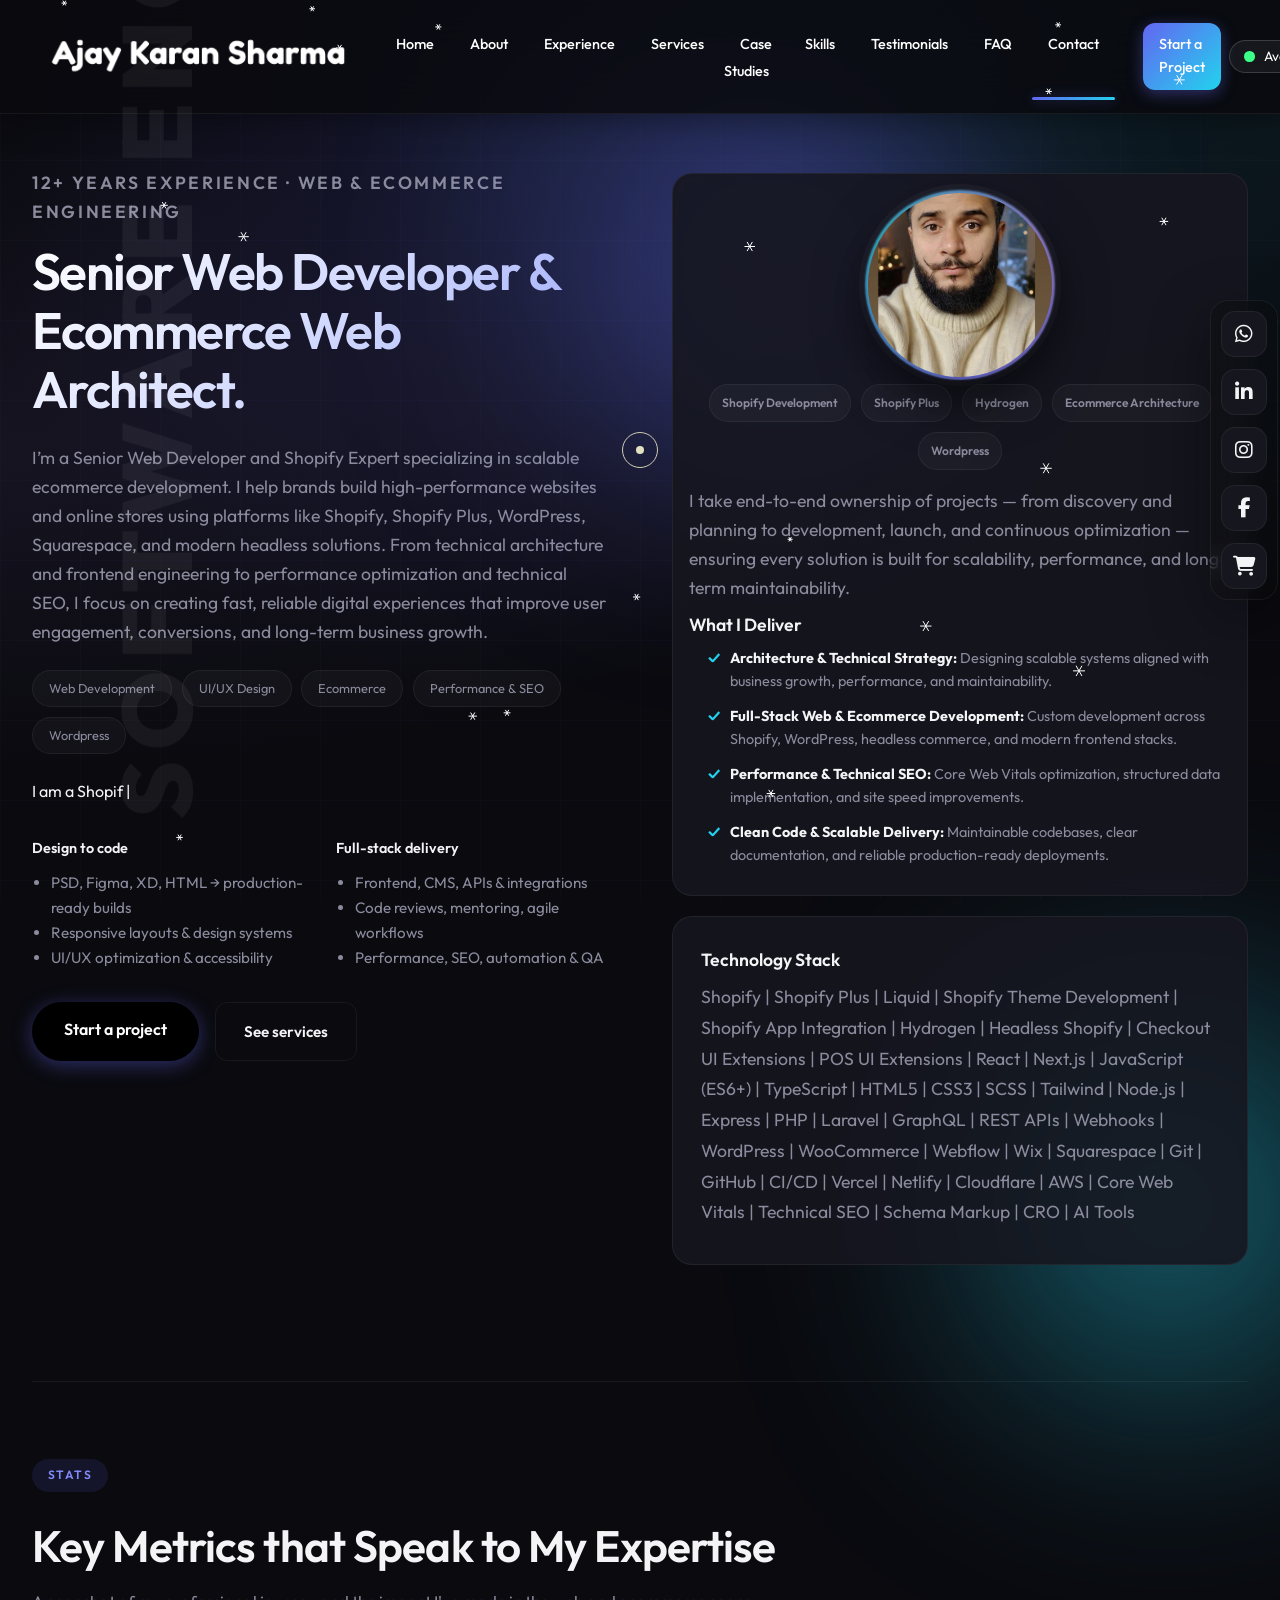
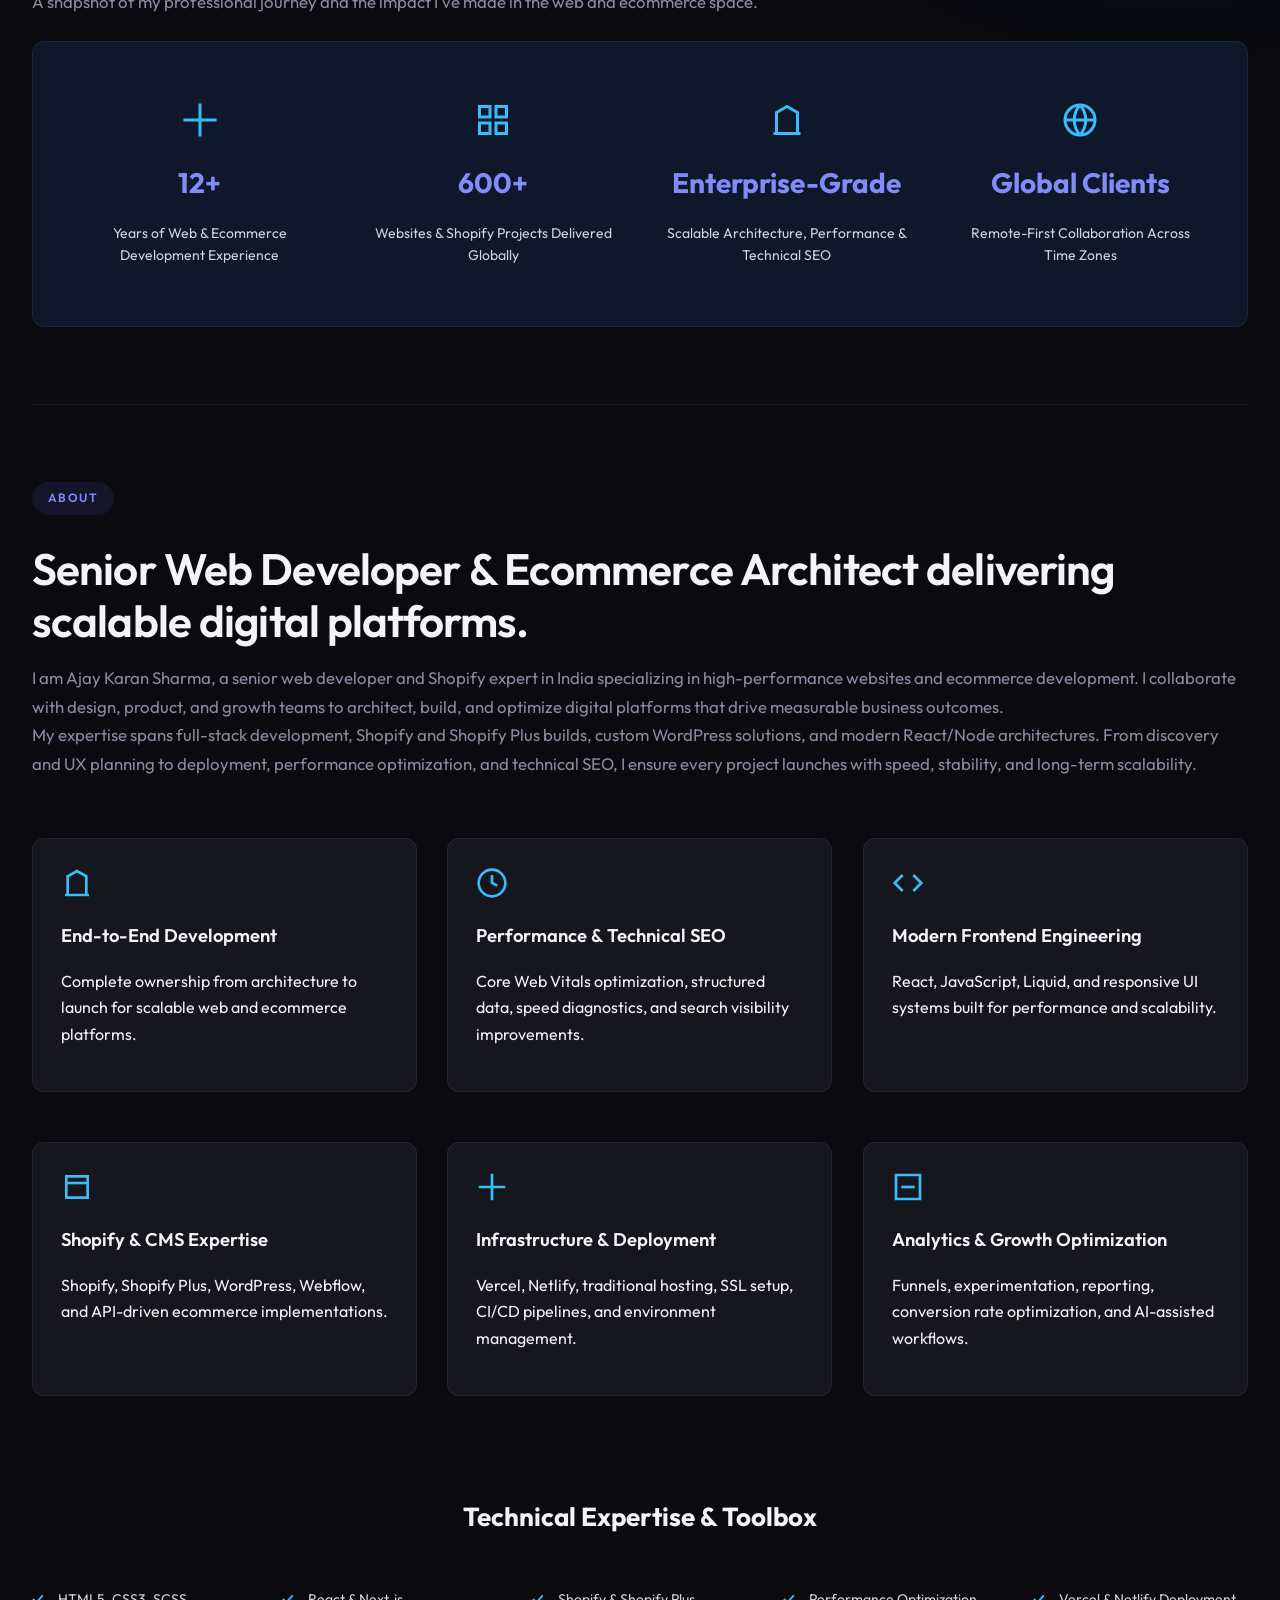
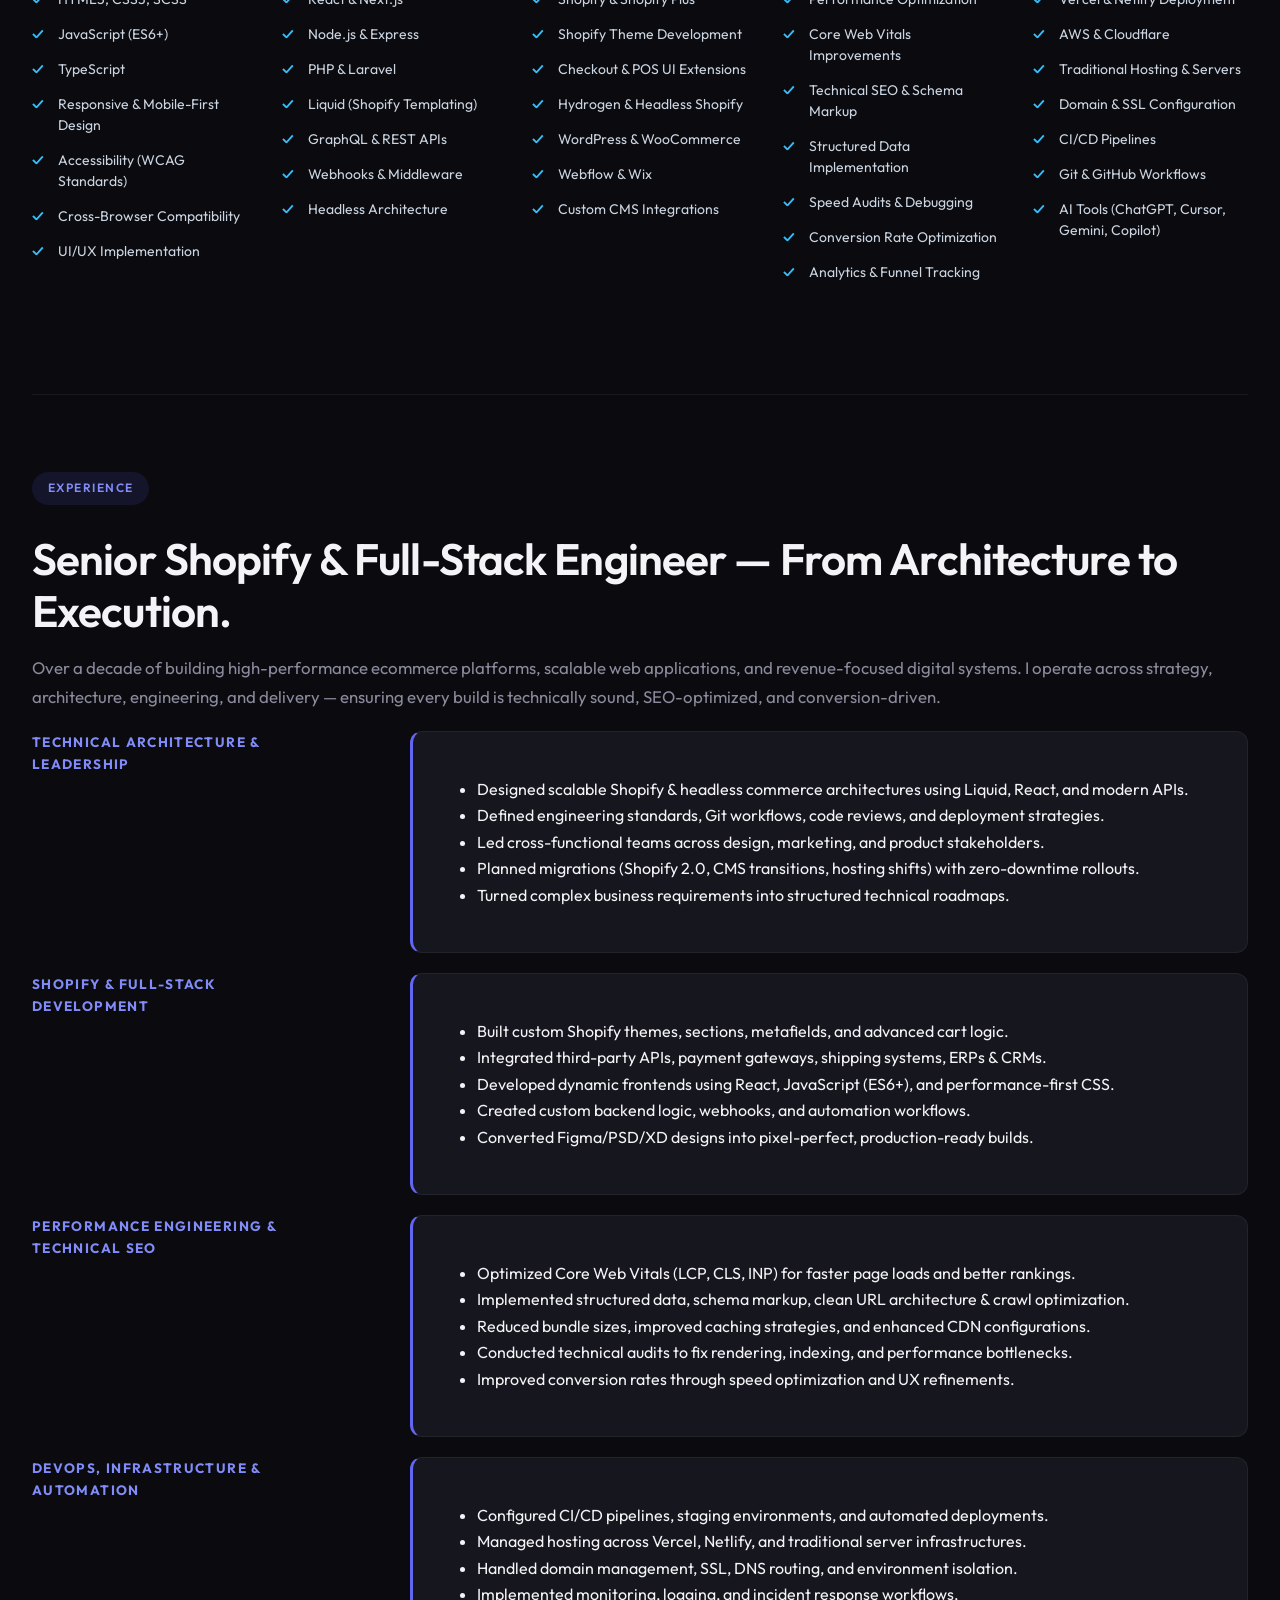
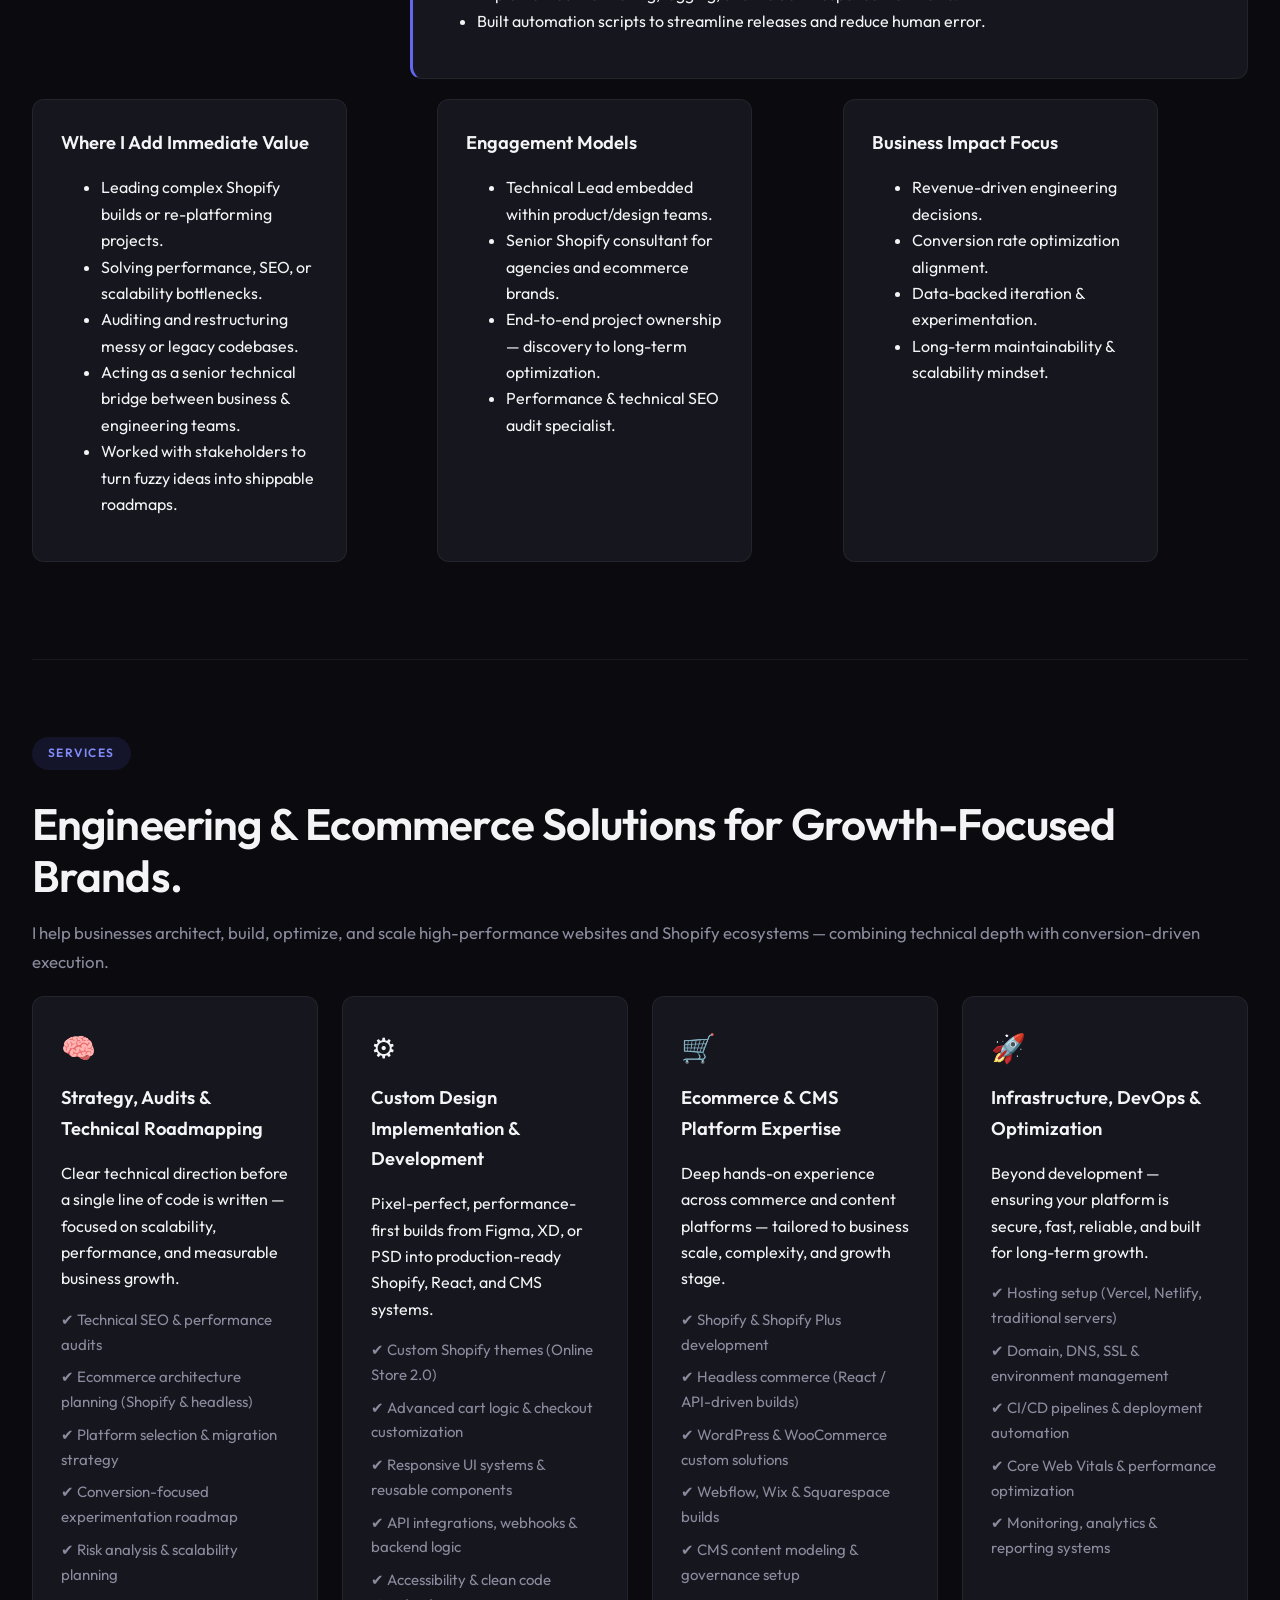
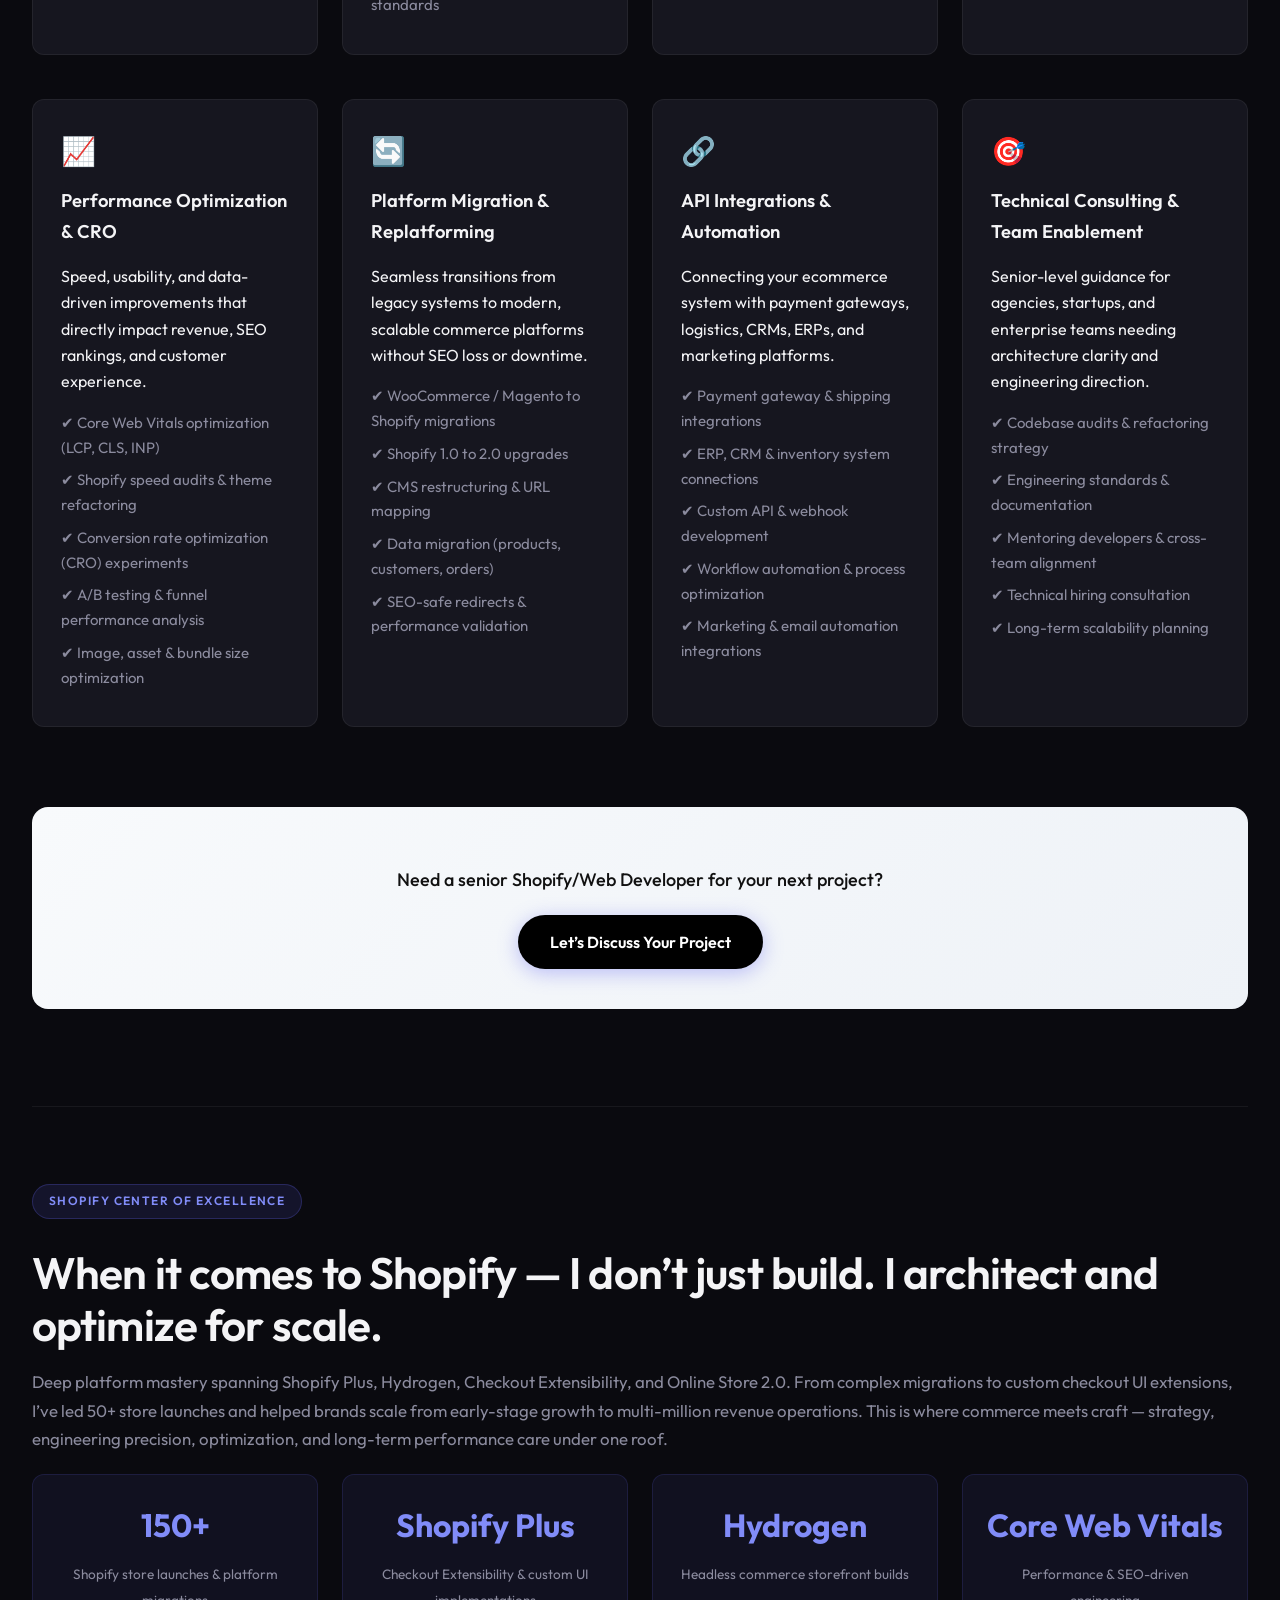
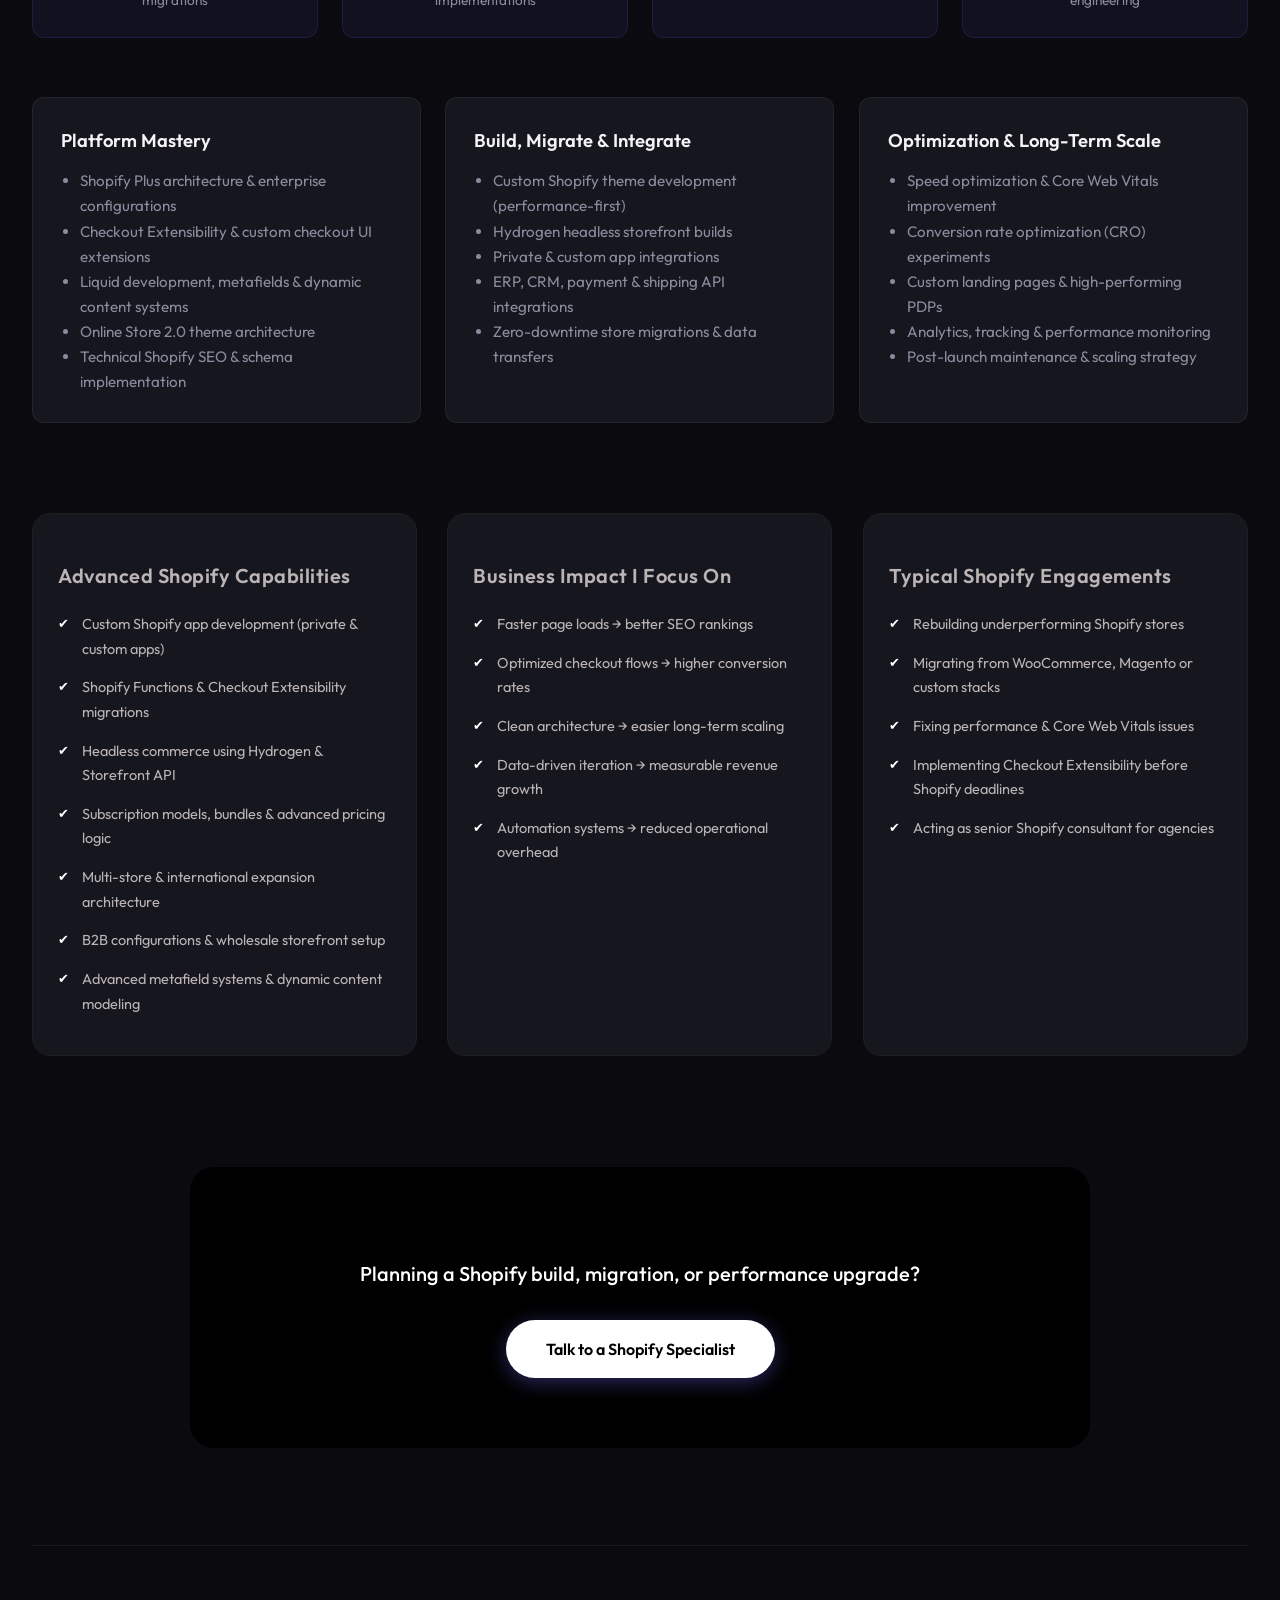
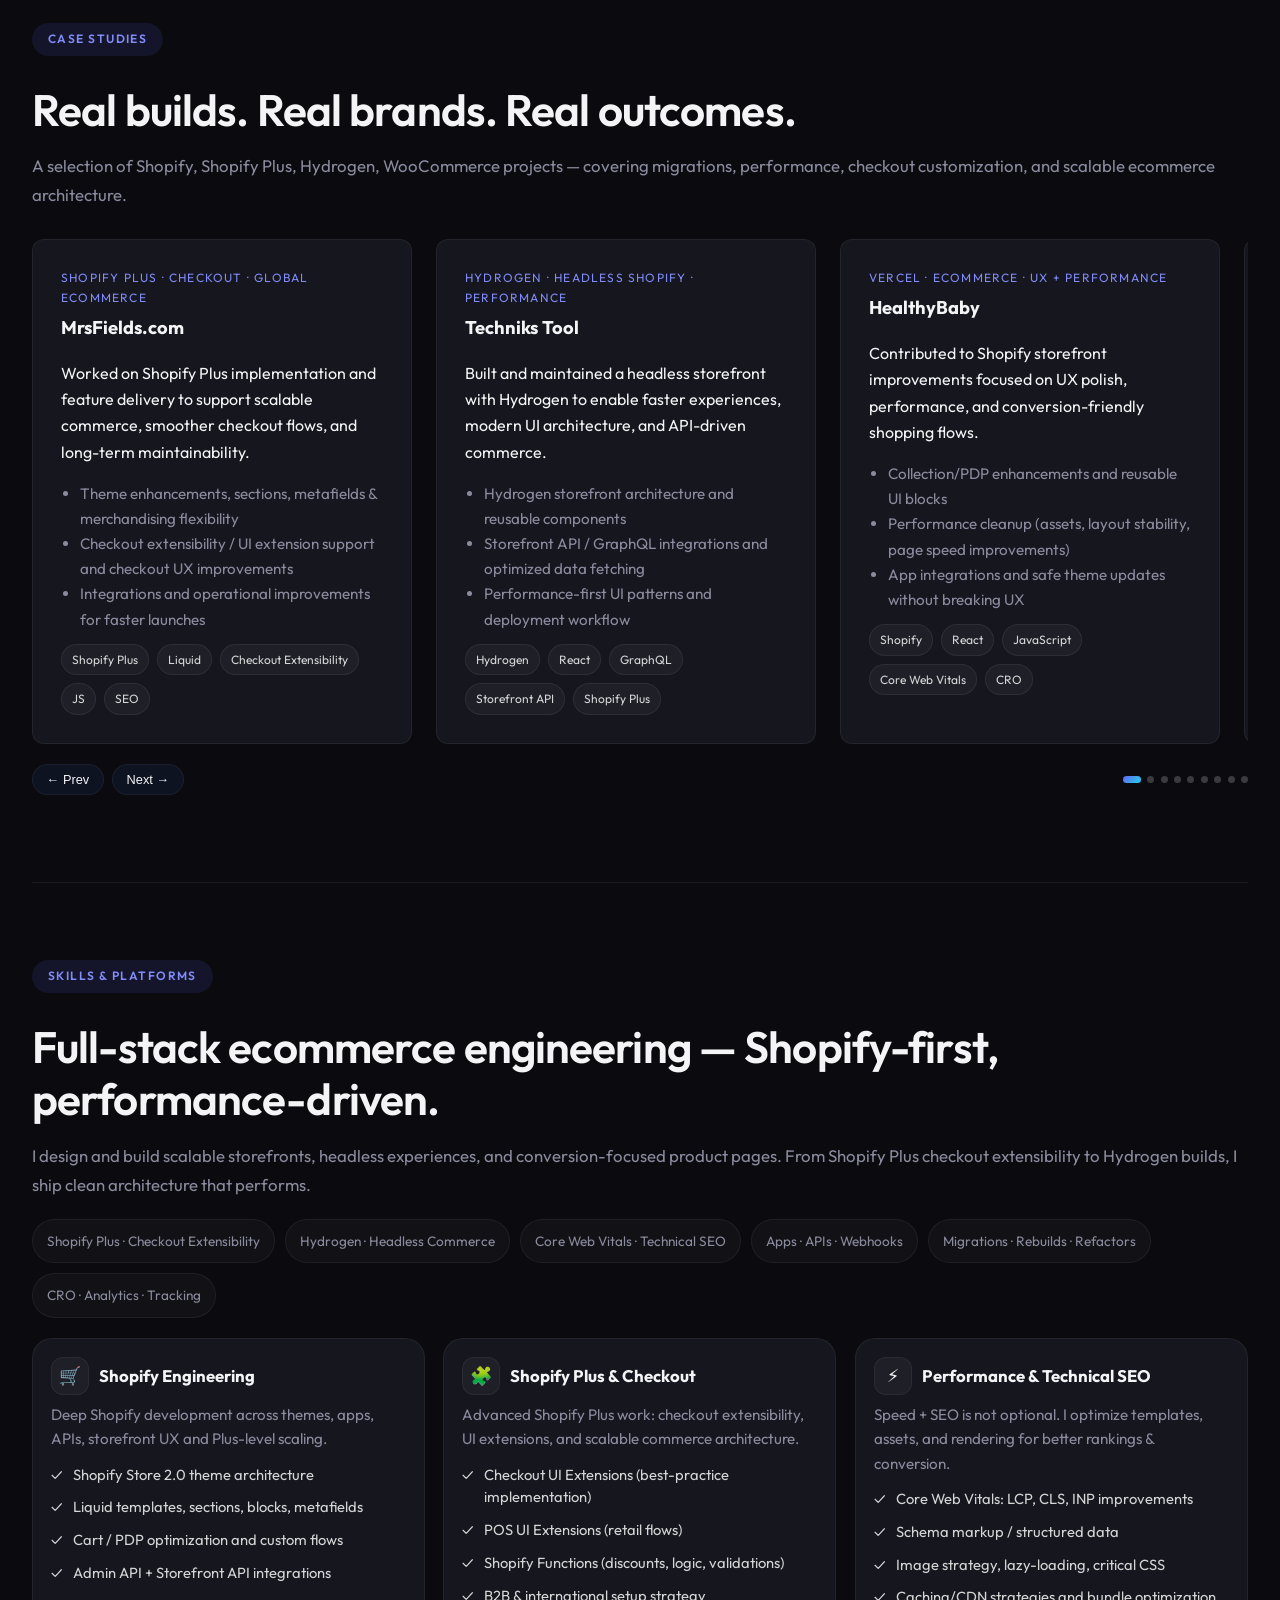
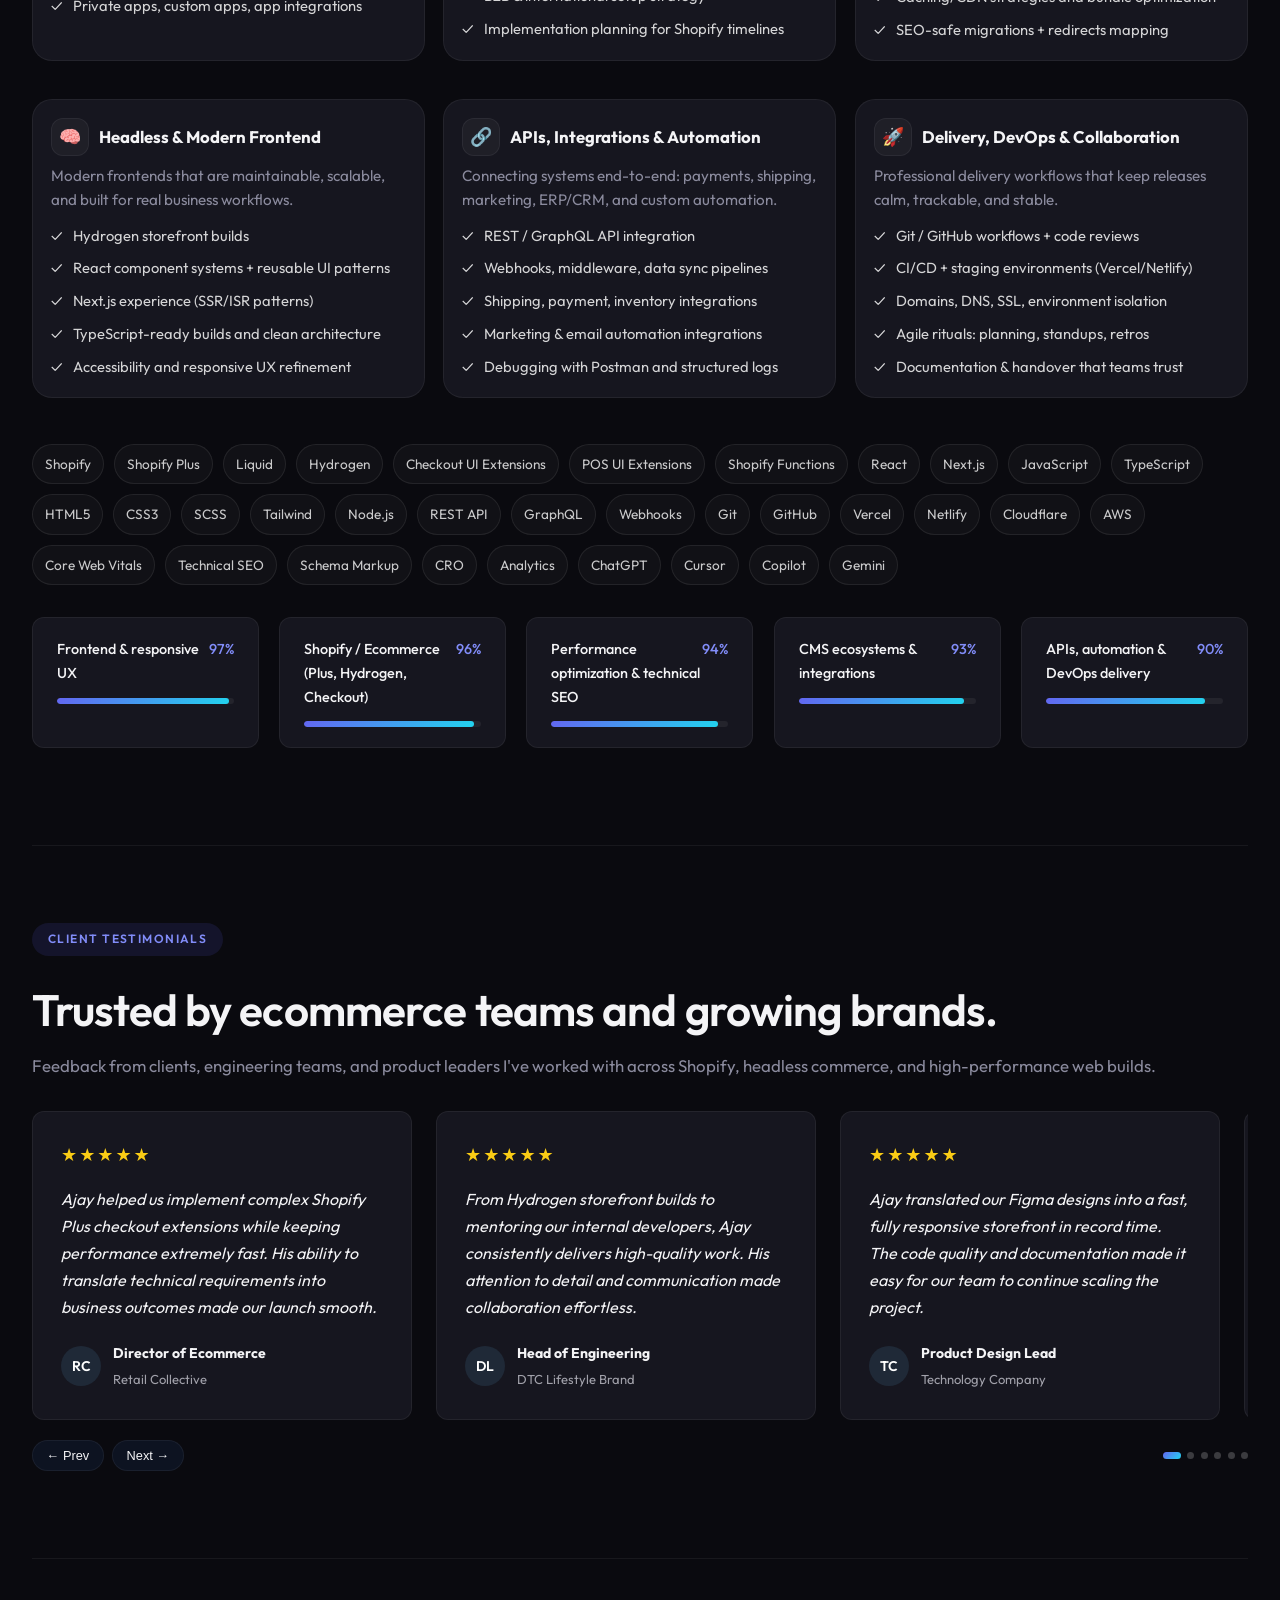
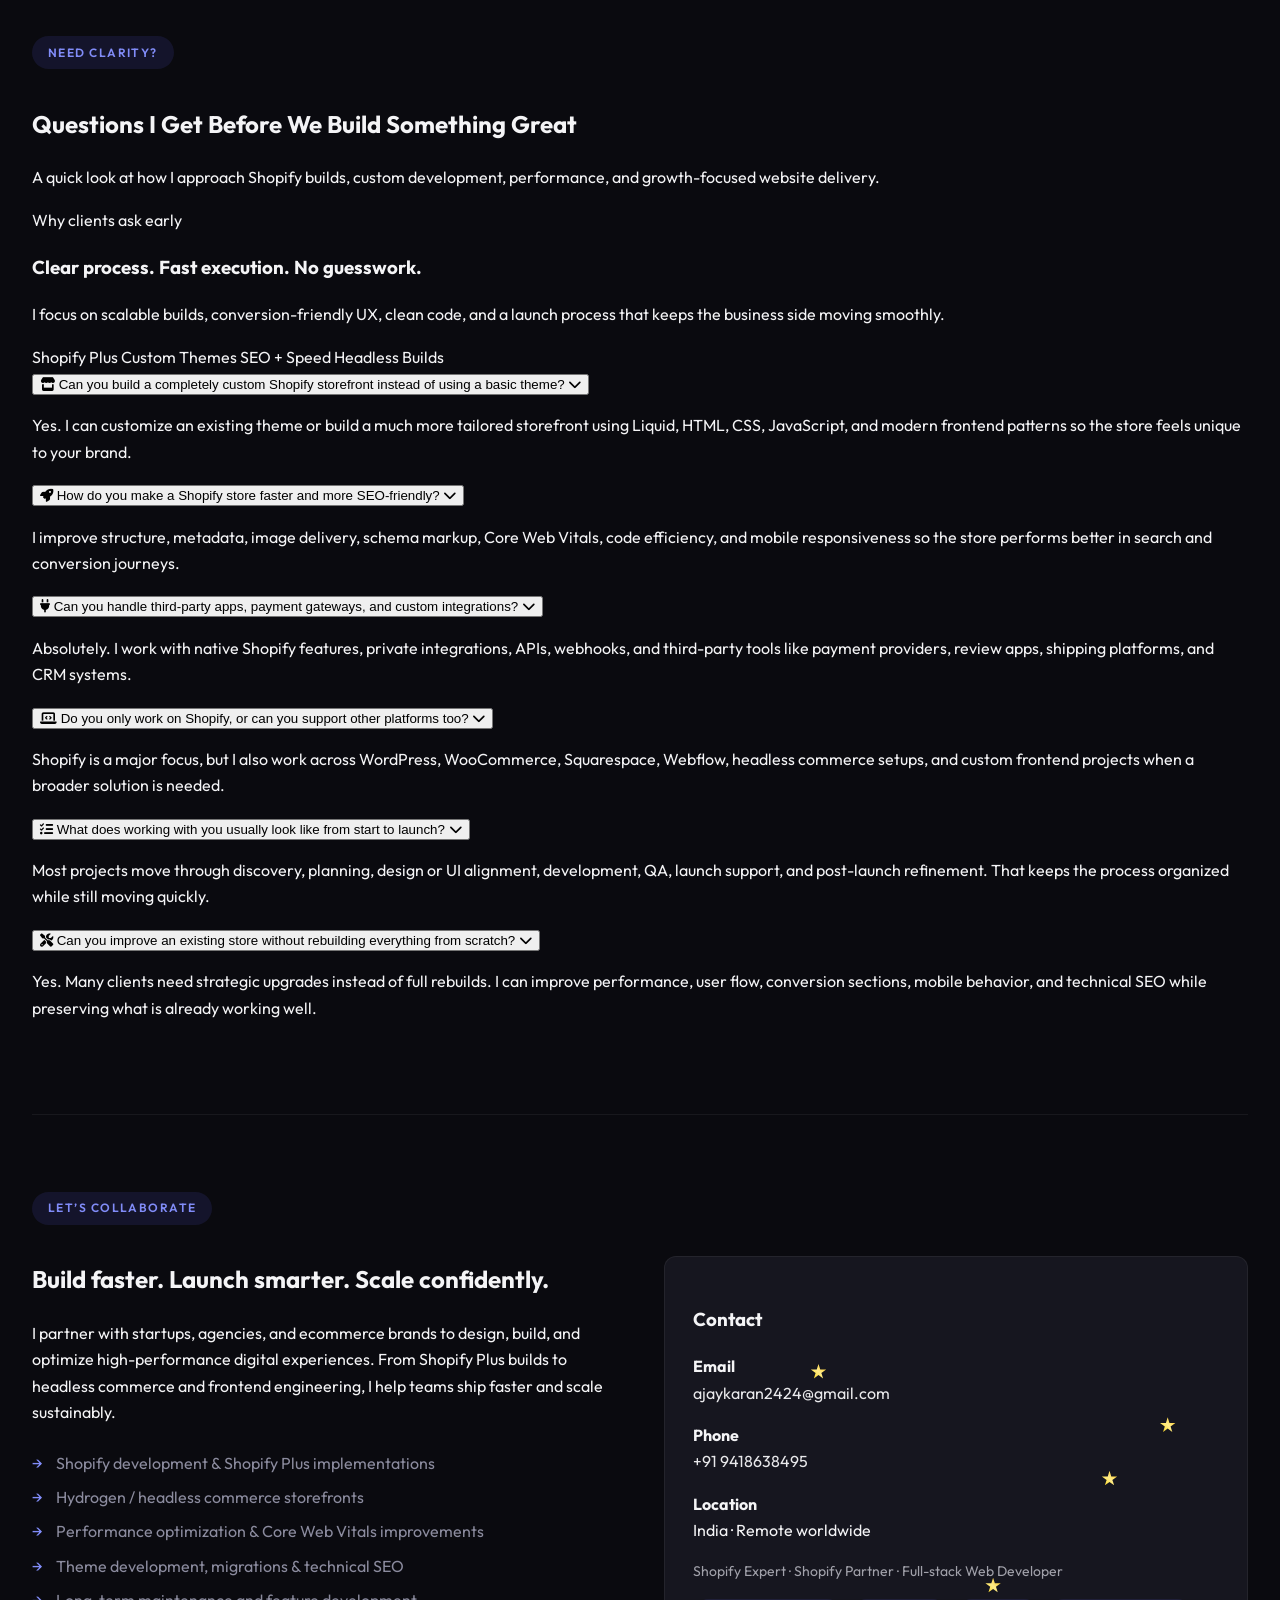
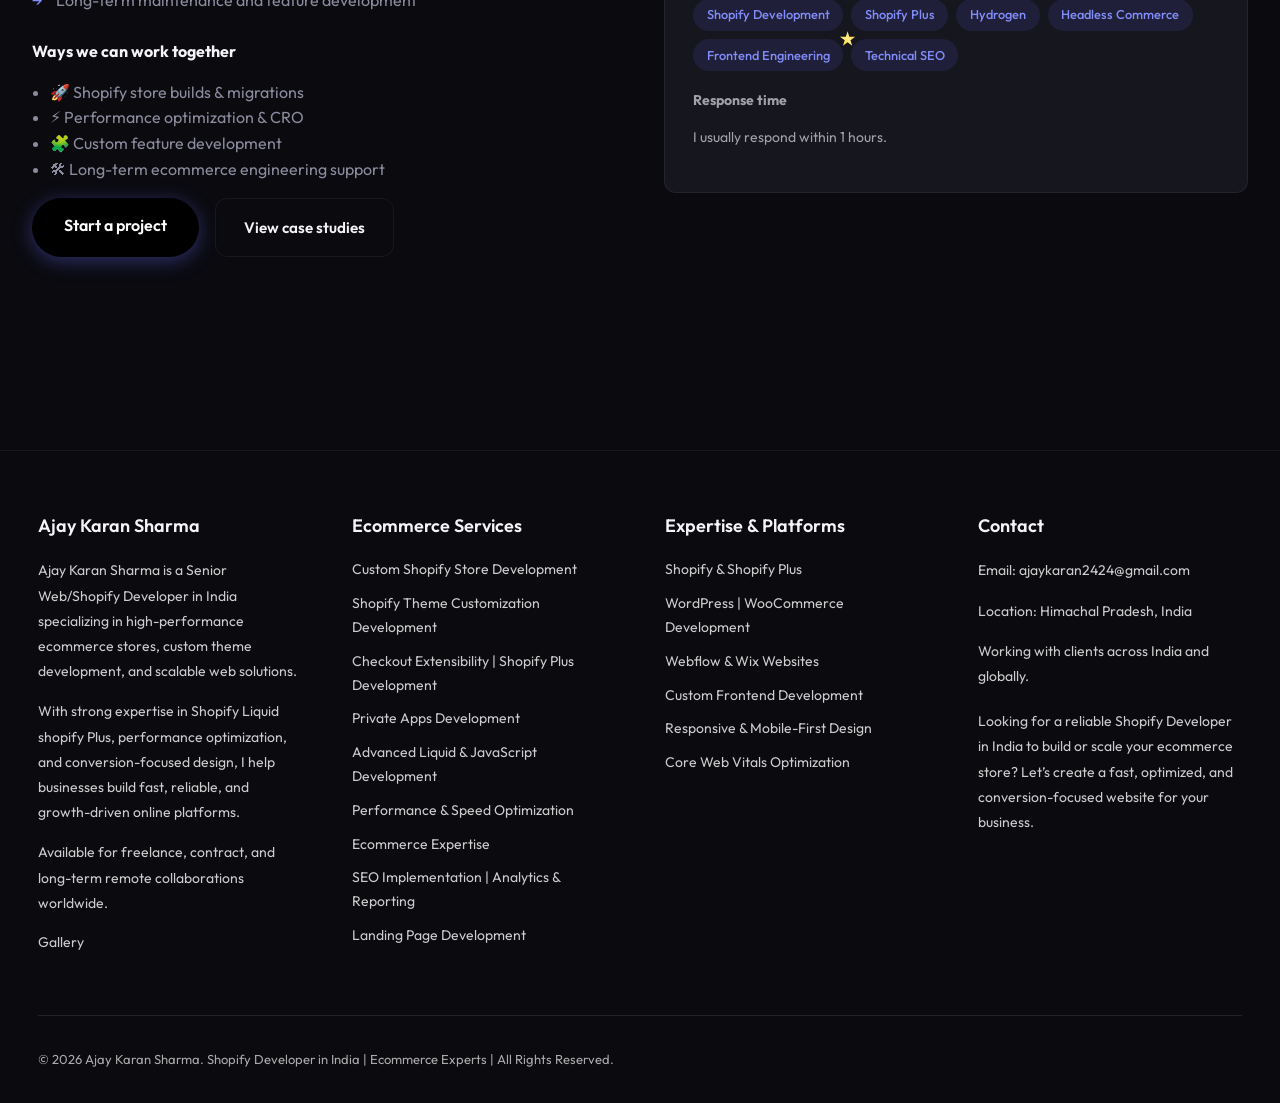
==== commit 989488d9: "Update index.html" ====
--- a/index.html
+++ b/index.html
@@ -2,14 +2,578 @@
 <html lang="en">
 
 <head>
+
+  <style>
+  html {
+    scroll-behavior: smooth;
+  }
+
+  body.cursor-enabled,
+  body.cursor-enabled a,
+  body.cursor-enabled button,
+  body.cursor-enabled .btn,
+  body.cursor-enabled .case-card,
+  body.cursor-enabled .copy-trigger,
+  body.cursor-enabled .accordion-header {
+    cursor: none;
+  }
+
+  .availability-badge {
+    display: inline-flex;
+    align-items: center;
+    gap: 0.55rem;
+    padding: 0.55rem 0.9rem;
+    border: 1px solid rgba(255, 255, 255, 0.16);
+    border-radius: 999px;
+    background: rgba(255, 255, 255, 0.06);
+    color: #fff;
+    font-size: 0.85rem;
+    line-height: 1;
+    backdrop-filter: blur(12px);
+    white-space: nowrap;
+  }
+
+  .availability-dot {
+    width: 0.65rem;
+    height: 0.65rem;
+    border-radius: 50%;
+    background: #3cff88;
+    box-shadow: 0 0 0 0 rgba(60, 255, 136, 0.7);
+    animation: pulseDot 1.8s infinite;
+  }
+
+  @keyframes pulseDot {
+    0% { box-shadow: 0 0 0 0 rgba(60, 255, 136, 0.7); }
+    70% { box-shadow: 0 0 0 12px rgba(60, 255, 136, 0); }
+    100% { box-shadow: 0 0 0 0 rgba(60, 255, 136, 0); }
+  }
+
+  .tilt-card {
+    transform-style: preserve-3d;
+    transition: transform 220ms ease, box-shadow 220ms ease;
+    will-change: transform;
+  }
+
+  .tilt-card > * {
+    transform: translateZ(18px);
+  }
+
+  .magnetic {
+    transition: transform 180ms ease;
+    will-change: transform;
+  }
+
+  .copy-trigger {
+    appearance: none;
+    border: 0;
+    background: transparent;
+    padding: 0;
+    color: inherit;
+    font: inherit;
+    text-align: left;
+  }
+
+  .contact-copy {
+    opacity: 0.95;
+    transition: opacity 0.2s ease, transform 0.2s ease;
+  }
+
+  .contact-copy:hover {
+    opacity: 1;
+    transform: translateY(-1px);
+  }
+
+  .copy-toast {
+    position: fixed;
+    left: 50%;
+    bottom: 24px;
+    transform: translate(-50%, 20px);
+    padding: 0.85rem 1.1rem;
+    border-radius: 999px;
+    background: rgba(10, 12, 18, 0.92);
+    color: #fff;
+    border: 1px solid rgba(255,255,255,0.12);
+    box-shadow: 0 18px 50px rgba(0,0,0,0.28);
+    opacity: 0;
+    visibility: hidden;
+    transition: all 0.25s ease;
+    z-index: 2000;
+  }
+
+  .copy-toast.show {
+    opacity: 1;
+    visibility: visible;
+    transform: translate(-50%, 0);
+  }
+
+  .custom-cursor,
+  .custom-cursor-dot {
+    position: fixed;
+    top: 0;
+    left: 0;
+    pointer-events: none;
+    z-index: 3000;
+    border-radius: 50%;
+    transform: translate(-50%, -50%);
+    mix-blend-mode: difference;
+  }
+
+  .custom-cursor {
+    width: 36px;
+    height: 36px;
+    border: 1px solid rgba(255,255,255,0.9);
+    transition: width 0.2s ease, height 0.2s ease, transform 0.08s linear;
+  }
+
+  .custom-cursor-dot {
+    width: 8px;
+    height: 8px;
+    background: #fff;
+    transition: transform 0.06s linear;
+  }
+
+  .cursor-active .custom-cursor {
+    width: 58px;
+    height: 58px;
+  }
+
+  .project-modal {
+    position: fixed;
+    inset: 0;
+    display: grid;
+    place-items: center;
+    padding: 1.25rem;
+    opacity: 0;
+    visibility: hidden;
+    transition: opacity 0.25s ease, visibility 0.25s ease;
+    z-index: 2200;
+  }
+
+  .project-modal.is-open {
+    opacity: 1;
+    visibility: visible;
+  }
+
+  .project-modal__backdrop {
+    position: absolute;
+    inset: 0;
+    background: rgba(6, 8, 14, 0.76);
+    backdrop-filter: blur(10px);
+  }
+
+  .project-modal__dialog {
+    position: relative;
+    width: min(760px, 100%);
+    max-height: 86vh;
+    overflow: auto;
+    border-radius: 24px;
+    padding: 1.5rem;
+    background: linear-gradient(180deg, rgba(22,24,33,0.96), rgba(12,14,21,0.96));
+    border: 1px solid rgba(255,255,255,0.1);
+    box-shadow: 0 30px 80px rgba(0,0,0,0.34);
+    color: #fff;
+  }
+
+  .project-modal__close {
+    position: absolute;
+    top: 14px;
+    right: 14px;
+    width: 42px;
+    height: 42px;
+    border-radius: 50%;
+    border: 1px solid rgba(255,255,255,0.14);
+    background: rgba(255,255,255,0.05);
+    color: #fff;
+    font-size: 1.4rem;
+  }
+
+  .project-modal__category {
+    margin: 0 0 0.6rem;
+    opacity: 0.72;
+    font-size: 0.9rem;
+    letter-spacing: 0.03em;
+    text-transform: uppercase;
+  }
+
+  .project-modal__description {
+    margin: 0.9rem 0 1rem;
+    opacity: 0.92;
+  }
+
+  .project-modal__list {
+    padding-left: 1.2rem;
+    margin: 0 0 1rem;
+  }
+
+  .project-modal__tech {
+    display: flex;
+    flex-wrap: wrap;
+    gap: 0.6rem;
+  }
+
+  .project-modal__tech span {
+    padding: 0.45rem 0.8rem;
+    border-radius: 999px;
+    background: rgba(255,255,255,0.08);
+    border: 1px solid rgba(255,255,255,0.08);
+    font-size: 0.88rem;
+  }
+
+  .reveal-enhanced {
+    opacity: 0;
+    transform: translateY(32px);
+    transition: opacity 0.75s ease, transform 0.75s ease;
+    transition-delay: var(--reveal-delay, 0ms);
+    will-change: transform, opacity;
+  }
+
+  .reveal-enhanced.revealed {
+    opacity: 1;
+    transform: translateY(0);
+  }
+
+  @media (max-width: 992px) {
+    .availability-badge {
+      display: none;
+    }
+  }
+
+  @media (prefers-reduced-motion: reduce) {
+    html { scroll-behavior: auto; }
+    .availability-dot,
+    .reveal-enhanced,
+    .tilt-card,
+    .magnetic,
+    .custom-cursor,
+    .custom-cursor-dot {
+      animation: none !important;
+      transition: none !important;
+    }
+  }
+</style>
+
+<!--
+====================================================
+C) JAVASCRIPT ADDITIONS
+Add near the bottom of your existing script, before </body>
+====================================================
+-->
+<script>
+  document.addEventListener("DOMContentLoaded", () => {
+    const reduceMotion = window.matchMedia("(prefers-reduced-motion: reduce)").matches;
+
+    const $$ = (selector, scope = document) => Array.from(scope.querySelectorAll(selector));
+
+    // -------------------------------------------------
+    // 1) APPLY HELPER CLASSES TO EXISTING ELEMENTS
+    // -------------------------------------------------
+    $$(".case-card, .info-card, .service-card, .skill-card, .impact-card, .shopify-card, .floating-card").forEach((el) => {
+      el.classList.add("tilt-card");
+    });
+
+    $$(".btn, .btn-primary, .btn-outline, .start-project-btn, .slider-btn").forEach((el) => {
+      el.classList.add("magnetic");
+    });
+
+    $$(".reveal").forEach((el, index) => {
+      el.classList.add("reveal-enhanced");
+      el.style.setProperty("--reveal-delay", `${(index % 4) * 70}ms`);
+    });
+
+    // -------------------------------------------------
+    // 2) 3D TILT CARDS
+    // -------------------------------------------------
+    if (!reduceMotion) {
+      $$(".tilt-card").forEach((card) => {
+        const resetCard = () => {
+          card.style.transform = "perspective(1200px) rotateX(0deg) rotateY(0deg) scale3d(1,1,1)";
+        };
+
+        card.addEventListener("mousemove", (event) => {
+          const rect = card.getBoundingClientRect();
+          const x = event.clientX - rect.left;
+          const y = event.clientY - rect.top;
+          const rotateY = ((x / rect.width) - 0.5) * 14;
+          const rotateX = ((y / rect.height) - 0.5) * -14;
+          card.style.transform = `perspective(1200px) rotateX(${rotateX}deg) rotateY(${rotateY}deg) scale3d(1.01,1.01,1.01)`;
+        });
+
+        card.addEventListener("mouseleave", resetCard);
+        card.addEventListener("blur", resetCard, true);
+      });
+    }
+
+    // -------------------------------------------------
+    // 3) MAGNETIC BUTTONS
+    // -------------------------------------------------
+    if (!reduceMotion) {
+      $$(".magnetic").forEach((button) => {
+        const strength = 18;
+
+        button.addEventListener("mousemove", (event) => {
+          const rect = button.getBoundingClientRect();
+          const relX = event.clientX - rect.left - rect.width / 2;
+          const relY = event.clientY - rect.top - rect.height / 2;
+          button.style.transform = `translate(${relX / strength}px, ${relY / strength}px)`;
+        });
+
+        button.addEventListener("mouseleave", () => {
+          button.style.transform = "translate(0, 0)";
+        });
+      });
+    }
+
+    // -------------------------------------------------
+    // 4) TEXT SCRAMBLE EFFECT
+    // -------------------------------------------------
+    const scrambleChars = "ABCDEFGHIJKLMNOPQRSTUVWXYZ1234567890!@#$%&*";
+
+    const runScramble = (element) => {
+      const finalText = element.dataset.text || element.textContent.trim();
+      let frame = 0;
+      clearInterval(element._scrambleTimer);
+
+      element._scrambleTimer = setInterval(() => {
+        const output = finalText
+          .split("")
+          .map((char, index) => {
+            if (char === " ") return " ";
+            if (index < frame) return finalText[index];
+            return scrambleChars[Math.floor(Math.random() * scrambleChars.length)];
+          })
+          .join("");
+
+        element.textContent = output;
+        frame += 1 / 2;
+
+        if (frame >= finalText.length) {
+          clearInterval(element._scrambleTimer);
+          element.textContent = finalText;
+        }
+      }, 28);
+    };
+
+    $$(".scramble-text").forEach((el) => {
+      el.addEventListener("mouseenter", () => runScramble(el));
+      el.addEventListener("focus", () => runScramble(el));
+    });
+
+    // -------------------------------------------------
+    // 5) COPY TO CLIPBOARD + TOAST
+    // -------------------------------------------------
+    const toast = document.querySelector(".copy-toast");
+
+    const showToast = (message = "Copied!") => {
+      if (!toast) return;
+      toast.textContent = message;
+      toast.classList.add("show");
+      clearTimeout(showToast._timer);
+      showToast._timer = setTimeout(() => toast.classList.remove("show"), 1800);
+    };
+
+    $$(".copy-trigger").forEach((trigger) => {
+      trigger.addEventListener("click", async () => {
+        const value = trigger.dataset.copy;
+        if (!value) return;
+
+        try {
+          await navigator.clipboard.writeText(value);
+          showToast(`${value} copied`);
+        } catch (error) {
+          const helper = document.createElement("textarea");
+          helper.value = value;
+          document.body.appendChild(helper);
+          helper.select();
+          document.execCommand("copy");
+          helper.remove();
+          showToast(`${value} copied`);
+        }
+      });
+    });
+
+    // -------------------------------------------------
+    // 6) CUSTOM ANIMATED CURSOR
+    // -------------------------------------------------
+    const cursor = document.querySelector(".custom-cursor");
+    const cursorDot = document.querySelector(".custom-cursor-dot");
+
+    if (cursor && cursorDot && !reduceMotion && window.innerWidth > 991) {
+      document.body.classList.add("cursor-enabled");
+
+      let mouseX = window.innerWidth / 2;
+      let mouseY = window.innerHeight / 2;
+      let cursorX = mouseX;
+      let cursorY = mouseY;
+      let dotX = mouseX;
+      let dotY = mouseY;
+
+      document.addEventListener("mousemove", (event) => {
+        mouseX = event.clientX;
+        mouseY = event.clientY;
+      });
+
+      const animateCursor = () => {
+        cursorX += (mouseX - cursorX) * 0.16;
+        cursorY += (mouseY - cursorY) * 0.16;
+        dotX += (mouseX - dotX) * 0.35;
+        dotY += (mouseY - dotY) * 0.35;
+
+        cursor.style.transform = `translate(${cursorX}px, ${cursorY}px) translate(-50%, -50%)`;
+        cursorDot.style.transform = `translate(${dotX}px, ${dotY}px) translate(-50%, -50%)`;
+
+        requestAnimationFrame(animateCursor);
+      };
+
+      animateCursor();
+
+      $$("a, button, .btn, .case-card, .accordion-header, .copy-trigger, .slider-btn").forEach((el) => {
+        el.addEventListener("mouseenter", () => document.body.classList.add("cursor-active"));
+        el.addEventListener("mouseleave", () => document.body.classList.remove("cursor-active"));
+      });
+    }
+
+    // -------------------------------------------------
+    // 7) COUNT-UP STATS ON SCROLL
+    // -------------------------------------------------
+    const animateCount = (element) => {
+      const target = Number(element.dataset.target || 0);
+      const suffix = element.dataset.suffix || "";
+      const duration = 1400;
+      const startTime = performance.now();
+
+      const step = (now) => {
+        const progress = Math.min((now - startTime) / duration, 1);
+        const eased = 1 - Math.pow(1 - progress, 3);
+        const value = Math.round(target * eased);
+        element.textContent = `${value}${suffix}`;
+        if (progress < 1) requestAnimationFrame(step);
+      };
+
+      requestAnimationFrame(step);
+    };
+
+    const countObserver = new IntersectionObserver((entries, observer) => {
+      entries.forEach((entry) => {
+        if (!entry.isIntersecting) return;
+        const el = entry.target;
+        if (!el.dataset.counted) {
+          el.dataset.counted = "true";
+          animateCount(el);
+        }
+        observer.unobserve(el);
+      });
+    }, { threshold: 0.45 });
+
+    $$(".count-up").forEach((el) => countObserver.observe(el));
+
+    // -------------------------------------------------
+    // 8) PROJECT MODAL POPUPS
+    // -------------------------------------------------
+    const modal = document.querySelector(".project-modal");
+    const modalTitle = document.getElementById("projectModalTitle");
+    const modalCategory = document.getElementById("projectModalCategory");
+    const modalDescription = document.getElementById("projectModalDescription");
+    const modalList = document.getElementById("projectModalList");
+    const modalTech = document.getElementById("projectModalTech");
+
+    const closeModal = () => {
+      if (!modal) return;
+      modal.classList.remove("is-open");
+      modal.setAttribute("aria-hidden", "true");
+      document.body.style.overflow = "";
+    };
+
+    const openModal = (card) => {
+      if (!modal || !card) return;
+
+      modalTitle.textContent = card.dataset.modalTitle || "Project Details";
+      modalCategory.textContent = card.dataset.modalCategory || "";
+      modalDescription.textContent = card.dataset.modalDescription || "";
+
+      const points = JSON.parse(card.dataset.modalPoints || "[]");
+      const tech = JSON.parse(card.dataset.modalTech || "[]");
+
+      modalList.innerHTML = points.map((point) => `<li>${point}</li>`).join("");
+      modalTech.innerHTML = tech.map((item) => `<span>${item}</span>`).join("");
+
+      modal.classList.add("is-open");
+      modal.setAttribute("aria-hidden", "false");
+      document.body.style.overflow = "hidden";
+    };
+
+    $$(".modal-trigger").forEach((card) => {
+      card.addEventListener("click", () => openModal(card));
+      card.addEventListener("keydown", (event) => {
+        if (event.key === "Enter" || event.key === " ") {
+          event.preventDefault();
+          openModal(card);
+        }
+      });
+    });
+
+    $$('[data-close-modal]').forEach((el) => {
+      el.addEventListener("click", closeModal);
+    });
+
+    document.addEventListener("keydown", (event) => {
+      if (event.key === "Escape") closeModal();
+    });
+
+    // -------------------------------------------------
+    // 9) KEYBOARD NAVIGATION SHORTCUTS
+    // -------------------------------------------------
+    const shortcutMap = {
+      h: "#home",
+      a: "#about",
+      e: "#experience",
+      s: "#services",
+      p: "#cases",
+      k: "#skills",
+      t: "#testimonials",
+      f: "#faq",
+      c: "#contact"
+    };
+
+    document.addEventListener("keydown", (event) => {
+      const tag = document.activeElement?.tagName?.toLowerCase();
+      const isTyping = tag === "input" || tag === "textarea" || document.activeElement?.isContentEditable;
+      if (isTyping || event.metaKey || event.ctrlKey || event.altKey) return;
+
+      const target = shortcutMap[event.key.toLowerCase()];
+      if (!target) return;
+
+      const section = document.querySelector(target);
+      if (section) {
+        section.scrollIntoView({ behavior: reduceMotion ? "auto" : "smooth", block: "start" });
+        showToast(`Jumped to ${target.replace("#", "")}`);
+      }
+    });
+
+    // -------------------------------------------------
+    // 10) ENHANCED SCROLL REVEAL ANIMATIONS
+    // -------------------------------------------------
+    const revealObserver = new IntersectionObserver((entries, observer) => {
+      entries.forEach((entry) => {
+        if (!entry.isIntersecting) return;
+        entry.target.classList.add("revealed");
+        observer.unobserve(entry.target);
+      });
+    }, {
+      threshold: 0.14,
+      rootMargin: "0px 0px -40px 0px"
+    });
+
+    $$(".reveal-enhanced").forEach((el) => revealObserver.observe(el));
+  });
+</script>
   <meta name="google-site-verification" content="-9mS_vuvHeGpJnYEJ3FiP0QaOUxpYy_w58vJu20p65I" />
-  <!-- <script>
+  <script>
     document.addEventListener('contextmenu', event => event.preventDefault());
     document.onkeydown = function (e) {
       if (e.keyCode == 123) { return false; } // Block F12
       if (e.ctrlKey && e.shiftKey && e.keyCode == 'I'.charCodeAt(0)) { return false; } // Block Ctrl+Shift+I
     }
-  </script> -->
+  </script>
   <meta charset="UTF-8" />
   <meta name="viewport" content="width=device-width, initial-scale=1.0" />
   <title>Ajay Karan Sharma | Senior Web Developer, Ecommerce Architect & Shopify Expert</title>
@@ -69,1859 +633,2470 @@
   <script defer src="/_vercel/insights/script.js"></script>
 </head>
 
-<body>
-  <div class="scroll-progress" aria-hidden="true"></div>
-  <div class="bg-grid" aria-hidden="true"></div>
-  <div class="nav-overlay" aria-hidden="true"></div>
-  <header class="site-header">
-    <nav class="primary-nav">
-  
-      <a href="#home" class="logos">
-        <img src="./images/ajay karan sharma white.png" alt="Ajay Karan Sharma">
-      </a>
-  
-      <button class="nav-toggle" aria-label="Toggle navigation">
-        <span></span>
-        <span></span>
-        <span></span>
-      </button>
-  
-      <div class="nav-links-wrapper">
-        <ul>
-          <li><a href="#home" class="active">Home</a></li>
-          <li><a href="#about">About</a></li>
-          <li><a href="#experience">Experience</a></li>
-          <li><a href="#services">Services</a></li>
-          <li><a href="#cases">Case Studies</a></li>
-          <li><a href="#skills">Skills</a></li>
-          <li><a href="#testimonials">Testimonials</a></li>
-          <li><a href="#contact">Contact</a></li>
-        </ul>
-  
-        <a href="#contact" class="start-project-btn">Start a Project</a>
-  
-        <span class="nav-indicator"></span>
+  <body>
+    <div class="scroll-progress" aria-hidden="true"></div>
+    <div class="bg-grid" aria-hidden="true"></div>
+    <div class="nav-overlay" aria-hidden="true"></div>
+    <header class="site-header">
+      <nav class="primary-nav">
+        <a href="#home" class="logos">
+          <img
+            src="./images/ajay karan sharma white.png"
+            alt="Ajay Karan Sharma"
+          />
+        </a>
+
+        <button class="nav-toggle" aria-label="Toggle navigation">
+          <span></span>
+          <span></span>
+          <span></span>
+        </button>
+
+        <div class="nav-links-wrapper">
+          <ul>
+            <li><a href="#home" class="active">Home</a></li>
+            <li><a href="#about">About</a></li>
+            <li><a href="#experience">Experience</a></li>
+            <li><a href="#services">Services</a></li>
+            <li><a href="#cases">Case Studies</a></li>
+            <li><a href="#skills">Skills</a></li>
+            <li><a href="#testimonials">Testimonials</a></li>
+            <li><a href="#faq">FAQ</a></li>
+            <li><a href="#contact">Contact</a></li>
+          </ul>
+
+          <a href="#contact" class="start-project-btn">Start a Project</a>
+<!-- 1) ADD inside .nav-links-wrapper, just before .nav-indicator -->
+<div class="availability-badge" aria-label="Available for Projects">
+  <span class="availability-dot"></span>
+  <span>Available for Projects</span>
+</div>
+          <span class="nav-indicator"></span>
+        </div>
+      </nav>
+    </header>
+
+    <main>
+      <section id="home" class="panel hero" data-bg="SOFTWARE ENGINEER">
+        <div class="hero-content">
+          <p class="eyebrow">
+            12+ Years Experience · Web & Ecommerce Engineering
+          </p>
+          <h1>Senior Web Developer & Ecommerce Web Architect.</h1>
+          <p>
+            I’m a Senior Web Developer and Shopify Expert specializing in
+            scalable ecommerce development. I help brands build high-performance
+            websites and online stores using platforms like Shopify, Shopify
+            Plus, WordPress, Squarespace, and modern headless solutions. From
+            technical architecture and frontend engineering to performance
+            optimization and technical SEO, I focus on creating fast, reliable
+            digital experiences that improve user engagement, conversions, and
+            long-term business growth.
+          </p>
+          <div class="hero-badges">
+            <span>Web Development</span>
+            <span>UI/UX Design</span>
+            <span>Ecommerce</span>
+            <span>Performance & SEO</span> <span>Wordpress</span>
+          </div>
+
+          <!-- Animated Typing Effect -->
+          <div class="typing-container">
+            <span class="typing-prefix">I am a </span>
+            <span
+              class="typing-text"
+              data-words="Shopify Expert,Ecommerce Architect,Full-Stack Developer,Performance Optimizer,Technical SEO Specialist"
+            ></span>
+            <span class="typing-cursor">|</span>
+          </div>
+          <div class="hero-list">
+            <div class="hero-list__column">
+              <h4>Design to code</h4>
+              <ul>
+                <li>PSD, Figma, XD, HTML → production-ready builds</li>
+                <li>Responsive layouts & design systems</li>
+                <li>UI/UX optimization & accessibility</li>
+              </ul>
+            </div>
+            <div class="hero-list__column">
+              <h4>Full-stack delivery</h4>
+              <ul>
+                <li>Frontend, CMS, APIs & integrations</li>
+                <li>Code reviews, mentoring, agile workflows</li>
+                <li>Performance, SEO, automation & QA</li>
+              </ul>
+            </div>
+          </div>
+          <div class="cta">
+            <a class="btn btn-primary" href="#contact">Start a project</a>
+            <a class="btn btn-outline" href="#services">See services</a>
+          </div>
+        </div>
+        <div class="hero-showcase">
+          <!-- Background glow lights -->
+          <div class="floating-light light-one" aria-hidden="true"></div>
+          <div class="floating-light light-two" aria-hidden="true"></div>
+
+          <!-- Profile / What I deliver card -->
+          <article class="floating-card primary profile-card">
+            <div class="profile-card__left">
+              <div class="profile-wrapper">
+                <div class="profile-ring"></div>
+                <img
+                  src="profile.jpg"
+                  alt="Ajay Karan Sharma Senior Shopify Developer"
+                  class="profile-photo"
+                />
+              </div>
+
+              <div class="profile-badges">
+                <span class="badge-pill">Shopify Development</span>
+                <span class="badge-pill">Shopify Plus</span>
+                <span class="badge-pill">Hydrogen</span>
+                <span class="badge-pill">Ecommerce Architecture</span>
+                <span class="badge-pill">Wordpress</span>
+              </div>
+            </div>
+
+            <div class="profile-card__right">
+              <p class="deliver-intro">
+                I take end-to-end ownership of projects — from discovery and
+                planning to development, launch, and continuous optimization —
+                ensuring every solution is built for scalability, performance,
+                and long-term maintainability.
+              </p>
+
+              <h3>What I Deliver</h3>
+
+              <ul class="deliver-list">
+                <li>
+                  <strong>Architecture & Technical Strategy:</strong> Designing
+                  scalable systems aligned with business growth, performance,
+                  and maintainability.
+                </li>
+
+                <li>
+                  <strong>Full-Stack Web & Ecommerce Development:</strong>
+                  Custom development across Shopify, WordPress, headless
+                  commerce, and modern frontend stacks.
+                </li>
+
+                <li>
+                  <strong>Performance & Technical SEO:</strong> Core Web Vitals
+                  optimization, structured data implementation, and site speed
+                  improvements.
+                </li>
+
+                <li>
+                  <strong>Clean Code & Scalable Delivery:</strong> Maintainable
+                  codebases, clear documentation, and reliable production-ready
+                  deployments.
+                </li>
+              </ul>
+            </div>
+          </article>
+
+          <!-- Tech stack card -->
+          <article class="floating-card secondary">
+            <h3>Technology Stack</h3>
+            <p class="tech-stack">
+              Shopify | Shopify Plus | Liquid | Shopify Theme Development |
+              Shopify App Integration | Hydrogen | Headless Shopify | Checkout
+              UI Extensions | POS UI Extensions | React | Next.js | JavaScript
+              (ES6+) | TypeScript | HTML5 | CSS3 | SCSS | Tailwind | Node.js |
+              Express | PHP | Laravel | GraphQL | REST APIs | Webhooks |
+              WordPress | WooCommerce | Webflow | Wix | Squarespace | Git |
+              GitHub | CI/CD | Vercel | Netlify | Cloudflare | AWS | Core Web
+              Vitals | Technical SEO | Schema Markup | CRO | AI Tools
+            </p>
+          </article>
+        </div>
+      </section>
+
+      <section id="stats" class="panel" data-bg="STATS">
+        <div class="section-heading reveal">
+          <span class="section-pill">Stats</span>
+          <h2>Key Metrics that Speak to My Expertise</h2>
+          <p>
+            A snapshot of my professional journey and the impact I've made in
+            the web and ecommerce space.
+          </p>
+        </div>
+        <div class="stats-ribbon">
+          <div class="stat-item">
+            <div class="stat-icon">
+              <!-- Experience Icon -->
+              <svg viewBox="0 0 24 24">
+                <path
+                  d="M12 1v22M1 12h22"
+                  stroke="currentColor"
+                  stroke-width="2"
+                  fill="none"
+                />
+              </svg>
+            </div>
+            <strong>12+</strong>
+            <span>Years of Web & Ecommerce Development Experience</span>
+          </div>
+
+          <div class="stat-item">
+            <div class="stat-icon">
+              <!-- Projects Icon -->
+              <svg viewBox="0 0 24 24">
+                <rect
+                  x="3"
+                  y="3"
+                  width="7"
+                  height="7"
+                  stroke="currentColor"
+                  stroke-width="2"
+                  fill="none"
+                />
+                <rect
+                  x="14"
+                  y="3"
+                  width="7"
+                  height="7"
+                  stroke="currentColor"
+                  stroke-width="2"
+                  fill="none"
+                />
+                <rect
+                  x="3"
+                  y="14"
+                  width="7"
+                  height="7"
+                  stroke="currentColor"
+                  stroke-width="2"
+                  fill="none"
+                />
+                <rect
+                  x="14"
+                  y="14"
+                  width="7"
+                  height="7"
+                  stroke="currentColor"
+                  stroke-width="2"
+                  fill="none"
+                />
+              </svg>
+            </div>
+            <strong>600+</strong>
+            <span>Websites & Shopify Projects Delivered Globally</span>
+          </div>
+
+          <div class="stat-item">
+            <div class="stat-icon">
+              <!-- Architecture Icon -->
+              <svg viewBox="0 0 24 24">
+                <path
+                  d="M3 21h18M5 21V7l7-4 7 4v14"
+                  stroke="currentColor"
+                  stroke-width="2"
+                  fill="none"
+                />
+              </svg>
+            </div>
+            <strong>Enterprise-Grade</strong>
+            <span>Scalable Architecture, Performance & Technical SEO</span>
+          </div>
+
+          <div class="stat-item">
+            <div class="stat-icon">
+              <!-- Global Icon -->
+              <svg viewBox="0 0 24 24">
+                <circle
+                  cx="12"
+                  cy="12"
+                  r="10"
+                  stroke="currentColor"
+                  stroke-width="2"
+                  fill="none"
+                />
+                <path
+                  d="M2 12h20M12 2a15 15 0 0 1 0 20M12 2a15 15 0 0 0 0 20"
+                  stroke="currentColor"
+                  stroke-width="2"
+                  fill="none"
+                />
+              </svg>
+            </div>
+            <strong>Global Clients</strong>
+            <span>Remote-First Collaboration Across Time Zones</span>
+          </div>
+        </div>
+      </section>
+
+      <section id="about" class="panel" data-bg="ABOUT ME">
+        <div class="section-heading reveal">
+          <span class="section-pill">About</span>
+          <h2 class="scramble-text" data-text="Senior Web Developer & Ecommerce Architect delivering scalable
+            digital platforms.">
+            Senior Web Developer & Ecommerce Architect delivering scalable
+            digital platforms.
+          </h2>
+
+          <p>
+            I am Ajay Karan Sharma, a senior web developer and Shopify expert in
+            India specializing in high-performance websites and ecommerce
+            development. I collaborate with design, product, and growth teams to
+            architect, build, and optimize digital platforms that drive
+            measurable business outcomes.
+          </p>
+
+          <p>
+            My expertise spans full-stack development, Shopify and Shopify Plus
+            builds, custom WordPress solutions, and modern React/Node
+            architectures. From discovery and UX planning to deployment,
+            performance optimization, and technical SEO, I ensure every project
+            launches with speed, stability, and long-term scalability.
+          </p>
+        </div>
+
+        <div class="six-grid">
+          <article class="info-card reveal">
+            <div class="card-icon">
+              <svg viewBox="0 0 24 24">
+                <path
+                  d="M3 21h18M5 21V7l7-4 7 4v14"
+                  stroke="currentColor"
+                  stroke-width="2"
+                  fill="none"
+                />
+              </svg>
+            </div>
+            <h3>End-to-End Development</h3>
+            <p>
+              Complete ownership from architecture to launch for scalable web
+              and ecommerce platforms.
+            </p>
+          </article>
+
+          <article class="info-card reveal">
+            <div class="card-icon">
+              <svg viewBox="0 0 24 24">
+                <circle
+                  cx="12"
+                  cy="12"
+                  r="10"
+                  stroke="currentColor"
+                  stroke-width="2"
+                  fill="none"
+                />
+                <path
+                  d="M12 6v6l4 2"
+                  stroke="currentColor"
+                  stroke-width="2"
+                  fill="none"
+                />
+              </svg>
+            </div>
+            <h3>Performance & Technical SEO</h3>
+            <p>
+              Core Web Vitals optimization, structured data, speed diagnostics,
+              and search visibility improvements.
+            </p>
+          </article>
+
+          <article class="info-card reveal">
+            <div class="card-icon">
+              <svg viewBox="0 0 24 24">
+                <path
+                  d="M16 18l6-6-6-6M8 6l-6 6 6 6"
+                  stroke="currentColor"
+                  stroke-width="2"
+                  fill="none"
+                />
+              </svg>
+            </div>
+            <h3>Modern Frontend Engineering</h3>
+            <p>
+              React, JavaScript, Liquid, and responsive UI systems built for
+              performance and scalability.
+            </p>
+          </article>
+
+          <article class="info-card reveal">
+            <div class="card-icon">
+              <svg viewBox="0 0 24 24">
+                <path
+                  d="M4 4h16v16H4z"
+                  stroke="currentColor"
+                  stroke-width="2"
+                  fill="none"
+                />
+                <path
+                  d="M4 9h16"
+                  stroke="currentColor"
+                  stroke-width="2"
+                  fill="none"
+                />
+              </svg>
+            </div>
+            <h3>Shopify & CMS Expertise</h3>
+            <p>
+              Shopify, Shopify Plus, WordPress, Webflow, and API-driven
+              ecommerce implementations.
+            </p>
+          </article>
+
+          <article class="info-card reveal">
+            <div class="card-icon">
+              <svg viewBox="0 0 24 24">
+                <path
+                  d="M12 2v20M2 12h20"
+                  stroke="currentColor"
+                  stroke-width="2"
+                  fill="none"
+                />
+              </svg>
+            </div>
+            <h3>Infrastructure & Deployment</h3>
+            <p>
+              Vercel, Netlify, traditional hosting, SSL setup, CI/CD pipelines,
+              and environment management.
+            </p>
+          </article>
+
+          <article class="info-card reveal">
+            <div class="card-icon">
+              <svg viewBox="0 0 24 24">
+                <path
+                  d="M3 3h18v18H3z"
+                  stroke="currentColor"
+                  stroke-width="2"
+                  fill="none"
+                />
+                <path
+                  d="M7 12h10"
+                  stroke="currentColor"
+                  stroke-width="2"
+                  fill="none"
+                />
+              </svg>
+            </div>
+            <h3 class="scramble-text" data-text="Analytics & Growth Optimization">Analytics & Growth Optimization</h3>
+            <p>
+              Funnels, experimentation, reporting, conversion rate optimization,
+              and AI-assisted workflows.
+            </p>
+          </article>
+        </div>
+
+        <div class="toolbox-section reveal">
+          <h3>Technical Expertise & Toolbox</h3>
+
+          <div class="toolbox-grid">
+            <ul>
+              <li>HTML5, CSS3, SCSS</li>
+              <li>JavaScript (ES6+)</li>
+              <li>TypeScript</li>
+              <li>Responsive & Mobile-First Design</li>
+              <li>Accessibility (WCAG Standards)</li>
+              <li>Cross-Browser Compatibility</li>
+              <li>UI/UX Implementation</li>
+            </ul>
+
+            <ul>
+              <li>React & Next.js</li>
+              <li>Node.js & Express</li>
+              <li>PHP & Laravel</li>
+              <li>Liquid (Shopify Templating)</li>
+              <li>GraphQL & REST APIs</li>
+              <li>Webhooks & Middleware</li>
+              <li>Headless Architecture</li>
+            </ul>
+
+            <ul>
+              <li>Shopify & Shopify Plus</li>
+              <li>Shopify Theme Development</li>
+              <li>Checkout & POS UI Extensions</li>
+              <li>Hydrogen & Headless Shopify</li>
+              <li>WordPress & WooCommerce</li>
+              <li>Webflow & Wix</li>
+              <li>Custom CMS Integrations</li>
+            </ul>
+
+            <ul>
+              <li>Performance Optimization</li>
+              <li>Core Web Vitals Improvements</li>
+              <li>Technical SEO & Schema Markup</li>
+              <li>Structured Data Implementation</li>
+              <li>Speed Audits & Debugging</li>
+              <li>Conversion Rate Optimization</li>
+              <li>Analytics & Funnel Tracking</li>
+            </ul>
+
+            <ul>
+              <li>Vercel & Netlify Deployment</li>
+              <li>AWS & Cloudflare</li>
+              <li>Traditional Hosting & Servers</li>
+              <li>Domain & SSL Configuration</li>
+              <li>CI/CD Pipelines</li>
+              <li>Git & GitHub Workflows</li>
+              <li>AI Tools (ChatGPT, Cursor, Gemini, Copilot)</li>
+            </ul>
+          </div>
+        </div>
+      </section>
+
+      <section id="experience" class="panel" data-bg="EXPERIENCE">
+        <div class="section-heading reveal">
+          <span class="section-pill">Experience</span>
+          <h2>
+            Senior Shopify & Full-Stack Engineer — From Architecture to
+            Execution.
+          </h2>
+          <p>
+            Over a decade of building high-performance ecommerce platforms,
+            scalable web applications, and revenue-focused digital systems. I
+            operate across strategy, architecture, engineering, and delivery —
+            ensuring every build is technically sound, SEO-optimized, and
+            conversion-driven.
+          </p>
+        </div>
+
+        <div class="experience-layout">
+          <div class="timeline">
+            <!-- Technical Architecture -->
+            <article class="timeline-row reveal">
+              <div class="timeline-label">
+                Technical Architecture & Leadership
+              </div>
+              <div class="timeline-card">
+                <ul>
+                  <li>
+                    Designed scalable Shopify & headless commerce architectures
+                    using Liquid, React, and modern APIs.
+                  </li>
+                  <li>
+                    Defined engineering standards, Git workflows, code reviews,
+                    and deployment strategies.
+                  </li>
+                  <li>
+                    Led cross-functional teams across design, marketing, and
+                    product stakeholders.
+                  </li>
+                  <li>
+                    Planned migrations (Shopify 2.0, CMS transitions, hosting
+                    shifts) with zero-downtime rollouts.
+                  </li>
+                  <li>
+                    Turned complex business requirements into structured
+                    technical roadmaps.
+                  </li>
+                </ul>
+              </div>
+            </article>
+
+            <!-- Full-Stack Engineering -->
+            <article class="timeline-row reveal">
+              <div class="timeline-label">Shopify & Full-Stack Development</div>
+              <div class="timeline-card">
+                <ul>
+                  <li>
+                    Built custom Shopify themes, sections, metafields, and
+                    advanced cart logic.
+                  </li>
+                  <li>
+                    Integrated third-party APIs, payment gateways, shipping
+                    systems, ERPs & CRMs.
+                  </li>
+                  <li>
+                    Developed dynamic frontends using React, JavaScript (ES6+),
+                    and performance-first CSS.
+                  </li>
+                  <li>
+                    Created custom backend logic, webhooks, and automation
+                    workflows.
+                  </li>
+                  <li>
+                    Converted Figma/PSD/XD designs into pixel-perfect,
+                    production-ready builds.
+                  </li>
+                </ul>
+              </div>
+            </article>
+
+            <!-- Performance & SEO -->
+            <article class="timeline-row reveal">
+              <div class="timeline-label">
+                Performance Engineering & Technical SEO
+              </div>
+              <div class="timeline-card">
+                <ul>
+                  <li>
+                    Optimized Core Web Vitals (LCP, CLS, INP) for faster page
+                    loads and better rankings.
+                  </li>
+                  <li>
+                    Implemented structured data, schema markup, clean URL
+                    architecture & crawl optimization.
+                  </li>
+                  <li>
+                    Reduced bundle sizes, improved caching strategies, and
+                    enhanced CDN configurations.
+                  </li>
+                  <li>
+                    Conducted technical audits to fix rendering, indexing, and
+                    performance bottlenecks.
+                  </li>
+                  <li>
+                    Improved conversion rates through speed optimization and UX
+                    refinements.
+                  </li>
+                </ul>
+              </div>
+            </article>
+
+            <!-- DevOps & Systems -->
+            <article class="timeline-row reveal">
+              <div class="timeline-label">
+                DevOps, Infrastructure & Automation
+              </div>
+              <div class="timeline-card">
+                <ul>
+                  <li>
+                    Configured CI/CD pipelines, staging environments, and
+                    automated deployments.
+                  </li>
+                  <li>
+                    Managed hosting across Vercel, Netlify, and traditional
+                    server infrastructures.
+                  </li>
+                  <li>
+                    Handled domain management, SSL, DNS routing, and environment
+                    isolation.
+                  </li>
+                  <li>
+                    Implemented monitoring, logging, and incident response
+                    workflows.
+                  </li>
+                  <li>
+                    Built automation scripts to streamline releases and reduce
+                    human error.
+                  </li>
+                </ul>
+              </div>
+            </article>
+          </div>
+
+          <div class="experience-aside">
+            <article class="impact-card reveal">
+              <h3>Where I Add Immediate Value</h3>
+              <ul>
+                <li>
+                  Leading complex Shopify builds or re-platforming projects.
+                </li>
+                <li>Solving performance, SEO, or scalability bottlenecks.</li>
+                <li>Auditing and restructuring messy or legacy codebases.</li>
+                <li>
+                  Acting as a senior technical bridge between business &
+                  engineering teams.
+                </li>
+                <li>
+                  Worked with stakeholders to turn fuzzy ideas into shippable
+                  roadmaps.
+                </li>
+              </ul>
+            </article>
+
+            <article class="impact-card reveal">
+              <h3>Engagement Models</h3>
+              <ul>
+                <li>Technical Lead embedded within product/design teams.</li>
+                <li>
+                  Senior Shopify consultant for agencies and ecommerce brands.
+                </li>
+                <li>
+                  End-to-end project ownership — discovery to long-term
+                  optimization.
+                </li>
+                <li>Performance & technical SEO audit specialist.</li>
+              </ul>
+            </article>
+
+            <article class="impact-card reveal">
+              <h3>Business Impact Focus</h3>
+              <ul>
+                <li>Revenue-driven engineering decisions.</li>
+                <li>Conversion rate optimization alignment.</li>
+                <li>Data-backed iteration & experimentation.</li>
+                <li>Long-term maintainability & scalability mindset.</li>
+              </ul>
+            </article>
+          </div>
+        </div>
+      </section>
+
+      <!-- <section id="services" class="panel"> -->
+      <section id="services" class="panel" data-bg="SERVICES">
+        <div class="section-heading reveal">
+          <span class="section-pill">Services</span>
+          <h2>Engineering & Ecommerce Solutions for Growth-Focused Brands.</h2>
+          <p>
+            I help businesses architect, build, optimize, and scale
+            high-performance websites and Shopify ecosystems — combining
+            technical depth with conversion-driven execution.
+          </p>
+        </div>
+
+        <div class="services-grid">
+          <!-- Strategy -->
+          <article class="service-card reveal">
+            <div class="service-icon">🧠</div>
+            <h3>Strategy, Audits & Technical Roadmapping</h3>
+            <p>
+              Clear technical direction before a single line of code is written
+              — focused on scalability, performance, and measurable business
+              growth.
+            </p>
+            <ul>
+              <li>✔ Technical SEO & performance audits</li>
+              <li>✔ Ecommerce architecture planning (Shopify & headless)</li>
+              <li>✔ Platform selection & migration strategy</li>
+              <li>✔ Conversion-focused experimentation roadmap</li>
+              <li>✔ Risk analysis & scalability planning</li>
+            </ul>
+          </article>
+
+          <!-- Design & Build -->
+          <article class="service-card reveal">
+            <div class="service-icon">⚙️</div>
+            <h3>Custom Design Implementation & Development</h3>
+            <p>
+              Pixel-perfect, performance-first builds from Figma, XD, or PSD
+              into production-ready Shopify, React, and CMS systems.
+            </p>
+            <ul>
+              <li>✔ Custom Shopify themes (Online Store 2.0)</li>
+              <li>✔ Advanced cart logic & checkout customization</li>
+              <li>✔ Responsive UI systems & reusable components</li>
+              <li>✔ API integrations, webhooks & backend logic</li>
+              <li>✔ Accessibility & clean code standards</li>
+            </ul>
+          </article>
+
+          <!-- Ecommerce & CMS -->
+          <article class="service-card reveal">
+            <div class="service-icon">🛒</div>
+            <h3>Ecommerce & CMS Platform Expertise</h3>
+            <p>
+              Deep hands-on experience across commerce and content platforms —
+              tailored to business scale, complexity, and growth stage.
+            </p>
+            <ul>
+              <li>✔ Shopify & Shopify Plus development</li>
+              <li>✔ Headless commerce (React / API-driven builds)</li>
+              <li>✔ WordPress & WooCommerce custom solutions</li>
+              <li>✔ Webflow, Wix & Squarespace builds</li>
+              <li>✔ CMS content modeling & governance setup</li>
+            </ul>
+          </article>
+
+          <!-- Infrastructure -->
+          <article class="service-card reveal">
+            <div class="service-icon">🚀</div>
+            <h3>Infrastructure, DevOps & Optimization</h3>
+            <p>
+              Beyond development — ensuring your platform is secure, fast,
+              reliable, and built for long-term growth.
+            </p>
+            <ul>
+              <li>✔ Hosting setup (Vercel, Netlify, traditional servers)</li>
+              <li>✔ Domain, DNS, SSL & environment management</li>
+              <li>✔ CI/CD pipelines & deployment automation</li>
+              <li>✔ Core Web Vitals & performance optimization</li>
+              <li>✔ Monitoring, analytics & reporting systems</li>
+            </ul>
+          </article>
+          <!-- Performance & CRO -->
+          <article class="service-card reveal">
+            <div class="service-icon">📈</div>
+            <h3>Performance Optimization & CRO</h3>
+            <p>
+              Speed, usability, and data-driven improvements that directly
+              impact revenue, SEO rankings, and customer experience.
+            </p>
+            <ul>
+              <li>✔ Core Web Vitals optimization (LCP, CLS, INP)</li>
+              <li>✔ Shopify speed audits & theme refactoring</li>
+              <li>✔ Conversion rate optimization (CRO) experiments</li>
+              <li>✔ A/B testing & funnel performance analysis</li>
+              <li>✔ Image, asset & bundle size optimization</li>
+            </ul>
+          </article>
+
+          <!-- Migrations & Replatforming -->
+          <article class="service-card reveal">
+            <div class="service-icon">🔄</div>
+            <h3>Platform Migration & Replatforming</h3>
+            <p>
+              Seamless transitions from legacy systems to modern, scalable
+              commerce platforms without SEO loss or downtime.
+            </p>
+            <ul>
+              <li>✔ WooCommerce / Magento to Shopify migrations</li>
+              <li>✔ Shopify 1.0 to 2.0 upgrades</li>
+              <li>✔ CMS restructuring & URL mapping</li>
+              <li>✔ Data migration (products, customers, orders)</li>
+              <li>✔ SEO-safe redirects & performance validation</li>
+            </ul>
+          </article>
+
+          <!-- Integrations & Automation -->
+          <article class="service-card reveal">
+            <div class="service-icon">🔗</div>
+            <h3>API Integrations & Automation</h3>
+            <p>
+              Connecting your ecommerce system with payment gateways, logistics,
+              CRMs, ERPs, and marketing platforms.
+            </p>
+            <ul>
+              <li>✔ Payment gateway & shipping integrations</li>
+              <li>✔ ERP, CRM & inventory system connections</li>
+              <li>✔ Custom API & webhook development</li>
+              <li>✔ Workflow automation & process optimization</li>
+              <li>✔ Marketing & email automation integrations</li>
+            </ul>
+          </article>
+
+          <!-- Technical Consulting -->
+          <article class="service-card reveal">
+            <div class="service-icon">🎯</div>
+            <h3>Technical Consulting & Team Enablement</h3>
+            <p>
+              Senior-level guidance for agencies, startups, and enterprise teams
+              needing architecture clarity and engineering direction.
+            </p>
+            <ul>
+              <li>✔ Codebase audits & refactoring strategy</li>
+              <li>✔ Engineering standards & documentation</li>
+              <li>✔ Mentoring developers & cross-team alignment</li>
+              <li>✔ Technical hiring consultation</li>
+              <li>✔ Long-term scalability planning</li>
+            </ul>
+          </article>
+        </div>
+        <div class="services-cta reveal">
+          <p>Need a senior Shopify/Web Developer for your next project?</p>
+          <a href="#contact" class="btn-primary">Let’s Discuss Your Project</a>
+        </div>
+      </section>
+
+      <section id="shopify" class="panel" data-bg="SHOPIFY">
+        <div class="section-heading reveal">
+          <span class="section-pill shopify-pill"
+            >Shopify Center of Excellence</span
+          >
+          <h2>
+            When it comes to Shopify — I don’t just build. I architect and
+            optimize for scale.
+          </h2>
+          <p>
+            Deep platform mastery spanning Shopify Plus, Hydrogen, Checkout
+            Extensibility, and Online Store 2.0. From complex migrations to
+            custom checkout UI extensions, I’ve led 50+ store launches and
+            helped brands scale from early-stage growth to multi-million revenue
+            operations. This is where commerce meets craft — strategy,
+            engineering precision, optimization, and long-term performance care
+            under one roof.
+          </p>
+        </div>
+ 
+        <div class="shopify-highlights">
+          <div class="shopify-stat reveal">
+            <strong class="count-up" data-target="150" data-suffix="+">150+</strong>
+            <span>Shopify store launches & platform migrations</span>
+          </div>
+          <div class="shopify-stat reveal">
+            <strong>Shopify Plus</strong>
+            <span>Checkout Extensibility & custom UI implementations</span>
+          </div>
+          <div class="shopify-stat reveal">
+            <strong>Hydrogen</strong>
+            <span>Headless commerce storefront builds</span>
+          </div>
+          <div class="shopify-stat reveal">
+            <strong>Core Web Vitals</strong>
+            <span>Performance & SEO-driven engineering</span>
+          </div>
+        </div>
+
+        <div class="grid shopify-grid">
+          <article class="info-card shopify-card reveal">
+            <h3>Platform Mastery</h3>
+            <ul>
+              <li>Shopify Plus architecture & enterprise configurations</li>
+              <li>Checkout Extensibility & custom checkout UI extensions</li>
+              <li>Liquid development, metafields & dynamic content systems</li>
+              <li>Online Store 2.0 theme architecture</li>
+              <li>Technical Shopify SEO & schema implementation</li>
+            </ul>
+          </article>
+
+          <article class="info-card shopify-card reveal">
+            <h3>Build, Migrate & Integrate</h3>
+            <ul>
+              <li>Custom Shopify theme development (performance-first)</li>
+              <li>Hydrogen headless storefront builds</li>
+              <li>Private & custom app integrations</li>
+              <li>ERP, CRM, payment & shipping API integrations</li>
+              <li>Zero-downtime store migrations & data transfers</li>
+            </ul>
+          </article>
+
+          <article class="info-card shopify-card reveal">
+            <h3>Optimization & Long-Term Scale</h3>
+            <ul>
+              <li>Speed optimization & Core Web Vitals improvement</li>
+              <li>Conversion rate optimization (CRO) experiments</li>
+              <li>Custom landing pages & high-performing PDPs</li>
+              <li>Analytics, tracking & performance monitoring</li>
+              <li>Post-launch maintenance & scaling strategy</li>
+            </ul>
+          </article>
+        </div>
+        <div class="shopify-extended-grid">
+          <div class="shopify-deep-dive reveal">
+            <h3>Advanced Shopify Capabilities</h3>
+            <ul>
+              <li>Custom Shopify app development (private & custom apps)</li>
+              <li>Shopify Functions & Checkout Extensibility migrations</li>
+              <li>Headless commerce using Hydrogen & Storefront API</li>
+              <li>Subscription models, bundles & advanced pricing logic</li>
+              <li>Multi-store & international expansion architecture</li>
+              <li>B2B configurations & wholesale storefront setup</li>
+              <li>Advanced metafield systems & dynamic content modeling</li>
+            </ul>
+          </div>
+          <div class="shopify-impact reveal">
+            <h3>Business Impact I Focus On</h3>
+            <ul>
+              <li>Faster page loads → better SEO rankings</li>
+              <li>Optimized checkout flows → higher conversion rates</li>
+              <li>Clean architecture → easier long-term scaling</li>
+              <li>Data-driven iteration → measurable revenue growth</li>
+              <li>Automation systems → reduced operational overhead</li>
+            </ul>
+          </div>
+          <div class="shopify-engagements reveal">
+            <h3>Typical Shopify Engagements</h3>
+            <ul>
+              <li>Rebuilding underperforming Shopify stores</li>
+              <li>Migrating from WooCommerce, Magento or custom stacks</li>
+              <li>Fixing performance & Core Web Vitals issues</li>
+              <li>
+                Implementing Checkout Extensibility before Shopify deadlines
+              </li>
+              <li>Acting as senior Shopify consultant for agencies</li>
+            </ul>
+          </div>
+        </div>
+        <div class="shopify-cta reveal">
+          <p>Planning a Shopify build, migration, or performance upgrade?</p>
+          <a href="#contact" class="btn-primary"
+            >Talk to a Shopify Specialist</a
+          >
+        </div>
+      </section>
+
+      <section id="cases" class="panel" data-bg="CASE STUDIES">
+        <div class="section-heading reveal">
+          <span class="section-pill">Case Studies</span>
+          <h2>Real builds. Real brands. Real outcomes.</h2>
+          <p>
+            A selection of Shopify, Shopify Plus, Hydrogen, WooCommerce projects
+            — covering migrations, performance, checkout customization, and
+            scalable ecommerce architecture.
+          </p>
+        </div>
+
+        <div
+          class="slider case-slider"
+          data-autoplay="true"
+          data-interval="9000"
+        >
+          <div class="slider-track">
+            <!-- MrsFields.com -->
+            <article class="case-card slider-slide">
+              <div class="case-meta">
+                <span>Shopify Plus · Checkout · Global Ecommerce</span>
+                <strong>MrsFields.com</strong>
+              </div>
+              <p>
+                Worked on Shopify Plus implementation and feature delivery to
+                support scalable commerce, smoother checkout flows, and
+                long-term maintainability.
+              </p>
+              <ul>
+                <li>
+                  Theme enhancements, sections, metafields & merchandising
+                  flexibility
+                </li>
+                <li>
+                  Checkout extensibility / UI extension support and checkout UX
+                  improvements
+                </li>
+                <li>
+                  Integrations and operational improvements for faster launches
+                </li>
+              </ul>
+              <div class="case-tech">
+                <span>Shopify Plus</span><span>Liquid</span
+                ><span>Checkout Extensibility</span><span>JS</span
+                ><span>SEO</span>
+              </div>
+            </article>
+
+            <!-- Techniks Tool (Hydrogen) -->
+            <article class="case-card slider-slide">
+              <div class="case-meta">
+                <span>Hydrogen · Headless Shopify · Performance</span>
+                <strong>Techniks Tool</strong>
+              </div>
+              <p>
+                Built and maintained a headless storefront with Hydrogen to
+                enable faster experiences, modern UI architecture, and
+                API-driven commerce.
+              </p>
+              <ul>
+                <li>
+                  Hydrogen storefront architecture and reusable components
+                </li>
+                <li>
+                  Storefront API / GraphQL integrations and optimized data
+                  fetching
+                </li>
+                <li>Performance-first UI patterns and deployment workflow</li>
+              </ul>
+              <div class="case-tech">
+                <span>Hydrogen</span><span>React</span><span>GraphQL</span
+                ><span>Storefront API</span><span>Shopify Plus</span>
+              </div>
+            </article>
+
+            <!-- HealthyBaby -->
+            <article class="case-card slider-slide">
+              <div class="case-meta">
+                <span>Vercel · Ecommerce · UX + Performance</span>
+                <strong>HealthyBaby</strong>
+              </div>
+              <p>
+                Contributed to Shopify storefront improvements focused on UX
+                polish, performance, and conversion-friendly shopping flows.
+              </p>
+              <ul>
+                <li>Collection/PDP enhancements and reusable UI blocks</li>
+                <li>
+                  Performance cleanup (assets, layout stability, page speed
+                  improvements)
+                </li>
+                <li>
+                  App integrations and safe theme updates without breaking UX
+                </li>
+              </ul>
+              <div class="case-tech">
+                <span>Shopify</span><span>React</span><span>JavaScript</span
+                ><span>Core Web Vitals</span><span>CRO</span>
+              </div>
+            </article>
+
+            <!-- Generic: Migration -->
+            <article class="case-card slider-slide">
+              <div class="case-meta">
+                <span>Migration · SEO Safe · Replatforming</span>
+                <strong>WooCommerce / Magento → Shopify</strong>
+              </div>
+              <p>
+                Led migration planning and build execution with URL mapping,
+                redirect strategy, and performance-first theme architecture.
+              </p>
+              <ul>
+                <li>
+                  SEO-safe redirects, URL structure mapping, and launch QA
+                </li>
+                <li>
+                  Data migration: products, customers, orders, collections
+                </li>
+                <li>
+                  Theme rebuild with modern sections and scalable templates
+                </li>
+              </ul>
+              <div class="case-tech">
+                <span>Shopify</span><span>Redirects</span><span>SEO</span
+                ><span>Theme Dev</span><span>QA</span>
+              </div>
+            </article>
+
+            <!-- Generic: Custom app / automation -->
+            <article class="case-card slider-slide">
+              <div class="case-meta">
+                <span>Custom App · Automation · Admin Tooling</span>
+                <strong>Shopify Private App Automation</strong>
+              </div>
+              <p>
+                Built internal tooling to reduce manual ops and make
+                merchandising faster using Shopify APIs, webhooks, and
+                automation logic.
+              </p>
+              <ul>
+                <li>Shopify Admin API integrations + secure auth patterns</li>
+                <li>
+                  Webhooks + automation to sync and validate commerce data
+                </li>
+                <li>Operational speed improvements through admin workflows</li>
+              </ul>
+              <div class="case-tech">
+                <span>Node.js</span><span>Shopify API</span><span>Webhooks</span
+                ><span>GraphQL</span><span>Postman</span>
+              </div>
+            </article>
+
+            <!-- Performance Optimization -->
+            <article class="case-card slider-slide">
+              <div class="case-meta">
+                <span>Performance · CRO</span>
+                <strong>Shopify Store Speed Optimization</strong>
+              </div>
+              <p>
+                Improved storefront performance and user experience by
+                optimizing assets, removing render-blocking scripts, and
+                restructuring theme code.
+              </p>
+              <ul>
+                <li>Reduced page load time by 40%</li>
+                <li>Optimized Liquid templates and assets</li>
+                <li>Improved Core Web Vitals performance</li>
+              </ul>
+              <div class="case-tech">
+                <span>Shopify</span>
+                <span>Liquid</span>
+                <span>JavaScript</span>
+                <span>Performance</span>
+              </div>
+            </article>
+
+            <!-- Checkout Customization -->
+            <article class="case-card slider-slide">
+              <div class="case-meta">
+                <span>Checkout · Shopify Plus</span>
+                <strong>Checkout Extensibility Implementation</strong>
+              </div>
+              <p>
+                Implemented Shopify Checkout UI extensions to add custom logic,
+                upsells, and dynamic checkout elements.
+              </p>
+              <ul>
+                <li>Custom checkout UI extension blocks</li>
+                <li>Improved checkout flow UX</li>
+                <li>Enhanced order conversion rates</li>
+              </ul>
+              <div class="case-tech">
+                <span>Checkout Extensibility</span>
+                <span>React</span>
+                <span>Shopify Plus</span>
+                <span>APIs</span>
+              </div>
+            </article>
+
+            <!-- Theme Development -->
+            <article class="case-card slider-slide">
+              <div class="case-meta">
+                <span>Theme Development · UX</span>
+                <strong>Custom Shopify Theme Build</strong>
+              </div>
+              <p>
+                Developed a fully custom Shopify theme with reusable components
+                and flexible sections for marketing teams.
+              </p>
+              <ul>
+                <li>Modular sections and blocks</li>
+                <li>Flexible product templates</li>
+                <li>Improved UX for product discovery</li>
+              </ul>
+              <div class="case-tech">
+                <span>Shopify</span>
+                <span>Liquid</span>
+                <span>JavaScript</span>
+                <span>CSS</span>
+              </div>
+            </article>
+
+            <!-- Shopify App Integration -->
+            <article class="case-card slider-slide">
+              <div class="case-meta">
+                <span>Integration · Apps</span>
+                <strong>Shopify App Integrations</strong>
+              </div>
+              <p>
+                Integrated multiple Shopify apps and APIs to extend store
+                capabilities including automation, reviews, and customer
+                personalization.
+              </p>
+              <ul>
+                <li>Third-party app integrations</li>
+                <li>Custom storefront logic with metafields</li>
+                <li>Improved marketing and customer engagement</li>
+              </ul>
+              <div class="case-tech">
+                <span>Shopify Apps</span>
+                <span>APIs</span>
+                <span>Metafields</span>
+                <span>Automation</span>
+              </div>
+            </article>
+          </div>
+
+          <div class="slider-controls">
+            <div class="slider-arrows">
+              <button
+                class="slider-btn slider-prev"
+                type="button"
+                aria-label="Previous case study"
+              >
+                ← Prev
+              </button>
+              <button
+                class="slider-btn slider-next"
+                type="button"
+                aria-label="Next case study"
+              >
+                Next →
+              </button>
+            </div>
+            <div class="slider-dots" aria-hidden="true"></div>
+          </div>
+        </div>
+      </section>
+
+      <section id="skills" class="panel" data-bg="SKILLS">
+        <div class="section-heading reveal">
+          <span class="section-pill">Skills & Platforms</span>
+          <h2>
+            Full-stack ecommerce engineering — Shopify-first,
+            performance-driven.
+          </h2>
+          <p>
+            I design and build scalable storefronts, headless experiences, and
+            conversion-focused product pages. From Shopify Plus checkout
+            extensibility to Hydrogen builds, I ship clean architecture that
+            performs.
+          </p>
+        </div>
+
+        <!-- quick highlight chips (adds personality + scans fast) -->
+        <div class="skills-highlights reveal">
+          <span>Shopify Plus · Checkout Extensibility</span>
+          <span>Hydrogen · Headless Commerce</span>
+          <span>Core Web Vitals · Technical SEO</span>
+          <span>Apps · APIs · Webhooks</span>
+          <span>Migrations · Rebuilds · Refactors</span>
+          <span>CRO · Analytics · Tracking</span>
+        </div>
+
+        <!-- premium card layout -->
+        <div class="skills-cards">
+          <article class="skill-card reveal">
+            <div class="skill-card__top">
+              <span class="skill-card__icon">🛒</span>
+              <h3>Shopify Engineering</h3>
+            </div>
+            <p>
+              Deep Shopify development across themes, apps, APIs, storefront UX
+              and Plus-level scaling.
+            </p>
+            <ul class="skill-list">
+              <li>Shopify Store 2.0 theme architecture</li>
+              <li>Liquid templates, sections, blocks, metafields</li>
+              <li>Cart / PDP optimization and custom flows</li>
+              <li>Admin API + Storefront API integrations</li>
+              <li>Private apps, custom apps, app integrations</li>
+            </ul>
+          </article>
+
+          <article class="skill-card reveal">
+            <div class="skill-card__top">
+              <span class="skill-card__icon">🧩</span>
+              <h3>Shopify Plus & Checkout</h3>
+            </div>
+            <p>
+              Advanced Shopify Plus work: checkout extensibility, UI extensions,
+              and scalable commerce architecture.
+            </p>
+            <ul class="skill-list">
+              <li>Checkout UI Extensions (best-practice implementation)</li>
+              <li>POS UI Extensions (retail flows)</li>
+              <li>Shopify Functions (discounts, logic, validations)</li>
+              <li>B2B & international setup strategy</li>
+              <li>Implementation planning for Shopify timelines</li>
+            </ul>
+          </article>
+
+          <article class="skill-card reveal">
+            <div class="skill-card__top">
+              <span class="skill-card__icon">⚡</span>
+              <h3>Performance & Technical SEO</h3>
+            </div>
+            <p>
+              Speed + SEO is not optional. I optimize templates, assets, and
+              rendering for better rankings & conversion.
+            </p>
+            <ul class="skill-list">
+              <li>Core Web Vitals: LCP, CLS, INP improvements</li>
+              <li>Schema markup / structured data</li>
+              <li>Image strategy, lazy-loading, critical CSS</li>
+              <li>Caching/CDN strategies and bundle optimization</li>
+              <li>SEO-safe migrations + redirects mapping</li>
+            </ul>
+          </article>
+
+          <article class="skill-card reveal">
+            <div class="skill-card__top">
+              <span class="skill-card__icon">🧠</span>
+              <h3>Headless & Modern Frontend</h3>
+            </div>
+            <p>
+              Modern frontends that are maintainable, scalable, and built for
+              real business workflows.
+            </p>
+            <ul class="skill-list">
+              <li>Hydrogen storefront builds</li>
+              <li>React component systems + reusable UI patterns</li>
+              <li>Next.js experience (SSR/ISR patterns)</li>
+              <li>TypeScript-ready builds and clean architecture</li>
+              <li>Accessibility and responsive UX refinement</li>
+            </ul>
+          </article>
+
+          <article class="skill-card reveal">
+            <div class="skill-card__top">
+              <span class="skill-card__icon">🔗</span>
+              <h3>APIs, Integrations & Automation</h3>
+            </div>
+            <p>
+              Connecting systems end-to-end: payments, shipping, marketing,
+              ERP/CRM, and custom automation.
+            </p>
+            <ul class="skill-list">
+              <li>REST / GraphQL API integration</li>
+              <li>Webhooks, middleware, data sync pipelines</li>
+              <li>Shipping, payment, inventory integrations</li>
+              <li>Marketing & email automation integrations</li>
+              <li>Debugging with Postman and structured logs</li>
+            </ul>
+          </article>
+
+          <article class="skill-card reveal">
+            <div class="skill-card__top">
+              <span class="skill-card__icon">🚀</span>
+              <h3>Delivery, DevOps & Collaboration</h3>
+            </div>
+            <p>
+              Professional delivery workflows that keep releases calm,
+              trackable, and stable.
+            </p>
+            <ul class="skill-list">
+              <li>Git / GitHub workflows + code reviews</li>
+              <li>CI/CD + staging environments (Vercel/Netlify)</li>
+              <li>Domains, DNS, SSL, environment isolation</li>
+              <li>Agile rituals: planning, standups, retros</li>
+              <li>Documentation & handover that teams trust</li>
+            </ul>
+          </article>
+        </div>
+
+        <!-- tech badge cloud -->
+        <div class="tech-cloud reveal" aria-label="Technology stack">
+          <span>Shopify</span><span>Shopify Plus</span><span>Liquid</span
+          ><span>Hydrogen</span><span>Checkout UI Extensions</span>
+          <span>POS UI Extensions</span><span>Shopify Functions</span
+          ><span>React</span><span>Next.js</span><span>JavaScript</span>
+          <span>TypeScript</span><span>HTML5</span><span>CSS3</span
+          ><span>SCSS</span><span>Tailwind</span><span>Node.js</span>
+          <span>REST API</span><span>GraphQL</span><span>Webhooks</span
+          ><span>Git</span><span>GitHub</span> <span>Vercel</span
+          ><span>Netlify</span><span>Cloudflare</span><span>AWS</span>
+          <span>Core Web Vitals</span><span>Technical SEO</span
+          ><span>Schema Markup</span><span>CRO</span><span>Analytics</span>
+          <span>ChatGPT</span><span>Cursor</span><span>Copilot</span
+          ><span>Gemini</span>
+        </div>
+
+        <!-- keep your meters (works with your current JS) -->
+        <div class="skill-meters">
+          <div class="skill-meter reveal" data-progress="97">
+            <div class="skill-meter__label">
+              <span>Frontend & responsive UX</span>
+              <span>97%</span>
+            </div>
+            <div class="skill-meter__track">
+              <span class="skill-meter__fill"></span>
+            </div>
+          </div>
+
+          <div class="skill-meter reveal" data-progress="96">
+            <div class="skill-meter__label">
+              <span>Shopify / Ecommerce (Plus, Hydrogen, Checkout)</span>
+              <span>96%</span>
+            </div>
+            <div class="skill-meter__track">
+              <span class="skill-meter__fill"></span>
+            </div>
+          </div>
+
+          <div class="skill-meter reveal" data-progress="94">
+            <div class="skill-meter__label">
+              <span>Performance optimization & technical SEO</span>
+              <span>94%</span>
+            </div>
+            <div class="skill-meter__track">
+              <span class="skill-meter__fill"></span>
+            </div>
+          </div>
+
+          <div class="skill-meter reveal" data-progress="93">
+            <div class="skill-meter__label">
+              <span>CMS ecosystems & integrations</span>
+              <span>93%</span>
+            </div>
+            <div class="skill-meter__track">
+              <span class="skill-meter__fill"></span>
+            </div>
+          </div>
+
+          <div class="skill-meter reveal" data-progress="90">
+            <div class="skill-meter__label">
+              <span>APIs, automation & DevOps delivery</span>
+              <span>90%</span>
+            </div>
+            <div class="skill-meter__track">
+              <span class="skill-meter__fill"></span>
+            </div>
+          </div>
+        </div>
+      </section>
+
+      <section id="testimonials" class="panel" data-bg="TESTIMONIALS">
+        <div class="section-heading reveal">
+          <span class="section-pill">Client Testimonials</span>
+          <h2>Trusted by ecommerce teams and growing brands.</h2>
+          <p>
+            Feedback from clients, engineering teams, and product leaders I've
+            worked with across Shopify, headless commerce, and high-performance
+            web builds.
+          </p>
+        </div>
+
+        <div class="slider testimonial-slider">
+          <div class="slider-track">
+            <!-- testimonial 1 -->
+            <article class="testimonial-card slider-slide">
+              <div class="testimonial-stars">★★★★★</div>
+
+              <p class="testimonial-text">
+                Ajay helped us implement complex Shopify Plus checkout
+                extensions while keeping performance extremely fast. His ability
+                to translate technical requirements into business outcomes made
+                our launch smooth.
+              </p>
+
+              <div class="testimonial-author">
+                <div class="testimonial-avatar">RC</div>
+                <div>
+                  <strong>Director of Ecommerce</strong>
+                  <span>Retail Collective</span>
+                </div>
+              </div>
+            </article>
+
+            <!-- testimonial 2 -->
+            <article class="testimonial-card slider-slide">
+              <div class="testimonial-stars">★★★★★</div>
+
+              <p class="testimonial-text">
+                From Hydrogen storefront builds to mentoring our internal
+                developers, Ajay consistently delivers high-quality work. His
+                attention to detail and communication made collaboration
+                effortless.
+              </p>
+
+              <div class="testimonial-author">
+                <div class="testimonial-avatar">DL</div>
+                <div>
+                  <strong>Head of Engineering</strong>
+                  <span>DTC Lifestyle Brand</span>
+                </div>
+              </div>
+            </article>
+
+            <!-- testimonial 3 -->
+            <article class="testimonial-card slider-slide">
+              <div class="testimonial-stars">★★★★★</div>
+
+              <p class="testimonial-text">
+                Ajay translated our Figma designs into a fast, fully responsive
+                storefront in record time. The code quality and documentation
+                made it easy for our team to continue scaling the project.
+              </p>
+
+              <div class="testimonial-author">
+                <div class="testimonial-avatar">TC</div>
+                <div>
+                  <strong>Product Design Lead</strong>
+                  <span>Technology Company</span>
+                </div>
+              </div>
+            </article>
+
+            <!-- testimonial 4 -->
+            <article class="testimonial-card slider-slide">
+              <div class="testimonial-stars">★★★★★</div>
+
+              <p class="testimonial-text">
+                We initially hired Ajay to stabilize our frontend stack, but he
+                ended up improving our entire deployment workflow and mentoring
+                multiple developers on best practices.
+              </p>
+
+              <div class="testimonial-author">
+                <div class="testimonial-avatar">BS</div>
+                <div>
+                  <strong>Engineering Manager</strong>
+                  <span>B2B SaaS Platform</span>
+                </div>
+              </div>
+            </article>
+
+            <!-- testimonial 5 -->
+            <article class="testimonial-card slider-slide">
+              <div class="testimonial-stars">★★★★★</div>
+
+              <p class="testimonial-text">
+                Ajay bridges the gap between design and engineering perfectly.
+                Our marketing team loved how quickly ideas could become
+                production-ready landing pages and experiments.
+              </p>
+
+              <div class="testimonial-author">
+                <div class="testimonial-avatar">GL</div>
+                <div>
+                  <strong>Growth Lead</strong>
+                  <span>DTC Brand</span>
+                </div>
+              </div>
+            </article>
+
+            <!-- testimonial 6 -->
+            <article class="testimonial-card slider-slide">
+              <div class="testimonial-stars">★★★★★</div>
+
+              <p class="testimonial-text">
+                Calm under pressure and extremely reliable during critical
+                releases. Ajay is someone you want responsible for complex
+                ecommerce launches.
+              </p>
+
+              <div class="testimonial-author">
+                <div class="testimonial-avatar">DA</div>
+                <div>
+                  <strong>Program Director</strong>
+                  <span>Digital Commerce Agency</span>
+                </div>
+              </div>
+            </article>
+          </div>
+
+          <div class="slider-controls">
+            <div class="slider-arrows">
+              <button class="slider-btn slider-prev" type="button">
+                ← Prev
+              </button>
+              <button class="slider-btn slider-next" type="button">
+                Next →
+              </button>
+            </div>
+            <div class="slider-dots"></div>
+          </div>
+        </div>
+      </section>
+
+      <!-- FAQ Accordion Section -->
+      <section id="faq" class="panel faq-section" data-bg="FAQ">
+        <div class="faq-heading">
+          <span class="section-pill">Need Clarity?</span>
+          <h2>Questions I Get Before We Build Something Great</h2>
+          <p>
+            A quick look at how I approach Shopify builds, custom development,
+            performance, and growth-focused website delivery.
+          </p>
+        </div>
+
+        <div class="faq-showcase">
+          <div class="faq-showcase-card">
+            <p class="faq-showcase-card__eyebrow">Why clients ask early</p>
+            <h3>Clear process. Fast execution. No guesswork.</h3>
+            <p>
+              I focus on scalable builds, conversion-friendly UX, clean code,
+              and a launch process that keeps the business side moving smoothly.
+            </p>
+            <div class="faq-showcase-tags">
+              <span>Shopify Plus</span>
+              <span>Custom Themes</span>
+              <span>SEO + Speed</span>
+              <span>Headless Builds</span>
+            </div>
+          </div>
+        </div>
+
+        <div class="accordion">
+          <div class="accordion-item">
+            <button class="accordion-header">
+              <span class="faq-icon"><i class="fas fa-store"></i></span>
+              <span class="faq-text"
+                >Can you build a completely custom Shopify storefront instead of
+                using a basic theme?</span
+              >
+              <span class="faq-toggle"
+                ><i class="fas fa-chevron-down"></i
+              ></span>
+            </button>
+            <div class="accordion-body">
+              <p>
+                Yes. I can customize an existing theme or build a much more
+                tailored storefront using Liquid, HTML, CSS, JavaScript, and
+                modern frontend patterns so the store feels unique to your
+                brand.
+              </p>
+            </div>
+          </div>
+
+          <div class="accordion-item">
+            <button class="accordion-header">
+              <span class="faq-icon"><i class="fas fa-rocket"></i></span>
+              <span class="faq-text"
+                >How do you make a Shopify store faster and more
+                SEO-friendly?</span
+              >
+              <span class="faq-toggle"
+                ><i class="fas fa-chevron-down"></i
+              ></span>
+            </button>
+            <div class="accordion-body">
+              <p>
+                I improve structure, metadata, image delivery, schema markup,
+                Core Web Vitals, code efficiency, and mobile responsiveness so
+                the store performs better in search and conversion journeys.
+              </p>
+            </div>
+          </div>
+
+          <div class="accordion-item">
+            <button class="accordion-header">
+              <span class="faq-icon"><i class="fas fa-plug"></i></span>
+              <span class="faq-text"
+                >Can you handle third-party apps, payment gateways, and custom
+                integrations?</span
+              >
+              <span class="faq-toggle"
+                ><i class="fas fa-chevron-down"></i
+              ></span>
+            </button>
+            <div class="accordion-body">
+              <p>
+                Absolutely. I work with native Shopify features, private
+                integrations, APIs, webhooks, and third-party tools like payment
+                providers, review apps, shipping platforms, and CRM systems.
+              </p>
+            </div>
+          </div>
+
+          <div class="accordion-item">
+            <button class="accordion-header">
+              <span class="faq-icon"><i class="fas fa-laptop-code"></i></span>
+              <span class="faq-text"
+                >Do you only work on Shopify, or can you support other platforms
+                too?</span
+              >
+              <span class="faq-toggle"
+                ><i class="fas fa-chevron-down"></i
+              ></span>
+            </button>
+            <div class="accordion-body">
+              <p>
+                While Shopify is my primary expertise, I also work with
+                WordPress, WooCommerce, Webflow, Wix, Squarespace, and custom
+                headless solutions. I can help you choose the right platform
+                based on your business needs and growth goals.
+              </p>
+            </div>
+          </div>
+
+          <div class="accordion-item">
+            <button class="accordion-header">
+              <span class="faq-icon"><i class="fas fa-tasks"></i></span>
+              <span class="faq-text"
+                >What does working with you usually look like from start to
+                launch?</span
+              >
+              <span class="faq-toggle"
+                ><i class="fas fa-chevron-down"></i
+              ></span>
+            </button>
+            <div class="accordion-body">
+              <p>
+                Most projects move through discovery, planning, design or UI
+                alignment, development, QA, launch support, and post-launch
+                refinement. That keeps the process organized while still moving
+                quickly.
+              </p>
+            </div>
+          </div>
+
+          <div class="accordion-item">
+            <button class="accordion-header">
+              <span class="faq-icon"><i class="fas fa-tools"></i></span>
+              <span class="faq-text"
+                >Can you improve an existing store without rebuilding everything
+                from scratch?</span
+              >
+              <span class="faq-toggle"
+                ><i class="fas fa-chevron-down"></i
+              ></span>
+            </button>
+            <div class="accordion-body">
+              <p>
+                Yes. Many clients need strategic upgrades instead of full
+                rebuilds. I can improve performance, user flow, conversion
+                sections, mobile behavior, and technical SEO while preserving
+                what is already working well.
+              </p>
+            </div>
+          </div>
+        </div>
+      </section>
+
+      <section id="contact" class="panel" data-bg="CONTACT">
+        <div class="contact-layout">
+          <!-- LEFT SIDE -->
+          <div class="reveal">
+            <span class="section-pill">Let’s collaborate</span>
+
+            <h2>Build faster. Launch smarter. Scale confidently.</h2>
+
+            <p>
+              I partner with startups, agencies, and ecommerce brands to design,
+              build, and optimize high-performance digital experiences. From
+              Shopify Plus builds to headless commerce and frontend engineering,
+              I help teams ship faster and scale sustainably.
+            </p>
+
+            <ul class="contact-highlights">
+              <li>Shopify development & Shopify Plus implementations</li>
+              <li>Hydrogen / headless commerce storefronts</li>
+              <li>Performance optimization & Core Web Vitals improvements</li>
+              <li>Theme development, migrations & technical SEO</li>
+              <li>Long-term maintenance and feature development</li>
+            </ul>
+
+            <div class="contact-engagement">
+              <h4>Ways we can work together</h4>
+
+              <ul>
+                <li>🚀 Shopify store builds & migrations</li>
+                <li>⚡ Performance optimization & CRO</li>
+                <li>🧩 Custom feature development</li>
+                <li>🛠 Long-term ecommerce engineering support</li>
+              </ul>
+            </div>
+
+            <div class="cta">
+              <a class="btn btn-primary" href="mailto:ajaykaran2424@gmail.com">
+                Start a project
+              </a>
+
+              <a class="btn btn-outline" href="#cases"> View case studies </a>
+            </div>
+          </div>
+
+          <!-- RIGHT SIDE CARD -->
+          <article class="contact-card reveal">
+            <div class="card-stars">
+              <div class="gold-star"></div>
+              <div class="gold-star"></div>
+              <div class="gold-star"></div>
+              <div class="gold-star"></div>
+              <div class="gold-star"></div>
+            </div>
+
+            <h3>Contact</h3>
+
+       <p>
+  <strong>Email</strong><br />
+  <button class="copy-trigger contact-copy" data-copy="ajaykaran2424@gmail.com" type="button">
+    ajaykaran2424@gmail.com
+  </button>
+</p>
+
+<p>
+  <strong>Phone</strong><br />
+  <button class="copy-trigger contact-copy" data-copy="+919418638495" type="button">
+    +91 9418638495
+  </button>
+</p>
+
+            <p>
+              <strong>Location</strong><br />
+              India · Remote worldwide
+            </p>
+
+            <p class="contact-role">
+              Shopify Expert · Shopify Partner · Full-stack Web Developer
+            </p>
+
+            <div class="pill-row">
+              <span>Shopify Development</span>
+              <span>Shopify Plus</span>
+              <span>Hydrogen</span>
+              <span>Headless Commerce</span>
+              <span>Frontend Engineering</span>
+              <span>Technical SEO</span>
+            </div>
+
+            <div class="contact-response">
+              <strong>Response time</strong>
+              <p>I usually respond within 1 hours.</p>
+            </div>
+          </article>
+        </div>
+      </section>
+    </main>
+
+    <footer class="site-footer">
+      <div class="footer-container">
+        <!-- Column 1: About -->
+        <div class="footer-col">
+          <h4>Ajay Karan Sharma</h4>
+          <p>
+            Ajay Karan Sharma is a Senior Web/Shopify Developer in India
+            specializing in high-performance ecommerce stores, custom theme
+            development, and scalable web solutions.
+          </p>
+
+          <p>
+            With strong expertise in Shopify Liquid shopify Plus, performance
+            optimization, and conversion-focused design, I help businesses build
+            fast, reliable, and growth-driven online platforms.
+          </p>
+
+          <p>
+            Available for freelance, contract, and long-term remote
+            collaborations worldwide.
+          </p>
+          <ul>
+            <li><a href="gallery.html">Gallery</a></li>
+          </ul>
+        </div>
+
+        <!-- Column 2: Services -->
+        <div class="footer-col">
+          <h4>Ecommerce Services</h4>
+          <ul>
+            <li>Custom Shopify Store Development</li>
+            <li>Shopify Theme Customization Development</li>
+            <li>Checkout Extensibility | Shopify Plus Development</li>
+            <li>Private Apps Development</li>
+            <li>Advanced Liquid & JavaScript Development</li>
+            <li>Performance & Speed Optimization</li>
+            <li>Ecommerce Expertise</li>
+            <li>SEO Implementation | Analytics & Reporting</li>
+            <li>Landing Page Development</li>
+          </ul>
+        </div>
+
+        <!-- Column 3: Expertise -->
+        <div class="footer-col">
+          <h4>Expertise & Platforms</h4>
+          <ul>
+            <li>Shopify & Shopify Plus</li>
+            <li>WordPress | WooCommerce Development</li>
+            <li>Webflow & Wix Websites</li>
+            <li>Custom Frontend Development</li>
+            <li>Responsive & Mobile-First Design</li>
+            <li>Core Web Vitals Optimization</li>
+          </ul>
+        </div>
+
+        <!-- Column 4: Contact & Location -->
+        <div class="footer-col">
+          <h4>Contact</h4>
+          <p>Email: ajaykaran2424@gmail.com</p>
+          <p>Location: Himachal Pradesh, India</p>
+          <p>Working with clients across India and globally.</p>
+
+          <div class="footer-cta">
+            <p>
+              Looking for a reliable Shopify Developer in India to build or
+              scale your ecommerce store? Let’s create a fast, optimized, and
+              conversion-focused website for your business.
+            </p>
+          </div>
+        </div>
       </div>
-  
-    </nav>
-  </header>
-
-  <main>
-    <section id="home" class="panel hero" data-bg="SOFTWARE ENGINEER">
-      <div class="hero-content">
-        <p class="eyebrow">12+ Years Experience · Web & Ecommerce Engineering</p>
-        <h1>Senior Web Developer & Ecommerce Web Architect. </h1>
+
+      <div class="footer-bottom">
         <p>
-          I’m a Senior Web Developer and Shopify Expert specializing in scalable ecommerce development. 
-          I help brands build high-performance websites and online stores using platforms like Shopify, 
-          Shopify Plus, WordPress, Squarespace, and modern headless solutions. From technical architecture 
-          and frontend engineering to performance optimization and technical SEO, I focus on creating fast, 
-          reliable digital experiences that improve user engagement, conversions, and long-term business growth.
-          </p>
-        <div class="hero-badges">
-          <span>Web Development</span>
-          <span>UI/UX Design</span>
-          <span>Ecommerce</span>
-          <span>Performance & SEO</span> <span>Wordpress</span>
-        </div>
-        <div class="hero-list">
-          <div class="hero-list__column">
-            <h4>Design to code</h4>
-            <ul>
-              <li>PSD, Figma, XD, HTML → production-ready builds</li>
-              <li>Responsive layouts & design systems</li>
-              <li>UI/UX optimization & accessibility</li>
-            </ul>
-          </div>
-          <div class="hero-list__column">
-            <h4>Full-stack delivery</h4>
-            <ul>
-              <li>Frontend, CMS, APIs & integrations</li>
-              <li>Code reviews, mentoring, agile workflows</li>
-              <li>Performance, SEO, automation & QA</li>
-            </ul>
-          </div>
-        </div>
-        <div class="cta">
-          <a class="btn btn-primary" href="#contact">Start a project</a>
-          <a class="btn btn-outline" href="#services">See services</a>
-        </div>
-      </div>
-      <div class="hero-showcase">
-
-        <!-- Background glow lights -->
-        <div class="floating-light light-one" aria-hidden="true"></div>
-        <div class="floating-light light-two" aria-hidden="true"></div>
-      
-        <!-- Profile / What I deliver card -->
-        <article class="floating-card primary profile-card">
-          <div class="profile-card__left">
-            <div class="profile-wrapper">
-              <div class="profile-ring"></div>
-              <img src="profile.jpg" alt="Ajay Karan Sharma Senior Shopify Developer" class="profile-photo" />
-            </div>
-        
-            <div class="profile-badges">
-              <span class="badge-pill">Shopify Development</span>
-              <span class="badge-pill">Shopify Plus</span>
-              <span class="badge-pill">Hydrogen</span>
-              <span class="badge-pill">Ecommerce Architecture</span> <span class="badge-pill">Wordpress</span>
-            </div>
-          </div>
-        
-          <div class="profile-card__right">
-            
-            <p class="deliver-intro">
-              I take end-to-end ownership of projects — from discovery and planning to development, launch, 
-              and continuous optimization — ensuring every solution is built for scalability, performance, 
-              and long-term maintainability.
-              </p>
-              
-              <h3>What I Deliver</h3>
-              
-              <ul class="deliver-list">
-              <li><strong>Architecture & Technical Strategy:</strong> Designing scalable systems aligned with business growth, performance, and maintainability.</li>
-              
-              <li><strong>Full-Stack Web & Ecommerce Development:</strong> Custom development across Shopify, WordPress, headless commerce, and modern frontend stacks.</li>
-              
-              <li><strong>Performance & Technical SEO:</strong> Core Web Vitals optimization, structured data implementation, and site speed improvements.</li>
-              
-              <li><strong>Clean Code & Scalable Delivery:</strong> Maintainable codebases, clear documentation, and reliable production-ready deployments.</li>
-              </ul>
-          </div>
-        </article>
-        
-        <!-- Tech stack card -->
-        <article class="floating-card secondary">
-          <h3>Technology Stack</h3>
-          <p class="tech-stack">
-            Shopify | Shopify Plus | Liquid | Shopify Theme Development | Shopify App Integration | Hydrogen |
-            Headless Shopify | Checkout UI Extensions | POS UI Extensions | React | Next.js | JavaScript (ES6+) |
-            TypeScript | HTML5 | CSS3 | SCSS | Tailwind | Node.js | Express | PHP | Laravel | GraphQL | REST APIs |
-            Webhooks | WordPress | WooCommerce | Webflow | Wix | Squarespace | Git | GitHub | CI/CD | Vercel |
-            Netlify | Cloudflare | AWS | Core Web Vitals | Technical SEO | Schema Markup | CRO | AI Tools
-          </p>
-        </article>
-      
-      </div>
-    </section>
-
-    
-    <section id="stats" class="panel" data-bg="STATS">
-       
-      <div class="section-heading reveal">
-        <span class="section-pill">Stats</span>
-        <h2>Key Metrics that Speak to My Expertise</h2>
-        <p>
-          A snapshot of my professional journey and the impact I've made in the web and ecommerce space.
+          © <span id="year"></span> Ajay Karan Sharma. Shopify Developer in
+          India | Ecommerce Experts | All Rights Reserved.
         </p>
       </div>
-      <div class="stats-ribbon">
-
-        <div class="stat-item">
-          <div class="stat-icon">
-            <!-- Experience Icon -->
-            <svg viewBox="0 0 24 24">
-              <path d="M12 1v22M1 12h22" stroke="currentColor" stroke-width="2" fill="none" />
-            </svg>
-          </div>
-          <strong>12+</strong>
-          <span>Years of Web & Ecommerce Development Experience</span>
-        </div>
-
-        <div class="stat-item">
-          <div class="stat-icon">
-            <!-- Projects Icon -->
-            <svg viewBox="0 0 24 24">
-              <rect x="3" y="3" width="7" height="7" stroke="currentColor" stroke-width="2" fill="none" />
-              <rect x="14" y="3" width="7" height="7" stroke="currentColor" stroke-width="2" fill="none" />
-              <rect x="3" y="14" width="7" height="7" stroke="currentColor" stroke-width="2" fill="none" />
-              <rect x="14" y="14" width="7" height="7" stroke="currentColor" stroke-width="2" fill="none" />
-            </svg>
-          </div>
-          <strong>600+</strong>
-          <span>Websites & Shopify Projects Delivered Globally</span>
-        </div>
-
-        <div class="stat-item">
-          <div class="stat-icon">
-            <!-- Architecture Icon -->
-            <svg viewBox="0 0 24 24">
-              <path d="M3 21h18M5 21V7l7-4 7 4v14" stroke="currentColor" stroke-width="2" fill="none" />
-            </svg>
-          </div>
-          <strong>Enterprise-Grade</strong>
-          <span>Scalable Architecture, Performance & Technical SEO</span>
-        </div>
-
-        <div class="stat-item">
-          <div class="stat-icon">
-            <!-- Global Icon -->
-            <svg viewBox="0 0 24 24">
-              <circle cx="12" cy="12" r="10" stroke="currentColor" stroke-width="2" fill="none" />
-              <path d="M2 12h20M12 2a15 15 0 0 1 0 20M12 2a15 15 0 0 0 0 20" stroke="currentColor" stroke-width="2"
-                fill="none" />
-            </svg>
-          </div>
-          <strong>Global Clients</strong>
-          <span>Remote-First Collaboration Across Time Zones</span>
-        </div>
-
-      </div>
-    </section>
-   
-    <section id="about" class="panel" data-bg="ABOUT ME">
-   
-      
-      <div class="section-heading reveal">
-        <span class="section-pill">About</span>
-        <h2>Senior Web Developer & Ecommerce Architect delivering scalable digital platforms.</h2>
-
-        <p>
-          I am Ajay Karan Sharma, a senior web developer and Shopify expert in India
-          specializing in high-performance websites and ecommerce development.
-          I collaborate with design, product, and growth teams to architect, build,
-          and optimize digital platforms that drive measurable business outcomes.
-        </p>
-
-        <p>
-          My expertise spans full-stack development, Shopify and Shopify Plus builds,
-          custom WordPress solutions, and modern React/Node architectures. From discovery
-          and UX planning to deployment, performance optimization, and technical SEO,
-          I ensure every project launches with speed, stability, and long-term scalability.
-        </p>
-      </div>
-
-      <div class="six-grid">
-
-        <article class="info-card reveal">
-          <div class="card-icon">
-            <svg viewBox="0 0 24 24">
-              <path d="M3 21h18M5 21V7l7-4 7 4v14" stroke="currentColor" stroke-width="2" fill="none" />
-            </svg>
-          </div>
-          <h3>End-to-End Development</h3>
-          <p>Complete ownership from architecture to launch for scalable web and ecommerce platforms.</p>
-        </article>
-
-        <article class="info-card reveal">
-          <div class="card-icon">
-            <svg viewBox="0 0 24 24">
-              <circle cx="12" cy="12" r="10" stroke="currentColor" stroke-width="2" fill="none" />
-              <path d="M12 6v6l4 2" stroke="currentColor" stroke-width="2" fill="none" />
-            </svg>
-          </div>
-          <h3>Performance & Technical SEO</h3>
-          <p>Core Web Vitals optimization, structured data, speed diagnostics, and search visibility improvements.</p>
-        </article>
-
-        <article class="info-card reveal">
-          <div class="card-icon">
-            <svg viewBox="0 0 24 24">
-              <path d="M16 18l6-6-6-6M8 6l-6 6 6 6" stroke="currentColor" stroke-width="2" fill="none" />
-            </svg>
-          </div>
-          <h3>Modern Frontend Engineering</h3>
-          <p>React, JavaScript, Liquid, and responsive UI systems built for performance and scalability.</p>
-        </article>
-
-        <article class="info-card reveal">
-          <div class="card-icon">
-            <svg viewBox="0 0 24 24">
-              <path d="M4 4h16v16H4z" stroke="currentColor" stroke-width="2" fill="none" />
-              <path d="M4 9h16" stroke="currentColor" stroke-width="2" fill="none" />
-            </svg>
-          </div>
-          <h3>Shopify & CMS Expertise</h3>
-          <p>Shopify, Shopify Plus, WordPress, Webflow, and API-driven ecommerce implementations.</p>
-        </article>
-
-        <article class="info-card reveal">
-          <div class="card-icon">
-            <svg viewBox="0 0 24 24">
-              <path d="M12 2v20M2 12h20" stroke="currentColor" stroke-width="2" fill="none" />
-            </svg>
-          </div>
-          <h3>Infrastructure & Deployment</h3>
-          <p>Vercel, Netlify, traditional hosting, SSL setup, CI/CD pipelines, and environment management.</p>
-        </article>
-
-        <article class="info-card reveal">
-          <div class="card-icon">
-            <svg viewBox="0 0 24 24">
-              <path d="M3 3h18v18H3z" stroke="currentColor" stroke-width="2" fill="none" />
-              <path d="M7 12h10" stroke="currentColor" stroke-width="2" fill="none" />
-            </svg>
-          </div>
-          <h3>Analytics & Growth Optimization</h3>
-          <p>Funnels, experimentation, reporting, conversion rate optimization, and AI-assisted workflows.</p>
-        </article>
-
-      </div>
-
-      <div class="toolbox-section reveal">
-        <h3>Technical Expertise & Toolbox</h3>
-
-        <div class="toolbox-grid">
-
-          <ul>
-            <li>HTML5, CSS3, SCSS</li>
-            <li>JavaScript (ES6+)</li>
-            <li>TypeScript</li>
-            <li>Responsive & Mobile-First Design</li>
-            <li>Accessibility (WCAG Standards)</li>
-            <li>Cross-Browser Compatibility</li>
-            <li>UI/UX Implementation</li>
-          </ul>
-
-          <ul>
-            <li>React & Next.js</li>
-            <li>Node.js & Express</li>
-            <li>PHP & Laravel</li>
-            <li>Liquid (Shopify Templating)</li>
-            <li>GraphQL & REST APIs</li>
-            <li>Webhooks & Middleware</li>
-            <li>Headless Architecture</li>
-          </ul>
-
-          <ul>
-            <li>Shopify & Shopify Plus</li>
-            <li>Shopify Theme Development</li>
-            <li>Checkout & POS UI Extensions</li>
-            <li>Hydrogen & Headless Shopify</li>
-            <li>WordPress & WooCommerce</li>
-            <li>Webflow & Wix</li>
-            <li>Custom CMS Integrations</li>
-          </ul>
-
-          <ul>
-            <li>Performance Optimization</li>
-            <li>Core Web Vitals Improvements</li>
-            <li>Technical SEO & Schema Markup</li>
-            <li>Structured Data Implementation</li>
-            <li>Speed Audits & Debugging</li>
-            <li>Conversion Rate Optimization</li>
-            <li>Analytics & Funnel Tracking</li>
-          </ul>
-
-          <ul>
-            <li>Vercel & Netlify Deployment</li>
-            <li>AWS & Cloudflare</li>
-            <li>Traditional Hosting & Servers</li>
-            <li>Domain & SSL Configuration</li>
-            <li>CI/CD Pipelines</li>
-            <li>Git & GitHub Workflows</li>
-            <li>AI Tools (ChatGPT, Cursor, Gemini, Copilot)</li>
-          </ul>
-
-        </div>
-      </div>
-    </section>
-
-
-
-    <section id="experience" class="panel" data-bg="EXPERIENCE">
-      <div class="section-heading reveal">
-        <span class="section-pill">Experience</span>
-        <h2>Senior Shopify & Full-Stack Engineer — From Architecture to Execution.</h2>
-        <p>
-          Over a decade of building high-performance ecommerce platforms, scalable web applications,
-          and revenue-focused digital systems. I operate across strategy, architecture, engineering,
-          and delivery — ensuring every build is technically sound, SEO-optimized, and conversion-driven.
-        </p>
-      </div>
-
-      <div class="experience-layout">
-        <div class="timeline">
-
-          <!-- Technical Architecture -->
-          <article class="timeline-row reveal">
-            <div class="timeline-label">Technical Architecture & Leadership</div>
-            <div class="timeline-card">
-              <ul>
-                <li>Designed scalable Shopify & headless commerce architectures using Liquid, React, and modern APIs.
-                </li>
-                <li>Defined engineering standards, Git workflows, code reviews, and deployment strategies.</li>
-                <li>Led cross-functional teams across design, marketing, and product stakeholders.</li>
-                <li>Planned migrations (Shopify 2.0, CMS transitions, hosting shifts) with zero-downtime rollouts.</li>
-                <li>Turned complex business requirements into structured technical roadmaps.</li>
-              </ul>
-            </div>
-          </article>
-
-          <!-- Full-Stack Engineering -->
-          <article class="timeline-row reveal">
-            <div class="timeline-label">Shopify & Full-Stack Development</div>
-            <div class="timeline-card">
-              <ul>
-                <li>Built custom Shopify themes, sections, metafields, and advanced cart logic.</li>
-                <li>Integrated third-party APIs, payment gateways, shipping systems, ERPs & CRMs.</li>
-                <li>Developed dynamic frontends using React, JavaScript (ES6+), and performance-first CSS.</li>
-                <li>Created custom backend logic, webhooks, and automation workflows.</li>
-                <li>Converted Figma/PSD/XD designs into pixel-perfect, production-ready builds.</li>
-              </ul>
-            </div>
-          </article>
-
-          <!-- Performance & SEO -->
-          <article class="timeline-row reveal">
-            <div class="timeline-label">Performance Engineering & Technical SEO</div>
-            <div class="timeline-card">
-              <ul>
-                <li>Optimized Core Web Vitals (LCP, CLS, INP) for faster page loads and better rankings.</li>
-                <li>Implemented structured data, schema markup, clean URL architecture & crawl optimization.</li>
-                <li>Reduced bundle sizes, improved caching strategies, and enhanced CDN configurations.</li>
-                <li>Conducted technical audits to fix rendering, indexing, and performance bottlenecks.</li>
-                <li>Improved conversion rates through speed optimization and UX refinements.</li>
-              </ul>
-            </div>
-          </article>
-
-          <!-- DevOps & Systems -->
-          <article class="timeline-row reveal">
-            <div class="timeline-label">DevOps, Infrastructure & Automation</div>
-            <div class="timeline-card">
-              <ul>
-                <li>Configured CI/CD pipelines, staging environments, and automated deployments.</li>
-                <li>Managed hosting across Vercel, Netlify, and traditional server infrastructures.</li>
-                <li>Handled domain management, SSL, DNS routing, and environment isolation.</li>
-                <li>Implemented monitoring, logging, and incident response workflows.</li>
-                <li>Built automation scripts to streamline releases and reduce human error.</li>
-              </ul>
-            </div>
-          </article>
-
-        </div>
-
-        <div class="experience-aside">
-
-          <article class="impact-card reveal">
-            <h3>Where I Add Immediate Value</h3>
-            <ul>
-              <li>Leading complex Shopify builds or re-platforming projects.</li>
-              <li>Solving performance, SEO, or scalability bottlenecks.</li>
-              <li>Auditing and restructuring messy or legacy codebases.</li>
-              <li>Acting as a senior technical bridge between business & engineering teams.</li>
-              <li>Worked with stakeholders to turn fuzzy ideas into shippable roadmaps.</li>
-            </ul>
-          </article>
-
-          <article class="impact-card reveal">
-            <h3>Engagement Models</h3>
-            <ul>
-              <li>Technical Lead embedded within product/design teams.</li>
-              <li>Senior Shopify consultant for agencies and ecommerce brands.</li>
-              <li>End-to-end project ownership — discovery to long-term optimization.</li>
-              <li>Performance & technical SEO audit specialist.</li>
-            </ul>
-          </article>
-
-          <article class="impact-card reveal">
-            <h3>Business Impact Focus</h3>
-            <ul>
-              <li>Revenue-driven engineering decisions.</li>
-              <li>Conversion rate optimization alignment.</li>
-              <li>Data-backed iteration & experimentation.</li>
-              <li>Long-term maintainability & scalability mindset.</li>
-            </ul>
-          </article>
-
-        </div>
-      </div>
-    </section>
-
-    <!-- <section id="services" class="panel"> -->
-      <section id="services" class="panel" data-bg="SERVICES">
-      <div class="section-heading reveal">
-        <span class="section-pill">Services</span>
-        <h2>Engineering & Ecommerce Solutions for Growth-Focused Brands.</h2>
-        <p>
-          I help businesses architect, build, optimize, and scale high-performance websites
-          and Shopify ecosystems — combining technical depth with conversion-driven execution.
-        </p>
-      </div>
-
-
-      <div class="services-grid">
-
-        <!-- Strategy -->
-        <article class="service-card reveal">
-          <div class="service-icon">🧠</div>
-          <h3>Strategy, Audits & Technical Roadmapping</h3>
-          <p>
-            Clear technical direction before a single line of code is written — focused on scalability,
-            performance, and measurable business growth.
-          </p>
-          <ul>
-            <li>✔ Technical SEO & performance audits</li>
-            <li>✔ Ecommerce architecture planning (Shopify & headless)</li>
-            <li>✔ Platform selection & migration strategy</li>
-            <li>✔ Conversion-focused experimentation roadmap</li>
-            <li>✔ Risk analysis & scalability planning</li>
-          </ul>
-        </article>
-
-        <!-- Design & Build -->
-        <article class="service-card reveal">
-          <div class="service-icon">⚙️</div>
-          <h3>Custom Design Implementation & Development</h3>
-          <p>
-            Pixel-perfect, performance-first builds from Figma, XD, or PSD into
-            production-ready Shopify, React, and CMS systems.
-          </p>
-          <ul>
-            <li>✔ Custom Shopify themes (Online Store 2.0)</li>
-            <li>✔ Advanced cart logic & checkout customization</li>
-            <li>✔ Responsive UI systems & reusable components</li>
-            <li>✔ API integrations, webhooks & backend logic</li>
-            <li>✔ Accessibility & clean code standards</li>
-          </ul>
-        </article>
-
-        <!-- Ecommerce & CMS -->
-        <article class="service-card reveal">
-          <div class="service-icon">🛒</div>
-          <h3>Ecommerce & CMS Platform Expertise</h3>
-          <p>
-            Deep hands-on experience across commerce and content platforms — tailored
-            to business scale, complexity, and growth stage.
-          </p>
-          <ul>
-            <li>✔ Shopify & Shopify Plus development</li>
-            <li>✔ Headless commerce (React / API-driven builds)</li>
-            <li>✔ WordPress & WooCommerce custom solutions</li>
-            <li>✔ Webflow, Wix & Squarespace builds</li>
-            <li>✔ CMS content modeling & governance setup</li>
-          </ul>
-        </article>
-
-        <!-- Infrastructure -->
-        <article class="service-card reveal">
-          <div class="service-icon">🚀</div>
-          <h3>Infrastructure, DevOps & Optimization</h3>
-          <p>
-            Beyond development — ensuring your platform is secure, fast, reliable,
-            and built for long-term growth.
-          </p>
-          <ul>
-            <li>✔ Hosting setup (Vercel, Netlify, traditional servers)</li>
-            <li>✔ Domain, DNS, SSL & environment management</li>
-            <li>✔ CI/CD pipelines & deployment automation</li>
-            <li>✔ Core Web Vitals & performance optimization</li>
-            <li>✔ Monitoring, analytics & reporting systems</li>
-          </ul>
-        </article>
-        <!-- Performance & CRO -->
-        <article class="service-card reveal">
-          <div class="service-icon">📈</div>
-          <h3>Performance Optimization & CRO</h3>
-          <p>
-            Speed, usability, and data-driven improvements that directly impact revenue,
-            SEO rankings, and customer experience.
-          </p>
-          <ul>
-            <li>✔ Core Web Vitals optimization (LCP, CLS, INP)</li>
-            <li>✔ Shopify speed audits & theme refactoring</li>
-            <li>✔ Conversion rate optimization (CRO) experiments</li>
-            <li>✔ A/B testing & funnel performance analysis</li>
-            <li>✔ Image, asset & bundle size optimization</li>
-          </ul>
-        </article>
-
-        <!-- Migrations & Replatforming -->
-        <article class="service-card reveal">
-          <div class="service-icon">🔄</div>
-          <h3>Platform Migration & Replatforming</h3>
-          <p>
-            Seamless transitions from legacy systems to modern, scalable commerce platforms
-            without SEO loss or downtime.
-          </p>
-          <ul>
-            <li>✔ WooCommerce / Magento to Shopify migrations</li>
-            <li>✔ Shopify 1.0 to 2.0 upgrades</li>
-            <li>✔ CMS restructuring & URL mapping</li>
-            <li>✔ Data migration (products, customers, orders)</li>
-            <li>✔ SEO-safe redirects & performance validation</li>
-          </ul>
-        </article>
-
-        <!-- Integrations & Automation -->
-        <article class="service-card reveal">
-          <div class="service-icon">🔗</div>
-          <h3>API Integrations & Automation</h3>
-          <p>
-            Connecting your ecommerce system with payment gateways, logistics,
-            CRMs, ERPs, and marketing platforms.
-          </p>
-          <ul>
-            <li>✔ Payment gateway & shipping integrations</li>
-            <li>✔ ERP, CRM & inventory system connections</li>
-            <li>✔ Custom API & webhook development</li>
-            <li>✔ Workflow automation & process optimization</li>
-            <li>✔ Marketing & email automation integrations</li>
-          </ul>
-        </article>
-
-        <!-- Technical Consulting -->
-        <article class="service-card reveal">
-          <div class="service-icon">🎯</div>
-          <h3>Technical Consulting & Team Enablement</h3>
-          <p>
-            Senior-level guidance for agencies, startups, and enterprise teams
-            needing architecture clarity and engineering direction.
-          </p>
-          <ul>
-            <li>✔ Codebase audits & refactoring strategy</li>
-            <li>✔ Engineering standards & documentation</li>
-            <li>✔ Mentoring developers & cross-team alignment</li>
-            <li>✔ Technical hiring consultation</li>
-            <li>✔ Long-term scalability planning</li>
-          </ul>
-        </article>
-      </div>
-      <div class="services-cta reveal">
-        <p>Need a senior Shopify/Web Developer for your next project?</p>
-        <a href="#contact" class="btn-primary">Let’s Discuss Your Project</a>
-      </div>
-    </section>
-
-    <section id="shopify" class="panel" data-bg="SHOPIFY">
-      <div class="section-heading reveal">
-        <span class="section-pill shopify-pill">Shopify Center of Excellence</span>
-        <h2>
-          When it comes to Shopify — I don’t just build. I architect and optimize for scale.
-        </h2>
-        <p>
-          Deep platform mastery spanning Shopify Plus, Hydrogen, Checkout Extensibility,
-          and Online Store 2.0. From complex migrations to custom checkout UI extensions,
-          I’ve led 50+ store launches and helped brands scale from early-stage growth
-          to multi-million revenue operations. This is where commerce meets craft —
-          strategy, engineering precision, optimization, and long-term performance care
-          under one roof.
-        </p>
-      </div>
-
-      <div class="shopify-highlights">
-        <div class="shopify-stat reveal">
-          <strong>150+</strong>
-          <span>Shopify store launches & platform migrations</span>
-        </div>
-        <div class="shopify-stat reveal">
-          <strong>Shopify Plus</strong>
-          <span>Checkout Extensibility & custom UI implementations</span>
-        </div>
-        <div class="shopify-stat reveal">
-          <strong>Hydrogen</strong>
-          <span>Headless commerce storefront builds</span>
-        </div>
-        <div class="shopify-stat reveal">
-          <strong>Core Web Vitals</strong>
-          <span>Performance & SEO-driven engineering</span>
-        </div>
-      </div>
-
-      <div class="grid shopify-grid">
-
-        <article class="info-card shopify-card reveal">
-          <h3>Platform Mastery</h3>
-          <ul>
-            <li>Shopify Plus architecture & enterprise configurations</li>
-            <li>Checkout Extensibility & custom checkout UI extensions</li>
-            <li>Liquid development, metafields & dynamic content systems</li>
-            <li>Online Store 2.0 theme architecture</li>
-            <li>Technical Shopify SEO & schema implementation</li>
-          </ul>
-        </article>
-
-        <article class="info-card shopify-card reveal">
-          <h3>Build, Migrate & Integrate</h3>
-          <ul>
-            <li>Custom Shopify theme development (performance-first)</li>
-            <li>Hydrogen headless storefront builds</li>
-            <li>Private & custom app integrations</li>
-            <li>ERP, CRM, payment & shipping API integrations</li>
-            <li>Zero-downtime store migrations & data transfers</li>
-          </ul>
-        </article>
-
-        <article class="info-card shopify-card reveal">
-          <h3>Optimization & Long-Term Scale</h3>
-          <ul>
-            <li>Speed optimization & Core Web Vitals improvement</li>
-            <li>Conversion rate optimization (CRO) experiments</li>
-            <li>Custom landing pages & high-performing PDPs</li>
-            <li>Analytics, tracking & performance monitoring</li>
-            <li>Post-launch maintenance & scaling strategy</li>
-          </ul>
-        </article>
-
-      </div>
-      <div class="shopify-extended-grid">
-        <div class="shopify-deep-dive reveal">
-          <h3>Advanced Shopify Capabilities</h3>
-          <ul>
-            <li>Custom Shopify app development (private & custom apps)</li>
-            <li>Shopify Functions & Checkout Extensibility migrations</li>
-            <li>Headless commerce using Hydrogen & Storefront API</li>
-            <li>Subscription models, bundles & advanced pricing logic</li>
-            <li>Multi-store & international expansion architecture</li>
-            <li>B2B configurations & wholesale storefront setup</li>
-            <li>Advanced metafield systems & dynamic content modeling</li>
-          </ul>
-        </div>
-        <div class="shopify-impact reveal">
-          <h3>Business Impact I Focus On</h3>
-          <ul>
-            <li>Faster page loads → better SEO rankings</li>
-            <li>Optimized checkout flows → higher conversion rates</li>
-            <li>Clean architecture → easier long-term scaling</li>
-            <li>Data-driven iteration → measurable revenue growth</li>
-            <li>Automation systems → reduced operational overhead</li>
-          </ul>
-        </div>
-        <div class="shopify-engagements reveal">
-          <h3>Typical Shopify Engagements</h3>
-          <ul>
-            <li>Rebuilding underperforming Shopify stores</li>
-            <li>Migrating from WooCommerce, Magento or custom stacks</li>
-            <li>Fixing performance & Core Web Vitals issues</li>
-            <li>Implementing Checkout Extensibility before Shopify deadlines</li>
-            <li>Acting as senior Shopify consultant for agencies</li>
-          </ul>
-        </div>
-      </div>
-      <div class="shopify-cta reveal">
-        <p>Planning a Shopify build, migration, or performance upgrade?</p>
-        <a href="#contact" class="btn-primary">Talk to a Shopify Specialist</a>
-      </div>
-
-    </section>
-
-
-
-    <section id="cases" class="panel" data-bg="CASE STUDIES">
-      <div class="section-heading reveal">
-        <span class="section-pill">Case Studies</span>
-        <h2>Real builds. Real brands. Real outcomes.</h2>
-        <p>
-          A selection of Shopify, Shopify Plus, Hydrogen, WooCommerce projects — covering migrations, performance,
-          checkout customization, and scalable ecommerce architecture.
-        </p>
-      </div>
-    
-      <div class="slider case-slider" data-autoplay="true" data-interval="9000">
-        <div class="slider-track">
-    
-          <!-- MrsFields.com -->
-          <article class="case-card slider-slide">
-            <div class="case-meta">
-              <span>Shopify Plus · Checkout · Global Ecommerce</span>
-              <strong>MrsFields.com</strong>
-            </div>
-            <p>
-              Worked on Shopify Plus implementation and feature delivery to support scalable commerce,
-              smoother checkout flows, and long-term maintainability.
-            </p>
-            <ul>
-              <li>Theme enhancements, sections, metafields & merchandising flexibility</li>
-              <li>Checkout extensibility / UI extension support and checkout UX improvements</li>
-              <li>Integrations and operational improvements for faster launches</li>
-            </ul>
-            <div class="case-tech">
-              <span>Shopify Plus</span><span>Liquid</span><span>Checkout Extensibility</span><span>JS</span><span>SEO</span>
-            </div>
-          </article>
-    
-          <!-- Techniks Tool (Hydrogen) -->
-          <article class="case-card slider-slide">
-            <div class="case-meta">
-              <span>Hydrogen · Headless Shopify · Performance</span>
-              <strong>Techniks Tool</strong>
-            </div>
-            <p>
-              Built and maintained a headless storefront with Hydrogen to enable faster experiences,
-              modern UI architecture, and API-driven commerce.
-            </p>
-            <ul>
-              <li>Hydrogen storefront architecture and reusable components</li>
-              <li>Storefront API / GraphQL integrations and optimized data fetching</li>
-              <li>Performance-first UI patterns and deployment workflow</li>
-            </ul>
-            <div class="case-tech">
-              <span>Hydrogen</span><span>React</span><span>GraphQL</span><span>Storefront API</span><span>Shopify Plus</span>
-            </div>
-          </article>
-    
-          <!-- HealthyBaby -->
-          <article class="case-card slider-slide">
-            <div class="case-meta">
-              <span>Vercel · Ecommerce · UX + Performance</span>
-              <strong>HealthyBaby</strong>
-            </div>
-            <p>
-              Contributed to Shopify storefront improvements focused on UX polish, performance,
-              and conversion-friendly shopping flows.
-            </p>
-            <ul>
-              <li>Collection/PDP enhancements and reusable UI blocks</li>
-              <li>Performance cleanup (assets, layout stability, page speed improvements)</li>
-              <li>App integrations and safe theme updates without breaking UX</li>
-            </ul>
-            <div class="case-tech">
-              <span>Shopify</span><span>React</span><span>JavaScript</span><span>Core Web Vitals</span><span>CRO</span>
-            </div>
-          </article>
-    
-          <!-- Generic: Migration -->
-          <article class="case-card slider-slide">
-            <div class="case-meta">
-              <span>Migration · SEO Safe · Replatforming</span>
-              <strong>WooCommerce / Magento → Shopify</strong>
-            </div>
-            <p>
-              Led migration planning and build execution with URL mapping, redirect strategy,
-              and performance-first theme architecture.
-            </p>
-            <ul>
-              <li>SEO-safe redirects, URL structure mapping, and launch QA</li>
-              <li>Data migration: products, customers, orders, collections</li>
-              <li>Theme rebuild with modern sections and scalable templates</li>
-            </ul>
-            <div class="case-tech">
-              <span>Shopify</span><span>Redirects</span><span>SEO</span><span>Theme Dev</span><span>QA</span>
-            </div>
-          </article>
-    
-          <!-- Generic: Custom app / automation -->
-          <article class="case-card slider-slide">
-            <div class="case-meta">
-              <span>Custom App · Automation · Admin Tooling</span>
-              <strong>Shopify Private App Automation</strong>
-            </div>
-            <p>
-              Built internal tooling to reduce manual ops and make merchandising faster using
-              Shopify APIs, webhooks, and automation logic.
-            </p>
-            <ul>
-              <li>Shopify Admin API integrations + secure auth patterns</li>
-              <li>Webhooks + automation to sync and validate commerce data</li>
-              <li>Operational speed improvements through admin workflows</li>
-            </ul>
-            <div class="case-tech">
-              <span>Node.js</span><span>Shopify API</span><span>Webhooks</span><span>GraphQL</span><span>Postman</span>
-            </div>
-          </article>
-    
-<!-- Performance Optimization -->
-<article class="case-card slider-slide">
-  <div class="case-meta">
-    <span>Performance · CRO</span>
-    <strong>Shopify Store Speed Optimization</strong>
-  </div>
-  <p>
-    Improved storefront performance and user experience by optimizing assets,
-    removing render-blocking scripts, and restructuring theme code.
-  </p>
-  <ul>
-    <li>Reduced page load time by 40%</li>
-    <li>Optimized Liquid templates and assets</li>
-    <li>Improved Core Web Vitals performance</li>
-  </ul>
-  <div class="case-tech">
-    <span>Shopify</span>
-    <span>Liquid</span>
-    <span>JavaScript</span>
-    <span>Performance</span>
-  </div>
-</article>
-
-
-<!-- Checkout Customization -->
-<article class="case-card slider-slide">
-  <div class="case-meta">
-    <span>Checkout · Shopify Plus</span>
-    <strong>Checkout Extensibility Implementation</strong>
-  </div>
-  <p>
-    Implemented Shopify Checkout UI extensions to add custom logic,
-    upsells, and dynamic checkout elements.
-  </p>
-  <ul>
-    <li>Custom checkout UI extension blocks</li>
-    <li>Improved checkout flow UX</li>
-    <li>Enhanced order conversion rates</li>
-  </ul>
-  <div class="case-tech">
-    <span>Checkout Extensibility</span>
-    <span>React</span>
-    <span>Shopify Plus</span>
-    <span>APIs</span>
-  </div>
-</article>
-
-
-<!-- Theme Development -->
-<article class="case-card slider-slide">
-  <div class="case-meta">
-    <span>Theme Development · UX</span>
-    <strong>Custom Shopify Theme Build</strong>
-  </div>
-  <p>
-    Developed a fully custom Shopify theme with reusable components
-    and flexible sections for marketing teams.
-  </p>
-  <ul>
-    <li>Modular sections and blocks</li>
-    <li>Flexible product templates</li>
-    <li>Improved UX for product discovery</li>
-  </ul>
-  <div class="case-tech">
-    <span>Shopify</span>
-    <span>Liquid</span>
-    <span>JavaScript</span>
-    <span>CSS</span>
-  </div>
-</article>
-
-
-<!-- Shopify App Integration -->
-<article class="case-card slider-slide">
-  <div class="case-meta">
-    <span>Integration · Apps</span>
-    <strong>Shopify App Integrations</strong>
-  </div>
-  <p>
-    Integrated multiple Shopify apps and APIs to extend store capabilities
-    including automation, reviews, and customer personalization.
-  </p>
-  <ul>
-    <li>Third-party app integrations</li>
-    <li>Custom storefront logic with metafields</li>
-    <li>Improved marketing and customer engagement</li>
-  </ul>
-  <div class="case-tech">
-    <span>Shopify Apps</span>
-    <span>APIs</span>
-    <span>Metafields</span>
-    <span>Automation</span>
-  </div>
-</article>
-
-
-        </div>
-    
-        <div class="slider-controls">
-          <div class="slider-arrows">
-            <button class="slider-btn slider-prev" type="button" aria-label="Previous case study">← Prev</button>
-            <button class="slider-btn slider-next" type="button" aria-label="Next case study">Next →</button>
-          </div>
-          <div class="slider-dots" aria-hidden="true"></div>
-        </div>
-      </div>
-    </section>
-   
-    <section id="skills" class="panel" data-bg="SKILLS">
-
-      <div class="section-heading reveal">
-        <span class="section-pill">Skills & Platforms</span>
-        <h2>Full-stack ecommerce engineering — Shopify-first, performance-driven.</h2>
-        <p>
-          I design and build scalable storefronts, headless experiences, and conversion-focused product pages.
-          From Shopify Plus checkout extensibility to Hydrogen builds, I ship clean architecture that performs.
-        </p>
-      </div>
-    
-      <!-- quick highlight chips (adds personality + scans fast) -->
-      <div class="skills-highlights reveal">
-        <span>Shopify Plus · Checkout Extensibility</span>
-        <span>Hydrogen · Headless Commerce</span>
-        <span>Core Web Vitals · Technical SEO</span>
-        <span>Apps · APIs · Webhooks</span>
-        <span>Migrations · Rebuilds · Refactors</span>
-        <span>CRO · Analytics · Tracking</span>
-      </div>
-    
-      <!-- premium card layout -->
-      <div class="skills-cards">
-    
-        <article class="skill-card reveal">
-          <div class="skill-card__top">
-            <span class="skill-card__icon">🛒</span>
-            <h3>Shopify Engineering</h3>
-          </div>
-          <p>Deep Shopify development across themes, apps, APIs, storefront UX and Plus-level scaling.</p>
-          <ul class="skill-list">
-            <li>Shopify Store 2.0 theme architecture</li>
-            <li>Liquid templates, sections, blocks, metafields</li>
-            <li>Cart / PDP optimization and custom flows</li>
-            <li>Admin API + Storefront API integrations</li>
-            <li>Private apps, custom apps, app integrations</li>
-          </ul>
-        </article>
-    
-        <article class="skill-card reveal">
-          <div class="skill-card__top">
-            <span class="skill-card__icon">🧩</span>
-            <h3>Shopify Plus & Checkout</h3>
-          </div>
-          <p>Advanced Shopify Plus work: checkout extensibility, UI extensions, and scalable commerce architecture.</p>
-          <ul class="skill-list">
-            <li>Checkout UI Extensions (best-practice implementation)</li>
-            <li>POS UI Extensions (retail flows)</li>
-            <li>Shopify Functions (discounts, logic, validations)</li>
-            <li>B2B & international setup strategy</li>
-            <li>Implementation planning for Shopify timelines</li>
-          </ul>
-        </article>
-    
-        <article class="skill-card reveal">
-          <div class="skill-card__top">
-            <span class="skill-card__icon">⚡</span>
-            <h3>Performance & Technical SEO</h3>
-          </div>
-          <p>Speed + SEO is not optional. I optimize templates, assets, and rendering for better rankings & conversion.</p>
-          <ul class="skill-list">
-            <li>Core Web Vitals: LCP, CLS, INP improvements</li>
-            <li>Schema markup / structured data</li>
-            <li>Image strategy, lazy-loading, critical CSS</li>
-            <li>Caching/CDN strategies and bundle optimization</li>
-            <li>SEO-safe migrations + redirects mapping</li>
-          </ul>
-        </article>
-    
-        <article class="skill-card reveal">
-          <div class="skill-card__top">
-            <span class="skill-card__icon">🧠</span>
-            <h3>Headless & Modern Frontend</h3>
-          </div>
-          <p>Modern frontends that are maintainable, scalable, and built for real business workflows.</p>
-          <ul class="skill-list">
-            <li>Hydrogen storefront builds</li>
-            <li>React component systems + reusable UI patterns</li>
-            <li>Next.js experience (SSR/ISR patterns)</li>
-            <li>TypeScript-ready builds and clean architecture</li>
-            <li>Accessibility and responsive UX refinement</li>
-          </ul>
-        </article>
-    
-        <article class="skill-card reveal">
-          <div class="skill-card__top">
-            <span class="skill-card__icon">🔗</span>
-            <h3>APIs, Integrations & Automation</h3>
-          </div>
-          <p>Connecting systems end-to-end: payments, shipping, marketing, ERP/CRM, and custom automation.</p>
-          <ul class="skill-list">
-            <li>REST / GraphQL API integration</li>
-            <li>Webhooks, middleware, data sync pipelines</li>
-            <li>Shipping, payment, inventory integrations</li>
-            <li>Marketing & email automation integrations</li>
-            <li>Debugging with Postman and structured logs</li>
-          </ul>
-        </article>
-    
-        <article class="skill-card reveal">
-          <div class="skill-card__top">
-            <span class="skill-card__icon">🚀</span>
-            <h3>Delivery, DevOps & Collaboration</h3>
-          </div>
-          <p>Professional delivery workflows that keep releases calm, trackable, and stable.</p>
-          <ul class="skill-list">
-            <li>Git / GitHub workflows + code reviews</li>
-            <li>CI/CD + staging environments (Vercel/Netlify)</li>
-            <li>Domains, DNS, SSL, environment isolation</li>
-            <li>Agile rituals: planning, standups, retros</li>
-            <li>Documentation & handover that teams trust</li>
-          </ul>
-        </article>
-    
-      </div>
-    
-      <!-- tech badge cloud -->
-      <div class="tech-cloud reveal" aria-label="Technology stack">
-        <span>Shopify</span><span>Shopify Plus</span><span>Liquid</span><span>Hydrogen</span><span>Checkout UI Extensions</span>
-        <span>POS UI Extensions</span><span>Shopify Functions</span><span>React</span><span>Next.js</span><span>JavaScript</span>
-        <span>TypeScript</span><span>HTML5</span><span>CSS3</span><span>SCSS</span><span>Tailwind</span><span>Node.js</span>
-        <span>REST API</span><span>GraphQL</span><span>Webhooks</span><span>Git</span><span>GitHub</span>
-        <span>Vercel</span><span>Netlify</span><span>Cloudflare</span><span>AWS</span>
-        <span>Core Web Vitals</span><span>Technical SEO</span><span>Schema Markup</span><span>CRO</span><span>Analytics</span>
-        <span>ChatGPT</span><span>Cursor</span><span>Copilot</span><span>Gemini</span>
-      </div>
-    
-      <!-- keep your meters (works with your current JS) -->
-      <div class="skill-meters">
-        <div class="skill-meter reveal" data-progress="97">
-          <div class="skill-meter__label">
-            <span>Frontend & responsive UX</span>
-            <span>97%</span>
-          </div>
-          <div class="skill-meter__track"><span class="skill-meter__fill"></span></div>
-        </div>
-    
-        <div class="skill-meter reveal" data-progress="96">
-          <div class="skill-meter__label">
-            <span>Shopify / Ecommerce (Plus, Hydrogen, Checkout)</span>
-            <span>96%</span>
-          </div>
-          <div class="skill-meter__track"><span class="skill-meter__fill"></span></div>
-        </div>
-    
-        <div class="skill-meter reveal" data-progress="94">
-          <div class="skill-meter__label">
-            <span>Performance optimization & technical SEO</span>
-            <span>94%</span>
-          </div>
-          <div class="skill-meter__track"><span class="skill-meter__fill"></span></div>
-        </div>
-    
-        <div class="skill-meter reveal" data-progress="93">
-          <div class="skill-meter__label">
-            <span>CMS ecosystems & integrations</span>
-            <span>93%</span>
-          </div>
-          <div class="skill-meter__track"><span class="skill-meter__fill"></span></div>
-        </div>
-    
-        <div class="skill-meter reveal" data-progress="90">
-          <div class="skill-meter__label">
-            <span>APIs, automation & DevOps delivery</span>
-            <span>90%</span>
-          </div>
-          <div class="skill-meter__track"><span class="skill-meter__fill"></span></div>
-        </div>
-      </div>
-    
-    </section>
-
-    <section id="testimonials" class="panel" data-bg="TESTIMONIALS">
-
-      <div class="section-heading reveal">
-        <span class="section-pill">Client Testimonials</span>
-        <h2>Trusted by ecommerce teams and growing brands.</h2>
-        <p>
-          Feedback from clients, engineering teams, and product leaders I've worked
-          with across Shopify, headless commerce, and high-performance web builds.
-        </p>
-      </div>
-    
-      <div class="slider testimonial-slider">
-    
-        <div class="slider-track">
-    
-          <!-- testimonial 1 -->
-          <article class="testimonial-card slider-slide">
-    
-            <div class="testimonial-stars">★★★★★</div>
-    
-            <p class="testimonial-text">
-              Ajay helped us implement complex Shopify Plus checkout extensions
-              while keeping performance extremely fast. His ability to translate
-              technical requirements into business outcomes made our launch smooth.
-            </p>
-    
-            <div class="testimonial-author">
-              <div class="testimonial-avatar">RC</div>
-              <div>
-                <strong>Director of Ecommerce</strong>
-                <span>Retail Collective</span>
-              </div>
-            </div>
-    
-          </article>
-    
-    
-          <!-- testimonial 2 -->
-          <article class="testimonial-card slider-slide">
-    
-            <div class="testimonial-stars">★★★★★</div>
-    
-            <p class="testimonial-text">
-              From Hydrogen storefront builds to mentoring our internal developers,
-              Ajay consistently delivers high-quality work. His attention to detail
-              and communication made collaboration effortless.
-            </p>
-    
-            <div class="testimonial-author">
-              <div class="testimonial-avatar">DL</div>
-              <div>
-                <strong>Head of Engineering</strong>
-                <span>DTC Lifestyle Brand</span>
-              </div>
-            </div>
-    
-          </article>
-    
-    
-          <!-- testimonial 3 -->
-          <article class="testimonial-card slider-slide">
-    
-            <div class="testimonial-stars">★★★★★</div>
-    
-            <p class="testimonial-text">
-              Ajay translated our Figma designs into a fast, fully responsive
-              storefront in record time. The code quality and documentation
-              made it easy for our team to continue scaling the project.
-            </p>
-    
-            <div class="testimonial-author">
-              <div class="testimonial-avatar">TC</div>
-              <div>
-                <strong>Product Design Lead</strong>
-                <span>Technology Company</span>
-              </div>
-            </div>
-    
-          </article>
-    
-    
-          <!-- testimonial 4 -->
-          <article class="testimonial-card slider-slide">
-    
-            <div class="testimonial-stars">★★★★★</div>
-    
-            <p class="testimonial-text">
-              We initially hired Ajay to stabilize our frontend stack, but he
-              ended up improving our entire deployment workflow and mentoring
-              multiple developers on best practices.
-            </p>
-    
-            <div class="testimonial-author">
-              <div class="testimonial-avatar">BS</div>
-              <div>
-                <strong>Engineering Manager</strong>
-                <span>B2B SaaS Platform</span>
-              </div>
-            </div>
-    
-          </article>
-    
-    
-          <!-- testimonial 5 -->
-          <article class="testimonial-card slider-slide">
-    
-            <div class="testimonial-stars">★★★★★</div>
-    
-            <p class="testimonial-text">
-              Ajay bridges the gap between design and engineering perfectly.
-              Our marketing team loved how quickly ideas could become
-              production-ready landing pages and experiments.
-            </p>
-    
-            <div class="testimonial-author">
-              <div class="testimonial-avatar">GL</div>
-              <div>
-                <strong>Growth Lead</strong>
-                <span>DTC Brand</span>
-              </div>
-            </div>
-    
-          </article>
-    
-    
-          <!-- testimonial 6 -->
-          <article class="testimonial-card slider-slide">
-    
-            <div class="testimonial-stars">★★★★★</div>
-    
-            <p class="testimonial-text">
-              Calm under pressure and extremely reliable during critical releases.
-              Ajay is someone you want responsible for complex ecommerce launches.
-            </p>
-    
-            <div class="testimonial-author">
-              <div class="testimonial-avatar">DA</div>
-              <div>
-                <strong>Program Director</strong>
-                <span>Digital Commerce Agency</span>
-              </div>
-            </div>
-    
-          </article>
-    
-        </div>
-    
-        <div class="slider-controls">
-          <div class="slider-arrows">
-            <button class="slider-btn slider-prev" type="button">← Prev</button>
-            <button class="slider-btn slider-next" type="button">Next →</button>
-          </div>
-          <div class="slider-dots"></div>
-        </div>
-    
-      </div>
-    
-    </section>
-    
-    <section id="contact" class="panel" data-bg="CONTACT">
-
-      <div class="contact-layout">
-    
-        <!-- LEFT SIDE -->
-        <div class="reveal">
-    
-          <span class="section-pill">Let’s collaborate</span>
-    
-          <h2>Build faster. Launch smarter. Scale confidently.</h2>
-    
-          <p>
-            I partner with startups, agencies, and ecommerce brands to design,
-            build, and optimize high-performance digital experiences. From
-            Shopify Plus builds to headless commerce and frontend engineering,
-            I help teams ship faster and scale sustainably.
-          </p>
-    
-          <ul class="contact-highlights">
-            <li>Shopify development & Shopify Plus implementations</li>
-            <li>Hydrogen / headless commerce storefronts</li>
-            <li>Performance optimization & Core Web Vitals improvements</li>
-            <li>Theme development, migrations & technical SEO</li>
-            <li>Long-term maintenance and feature development</li>
-          </ul>
-    
-          <div class="contact-engagement">
-            <h4>Ways we can work together</h4>
-    
-            <ul>
-              <li>🚀 Shopify store builds & migrations</li>
-              <li>⚡ Performance optimization & CRO</li>
-              <li>🧩 Custom feature development</li>
-              <li>🛠 Long-term ecommerce engineering support</li>
-            </ul>
-          </div>
-    
-          <div class="cta">
-    
-            <a class="btn btn-primary" href="mailto:ajaykaran2424@gmail.com">
-              Start a project
-            </a>
-    
-            <a class="btn btn-outline" href="#cases">
-              View case studies
-            </a>
-    
-          </div>
-    
-        </div>
-    
-    
-        <!-- RIGHT SIDE CARD -->
-        <article class="contact-card reveal">
-    
-          <div class="card-stars">
-            <div class="gold-star"></div>
-            <div class="gold-star"></div>
-            <div class="gold-star"></div>
-            <div class="gold-star"></div>
-            <div class="gold-star"></div>
-          </div>
-    
-          <h3>Contact</h3>
-    
-          <p><strong>Email</strong><br>ajaykaran2424@gmail.com</p>
-    
-          <p><strong>Phone</strong><br>+91 9418638495</p>
-    
-          <p>
-            <strong>Location</strong><br>
-            India · Remote worldwide
-          </p>
-    
-          <p class="contact-role">
-            Shopify Expert · Shopify Partner · Full-stack Web Developer
-          </p>
-    
-          <div class="pill-row">
-    
-            <span>Shopify Development</span>
-            <span>Shopify Plus</span>
-            <span>Hydrogen</span>
-            <span>Headless Commerce</span>
-            <span>Frontend Engineering</span>
-            <span>Technical SEO</span>
-    
-          </div>
-    
-          <div class="contact-response">
-            <strong>Response time</strong>
-            <p>I usually respond within 1 hours.</p>
-          </div>
-    
-        </article>
-    
-      </div>
-    
-    </section>
-
-    
-  </main>
-
-  <footer class="site-footer">
-
-    <div class="footer-container">
-
-      <!-- Column 1: About -->
-      <div class="footer-col">
-        <h4>Ajay Karan Sharma</h4>
-        <p>
-          Ajay Karan Sharma is a Senior Web/Shopify Developer in India
-          specializing in high-performance ecommerce stores, custom theme development,
-          and scalable web solutions.
-        </p>
-
-        <p>
-          With strong expertise in Shopify Liquid shopify Plus, performance optimization,
-          and conversion-focused design, I help businesses build fast, reliable,
-          and growth-driven online platforms.
-        </p>
-
-        <p>
-          Available for freelance, contract, and long-term remote collaborations worldwide.
-        </p>
-        <ul> <li><a href="gallery.html">Gallery</a></li>   </ul>
-      </div>
-
-      <!-- Column 2: Services -->
-      <div class="footer-col">
-        <h4>Ecommerce Services</h4>
-        <ul>
-          <li>Custom Shopify Store Development</li>
-          <li>Shopify Theme Customization Development</li>
-          <li>Checkout Extensibility | Shopify Plus Development</li>
-          <li>Private Apps Development</li>
-          <li>Advanced Liquid & JavaScript Development</li>
-          <li>Performance & Speed Optimization</li>
-          <li>Ecommerce Expertise</li>
-          <li>SEO Implementation | Analytics & Reporting</li>
-          <li>Landing Page Development</li>
-      
-        </ul>
-      </div>
-
-      <!-- Column 3: Expertise -->
-      <div class="footer-col">
-        <h4>Expertise & Platforms</h4>
-        <ul>
-          <li>Shopify & Shopify Plus</li>
-          <li>WordPress | WooCommerce Development</li>
-          <li>Webflow & Wix Websites</li>
-          <li>Custom Frontend Development</li>
-          <li>Responsive & Mobile-First Design</li>
-          <li>Core Web Vitals Optimization</li>
-        </ul>
-      </div>
-
-      <!-- Column 4: Contact & Location -->
-      <div class="footer-col">
-        <h4>Contact</h4>
-        <p>Email: ajaykaran2424@gmail.com</p>
-        <p>Location: Himachal Pradesh, India</p>
-        <p>Working with clients across India and globally.</p>
-
-        <div class="footer-cta">
-          <p>
-            Looking for a reliable Shopify Developer in India to build or scale your ecommerce store?
-            Let’s create a fast, optimized, and conversion-focused website for your business.
-          </p>
-        </div>
-      </div>
-
-    </div>
-
-    <div class="footer-bottom">
-      <p>
-        © <span id="year"></span> Ajay Karan Sharma.
-        Shopify Developer in India | Ecommerce Experts | All Rights Reserved.
-      </p>
-    </div>
-
-  </footer>
-
-  <script>
-    const sections = document.querySelectorAll("section.panel");
-    const navLinks = document.querySelectorAll(".primary-nav a");
-    const indicator = document.querySelector(".nav-indicator");
-
-    const moveIndicator = link => {
-      if (!link || !indicator) return;
-      const linkRect = link.getBoundingClientRect();
-      const wrapper = link.closest(".nav-links-wrapper");
-      if (!wrapper || window.innerWidth <= 768) return;
-      const wrapperRect = wrapper.getBoundingClientRect();
-      indicator.style.width = `${linkRect.width}px`;
-      indicator.style.transform = `translateX(${linkRect.left - wrapperRect.left}px)`;
-      indicator.classList.add("visible");
-    };
-
-    const observer = new IntersectionObserver(
-  entries => {
-    entries.forEach(entry => {
-      if (entry.isIntersecting) {
-        sections.forEach(section => section.classList.remove("section-active"));
-        entry.target.classList.add("section-active");
-
-        // 🔥 Background text logic
-        if (entry.target.dataset.bg) {
-          document.body.setAttribute("data-bg-text", entry.target.dataset.bg);
-        } else {
-          document.body.removeAttribute("data-bg-text");
-        }
-
-        navLinks.forEach(link => link.classList.remove("active"));
-        const activeLink = document.querySelector(
-          `.primary-nav a[href="#${entry.target.id}"]`
-        );
-        if (activeLink) {
-          activeLink.classList.add("active");
-          moveIndicator(activeLink);
-        }
-      }
-    });
-  },
-  { threshold: 0.45 }
-);
-    sections.forEach(section => observer.observe(section));
-
-    navLinks.forEach(link => {
-      link.addEventListener("mouseenter", () => moveIndicator(link));
-      link.addEventListener("mouseleave", () => {
+    </footer>
+
+    <script>
+      const sections = document.querySelectorAll("section.panel");
+      const navLinks = document.querySelectorAll(".primary-nav a");
+      const indicator = document.querySelector(".nav-indicator");
+
+      const moveIndicator = (link) => {
+        if (!link || !indicator) return;
+        const linkRect = link.getBoundingClientRect();
+        const wrapper = link.closest(".nav-links-wrapper");
+        if (!wrapper || window.innerWidth <= 768) return;
+        const wrapperRect = wrapper.getBoundingClientRect();
+        indicator.style.width = `${linkRect.width}px`;
+        indicator.style.transform = `translateX(${linkRect.left - wrapperRect.left}px)`;
+        indicator.classList.add("visible");
+      };
+
+      const observer = new IntersectionObserver(
+        (entries) => {
+          entries.forEach((entry) => {
+            if (entry.isIntersecting) {
+              sections.forEach((section) =>
+                section.classList.remove("section-active"),
+              );
+              entry.target.classList.add("section-active");
+
+              // 🔥 Background text logic
+              if (entry.target.dataset.bg) {
+                document.body.setAttribute(
+                  "data-bg-text",
+                  entry.target.dataset.bg,
+                );
+              } else {
+                document.body.removeAttribute("data-bg-text");
+              }
+
+              navLinks.forEach((link) => link.classList.remove("active"));
+              const activeLink = document.querySelector(
+                `.primary-nav a[href="#${entry.target.id}"]`,
+              );
+              if (activeLink) {
+                activeLink.classList.add("active");
+                moveIndicator(activeLink);
+              }
+            }
+          });
+        },
+        { threshold: 0.45 },
+      );
+      sections.forEach((section) => observer.observe(section));
+
+      navLinks.forEach((link) => {
+        link.addEventListener("mouseenter", () => moveIndicator(link));
+        link.addEventListener("mouseleave", () => {
+          const active = document.querySelector(".primary-nav a.active");
+          moveIndicator(active);
+        });
+      });
+
+      window.addEventListener("resize", () => {
         const active = document.querySelector(".primary-nav a.active");
         moveIndicator(active);
       });
-    });
-
-    window.addEventListener("resize", () => {
-      const active = document.querySelector(".primary-nav a.active");
-      moveIndicator(active);
-    });
-
-    const revealItems = document.querySelectorAll(".reveal");
-    const revealObserver = new IntersectionObserver(
-      entries => {
-        entries.forEach(entry => {
-          if (entry.isIntersecting) {
-            entry.target.classList.add("revealed");
-            const meter = entry.target.querySelector(".skill-meter__fill");
-            if (meter && entry.target.dataset.progress) {
-              requestAnimationFrame(() => {
-                meter.style.width = `${entry.target.dataset.progress}%`;
-              });
+
+      const revealItems = document.querySelectorAll(".reveal");
+      const revealObserver = new IntersectionObserver(
+        (entries) => {
+          entries.forEach((entry) => {
+            if (entry.isIntersecting) {
+              entry.target.classList.add("revealed");
+              const meter = entry.target.querySelector(".skill-meter__fill");
+              if (meter && entry.target.dataset.progress) {
+                requestAnimationFrame(() => {
+                  meter.style.width = `${entry.target.dataset.progress}%`;
+                });
+              }
+              revealObserver.unobserve(entry.target);
             }
-            revealObserver.unobserve(entry.target);
+          });
+        },
+        { threshold: 0.25 },
+      );
+
+      revealItems.forEach((item) => revealObserver.observe(item));
+
+      const progressBar = document.querySelector(".scroll-progress");
+      const updateProgress = () => {
+        const scrollable =
+          document.documentElement.scrollHeight - window.innerHeight;
+        const progress = scrollable ? (window.scrollY / scrollable) * 100 : 0;
+        progressBar.style.width = `${progress}%`;
+      };
+      window.addEventListener("scroll", updateProgress);
+      updateProgress();
+
+      const lights = document.querySelectorAll(".floating-light");
+      window.addEventListener("pointermove", (event) => {
+        const x = (event.clientX / window.innerWidth - 0.5) * 20;
+        const y = (event.clientY / window.innerHeight - 0.5) * 20;
+        lights.forEach((light, index) => {
+          const depth = (index + 1) * 10;
+          light.style.transform = `translate(${x / depth}rem, ${y / depth}rem)`;
+        });
+      });
+
+      document.getElementById("year").textContent = new Date().getFullYear();
+      moveIndicator(document.querySelector(".primary-nav a.active"));
+
+      const navToggle = document.querySelector(".nav-toggle");
+      const navWrapper = document.querySelector(".nav-links-wrapper");
+      const navItems = document.querySelectorAll(".primary-nav a");
+
+      if (navToggle && navWrapper) {
+        navToggle.addEventListener("click", () => {
+          document.body.classList.toggle("nav-open");
+          document.documentElement.classList.toggle("nav-open");
+        });
+
+        const navOverlay = document.querySelector(".nav-overlay");
+        if (navOverlay) {
+          navOverlay.addEventListener("click", () => {
+            document.body.classList.remove("nav-open");
+            document.documentElement.classList.remove("nav-open");
+          });
+        }
+
+        navItems.forEach((link) => {
+          link.addEventListener("click", () => {
+            document.body.classList.remove("nav-open");
+            document.documentElement.classList.remove("nav-open");
+          });
+        });
+
+        window.addEventListener("resize", () => {
+          if (window.innerWidth > 900) {
+            document.body.classList.remove("nav-open");
+            document.documentElement.classList.remove("nav-open");
           }
         });
-      },
-      { threshold: 0.25 }
-    );
-
-    revealItems.forEach(item => revealObserver.observe(item));
-
-    const progressBar = document.querySelector(".scroll-progress");
-    const updateProgress = () => {
-      const scrollable = document.documentElement.scrollHeight - window.innerHeight;
-      const progress = scrollable ? (window.scrollY / scrollable) * 100 : 0;
-      progressBar.style.width = `${progress}%`;
-    };
-    window.addEventListener("scroll", updateProgress);
-    updateProgress();
-
-    const lights = document.querySelectorAll(".floating-light");
-    window.addEventListener("pointermove", event => {
-      const x = (event.clientX / window.innerWidth - 0.5) * 20;
-      const y = (event.clientY / window.innerHeight - 0.5) * 20;
-      lights.forEach((light, index) => {
-        const depth = (index + 1) * 10;
-        light.style.transform = `translate(${x / depth}rem, ${y / depth}rem)`;
-      });
-    });
-
-    document.getElementById("year").textContent = new Date().getFullYear();
-    moveIndicator(document.querySelector(".primary-nav a.active"));
-
-    const navToggle = document.querySelector(".nav-toggle");
-    const navWrapper = document.querySelector(".nav-links-wrapper");
-    const navItems = document.querySelectorAll(".primary-nav a");
-
-    if (navToggle && navWrapper) {
-      navToggle.addEventListener("click", () => {
-        document.body.classList.toggle("nav-open");
-        document.documentElement.classList.toggle("nav-open");
-      });
-
-      const navOverlay = document.querySelector(".nav-overlay");
-      if (navOverlay) {
-        navOverlay.addEventListener("click", () => {
-          document.body.classList.remove("nav-open");
-          document.documentElement.classList.remove("nav-open");
+      }
+
+      // --- REPLACE ONLY YOUR initSlider FUNCTION + init calls WITH THIS VERSION ---
+      const initSlider = (selector) => {
+        const slider = document.querySelector(selector);
+        if (!slider) return;
+
+        const track = slider.querySelector(".slider-track");
+        const slides = Array.from(slider.querySelectorAll(".slider-slide"));
+        const nextBtn = slider.querySelector(".slider-next");
+        const prevBtn = slider.querySelector(".slider-prev");
+        const dotsWrap = slider.querySelector(".slider-dots");
+
+        if (!track || slides.length === 0) return;
+
+        // Build dots
+        if (dotsWrap) {
+          dotsWrap.innerHTML = "";
+          slides.forEach((_, i) => {
+            const b = document.createElement("button");
+            b.className = "slider-dot" + (i === 0 ? " active" : "");
+            b.type = "button";
+            b.setAttribute("aria-label", `Go to slide ${i + 1}`);
+            b.addEventListener("click", () => goTo(i));
+            dotsWrap.appendChild(b);
+          });
+        }
+
+        const dots = dotsWrap
+          ? Array.from(dotsWrap.querySelectorAll(".slider-dot"))
+          : [];
+
+        let index = 0;
+        let step = 0;
+        let isAnimating = false;
+
+        const getGap = () => {
+          const styles = window.getComputedStyle(track);
+          const gap = parseFloat(styles.columnGap || styles.gap || "0");
+          return Number.isFinite(gap) ? gap : 0;
+        };
+
+        const computeStep = () => {
+          // slide width + gap
+          const w = slides[0].getBoundingClientRect().width;
+          step = w + getGap();
+        };
+
+        const setActiveDot = () => {
+          if (!dots.length) return;
+          dots.forEach((d, i) => d.classList.toggle("active", i === index));
+        };
+
+        const move = () => {
+          computeStep();
+          track.style.transform = `translateX(-${index * step}px)`;
+          setActiveDot();
+        };
+
+        const goTo = (i) => {
+          if (isAnimating) return;
+          index = (i + slides.length) % slides.length;
+          move();
+        };
+
+        const next = () => goTo(index + 1);
+        const prev = () => goTo(index - 1);
+
+        // Buttons
+        if (nextBtn) nextBtn.addEventListener("click", next);
+        if (prevBtn) prevBtn.addEventListener("click", prev);
+
+        // Autoplay
+        const autoplay = slider.dataset.autoplay === "true";
+        const interval = parseInt(slider.dataset.interval || "9000", 10);
+        let timer = null;
+
+        const start = () => {
+          if (!autoplay) return;
+          stop();
+          timer = setInterval(
+            next,
+            Number.isFinite(interval) ? interval : 9000,
+          );
+        };
+
+        const stop = () => {
+          if (timer) clearInterval(timer);
+          timer = null;
+        };
+
+        // Pause on hover / focus
+        slider.addEventListener("mouseenter", stop);
+        slider.addEventListener("mouseleave", start);
+        slider.addEventListener("focusin", stop);
+        slider.addEventListener("focusout", start);
+
+        // Touch / swipe
+        let startX = 0;
+        let down = false;
+
+        track.addEventListener("pointerdown", (e) => {
+          down = true;
+          startX = e.clientX;
+          track.setPointerCapture(e.pointerId);
+          stop();
         });
-      }
-
-      navItems.forEach(link => {
-        link.addEventListener("click", () => {
-          document.body.classList.remove("nav-open");
-          document.documentElement.classList.remove("nav-open");
+
+        track.addEventListener("pointerup", (e) => {
+          if (!down) return;
+          down = false;
+          const diff = e.clientX - startX;
+
+          if (Math.abs(diff) > 40) {
+            diff < 0 ? next() : prev();
+          }
+          start();
+        });
+
+        track.addEventListener("pointercancel", () => {
+          down = false;
+          start();
+        });
+
+        // Resize handling
+        window.addEventListener("resize", () => {
+          move();
+        });
+
+        // Init
+        move();
+        start();
+      };
+
+      // Re-init your sliders (same selectors)
+      initSlider(".case-slider");
+      initSlider(".testimonial-slider");
+    </script>
+
+    <button id="backToTop" class="back-to-top" aria-label="Back to top">
+      <svg class="back-to-top-progress" viewBox="0 0 64 64">
+        <circle class="progress-bg" cx="32" cy="32" r="30" />
+        <circle class="progress-fill" cx="32" cy="32" r="30" />
+      </svg>
+      <i class="fas fa-arrow-up"></i>
+      <span class="back-to-top-tooltip">Back to Top</span>
+    </button>
+
+    <div class="fixed-socials animate-in">
+      <a
+        href="https://wa.me/919418638495"
+        target="_blank"
+        class="social-wa"
+        aria-label="WhatsApp"
+      >
+        <i class="fa-brands fa-whatsapp"></i>
+      </a>
+      <!-- <a
+        href="https://github.com/ajaykaransharma"
+        target="_blank"
+        aria-label="GitHub"
+      >
+        <i class="fa-brands fa-github"></i>
+      </a> -->
+      <a
+        href="https://linkedin.com/in/ajaykaransharma"
+        target="_blank"
+        aria-label="LinkedIn"
+      >
+        <i class="fa-brands fa-linkedin-in"></i>
+      </a>
+      <a
+        href="https://instagram.com/ajaykaransharma"
+        target="_blank"
+        aria-label="Instagram"
+      >
+        <i class="fa-brands fa-instagram"></i>
+      </a>
+      <a
+        href="https://facebook.com/ajaykaransharma1"
+        target="_blank"
+        aria-label="Facebook"
+      >
+        <i class="fa-brands fa-facebook-f"></i>
+      </a>
+      <a href="https://glowkart.in" target="_blank" aria-label="Glowkart">
+        <i class="fa-solid fa-cart-shopping"></i>
+      </a>
+    </div>
+    <script>
+      const backToTopBtn = document.getElementById("backToTop");
+
+      // Update scroll progress ring on back-to-top button
+      const updateBackToTopProgress = () => {
+        const scrollable =
+          document.documentElement.scrollHeight - window.innerHeight;
+        const progress = scrollable ? (window.scrollY / scrollable) * 100 : 0;
+        if (backToTopBtn) {
+          backToTopBtn.style.setProperty("--scroll-progress", progress);
+        }
+
+        // Show/hide button
+        if (window.scrollY > 300) {
+          backToTopBtn.classList.add("show");
+        } else {
+          backToTopBtn.classList.remove("show");
+        }
+      };
+
+      window.addEventListener("scroll", updateBackToTopProgress);
+      updateBackToTopProgress();
+
+      backToTopBtn.addEventListener("click", () => {
+        window.scrollTo({
+          top: 0,
+          behavior: "smooth",
         });
       });
 
+      // --- TYPING EFFECT ---
+      const initTypingEffect = () => {
+        const typingElement = document.querySelector(".typing-text");
+        if (!typingElement) return;
+
+        const words = typingElement.dataset.words.split(",");
+        let wordIndex = 0;
+        let charIndex = 0;
+        let isDeleting = false;
+        let typingSpeed = 100;
+
+        const type = () => {
+          const currentWord = words[wordIndex];
+
+          if (isDeleting) {
+            typingElement.textContent = currentWord.substring(0, charIndex - 1);
+            charIndex--;
+            typingSpeed = 50;
+          } else {
+            typingElement.textContent = currentWord.substring(0, charIndex + 1);
+            charIndex++;
+            typingSpeed = 100;
+          }
+
+          if (!isDeleting && charIndex === currentWord.length) {
+            isDeleting = true;
+            typingSpeed = 2000; // Pause at end of word
+          } else if (isDeleting && charIndex === 0) {
+            isDeleting = false;
+            wordIndex = (wordIndex + 1) % words.length;
+            typingSpeed = 500; // Pause before typing next word
+          }
+
+          setTimeout(type, typingSpeed);
+        };
+
+        type();
+      };
+
+      initTypingEffect();
+    </script>
+
+    <script>
+      const accordionItems = document.querySelectorAll(".accordion-item");
+      const faqBodies = document.querySelectorAll(".accordion-body p");
+
+      if (faqBodies[3]) {
+        faqBodies[3].textContent =
+          "Shopify is a major focus, but I also work across WordPress, WooCommerce, Squarespace, Webflow, headless commerce setups, and custom frontend projects when a broader solution is needed.";
+      }
+
+      const setAccordionState = (item) => {
+        const button = item.querySelector(".accordion-header");
+        if (!button) return;
+        button.setAttribute(
+          "aria-expanded",
+          item.classList.contains("active") ? "true" : "false",
+        );
+      };
+
+      accordionItems.forEach((item, index) => {
+        const button = item.querySelector(".accordion-header");
+        const body = item.querySelector(".accordion-body");
+
+        if (!button || !body) return;
+
+        item.classList.toggle("active", index === 0);
+        setAccordionState(item);
+
+        button.addEventListener("click", () => {
+          const shouldOpen = !item.classList.contains("active");
+
+          accordionItems.forEach((entry) => {
+            entry.classList.remove("active");
+            setAccordionState(entry);
+          });
+
+          if (shouldOpen) {
+            item.classList.add("active");
+            setAccordionState(item);
+          }
+        });
+      });
+    </script>
+
+    <script>
+      window.si =
+        window.si ||
+        function () {
+          (window.siq = window.siq || []).push(arguments);
+        };
+    </script>
+    <script defer src="/_vercel/speed-insights/script.js"></script>
+
+    <canvas id="snow-canvas"></canvas>
+
+    <script>
+      const canvas = document.getElementById("snow-canvas");
+      const ctx = canvas.getContext("2d");
+
+      let width = window.innerWidth;
+      let height = window.innerHeight;
+
+      canvas.width = width;
+      canvas.height = height;
+
+      const flakes = [];
+      const snowCount = 20;
+
+      function createFlake() {
+        return {
+          x: Math.random() * width,
+          y: Math.random() * height,
+          size: Math.random() * 4 + 2,
+          speed: Math.random() * 0.6 + 0.2,
+          drift: Math.random() * 0.5 - 0.25,
+        };
+      }
+
+      for (let i = 0; i < snowCount; i++) {
+        flakes.push(createFlake());
+      }
+
+      function drawSnowflake(x, y, size) {
+        ctx.strokeStyle = "white";
+        ctx.lineWidth = 1;
+
+        for (let i = 0; i < 6; i++) {
+          ctx.beginPath();
+          ctx.moveTo(x, y);
+          ctx.lineTo(
+            x + size * Math.cos((i * Math.PI) / 3),
+            y + size * Math.sin((i * Math.PI) / 3),
+          );
+          ctx.stroke();
+        }
+      }
+
+      function animate() {
+        ctx.clearRect(0, 0, width, height);
+
+        flakes.forEach((flake) => {
+          drawSnowflake(flake.x, flake.y, flake.size);
+
+          flake.y += flake.speed;
+          flake.x += flake.drift;
+
+          if (flake.y > height) {
+            flake.y = -10;
+            flake.x = Math.random() * width;
+          }
+        });
+
+        requestAnimationFrame(animate);
+      }
+
+      animate();
+
       window.addEventListener("resize", () => {
-        if (window.innerWidth > 900) {
-          document.body.classList.remove("nav-open");
-          document.documentElement.classList.remove("nav-open");
-        }
+        width = window.innerWidth;
+        height = window.innerHeight;
+        canvas.width = width;
+        canvas.height = height;
       });
-    }
-  
-  // --- REPLACE ONLY YOUR initSlider FUNCTION + init calls WITH THIS VERSION ---
-  const initSlider = (selector) => {
-    const slider = document.querySelector(selector);
-    if (!slider) return;
-
-    const track = slider.querySelector(".slider-track");
-    const slides = Array.from(slider.querySelectorAll(".slider-slide"));
-    const nextBtn = slider.querySelector(".slider-next");
-    const prevBtn = slider.querySelector(".slider-prev");
-    const dotsWrap = slider.querySelector(".slider-dots");
-
-    if (!track || slides.length === 0) return;
-
-    // Build dots
-    if (dotsWrap) {
-      dotsWrap.innerHTML = "";
-      slides.forEach((_, i) => {
-        const b = document.createElement("button");
-        b.className = "slider-dot" + (i === 0 ? " active" : "");
-        b.type = "button";
-        b.setAttribute("aria-label", `Go to slide ${i + 1}`);
-        b.addEventListener("click", () => goTo(i));
-        dotsWrap.appendChild(b);
-      });
-    }
-
-    const dots = dotsWrap ? Array.from(dotsWrap.querySelectorAll(".slider-dot")) : [];
-
-    let index = 0;
-    let step = 0;
-    let isAnimating = false;
-
-    const getGap = () => {
-      const styles = window.getComputedStyle(track);
-      const gap = parseFloat(styles.columnGap || styles.gap || "0");
-      return Number.isFinite(gap) ? gap : 0;
-    };
-
-    const computeStep = () => {
-      // slide width + gap
-      const w = slides[0].getBoundingClientRect().width;
-      step = w + getGap();
-    };
-
-    const setActiveDot = () => {
-      if (!dots.length) return;
-      dots.forEach((d, i) => d.classList.toggle("active", i === index));
-    };
-
-    const move = () => {
-      computeStep();
-      track.style.transform = `translateX(-${index * step}px)`;
-      setActiveDot();
-    };
-
-    const goTo = (i) => {
-      if (isAnimating) return;
-      index = (i + slides.length) % slides.length;
-      move();
-    };
-
-    const next = () => goTo(index + 1);
-    const prev = () => goTo(index - 1);
-
-    // Buttons
-    if (nextBtn) nextBtn.addEventListener("click", next);
-    if (prevBtn) prevBtn.addEventListener("click", prev);
-
-    // Autoplay
-    const autoplay = slider.dataset.autoplay === "true";
-    const interval = parseInt(slider.dataset.interval || "9000", 10);
-    let timer = null;
-
-    const start = () => {
-      if (!autoplay) return;
-      stop();
-      timer = setInterval(next, Number.isFinite(interval) ? interval : 9000);
-    };
-
-    const stop = () => {
-      if (timer) clearInterval(timer);
-      timer = null;
-    };
-
-    // Pause on hover / focus
-    slider.addEventListener("mouseenter", stop);
-    slider.addEventListener("mouseleave", start);
-    slider.addEventListener("focusin", stop);
-    slider.addEventListener("focusout", start);
-
-    // Touch / swipe
-    let startX = 0;
-    let down = false;
-
-    track.addEventListener("pointerdown", (e) => {
-      down = true;
-      startX = e.clientX;
-      track.setPointerCapture(e.pointerId);
-      stop();
-    });
-
-    track.addEventListener("pointerup", (e) => {
-      if (!down) return;
-      down = false;
-      const diff = e.clientX - startX;
-
-      if (Math.abs(diff) > 40) {
-        diff < 0 ? next() : prev();
-      }
-      start();
-    });
-
-    track.addEventListener("pointercancel", () => {
-      down = false;
-      start();
-    });
-
-    // Resize handling
-    window.addEventListener("resize", () => {
-      move();
-    });
-
-    // Init
-    move();
-    start();
-  };
-
-  // Re-init your sliders (same selectors)
-  initSlider(".case-slider");
-  initSlider(".testimonial-slider");
- 
-
-  </script>
-
-  <button id="backToTop" class="back-to-top" aria-label="Back to top">↑</button>
-
-  <div class="fixed-socials animate-in">
-    <a href="https://wa.me/919418638495" target="_blank" class="social-wa" aria-label="WhatsApp">
-      <i class="fa-brands fa-whatsapp"></i>
-    </a>
-    <a href="https://github.com/ajaykaransharma" target="_blank" aria-label="GitHub">
-      <i class="fa-brands fa-github"></i>
-    </a>
-    <a href="https://linkedin.com/in/ajaykaransharma" target="_blank" aria-label="LinkedIn">
-      <i class="fa-brands fa-linkedin-in"></i>
-    </a>
-    <a href="https://instagram.com/ajaykaransharma" target="_blank" aria-label="Instagram">
-      <i class="fa-brands fa-instagram"></i>
-    </a>
-    <a href="https://facebook.com/ajaykaransharma1" target="_blank" aria-label="Facebook">
-      <i class="fa-brands fa-facebook-f"></i>
-    </a>
-    <a href="https://glowkart.in" target="_blank" aria-label="Glowkart">
-      <i class="fa-solid fa-cart-shopping"></i>
-    </a>
+    </script>
+
+
+<!-- 6) ADD cursor, toast, and modal markup just before closing </body> -->
+<div class="custom-cursor" aria-hidden="true"></div>
+<div class="custom-cursor-dot" aria-hidden="true"></div>
+
+<div class="copy-toast" role="status" aria-live="polite">Copied!</div>
+
+<div class="project-modal" aria-hidden="true">
+  <div class="project-modal__backdrop" data-close-modal></div>
+  <div class="project-modal__dialog" role="dialog" aria-modal="true" aria-labelledby="projectModalTitle">
+    <button class="project-modal__close" type="button" aria-label="Close modal" data-close-modal>
+      ×
+    </button>
+    <p class="project-modal__category" id="projectModalCategory"></p>
+    <h3 id="projectModalTitle"></h3>
+    <p class="project-modal__description" id="projectModalDescription"></p>
+    <ul class="project-modal__list" id="projectModalList"></ul>
+    <div class="project-modal__tech" id="projectModalTech"></div>
   </div>
-  <script>
-    const backToTopBtn = document.getElementById("backToTop");
-
-    window.addEventListener("scroll", () => {
-      // Show button after scrolling down 300px
-      if (window.scrollY > 300) {
-        backToTopBtn.classList.add("show");
-      } else {
-        backToTopBtn.classList.remove("show");
-      }
-    });
-
-    backToTopBtn.addEventListener("click", () => {
-      window.scrollTo({
-        top: 0,
-        behavior: "smooth"
-      });
-    });
-  </script>
-
-  <script>
-    window.si = window.si || function () { (window.siq = window.siq || []).push(arguments); };
-  </script>
-  <script defer src="/_vercel/speed-insights/script.js"></script>
-
-  <canvas id="snow-canvas"></canvas>
-
-<script>
-const canvas = document.getElementById("snow-canvas");
-const ctx = canvas.getContext("2d");
-
-let width = window.innerWidth;
-let height = window.innerHeight;
-
-canvas.width = width;
-canvas.height = height;
-
-const flakes = [];
-const snowCount = 20;
-
-function createFlake(){
-  return {
-    x: Math.random()*width,
-    y: Math.random()*height,
-    size: Math.random()*4+2,
-    speed: Math.random()*0.6+0.2,
-    drift: Math.random()*0.5-0.25
-  }
-}
-
-for(let i=0;i<snowCount;i++){
-  flakes.push(createFlake());
-}
-
-function drawSnowflake(x,y,size){
-
-  ctx.strokeStyle="white";
-  ctx.lineWidth=1;
-
-  for(let i=0;i<6;i++){
-    ctx.beginPath();
-    ctx.moveTo(x,y);
-    ctx.lineTo(
-      x + size*Math.cos(i*Math.PI/3),
-      y + size*Math.sin(i*Math.PI/3)
-    );
-    ctx.stroke();
-  }
-}
-
-function animate(){
-  ctx.clearRect(0,0,width,height);
-
-  flakes.forEach(flake=>{
-    drawSnowflake(flake.x,flake.y,flake.size);
-
-    flake.y += flake.speed;
-    flake.x += flake.drift;
-
-    if(flake.y > height){
-      flake.y = -10;
-      flake.x = Math.random()*width;
-    }
-  });
-
-  requestAnimationFrame(animate);
-}
-
-animate();
-
-window.addEventListener("resize",()=>{
-  width = window.innerWidth;
-  height = window.innerHeight;
-  canvas.width = width;
-  canvas.height = height;
-});
-</script>
-</body>
-
-</html>+</div>
+
+  </body>
+
+
+</html>
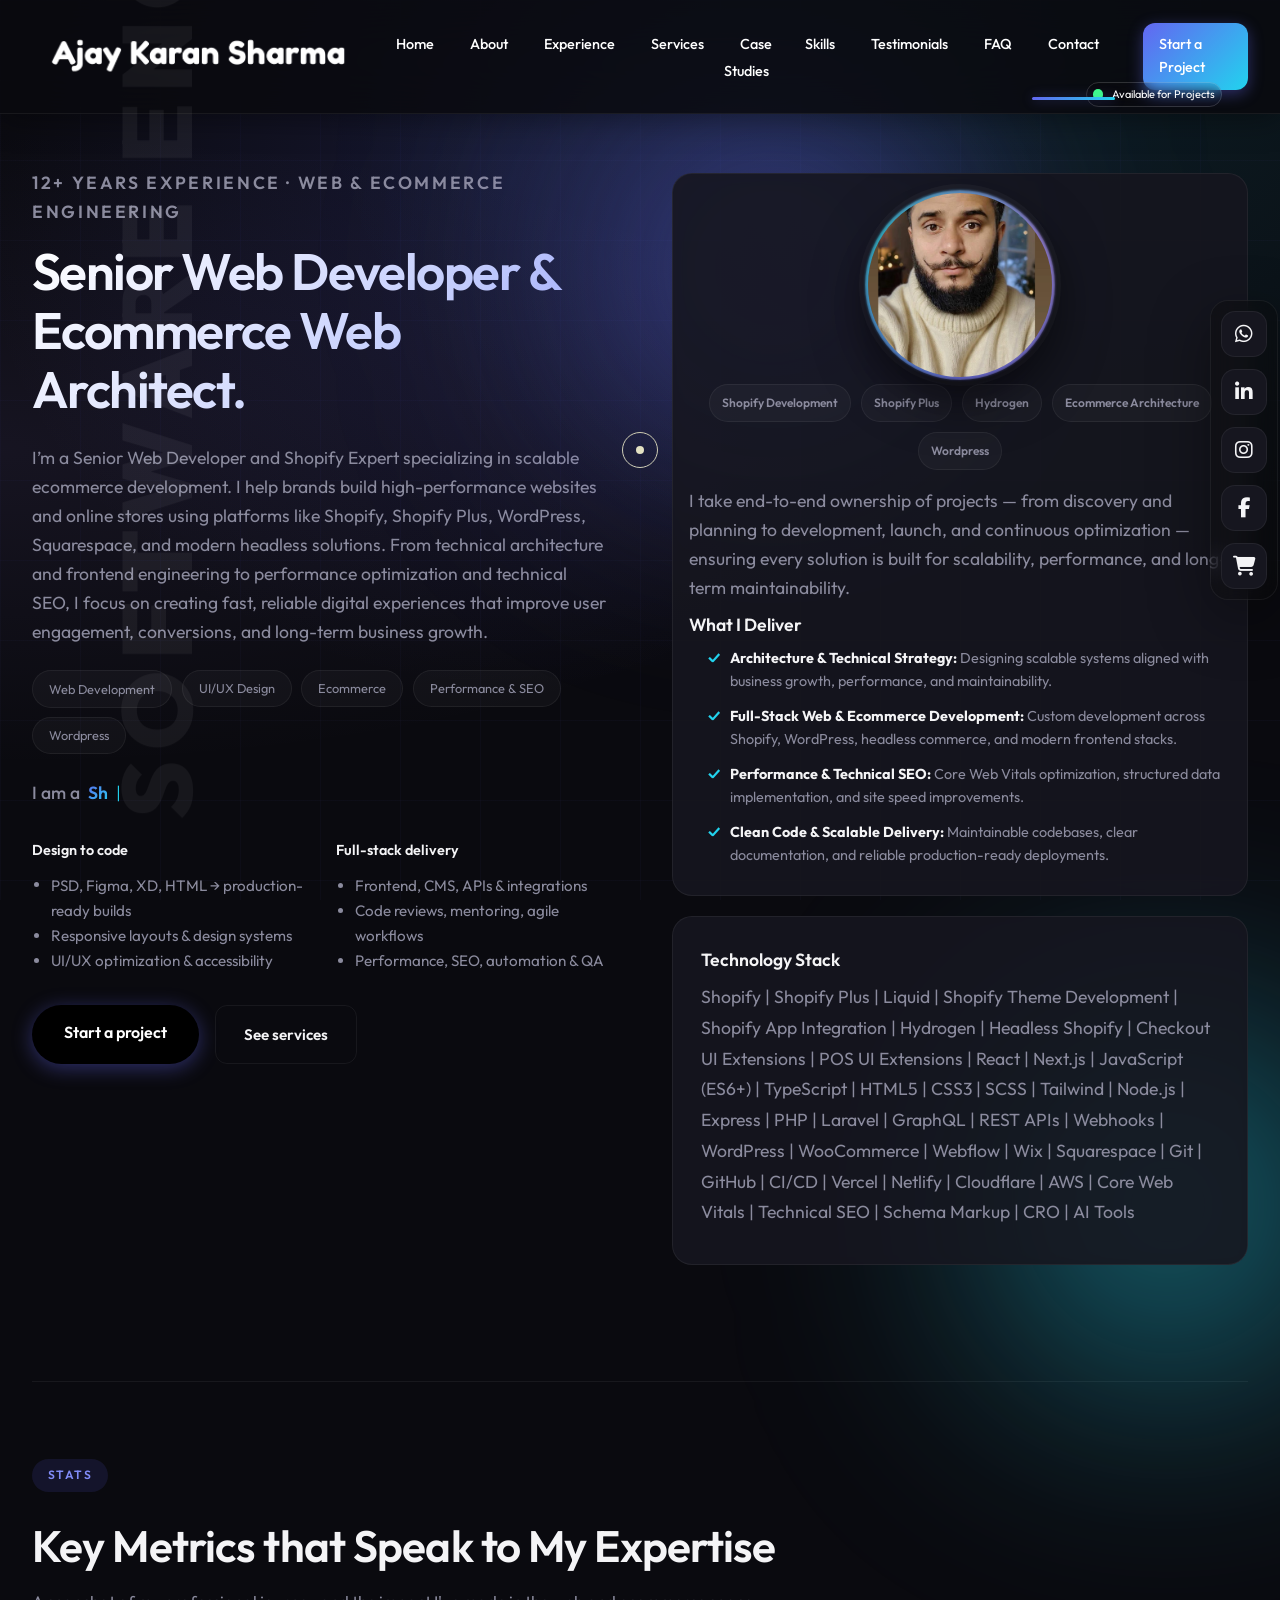
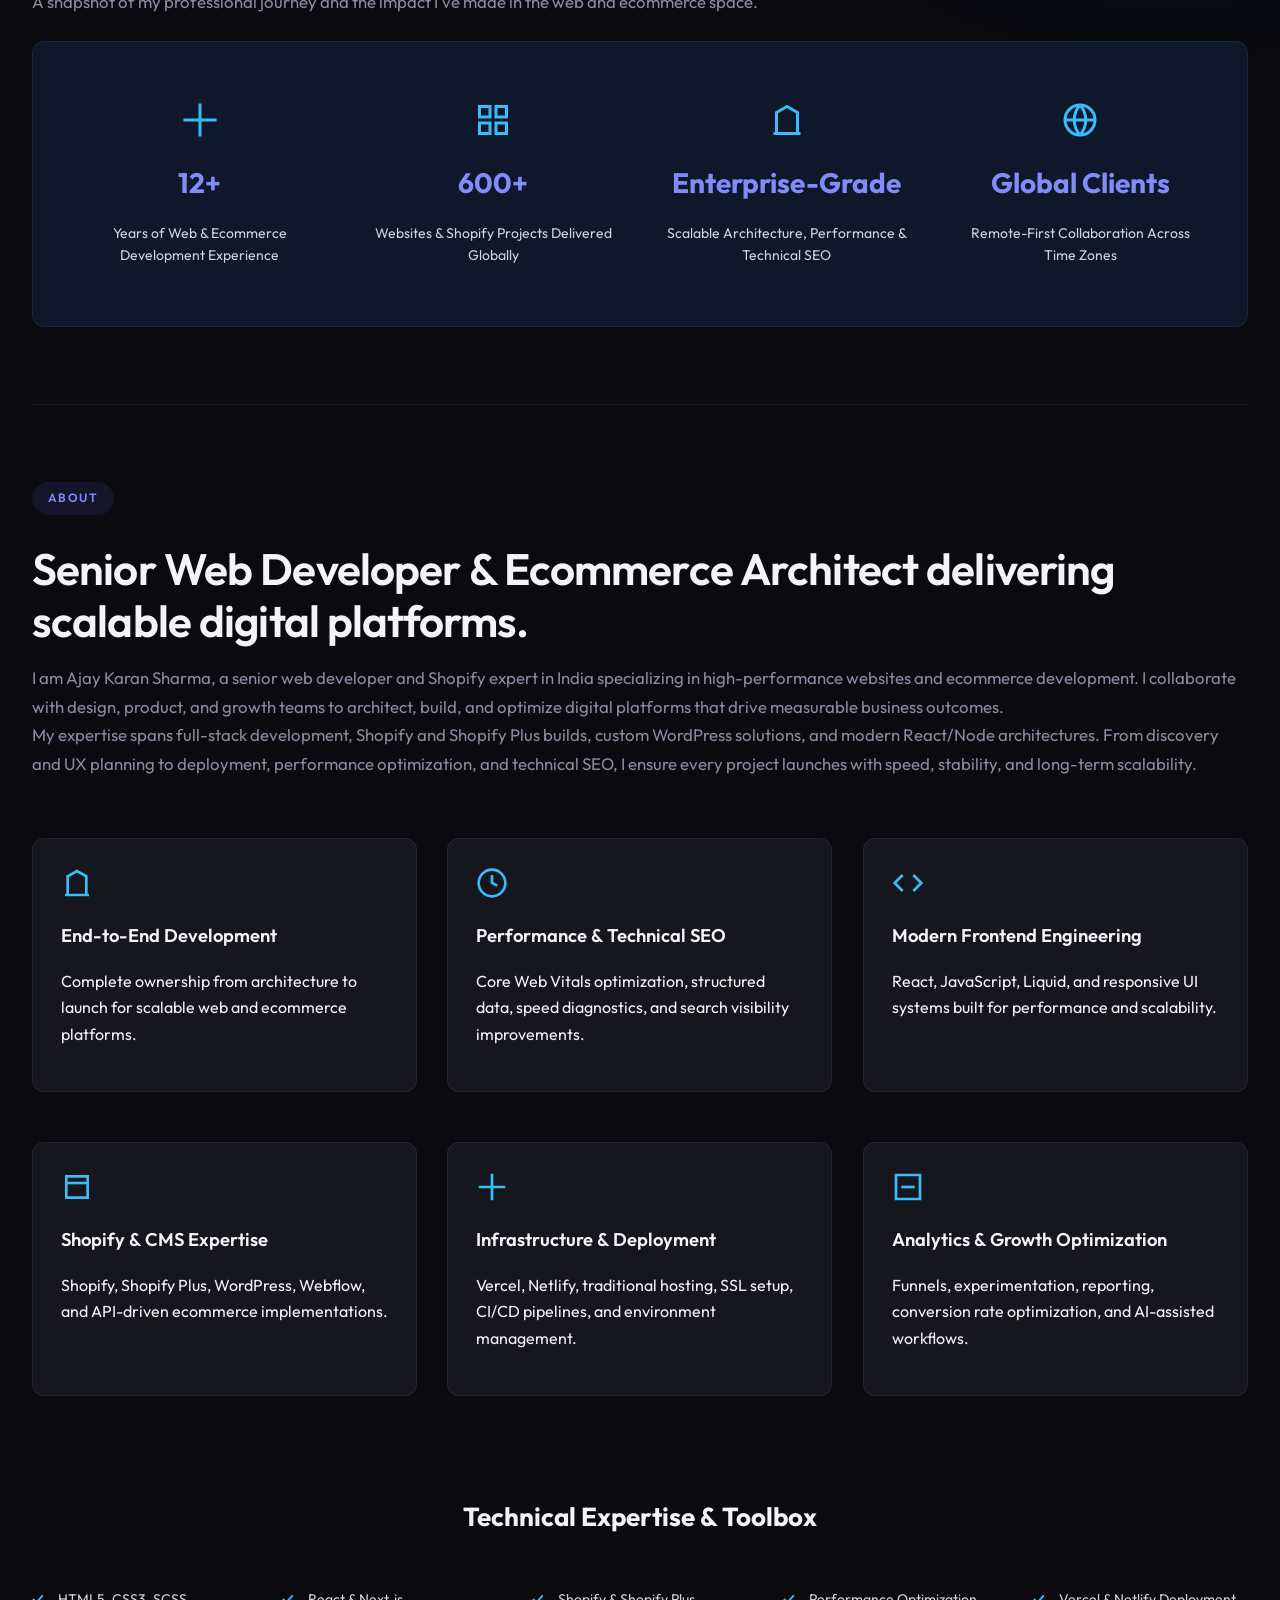
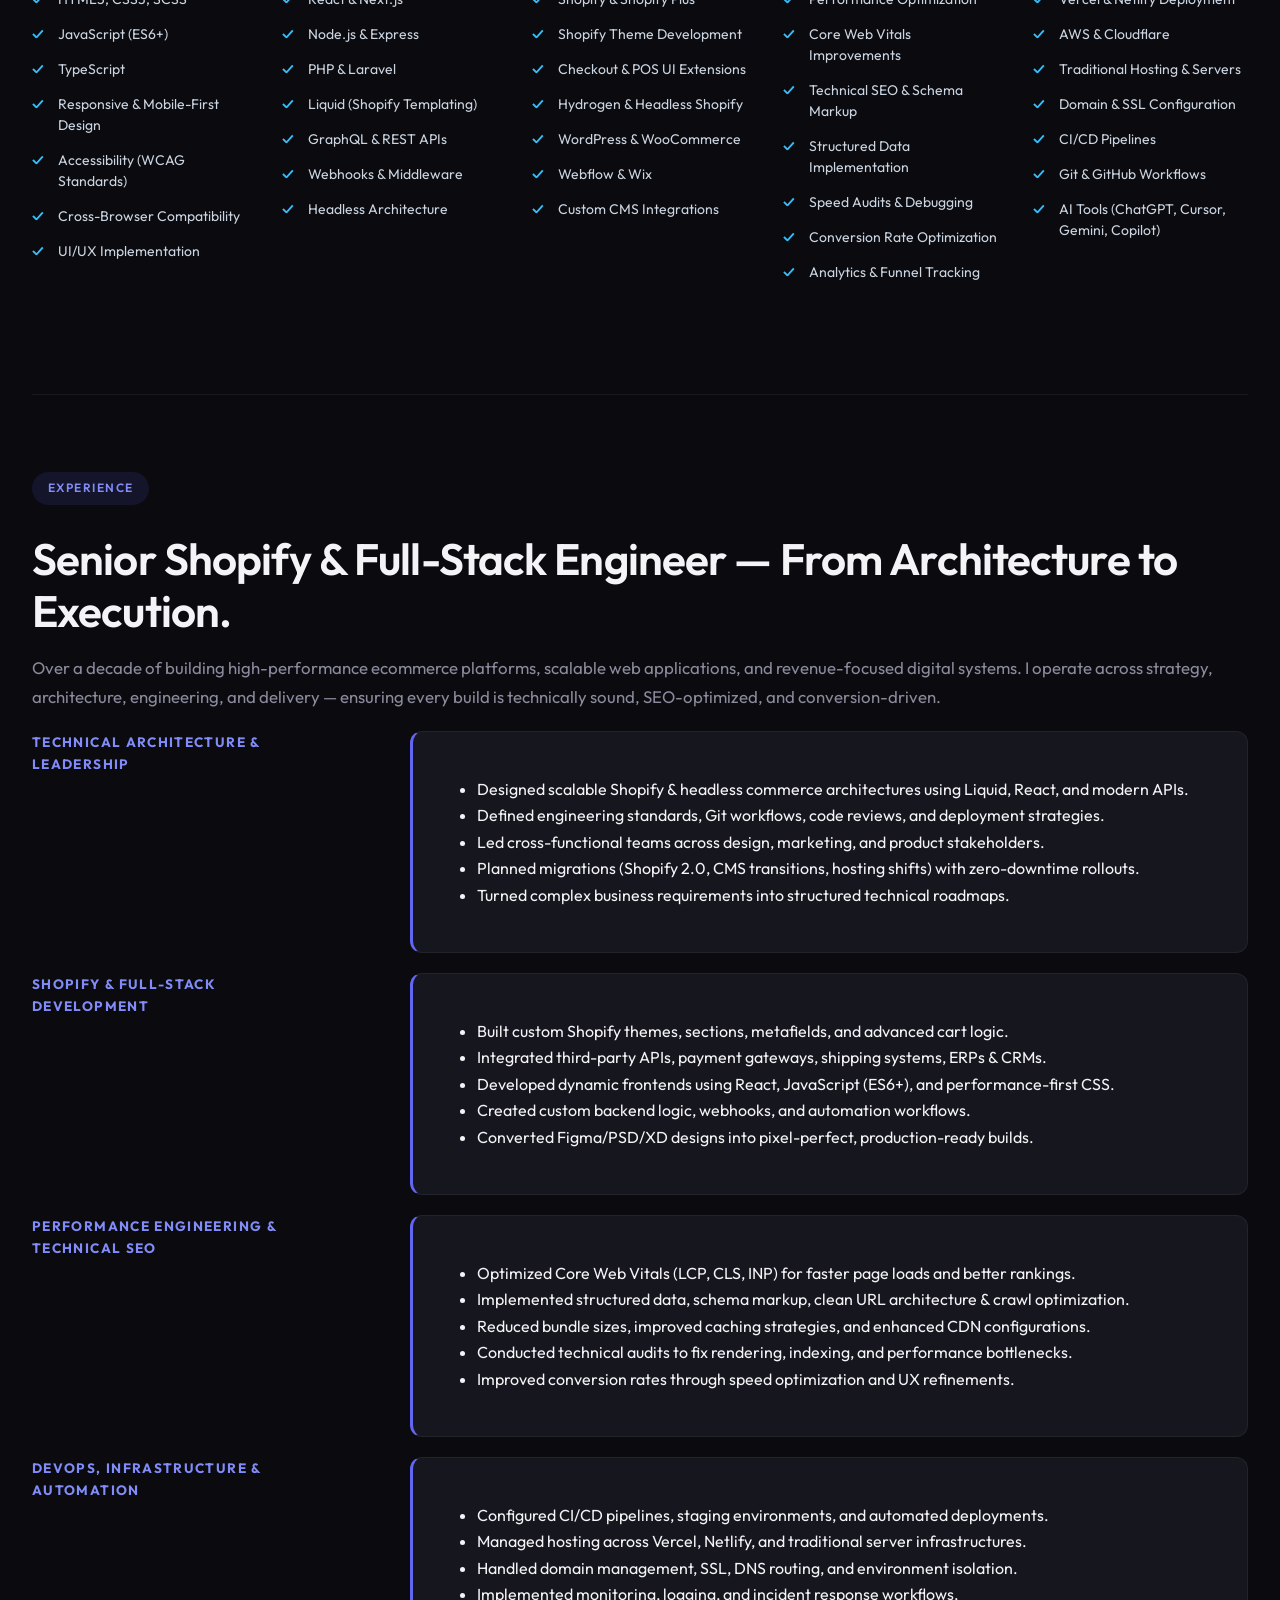
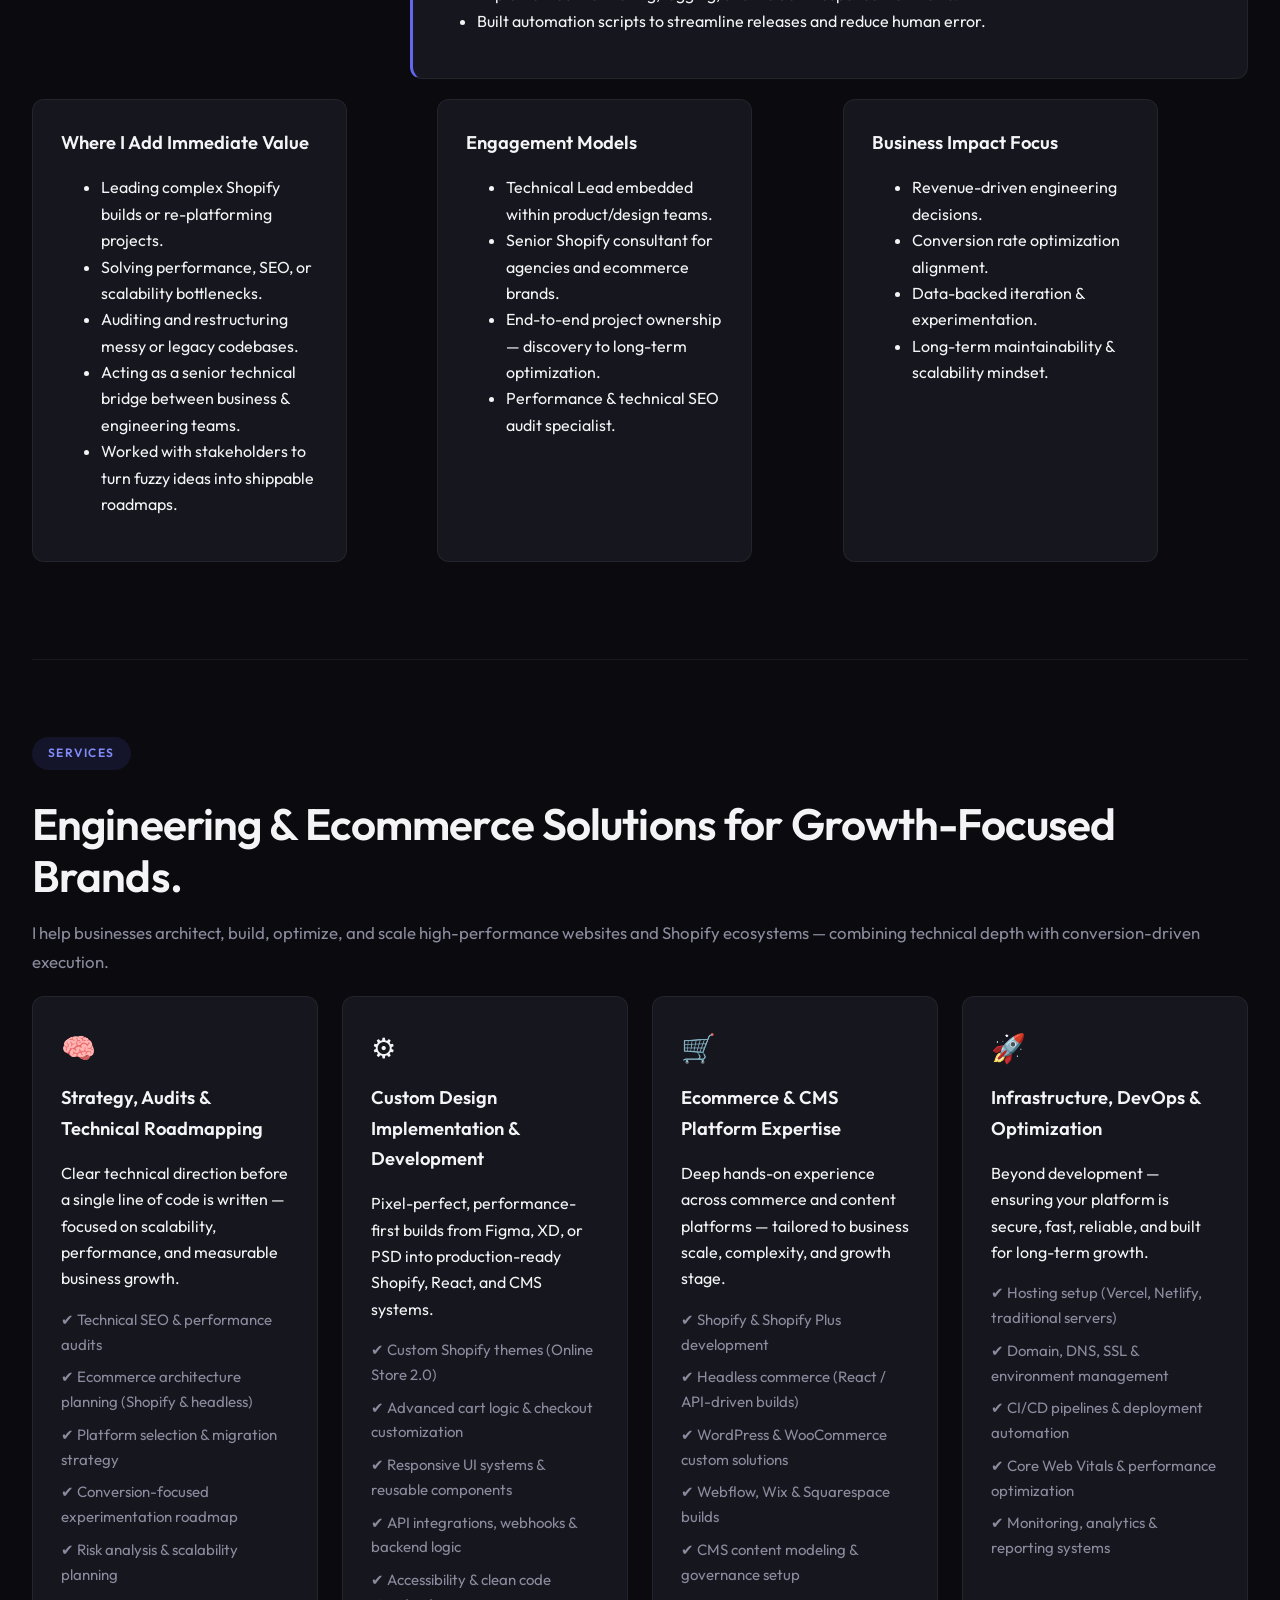
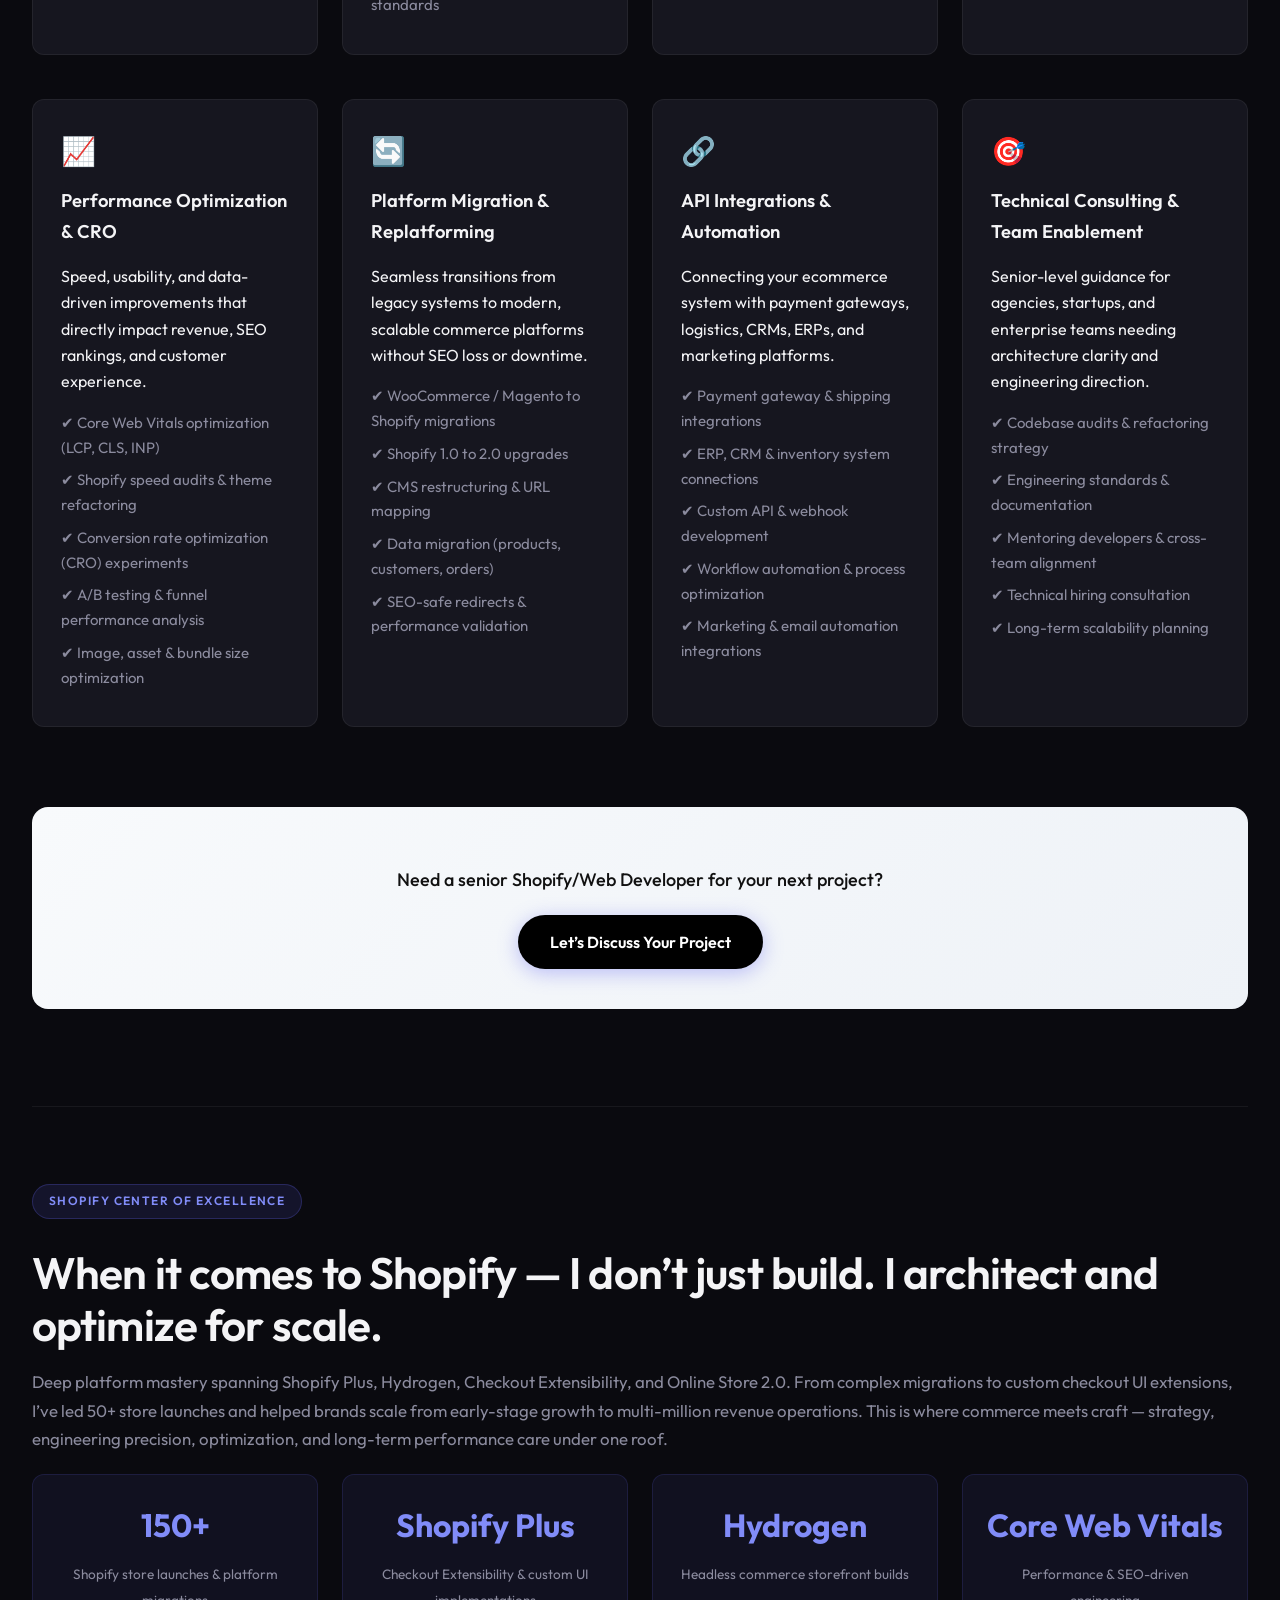
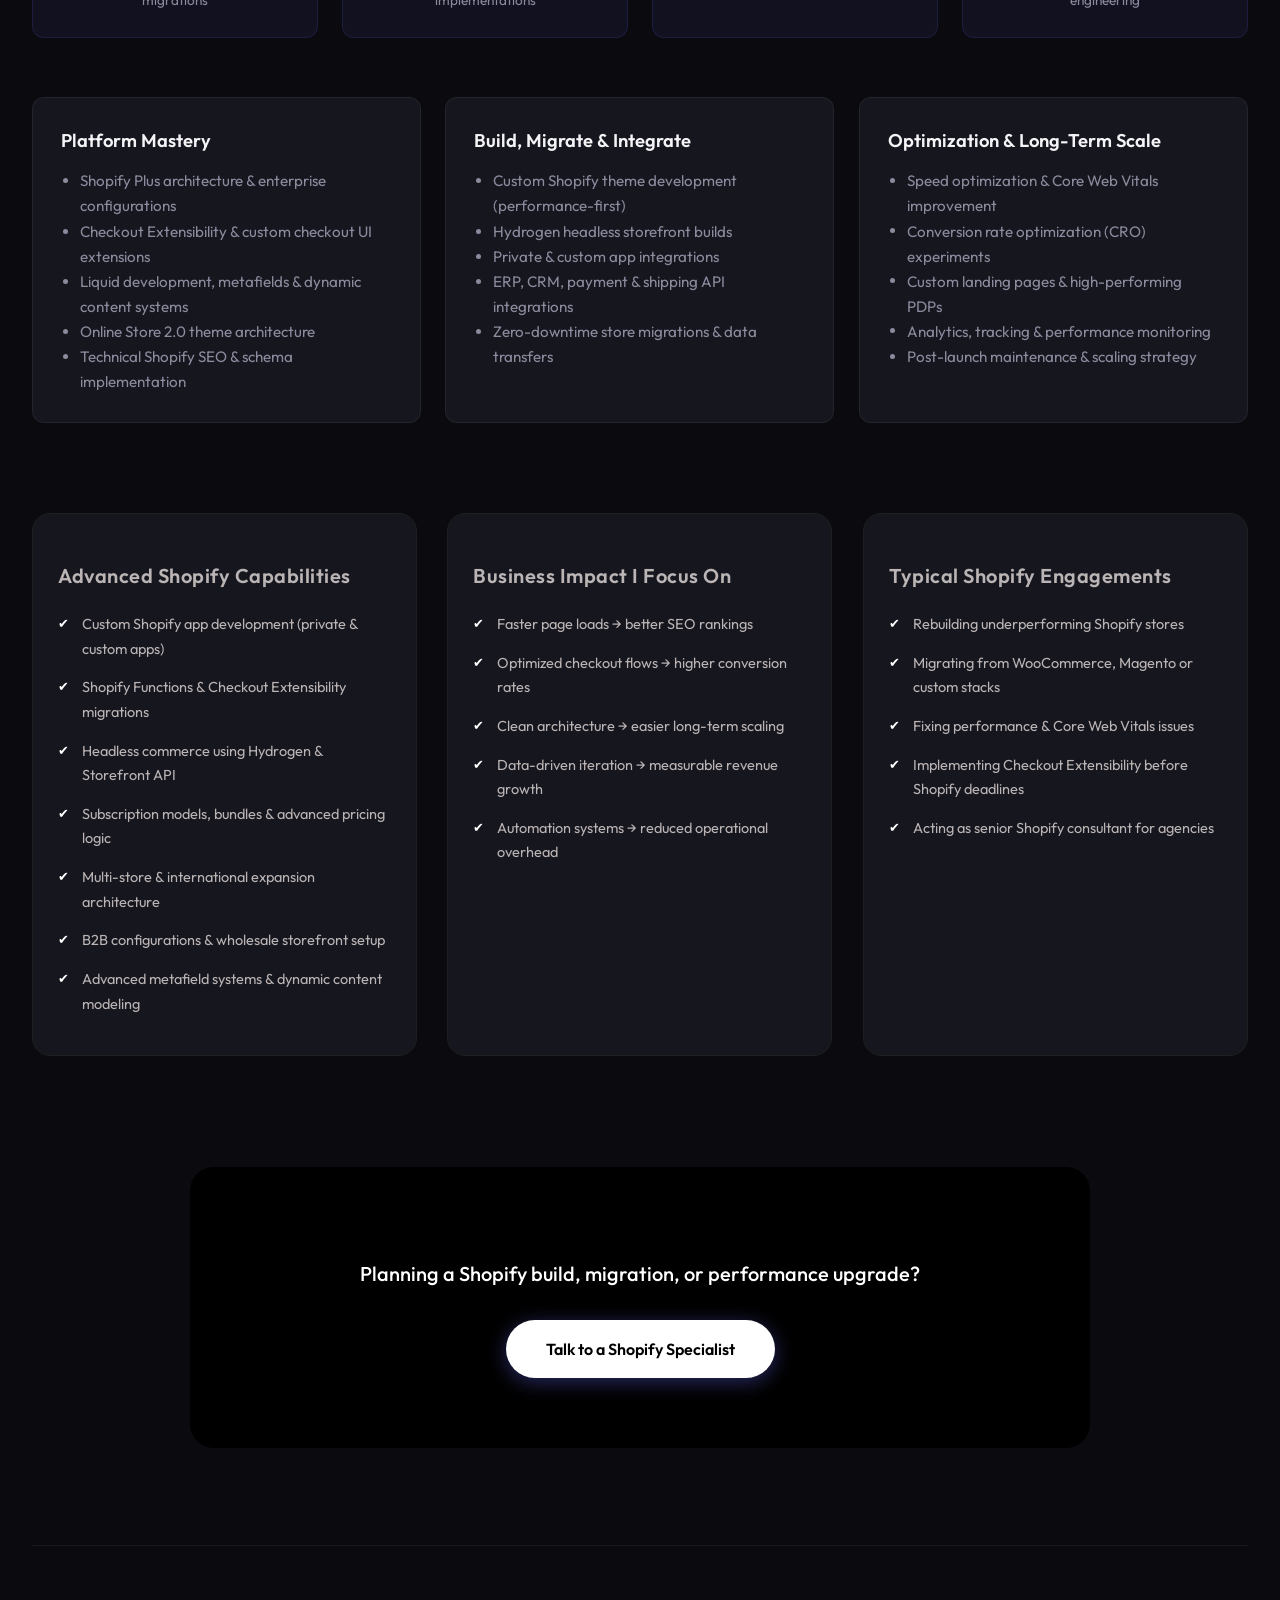
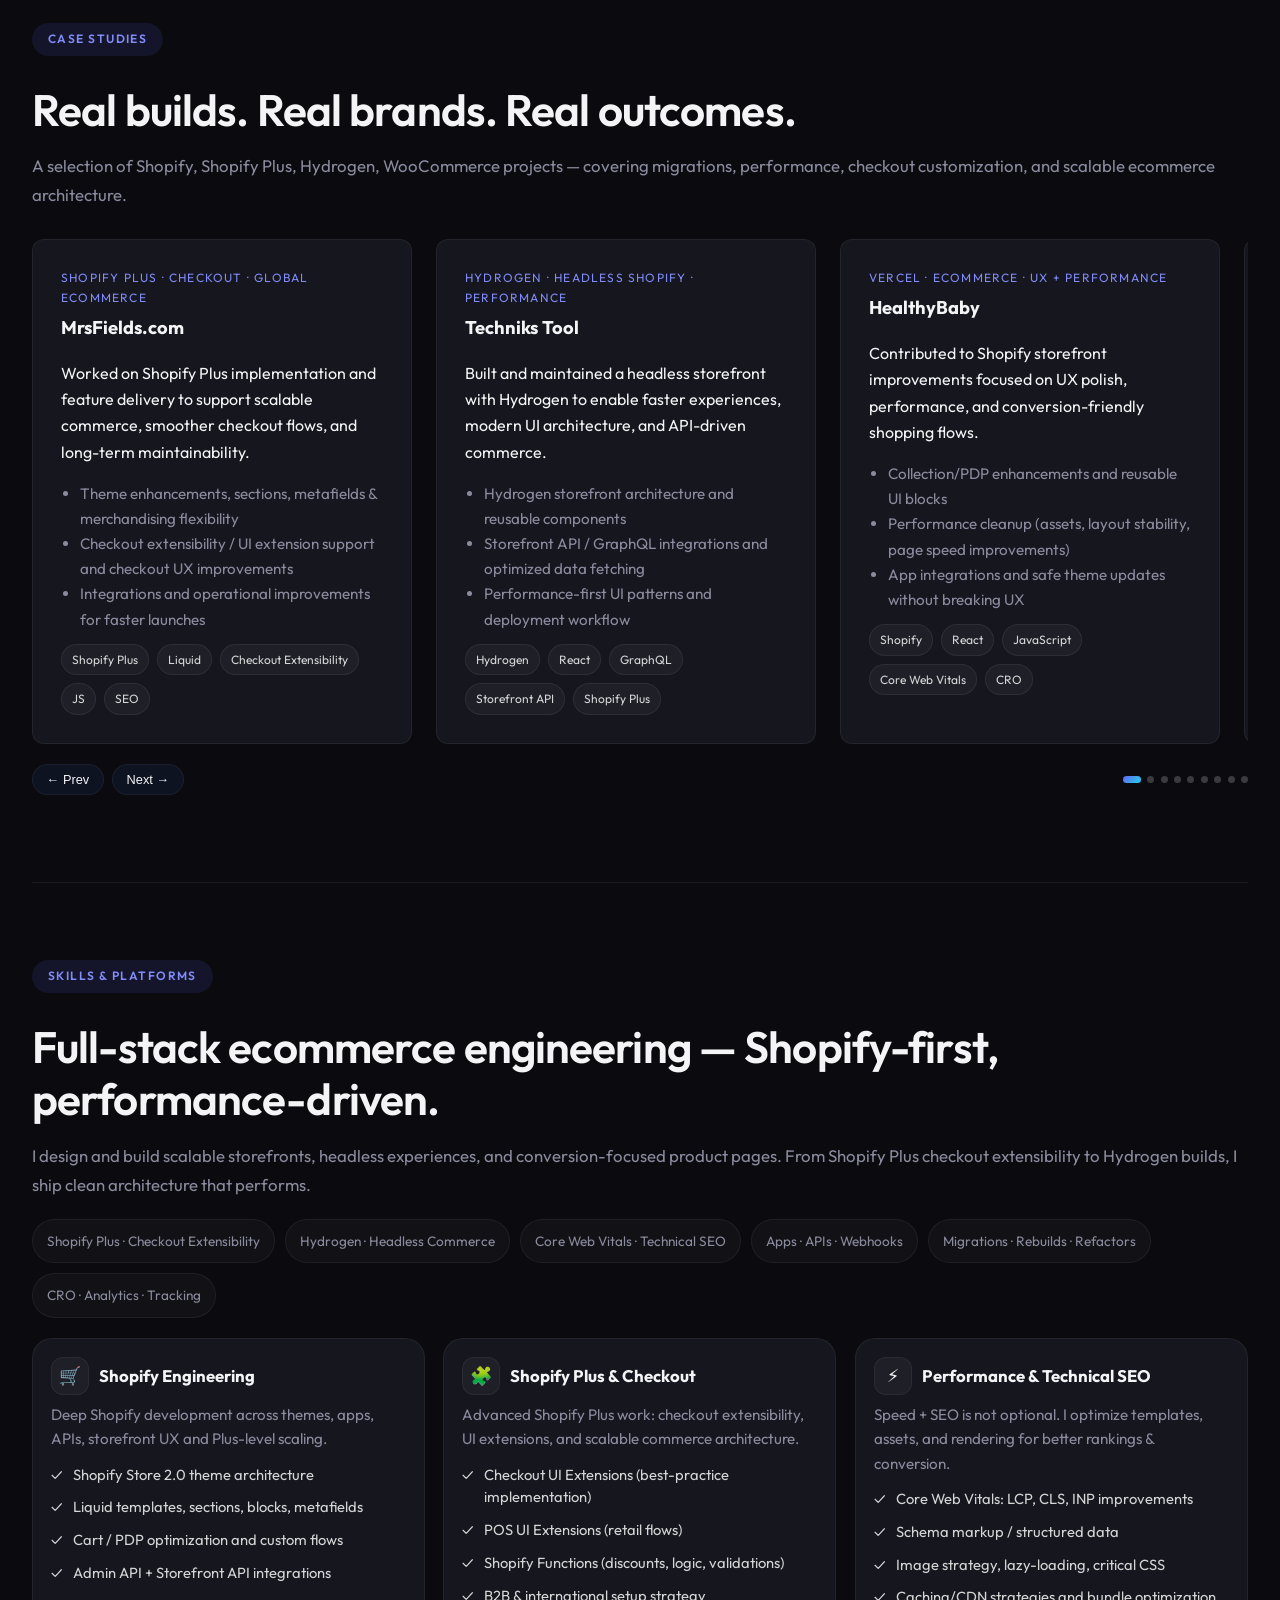
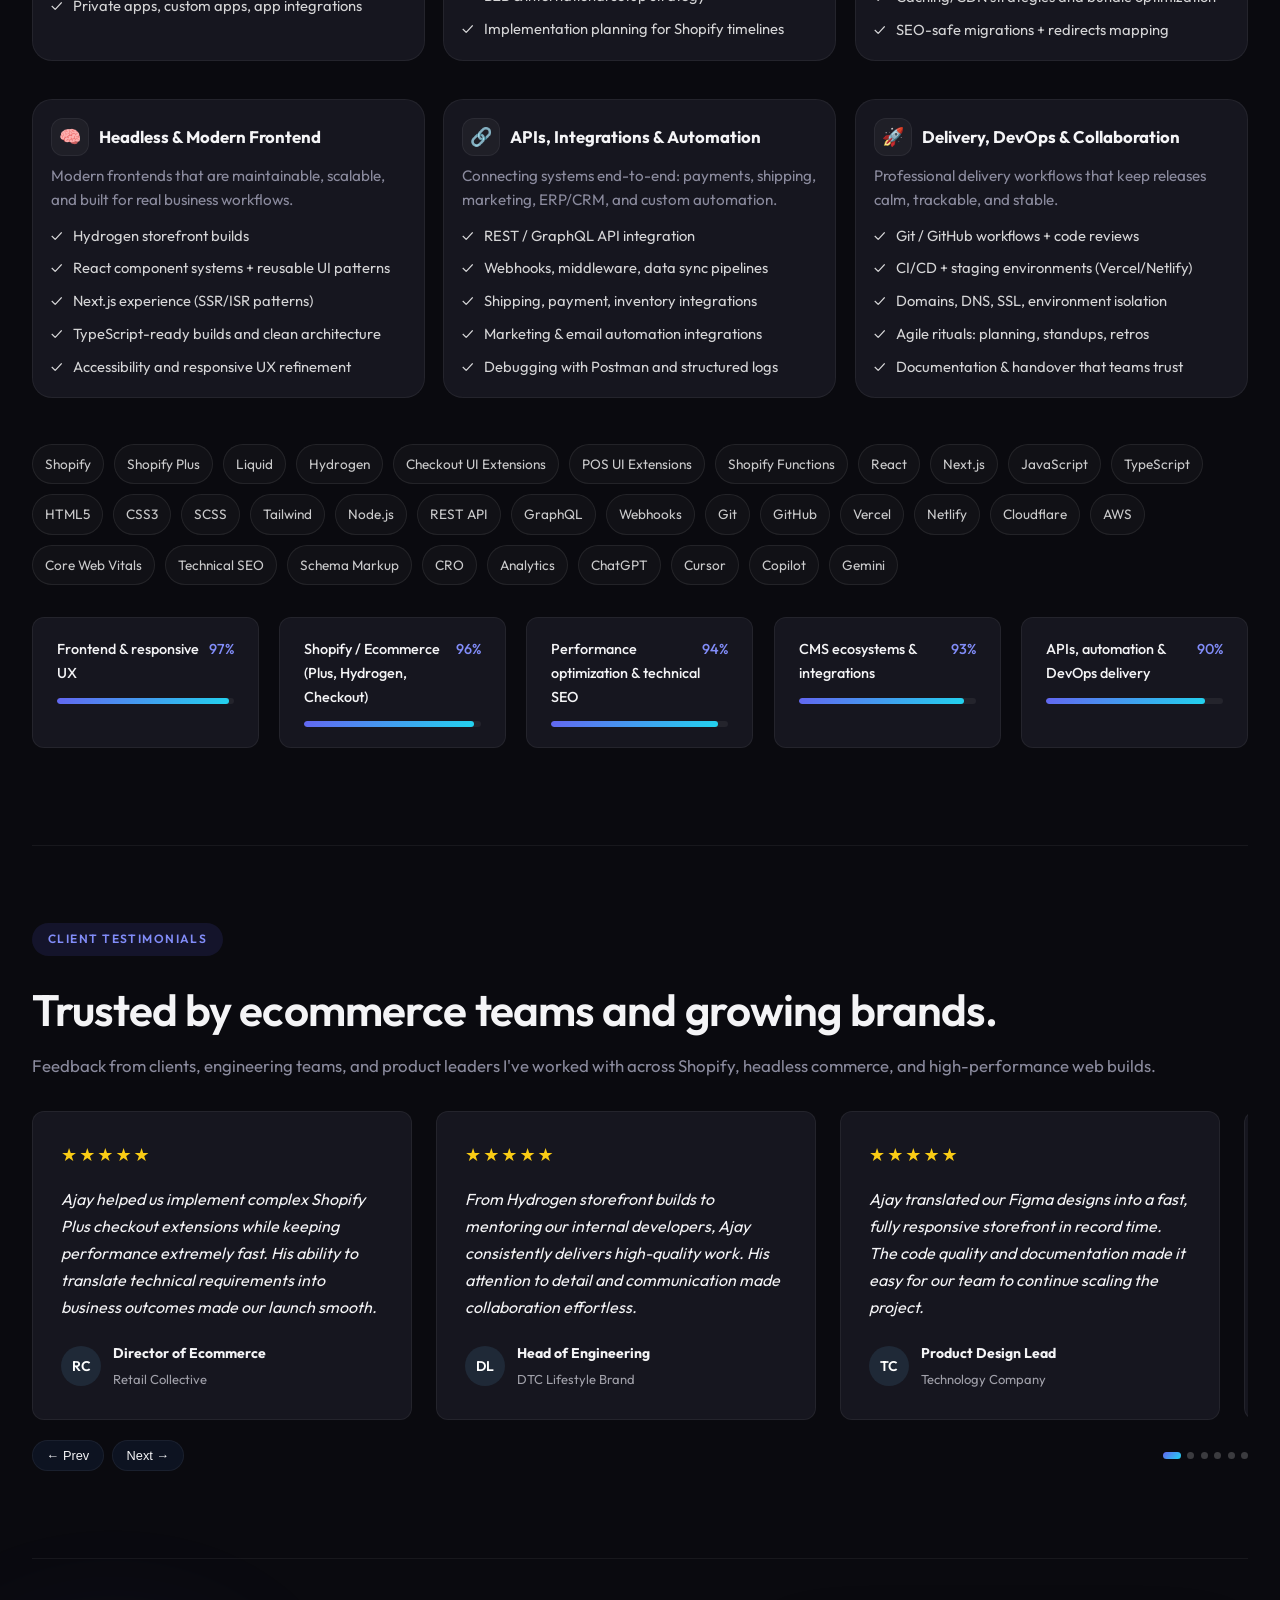
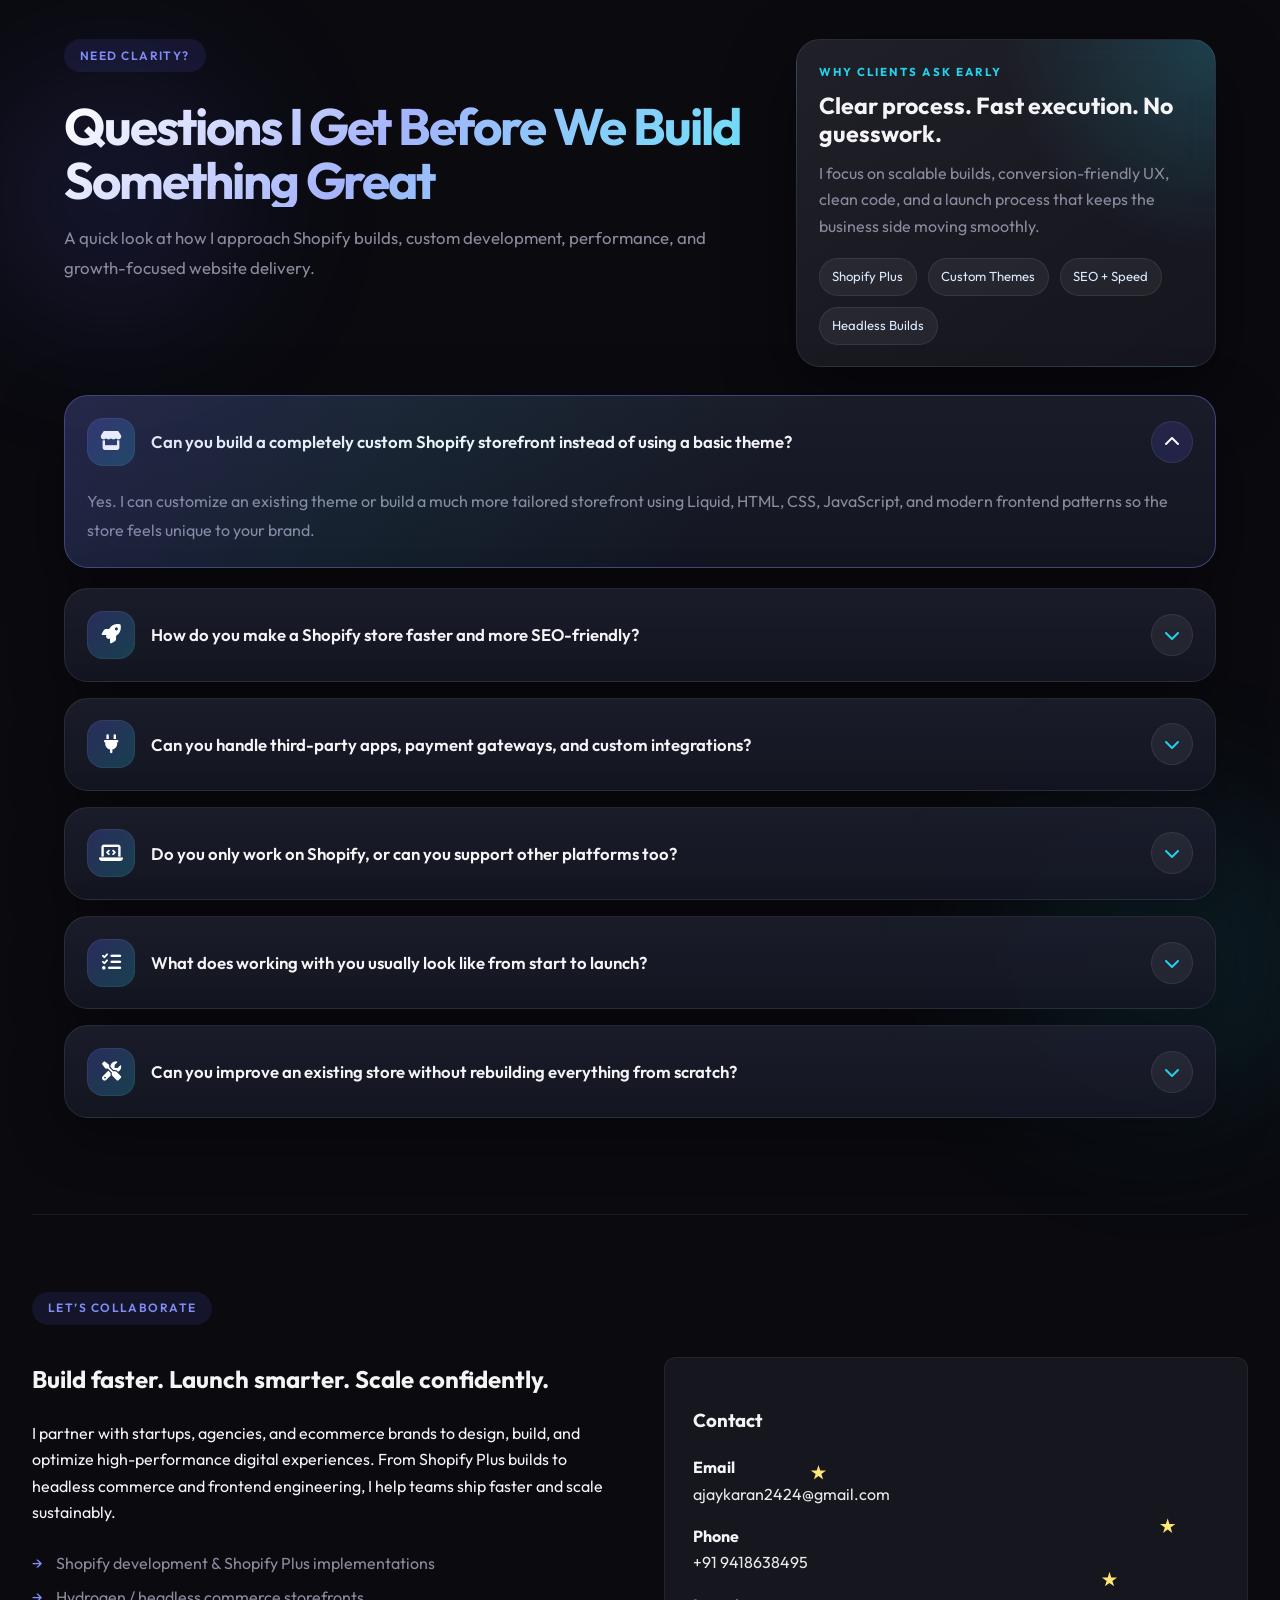
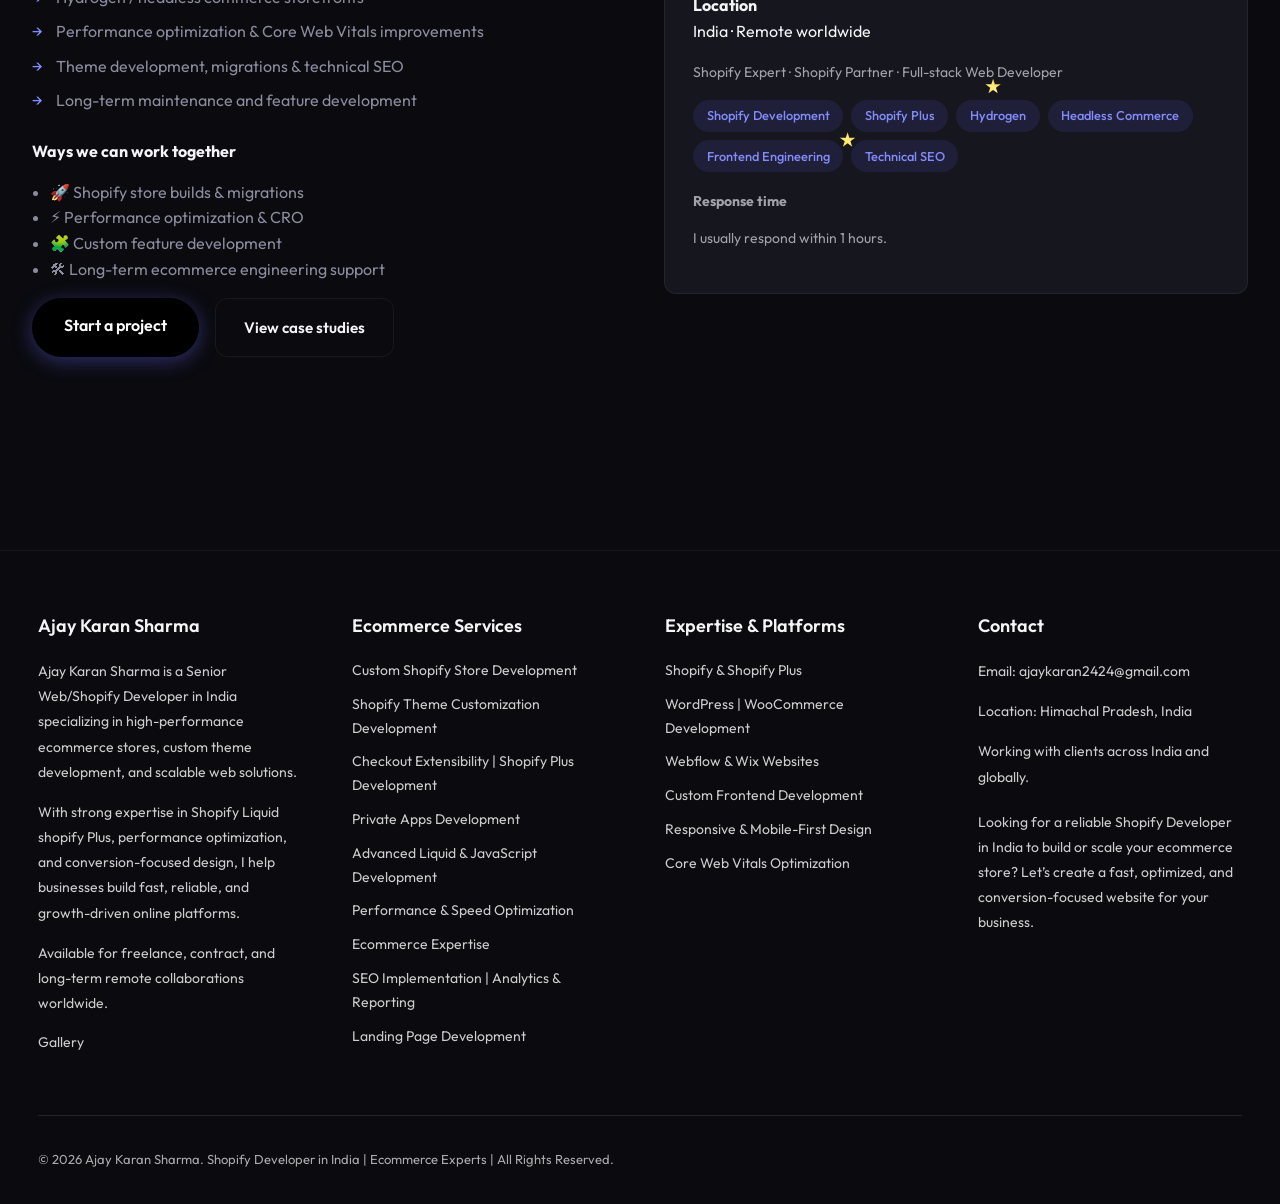
==== commit 51a46fc9: "avaibility badge css" ====
--- a/index.html
+++ b/index.html
@@ -18,20 +18,23 @@
     cursor: none;
   }
 
-  .availability-badge {
+.availability-badge {
     display: inline-flex;
     align-items: center;
     gap: 0.55rem;
-    padding: 0.55rem 0.9rem;
+    padding: 6px;
     border: 1px solid rgba(255, 255, 255, 0.16);
     border-radius: 999px;
-    background: rgba(255, 255, 255, 0.06);
-    color: #fff;
-    font-size: 0.85rem;
+    background: rgb(255 255 255 / 0%);
+    color: #ffffff;
+    font-size: 11px;
     line-height: 1;
-    backdrop-filter: blur(12px);
+    backdrop-filter: blur(7px);
     white-space: nowrap;
-  }
+    position: fixed;
+    right: 58px;
+    bottom: 6px;
+}
 
   .availability-dot {
     width: 0.65rem;
--- a/style.css
+++ b/style.css
@@ -529,6 +529,49 @@
   transform: translateY(-2px);
 }
 
+/* --- TYPING EFFECT --- */
+.typing-container {
+  display: flex;
+  align-items: center;
+  gap: 0.5rem;
+  margin: 1.5rem 0;
+  font-size: 1.1rem;
+  font-weight: 500;
+  opacity: 0;
+  animation: fadeInUp 0.8s ease 0.35s forwards;
+}
+
+.typing-prefix {
+  color: var(--text-muted);
+}
+
+.typing-text {
+  background: var(--gradient);
+  -webkit-background-clip: text;
+  -webkit-text-fill-color: transparent;
+  background-clip: text;
+  font-weight: 600;
+  min-height: 1.5em;
+}
+
+.typing-cursor {
+  color: var(--accent-2);
+  font-weight: 300;
+  animation: blink 1s step-end infinite;
+}
+
+@keyframes blink {
+  0%, 100% { opacity: 1; }
+  50% { opacity: 0; }
+}
+
+@media (max-width: 768px) {
+  .typing-container {
+    font-size: 0.95rem;
+    flex-wrap: wrap;
+  }
+}
+
 .hero-list {
   display: grid;
   grid-template-columns: 1fr 1fr;
@@ -1490,50 +1533,146 @@
   }
 }
 
-/* --- BACK TO TOP BUTTON --- */
+/* --- BACK TO TOP BUTTON (ENHANCED) --- */
 .back-to-top {
   position: fixed;
-  bottom: 10px;
-  right: 10px;
-  width: 35px;
-  height: 35px;
+  bottom: 25px;
+  right: 25px;
+  width: 56px;
+  height: 56px;
   border-radius: 50%;
   background: var(--gradient);
-  /* Uses your existing theme gradient */
   color: white;
   border: none;
   cursor: pointer;
   display: flex;
   align-items: center;
   justify-content: center;
-  font-size: 1.5rem;
+  font-size: 1.4rem;
   font-weight: bold;
-  box-shadow: 0 4px 15px var(--accent-glow);
+  box-shadow: 
+    0 4px 20px rgba(99, 102, 241, 0.5),
+    0 0 40px rgba(99, 102, 241, 0.3),
+    inset 0 1px 0 rgba(255, 255, 255, 0.2);
   z-index: 1000;
   opacity: 0;
-  /* Hidden by default */
   visibility: hidden;
-  transition: all 0.4s ease;
-  transform: translateY(20px);
+  transition: all 0.4s cubic-bezier(0.34, 1.56, 0.64, 1);
+  transform: translateY(30px) scale(0.8);
+  overflow: visible;
+}
+
+/* Scroll progress ring using SVG approach for better browser support */
+.back-to-top-progress {
+  position: absolute;
+  inset: -4px;
+  width: calc(100% + 8px);
+  height: calc(100% + 8px);
+  transform: rotate(-90deg);
+  pointer-events: none;
+  z-index: -2;
+}
+
+.back-to-top-progress circle {
+  fill: none;
+  stroke-width: 3;
+  stroke-linecap: round;
+}
+
+.back-to-top-progress .progress-bg {
+  stroke: rgba(99, 102, 241, 0.2);
+}
+
+.back-to-top-progress .progress-fill {
+  stroke: var(--accent);
+  stroke-dasharray: 188.5;
+  stroke-dashoffset: calc(188.5 - (188.5 * var(--scroll-progress, 0)) / 100);
+  transition: stroke-dashoffset 0.1s ease;
+  filter: drop-shadow(0 0 6px var(--accent));
 }
 
 .back-to-top.show {
   opacity: 1;
   visibility: visible;
-  transform: translateY(0);
+  transform: translateY(0) scale(1);
+  animation: pulse-glow 2s ease-in-out infinite;
+}
+
+@keyframes pulse-glow {
+  0%, 100% {
+    box-shadow: 
+      0 4px 20px rgba(99, 102, 241, 0.5),
+      0 0 40px rgba(99, 102, 241, 0.3),
+      inset 0 1px 0 rgba(255, 255, 255, 0.2);
+  }
+  50% {
+    box-shadow: 
+      0 6px 30px rgba(99, 102, 241, 0.7),
+      0 0 60px rgba(99, 102, 241, 0.5),
+      inset 0 1px 0 rgba(255, 255, 255, 0.2);
+  }
 }
 
 .back-to-top:hover {
-  transform: translateY(-5px);
-  box-shadow: 0 8px 25px var(--accent-glow);
+  transform: translateY(-8px) scale(1.1);
+  animation: none;
+  box-shadow: 
+    0 8px 35px rgba(99, 102, 241, 0.8),
+    0 0 70px rgba(99, 102, 241, 0.6),
+    inset 0 1px 0 rgba(255, 255, 255, 0.3);
+}
+
+.back-to-top:hover .back-to-top-progress .progress-fill {
+  stroke: var(--accent-2);
+  filter: drop-shadow(0 0 10px var(--accent-2));
+}
+
+.back-to-top i {
+  transition: transform 0.3s ease;
+}
+
+.back-to-top:hover i {
+  transform: translateY(-2px);
+}
+
+/* Tooltip */
+.back-to-top-tooltip {
+  position: absolute;
+  right: 70px;
+  top: 50%;
+  transform: translateY(-50%) translateX(10px);
+  background: var(--bg-card);
+  color: var(--text);
+  padding: 8px 16px;
+  border-radius: 8px;
+  font-size: 0.85rem;
+  font-weight: 500;
+  white-space: nowrap;
+  opacity: 0;
+  visibility: hidden;
+  transition: all 0.3s ease;
+  border: 1px solid var(--border);
+  box-shadow: 0 4px 15px rgba(0, 0, 0, 0.3);
+  pointer-events: none;
+}
+
+.back-to-top:hover .back-to-top-tooltip {
+  opacity: 1;
+  visibility: visible;
+  transform: translateY(-50%) translateX(0);
 }
 
 @media (max-width: 768px) {
   .back-to-top {
     bottom: 20px;
     right: 20px;
-    width: 45px;
-    height: 45px;
+    width: 50px;
+    height: 50px;
+    font-size: 1.2rem;
+  }
+  
+  .back-to-top::after {
+    display: none;
   }
 }
 
@@ -1765,6 +1904,24 @@
   padding: 120px 6% 80px;
   max-width: 1400px;
   margin: auto;
+}
+
+.gallery-services {
+  padding: 10px 6% 80px;
+  max-width: 1400px;
+  margin: auto;
+}
+
+.gallery-services .section-heading {
+  margin-bottom: 2.5rem;
+}
+
+.gallery-services .service-icon {
+  font-size: 0.85rem;
+  letter-spacing: 0.08em;
+  text-transform: uppercase;
+  color: var(--accent-light);
+  font-weight: 700;
 }
 
 .gallery-grid {
@@ -2873,6 +3030,331 @@
   font-size:0.95rem;
   }
 
+/* ---- FAQ Section ---- */
+.faq-section {
+  position: relative;
+  padding: 3rem 0 6rem;
+}
+
+.faq-section::before,
+.faq-section::after {
+  content: "";
+  position: absolute;
+  border-radius: 999px;
+  filter: blur(80px);
+  opacity: 0.55;
+  pointer-events: none;
+}
+
+.faq-section::before {
+  width: 260px;
+  height: 260px;
+  top: 6%;
+  left: -4%;
+  background: rgba(99, 102, 241, 0.28);
+}
+
+.faq-section::after {
+  width: 320px;
+  height: 320px;
+  right: -6%;
+  bottom: 8%;
+  background: rgba(34, 211, 238, 0.18);
+}
+
+#faq {
+  max-width: var(--container-max);
+  margin: 2rem auto 0;
+  padding-left: 2rem;
+  padding-right: 2rem;
+}
+
+.faq-heading {
+  max-width: 760px;
+  margin-bottom: 2rem;
+  position: relative;
+  z-index: 1;
+}
+
+.faq-heading h2 {
+  margin: 0.75rem 0 1rem;
+  font-size: clamp(2.2rem, 4vw, 3.25rem);
+  line-height: 1.05;
+  letter-spacing: -0.04em;
+  background: linear-gradient(135deg, #ffffff 0%, #a5b4fc 45%, #67e8f9 100%);
+  -webkit-background-clip: text;
+  -webkit-text-fill-color: transparent;
+  background-clip: text;
+}
+
+.faq-heading p {
+  margin: 0;
+  color: var(--text-muted);
+  font-size: 1.05rem;
+  line-height: 1.75;
+}
+
+.faq-showcase {
+  display: flex;
+  justify-content: flex-end;
+  margin-bottom: 2rem;
+  position: relative;
+  z-index: 1;
+}
+
+.faq-showcase-card {
+  width: min(100%, 420px);
+  padding: 1.35rem;
+  border: 1px solid rgba(255, 255, 255, 0.08);
+  border-radius: 24px;
+  background:
+    linear-gradient(145deg, rgba(255, 255, 255, 0.08), rgba(255, 255, 255, 0.03)),
+    radial-gradient(circle at top right, rgba(34, 211, 238, 0.2), transparent 40%),
+    rgba(14, 14, 24, 0.88);
+  box-shadow: 0 24px 70px rgba(0, 0, 0, 0.35);
+  backdrop-filter: blur(18px);
+  -webkit-backdrop-filter: blur(18px);
+}
+
+.faq-showcase-card__eyebrow {
+  margin: 0 0 0.7rem;
+  color: var(--accent-2);
+  text-transform: uppercase;
+  letter-spacing: 0.18em;
+  font-size: 0.72rem;
+  font-weight: 700;
+}
+
+.faq-showcase-card h3 {
+  margin: 0 0 0.75rem;
+  font-size: 1.45rem;
+  line-height: 1.2;
+}
+
+.faq-showcase-card p:last-of-type {
+  margin: 0;
+  color: var(--text-muted);
+}
+
+.faq-showcase-tags {
+  display: flex;
+  flex-wrap: wrap;
+  gap: 0.65rem;
+  margin-top: 1.2rem;
+}
+
+.faq-showcase-tags span {
+  padding: 0.45rem 0.8rem;
+  border-radius: 999px;
+  background: rgba(255, 255, 255, 0.06);
+  border: 1px solid rgba(255, 255, 255, 0.08);
+  color: #dbeafe;
+  font-size: 0.82rem;
+}
+
+.accordion {
+  display: grid;
+  gap: 1rem;
+  position: relative;
+  z-index: 2;
+}
+
+.accordion-item {
+  position: relative;
+  overflow: hidden;
+  border: 1px solid rgba(255, 255, 255, 0.08);
+  border-radius: 24px;
+  background:
+    linear-gradient(180deg, rgba(255, 255, 255, 0.05), rgba(255, 255, 255, 0.02)),
+    rgba(15, 18, 32, 0.88);
+  box-shadow: 0 20px 55px rgba(0, 0, 0, 0.28);
+  transition: transform var(--transition-smooth), border-color var(--transition-fast), box-shadow var(--transition-fast);
+}
+
+.accordion-item::before {
+  content: "";
+  position: absolute;
+  inset: 0;
+  background: linear-gradient(120deg, rgba(99, 102, 241, 0.16), rgba(34, 211, 238, 0.06), transparent 60%);
+  opacity: 0;
+  transition: opacity var(--transition-smooth);
+  pointer-events: none;
+}
+
+.accordion-item:hover,
+.accordion-item.active {
+  transform: translateY(-4px);
+  border-color: rgba(129, 140, 248, 0.4);
+  box-shadow: 0 28px 70px rgba(0, 0, 0, 0.35);
+}
+
+.accordion-item:hover::before,
+.accordion-item.active::before {
+  opacity: 1;
+}
+
+.accordion-header {
+  width: 100%;
+  display: grid;
+  grid-template-columns: auto 1fr auto;
+  align-items: center;
+  gap: 1rem;
+  padding: 1.35rem 1.4rem;
+  text-align: left;
+  color: var(--text);
+  background: transparent;
+  border: 0;
+  cursor: pointer;
+  font: inherit;
+  font-size: 1.05rem;
+  font-weight: 600;
+  line-height: 1.5;
+}
+
+/* FAQ Icon Styles */
+.faq-icon {
+  display: grid;
+  place-items: center;
+  width: 48px;
+  height: 48px;
+  border-radius: 16px;
+  background: linear-gradient(135deg, rgba(99, 102, 241, 0.26), rgba(34, 211, 238, 0.22));
+  box-shadow: inset 0 0 0 1px rgba(255, 255, 255, 0.06);
+  color: #ffffff;
+  font-size: 1.2rem;
+  flex-shrink: 0;
+}
+
+.faq-icon i {
+  color: #ffffff;
+}
+
+.faq-text {
+  flex: 1;
+}
+
+.faq-toggle {
+  display: grid;
+  place-items: center;
+  width: 42px;
+  height: 42px;
+  border-radius: 50%;
+  background: rgba(255, 255, 255, 0.06);
+  border: 1px solid rgba(255, 255, 255, 0.08);
+  color: var(--accent-2);
+  font-size: 1rem;
+  transition: transform var(--transition-spring), background var(--transition-fast), color var(--transition-fast);
+  flex-shrink: 0;
+}
+
+.faq-toggle i {
+  transition: transform var(--transition-spring);
+}
+
+.accordion-item.active .faq-toggle {
+  background: rgba(99, 102, 241, 0.16);
+  color: #ffffff;
+}
+
+.accordion-item.active .faq-toggle i {
+  transform: rotate(180deg);
+}
+
+.accordion-body {
+  display: grid;
+  grid-template-rows: 0fr;
+  transition: grid-template-rows var(--transition-smooth);
+}
+
+.accordion-body > p {
+  overflow: hidden;
+  margin: 0;
+  padding: 0 1.4rem 0;
+  color: var(--text-muted);
+  font-size: 1rem;
+  line-height: 1.8;
+}
+
+.accordion-item.active .accordion-body {
+  grid-template-rows: 1fr;
+}
+
+.accordion-item.active .accordion-body > p {
+  padding-bottom: 1.4rem;
+}
+
+@media (min-width: 980px) {
+  #faq {
+    display: grid;
+    grid-template-columns: minmax(0, 1.2fr) minmax(320px, 420px);
+    gap: 2rem 2.5rem;
+    align-items: start;
+  }
+
+  .accordion {
+    grid-column: 1 / -1;
+    margin-top: 0;
+    padding-left: 0;
+  }
+
+  .faq-heading {
+    margin-bottom: 0;
+    max-width: none;
+  }
+
+  .faq-showcase {
+    margin-bottom: 0;
+    justify-content: flex-end;
+    align-self: start;
+  }
+
+  .faq-showcase-card {
+    width: 100%;
+  }
+}
+
+@media (max-width: 979px) {
+  .faq-showcase {
+    margin-bottom: 1.5rem;
+    justify-content: flex-start;
+  }
+}
+
+@media (max-width: 768px) {
+  #faq {
+    padding-left: 1rem;
+    padding-right: 1rem;
+  }
+
+  .faq-section {
+    padding: 2.5rem 0 4rem;
+  }
+
+  .faq-showcase-card {
+    width: 100%;
+  }
+
+  .accordion-header {
+    padding: 1.1rem 1rem;
+    font-size: 0.98rem;
+  }
+
+  .accordion-header::before,
+  .accordion-header::after {
+    width: 38px;
+    height: 38px;
+  }
+
+  .accordion-body > p {
+    padding-left: 1rem;
+    padding-right: 1rem;
+  }
+
+  .accordion-item.active .accordion-body > p {
+    padding-bottom: 1rem;
+  }
+}
+
   @media (max-width: 768px) {
     html {
       scroll-padding-top: 90px;
@@ -2885,4 +3367,4 @@
     main {
       padding: 6.5rem 1.25rem 4rem;
     }
-  }+  }
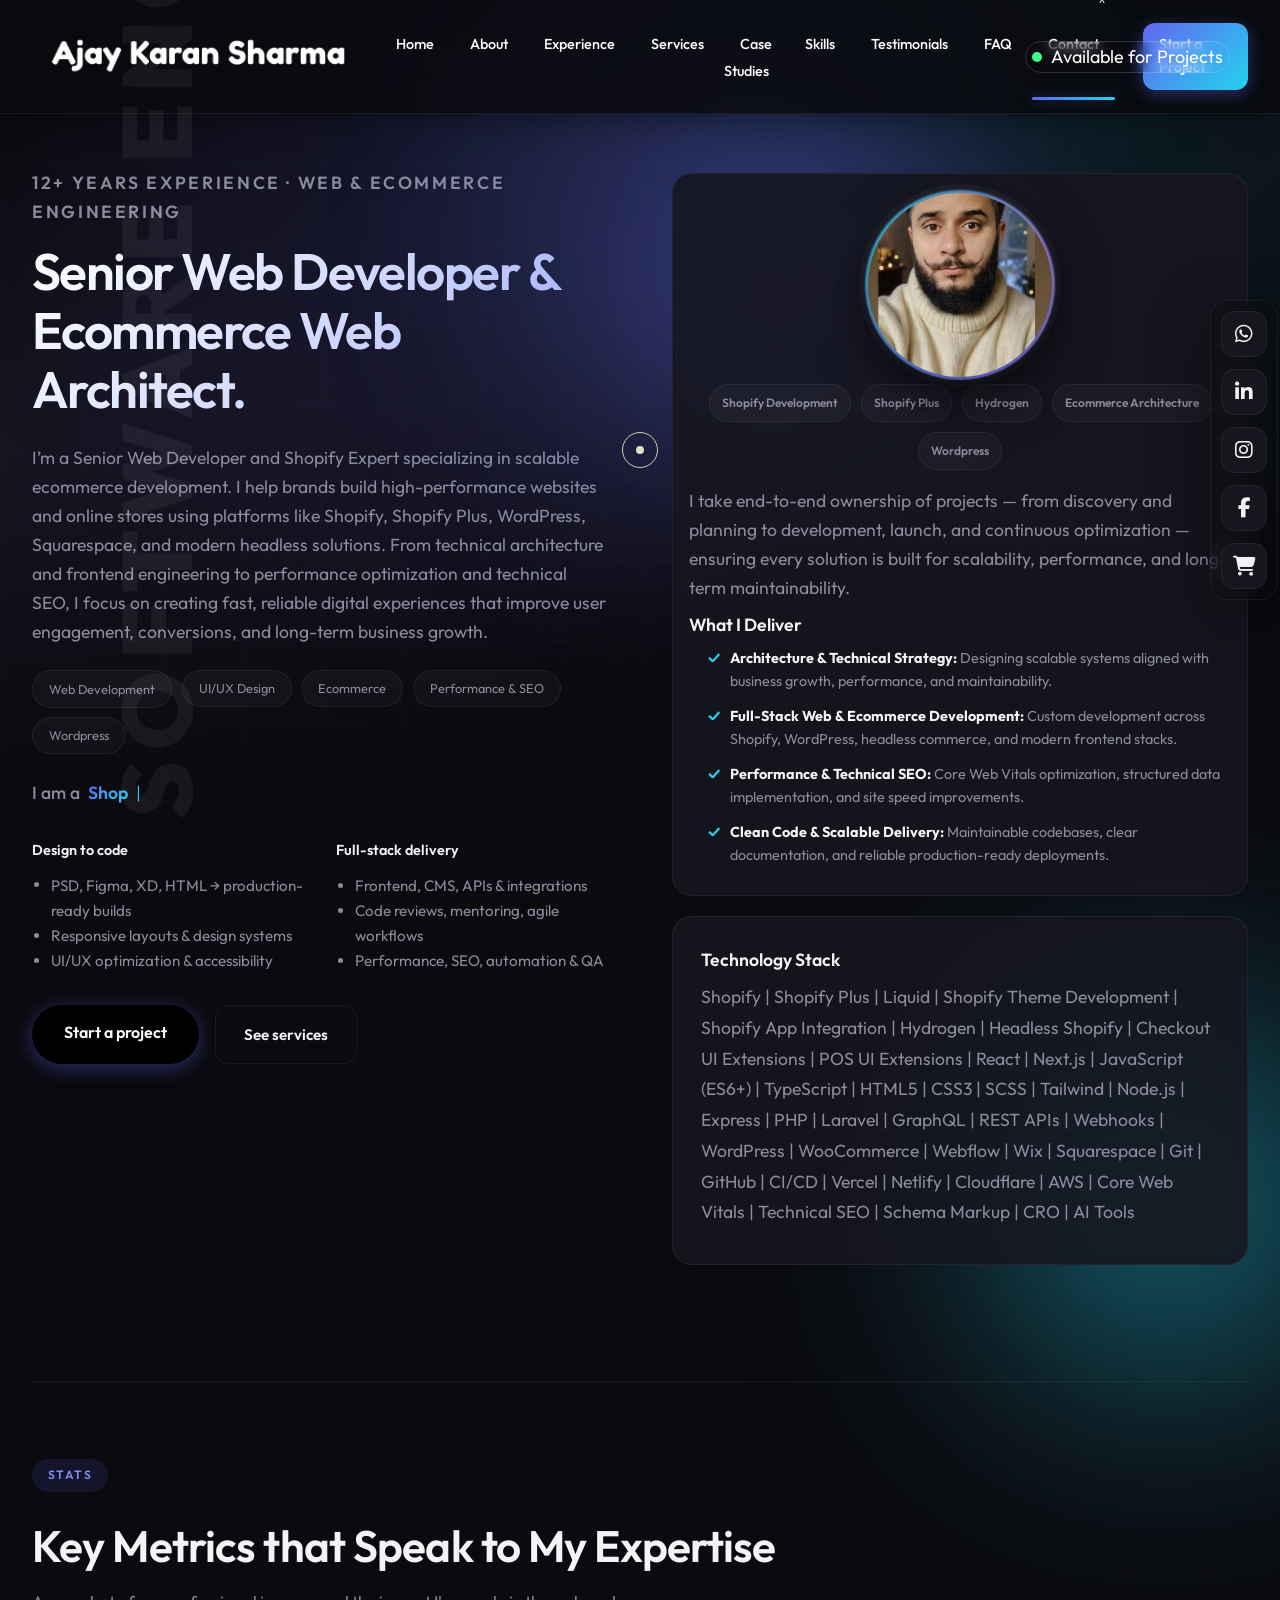
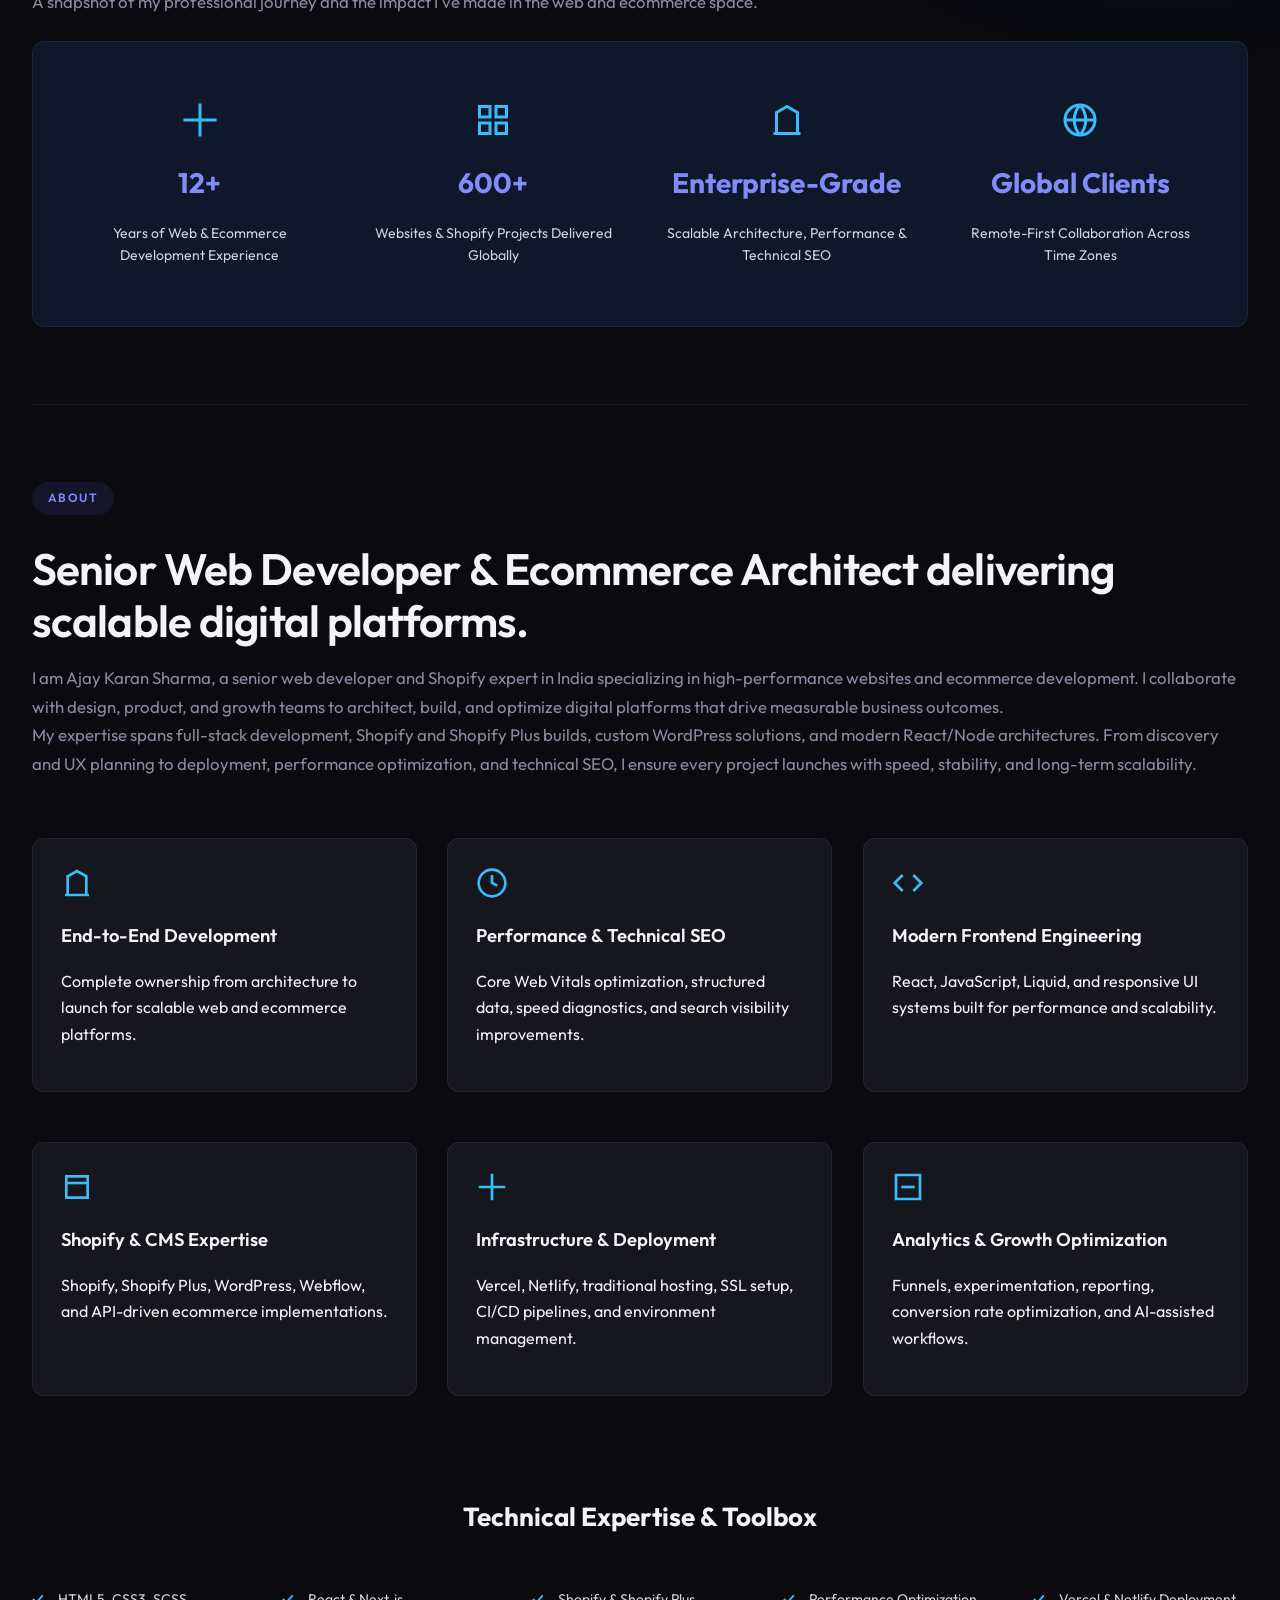
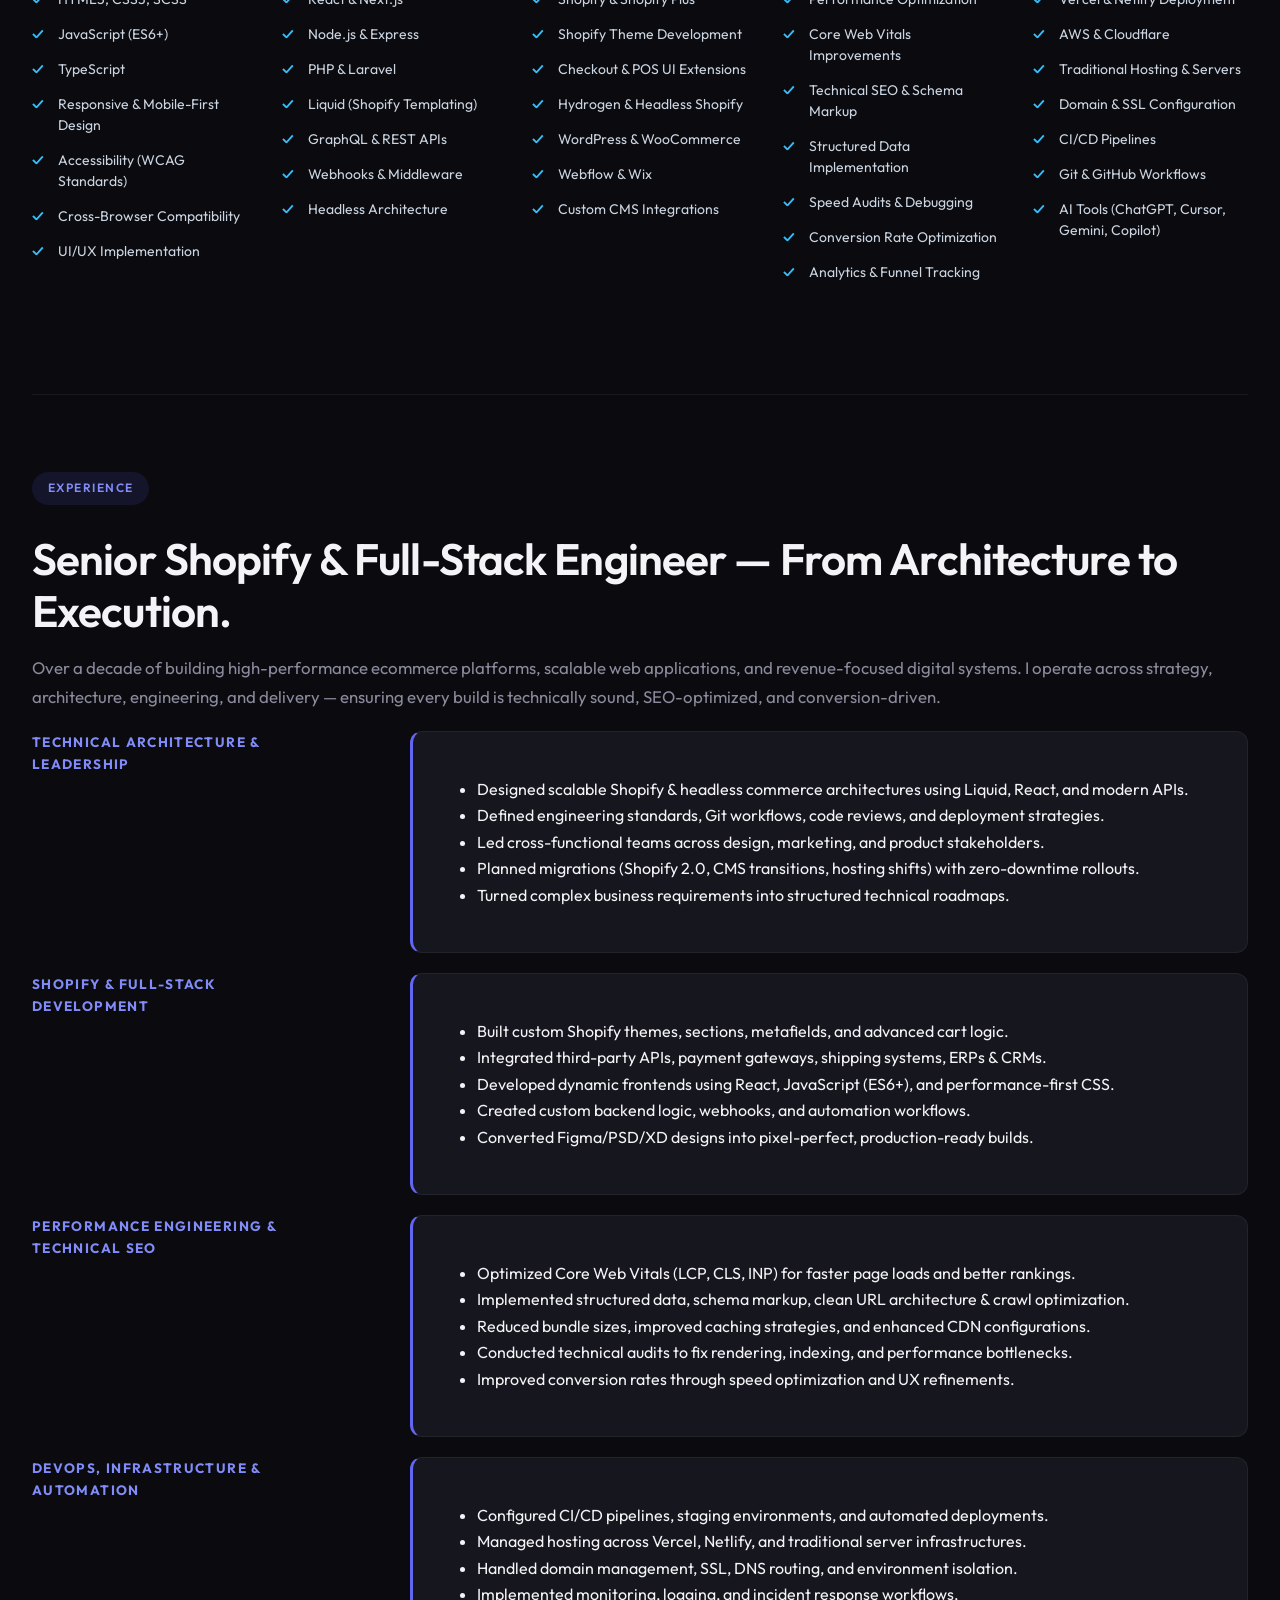
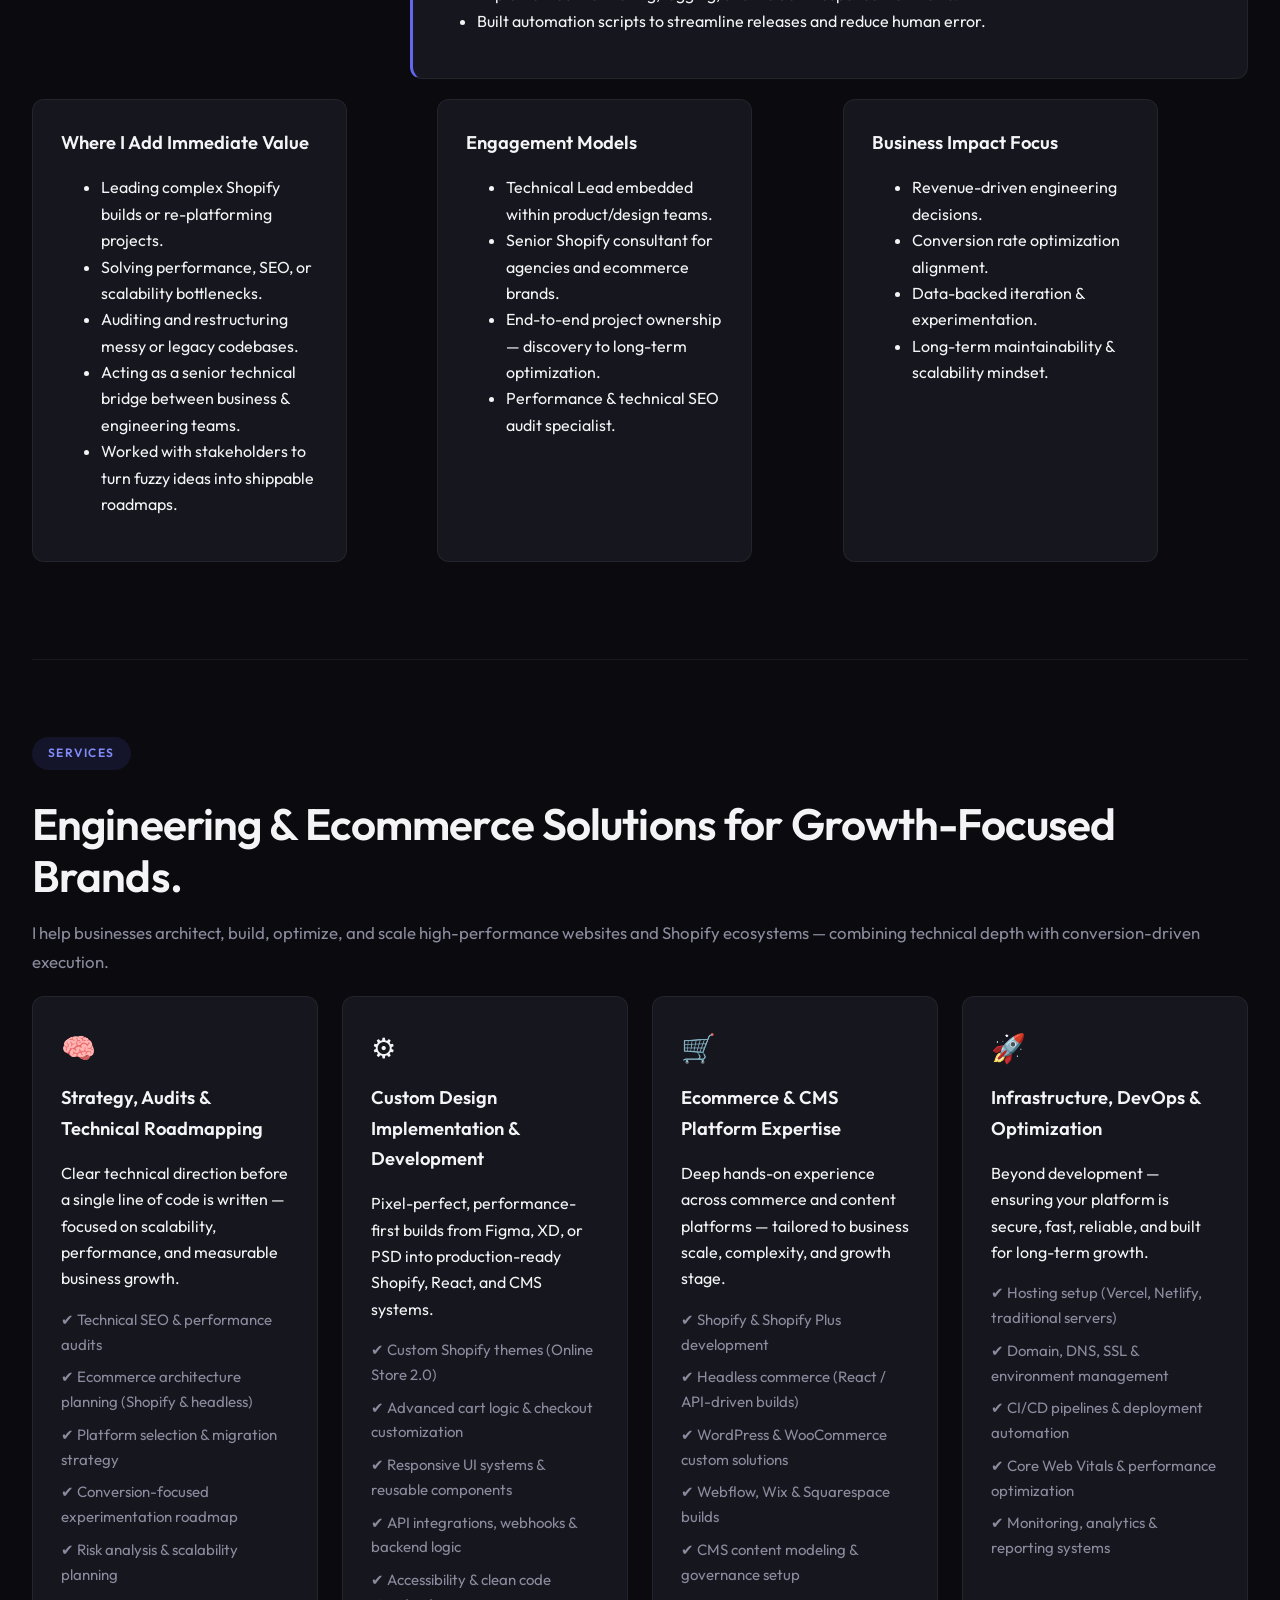
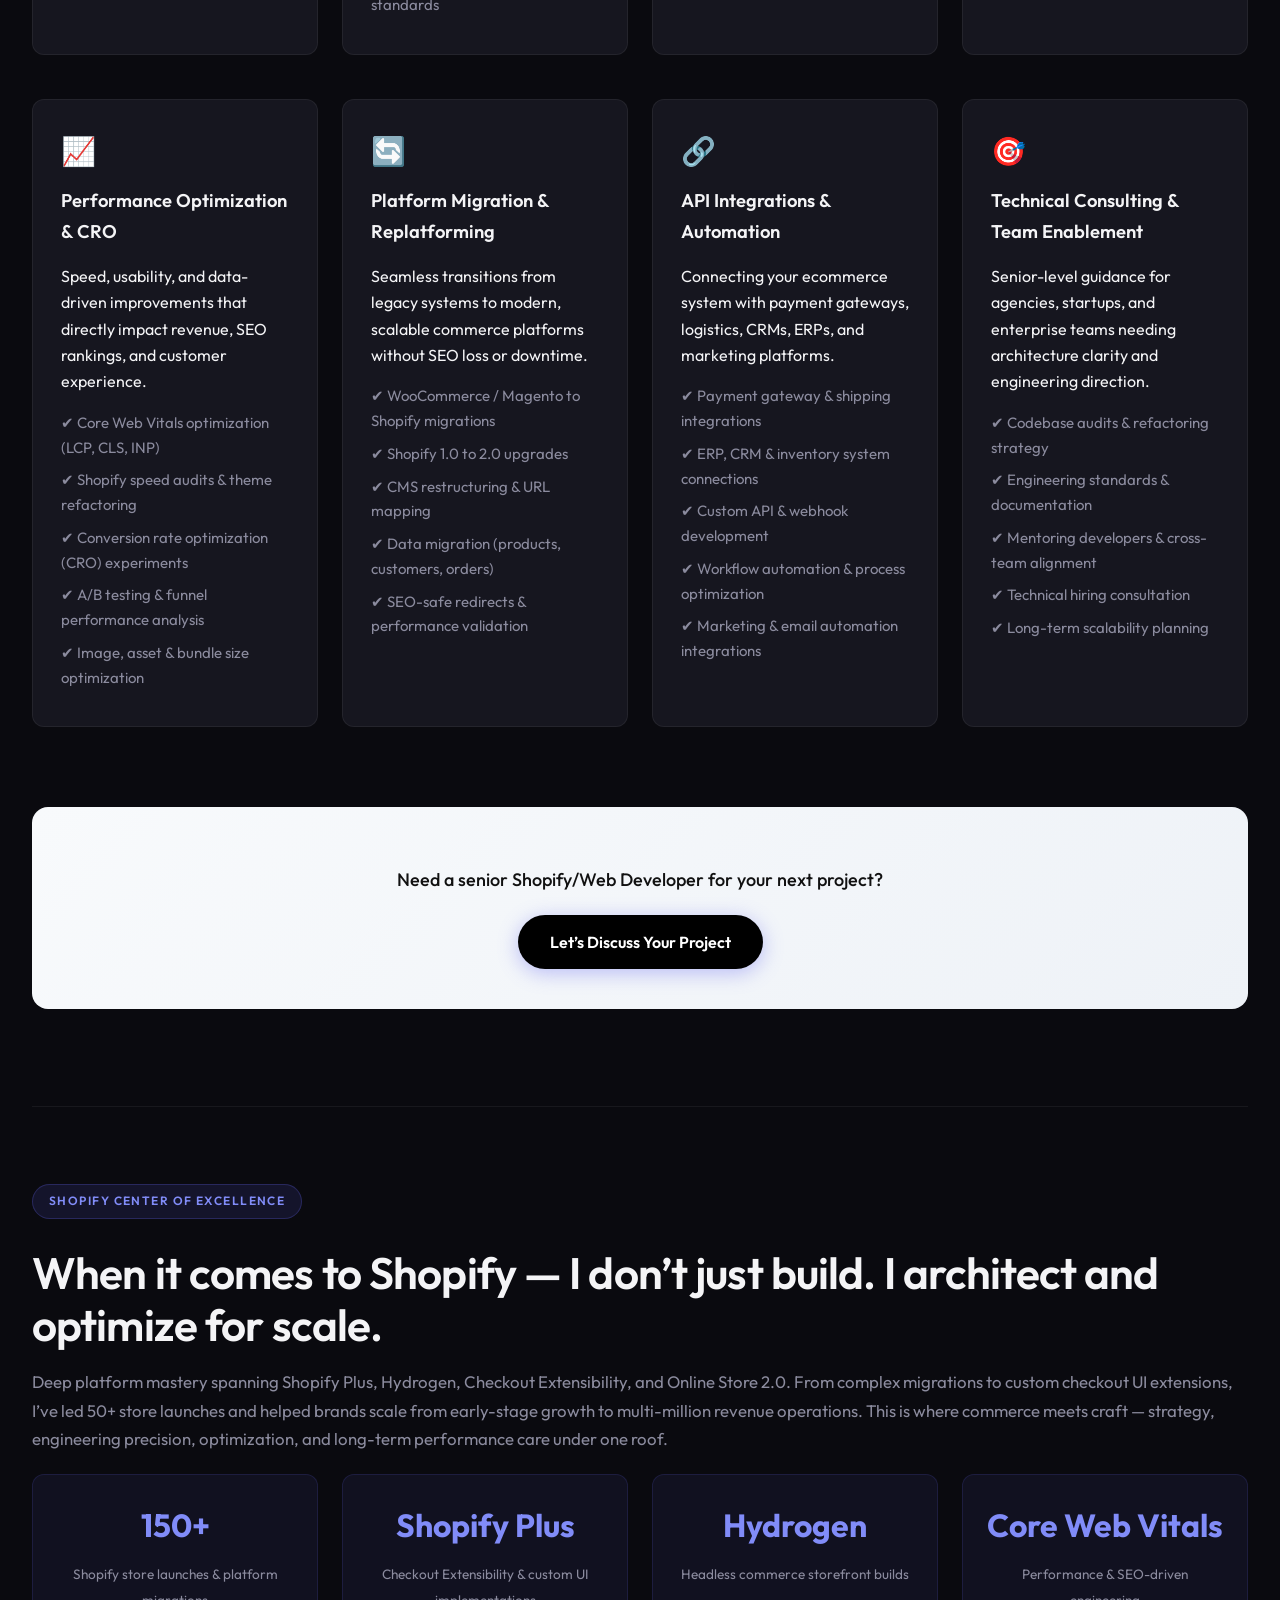
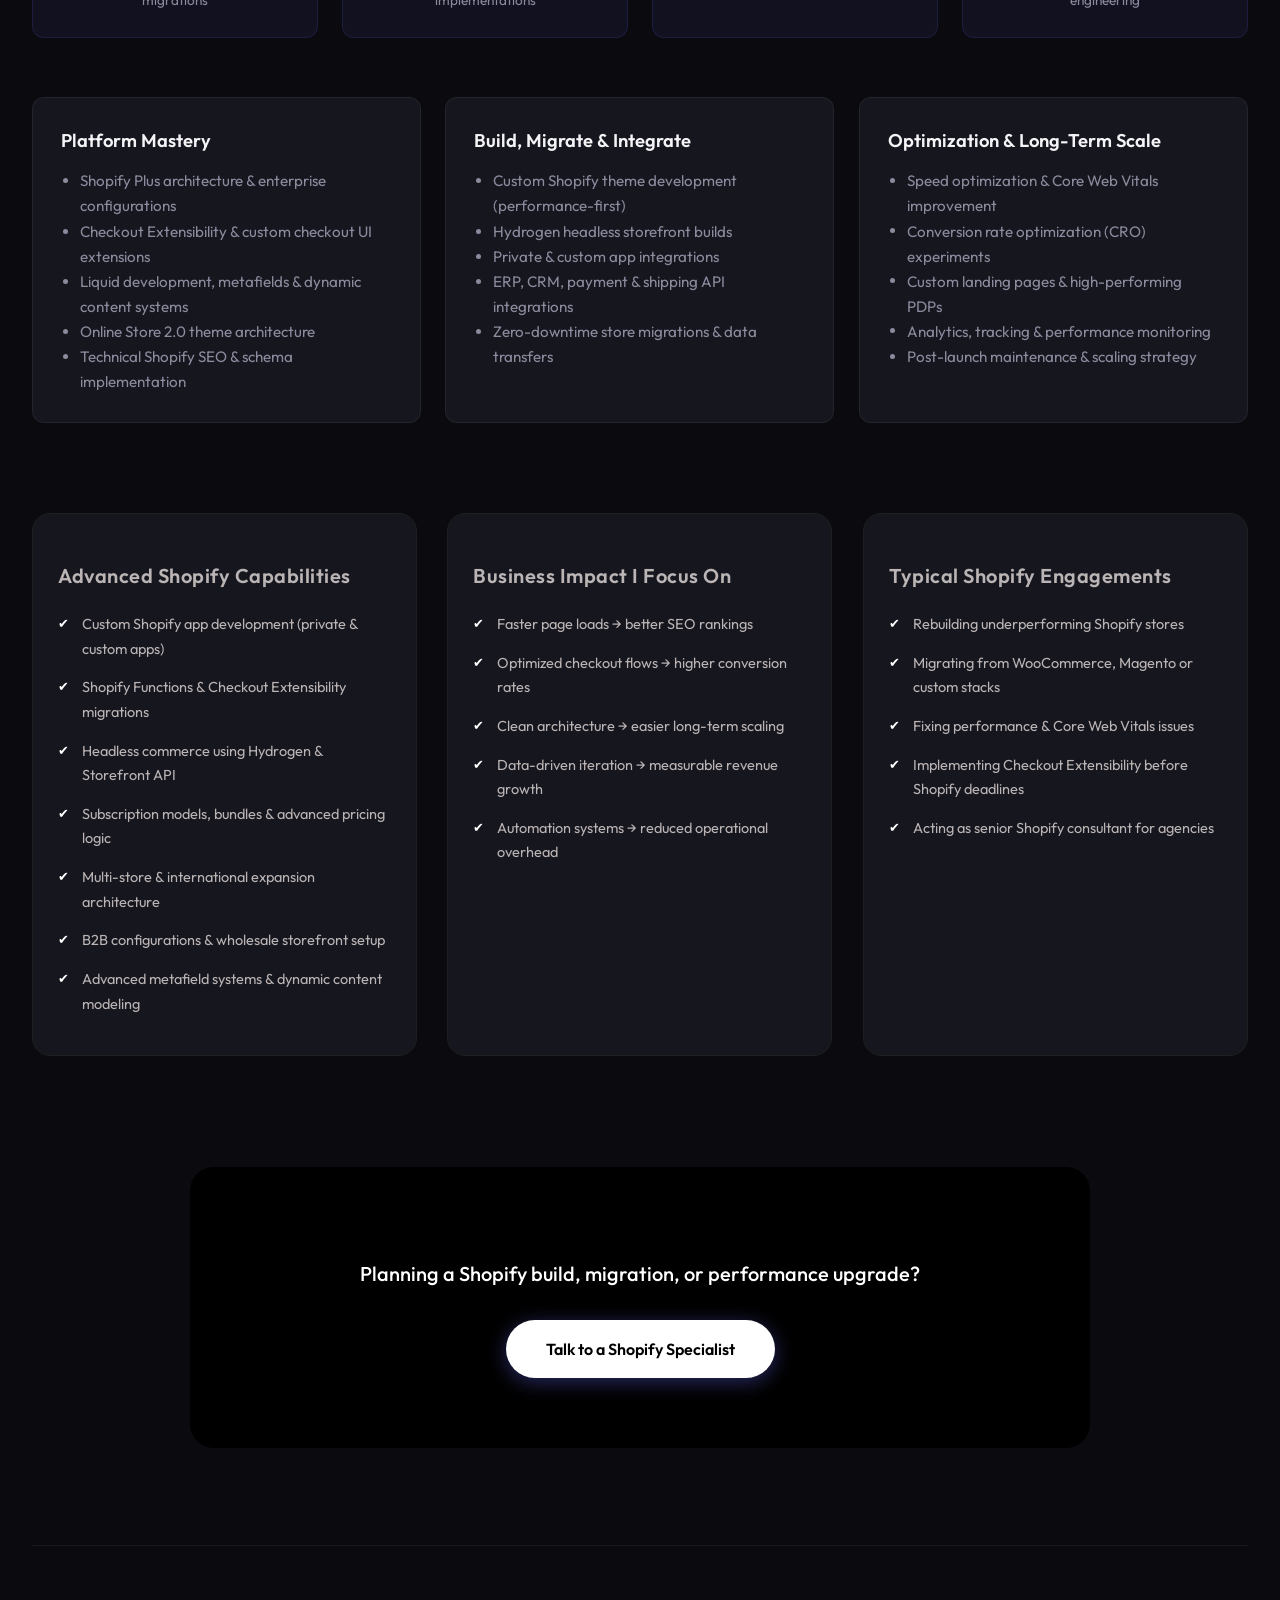
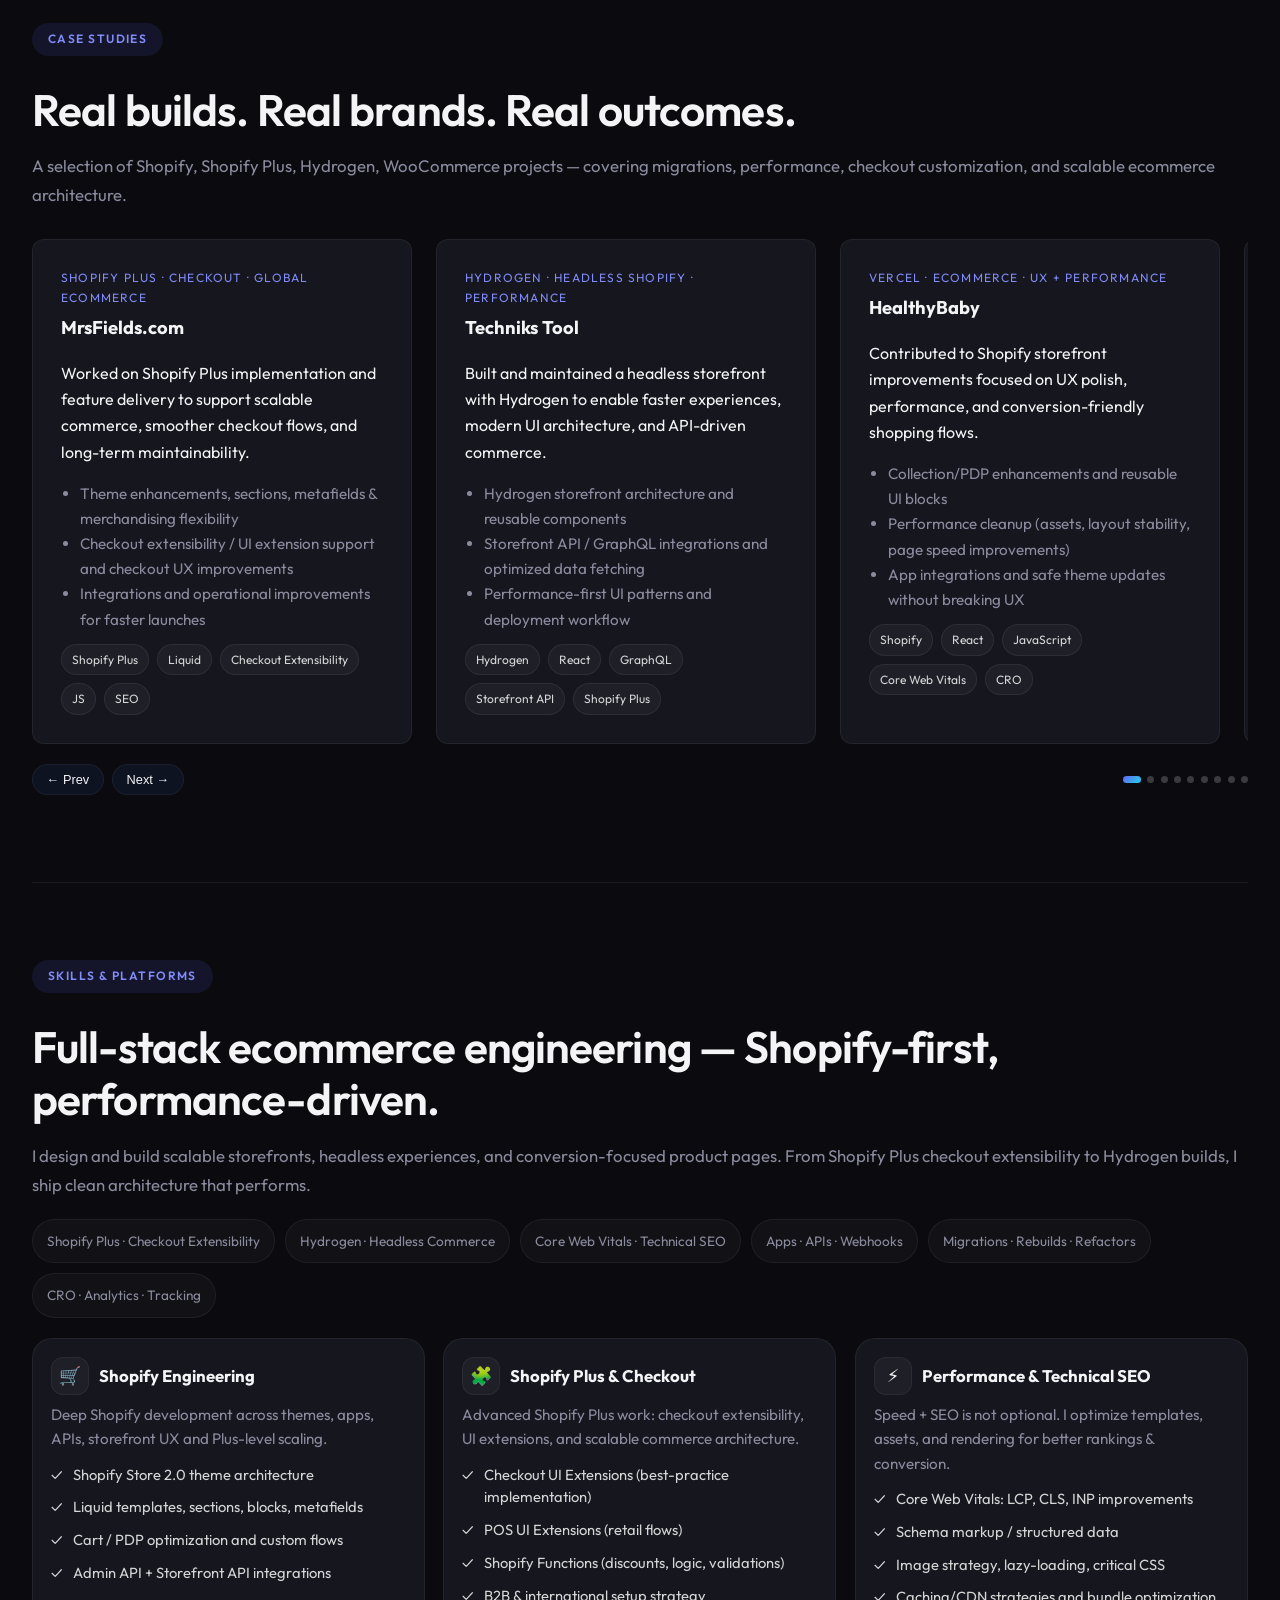
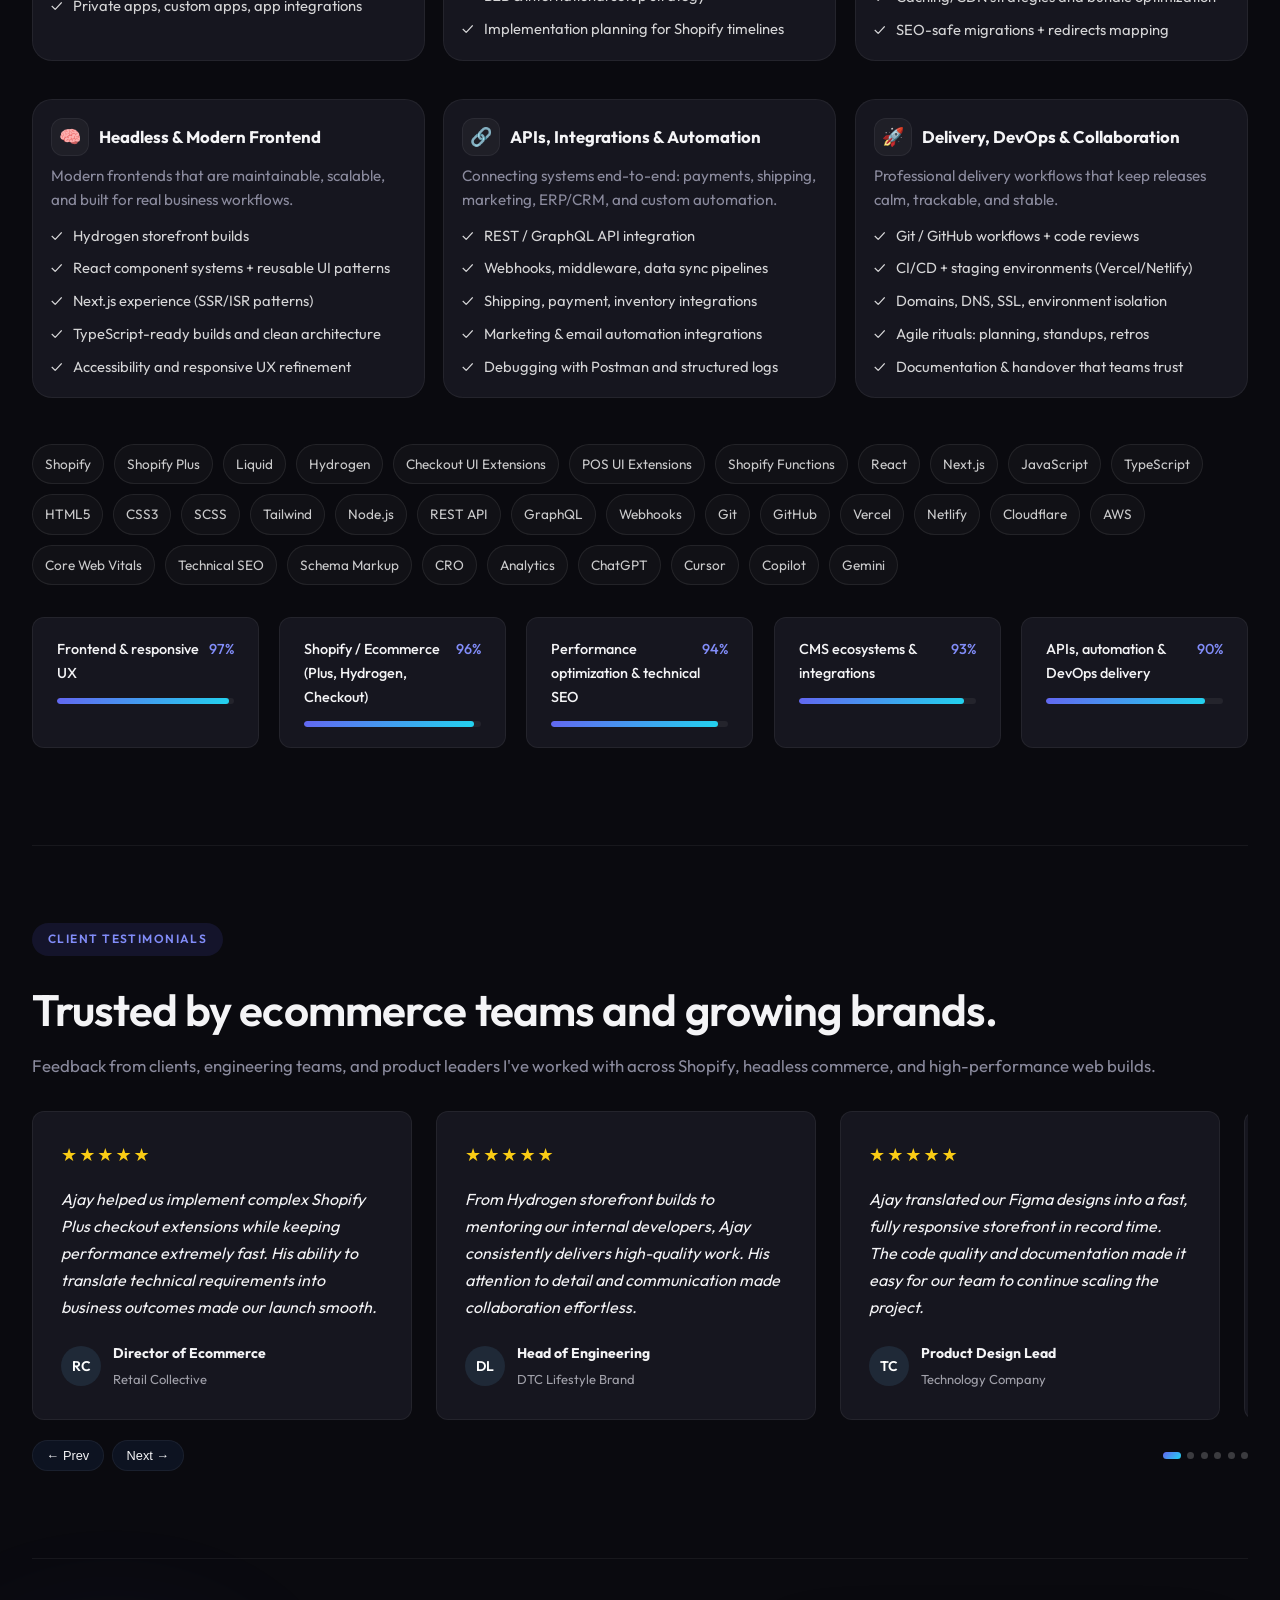
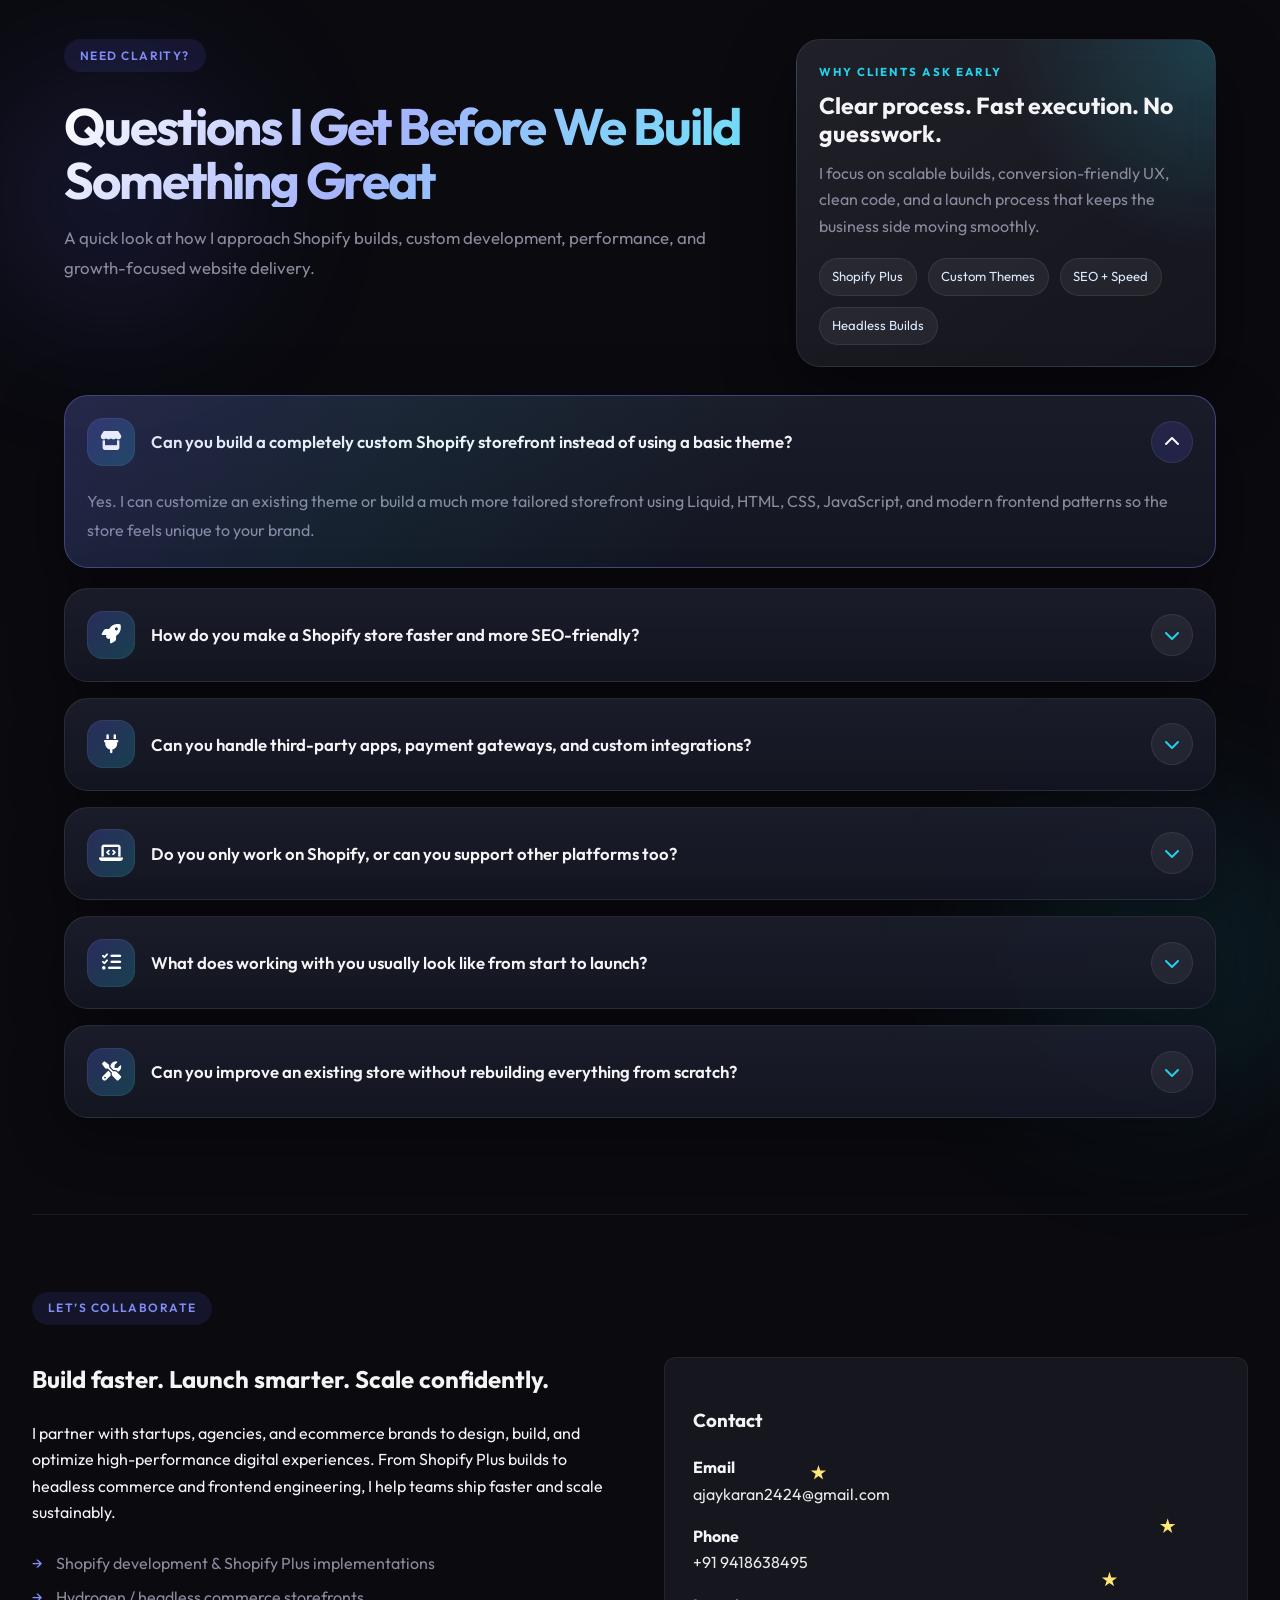
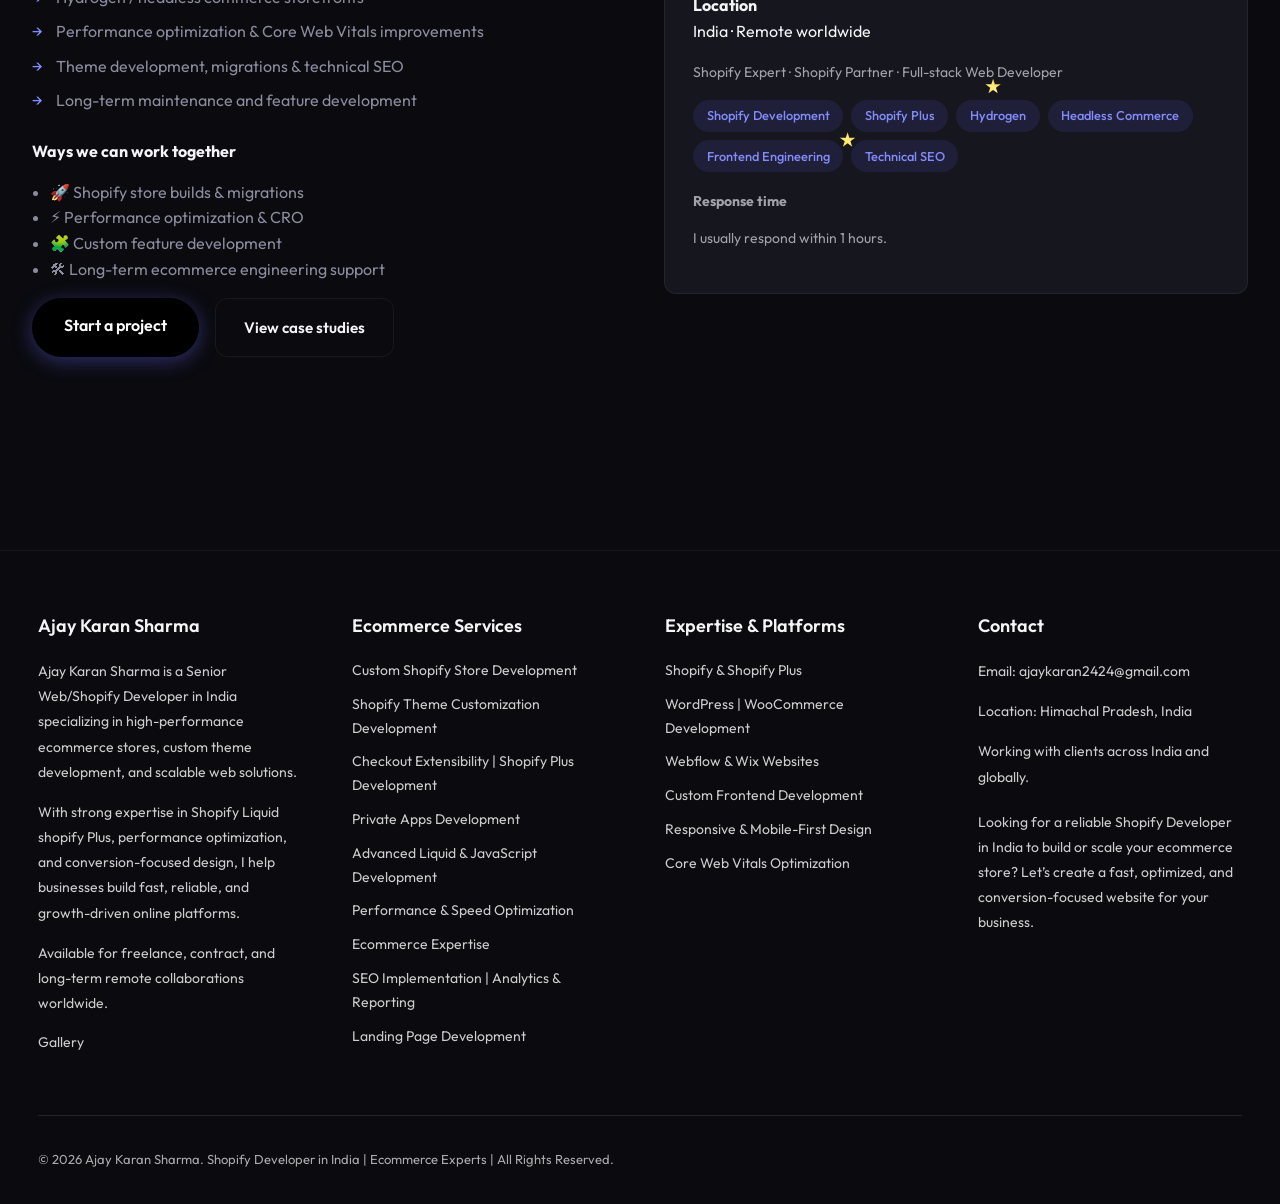
==== commit eb54e6d0: "Css index" ====
--- a/index.html
+++ b/index.html
@@ -27,13 +27,13 @@
     border-radius: 999px;
     background: rgb(255 255 255 / 0%);
     color: #ffffff;
-    font-size: 11px;
+    font-size: 18px;
     line-height: 1;
     backdrop-filter: blur(7px);
     white-space: nowrap;
     position: fixed;
-    right: 58px;
-    bottom: 6px;
+    right: 50px;
+    bottom: 40px;
 }
 
   .availability-dot {
